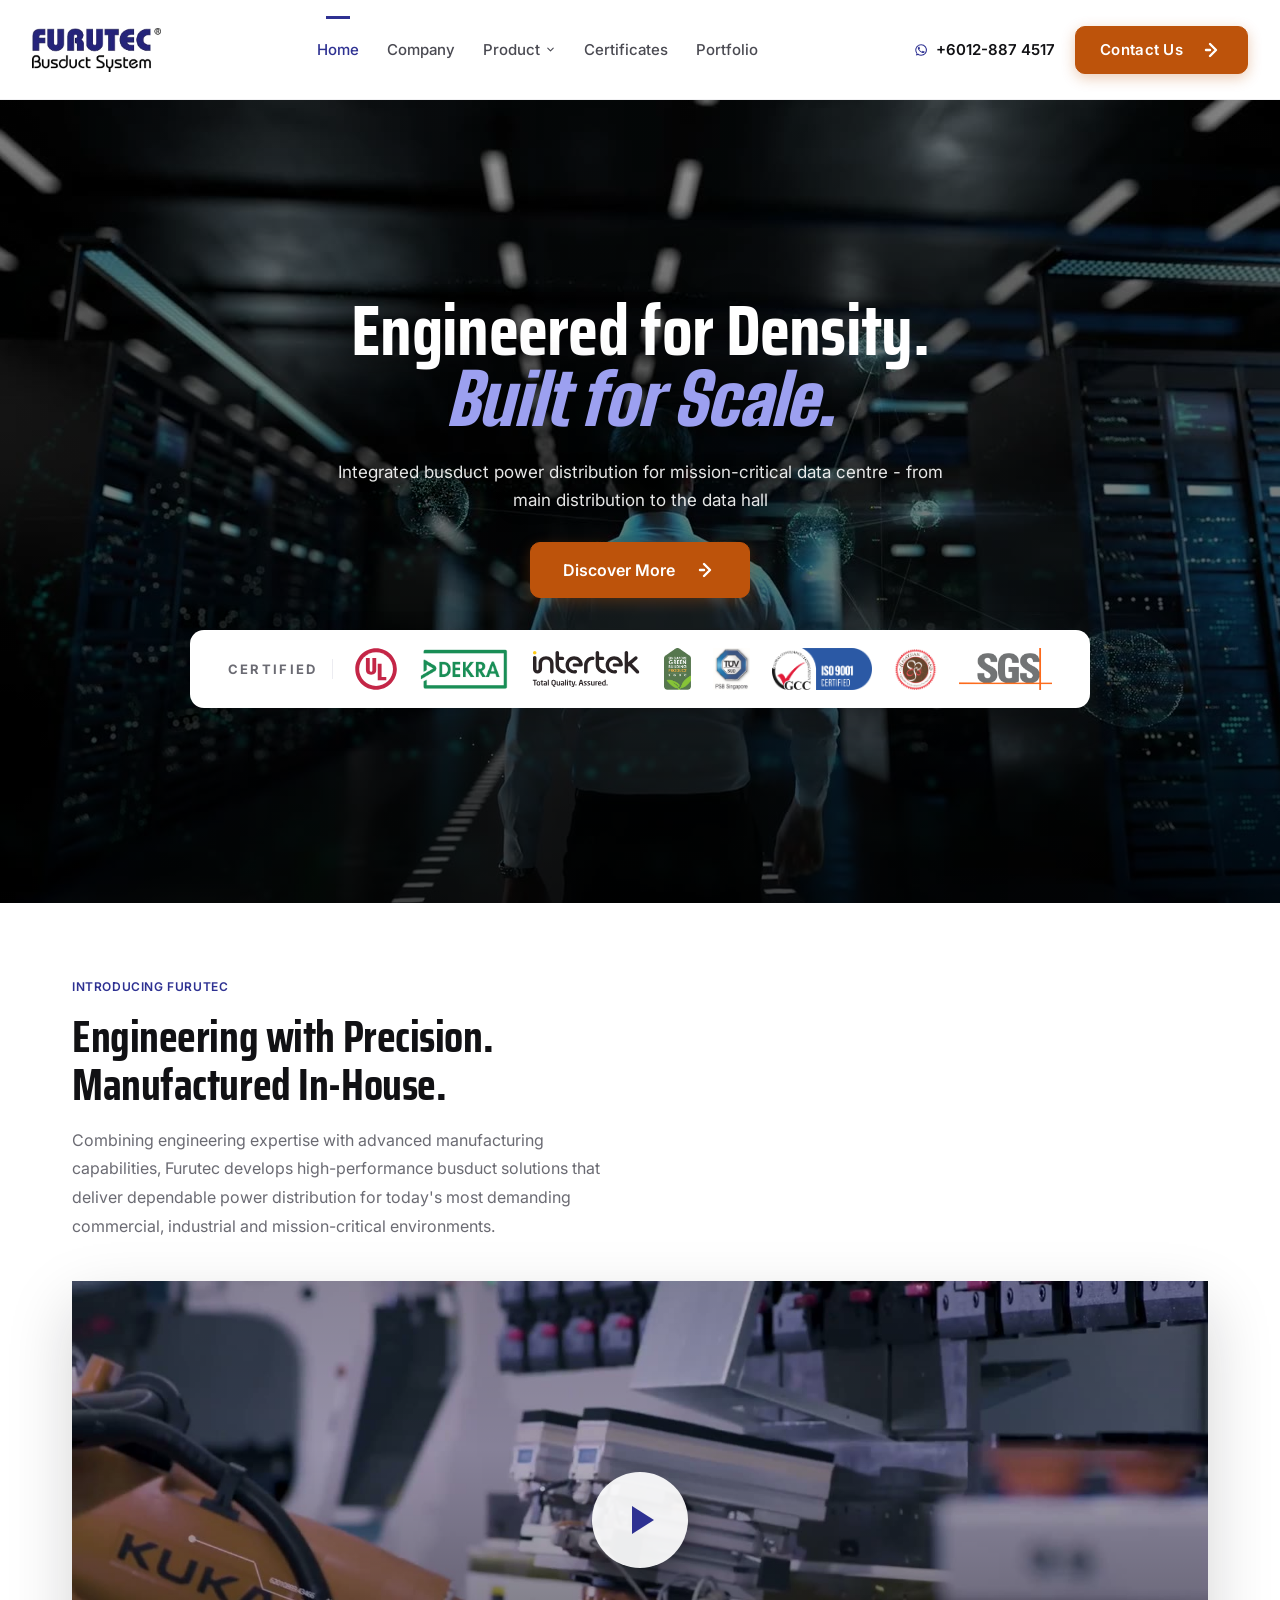
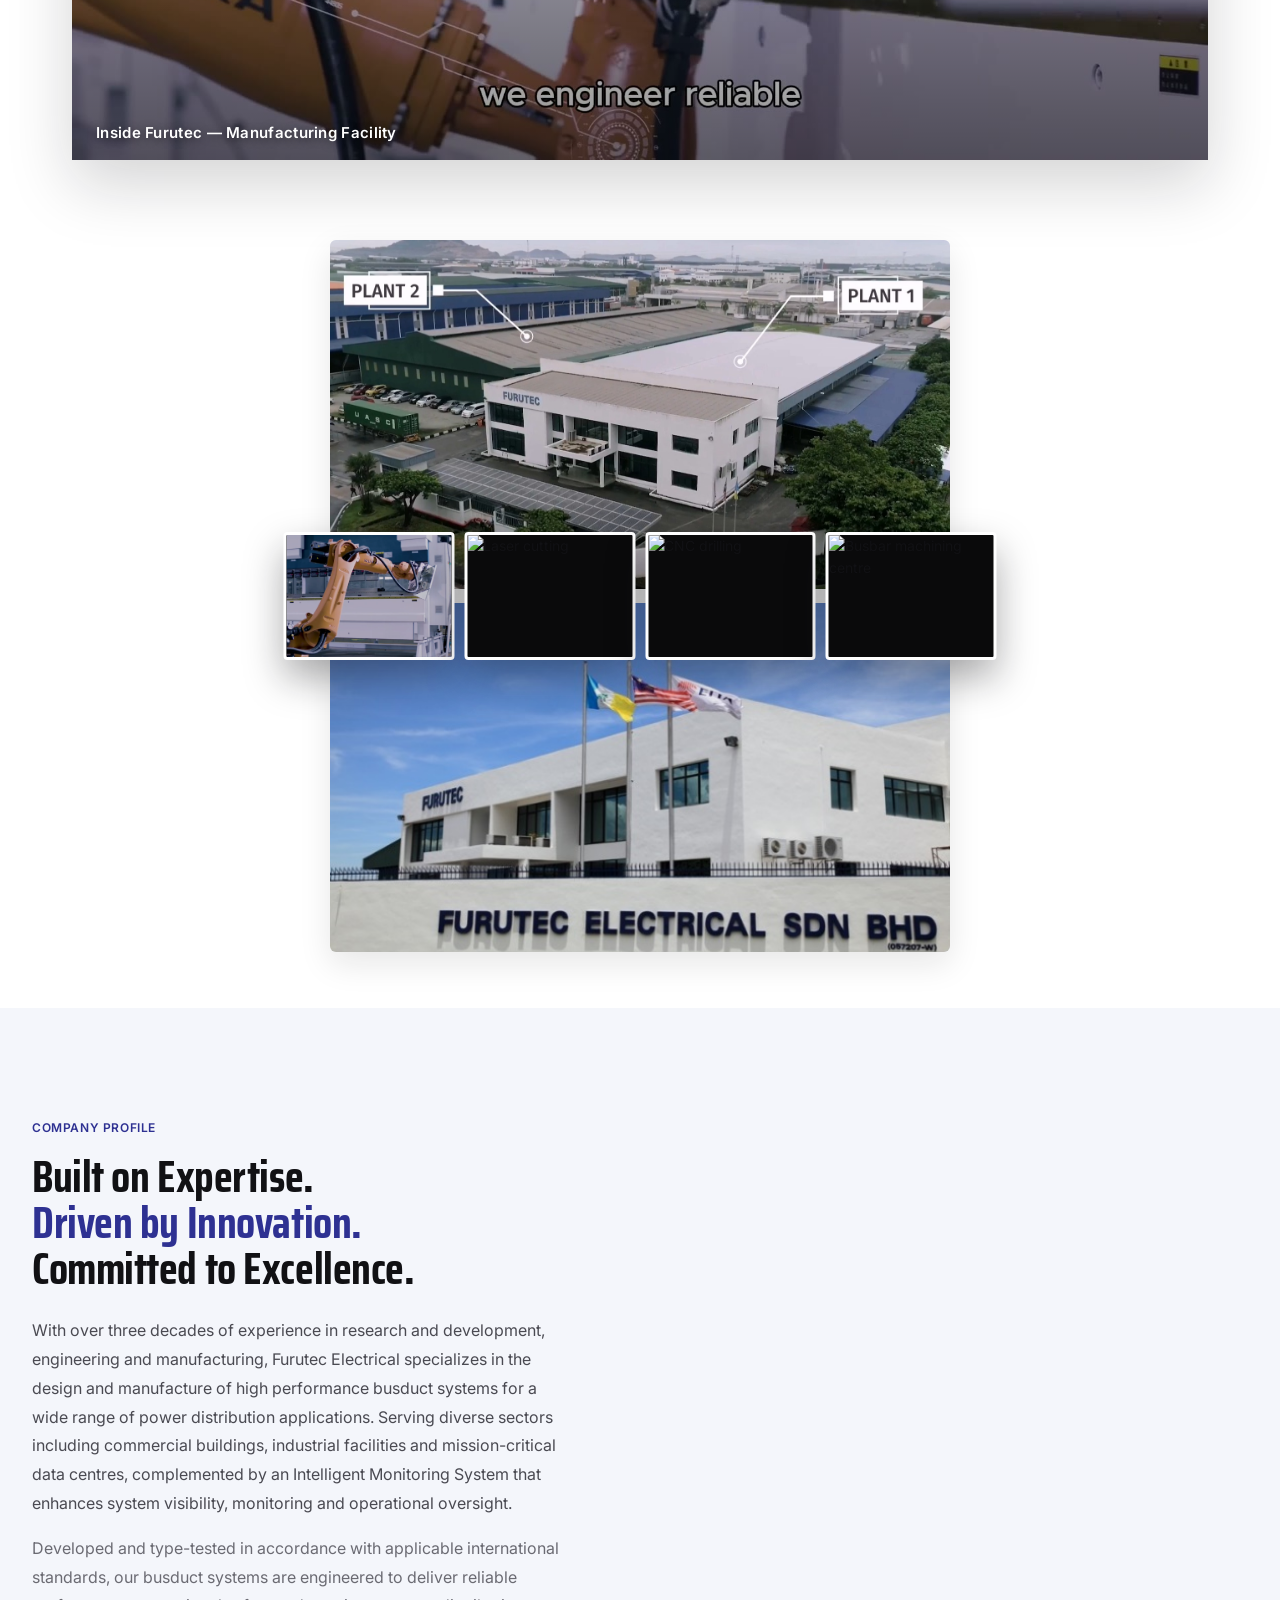
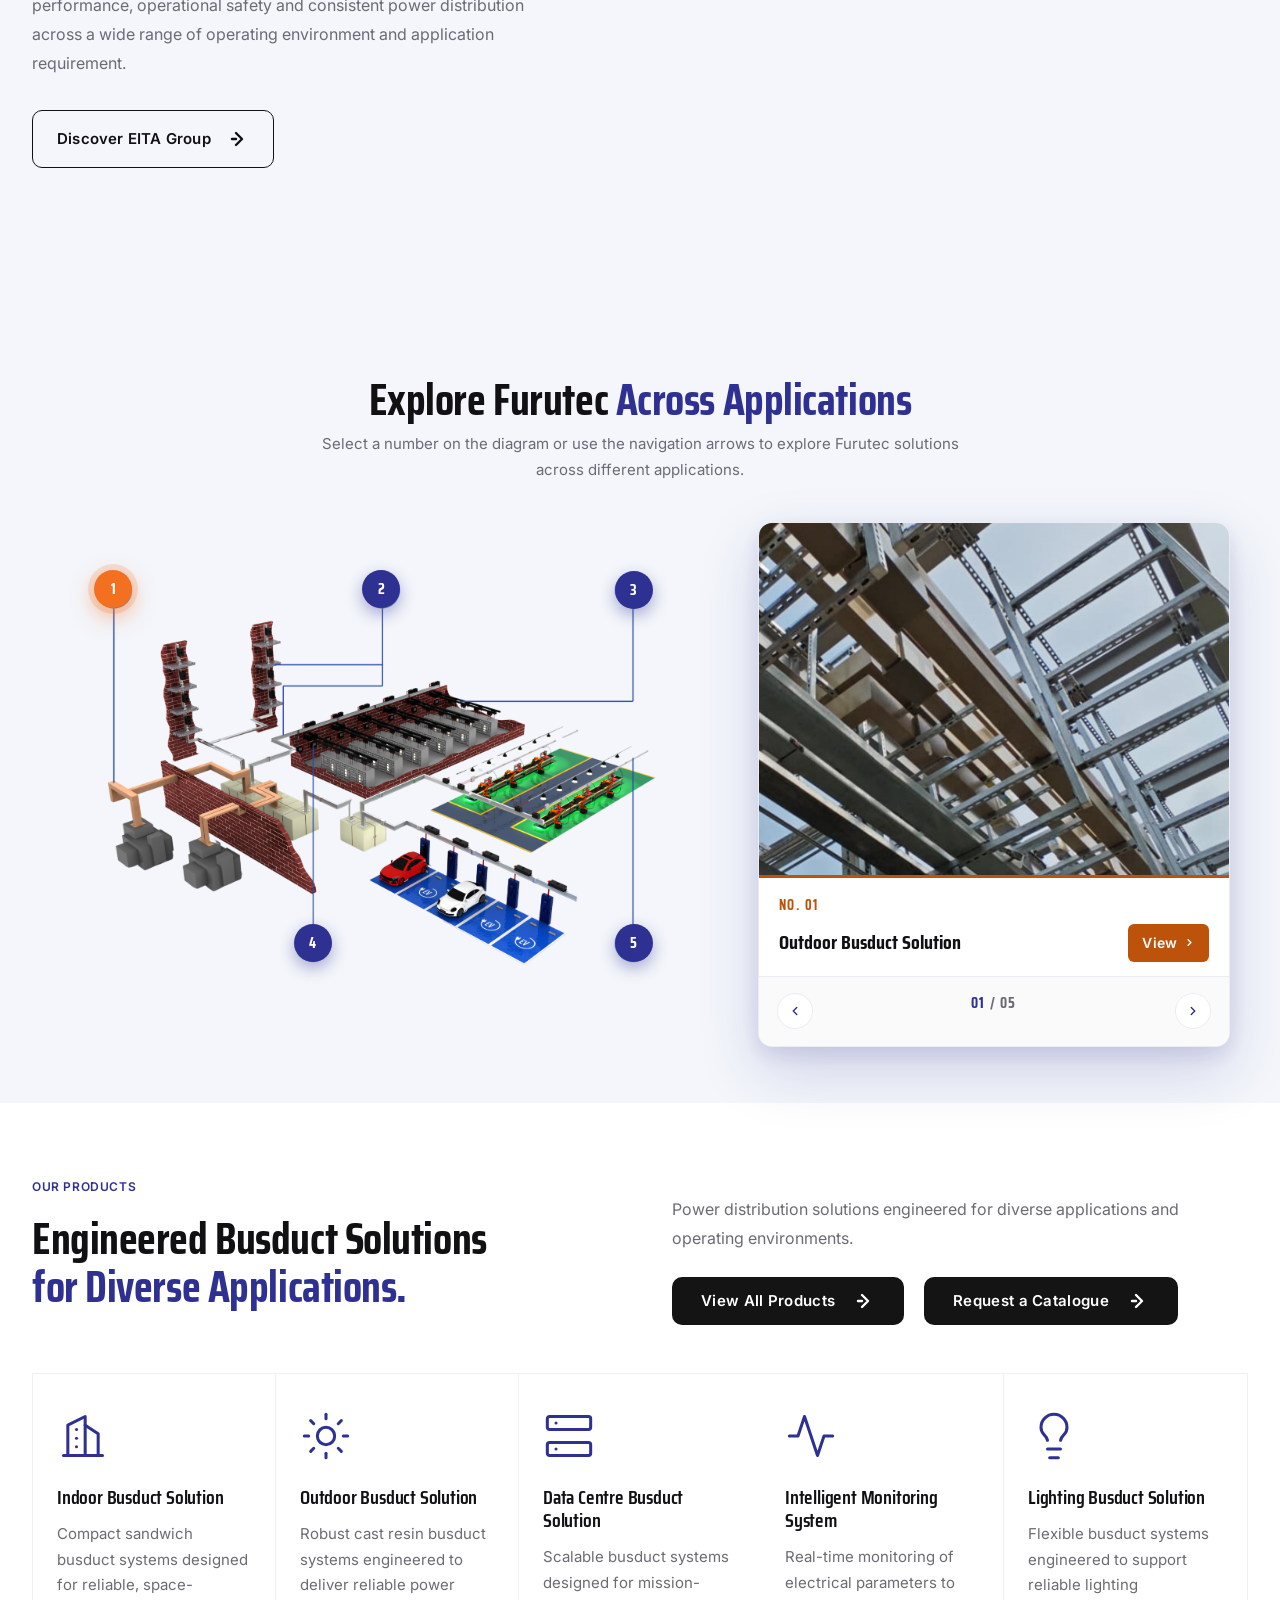
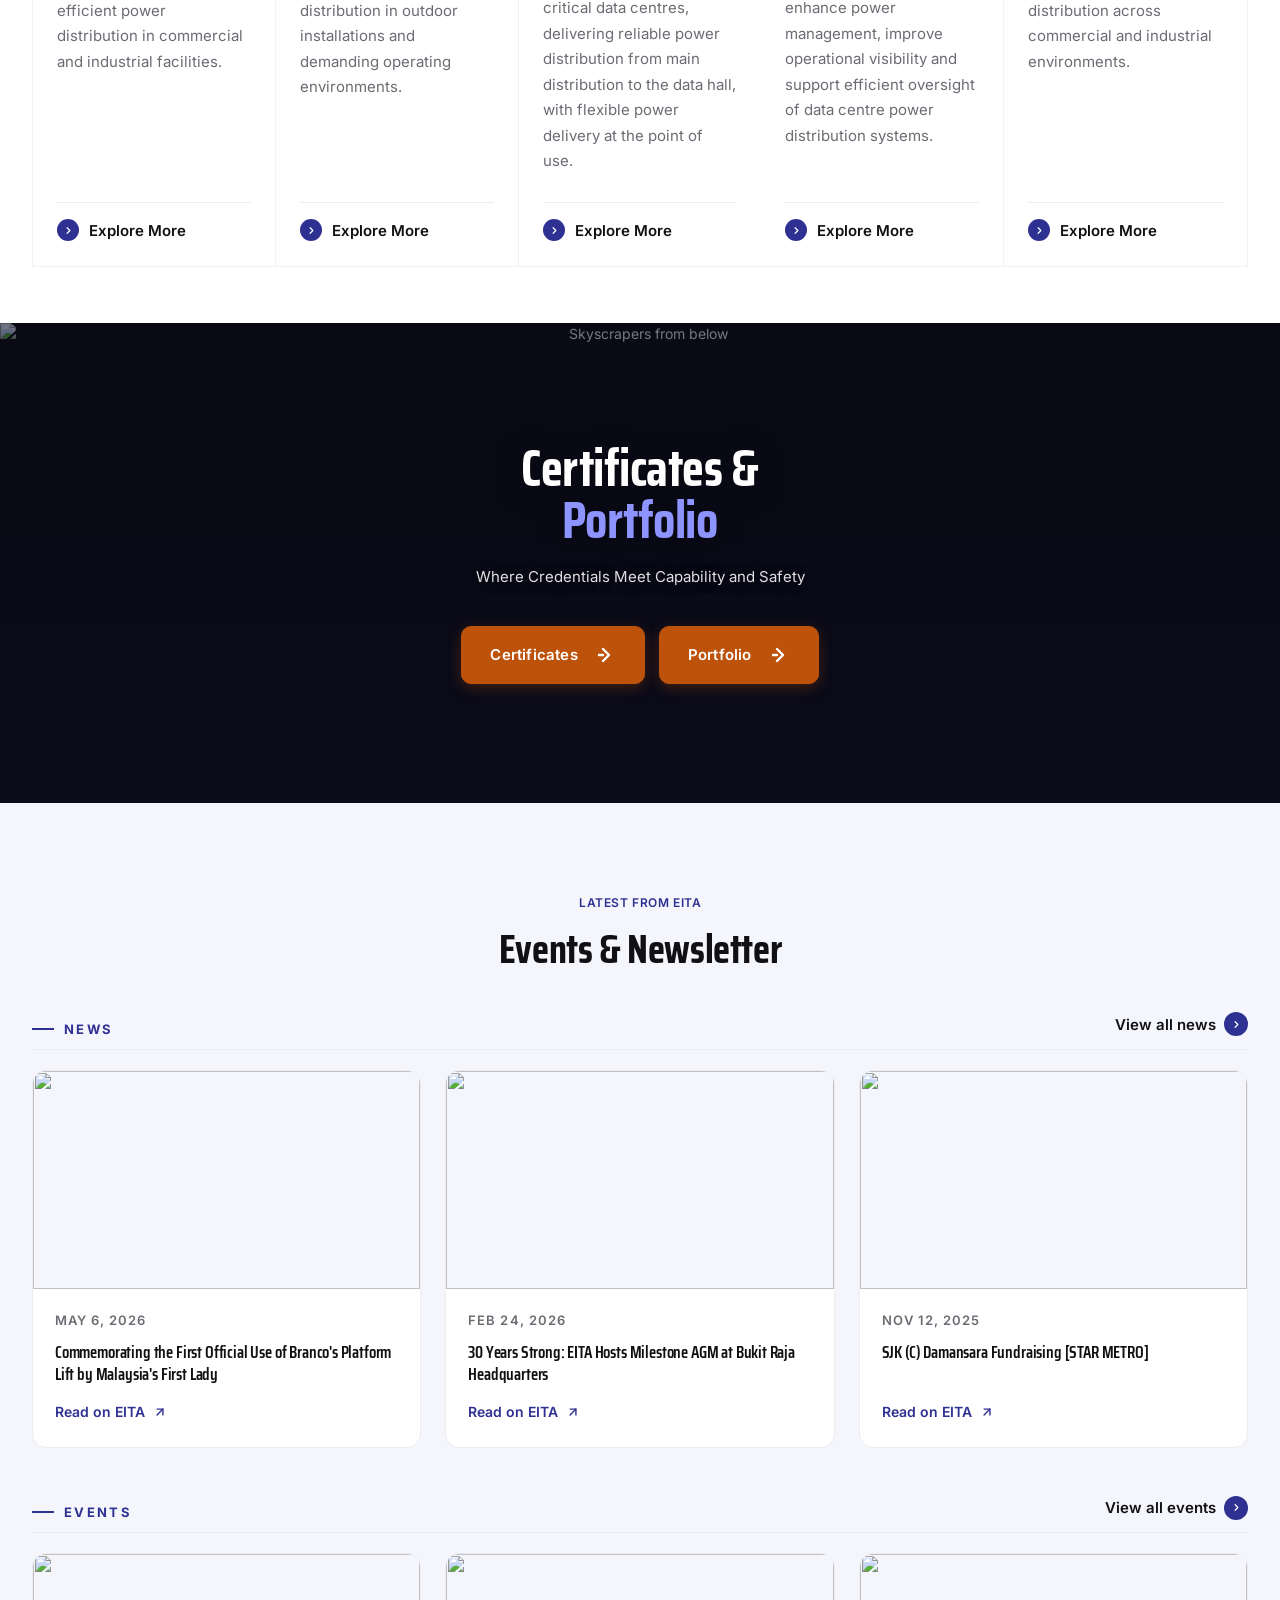
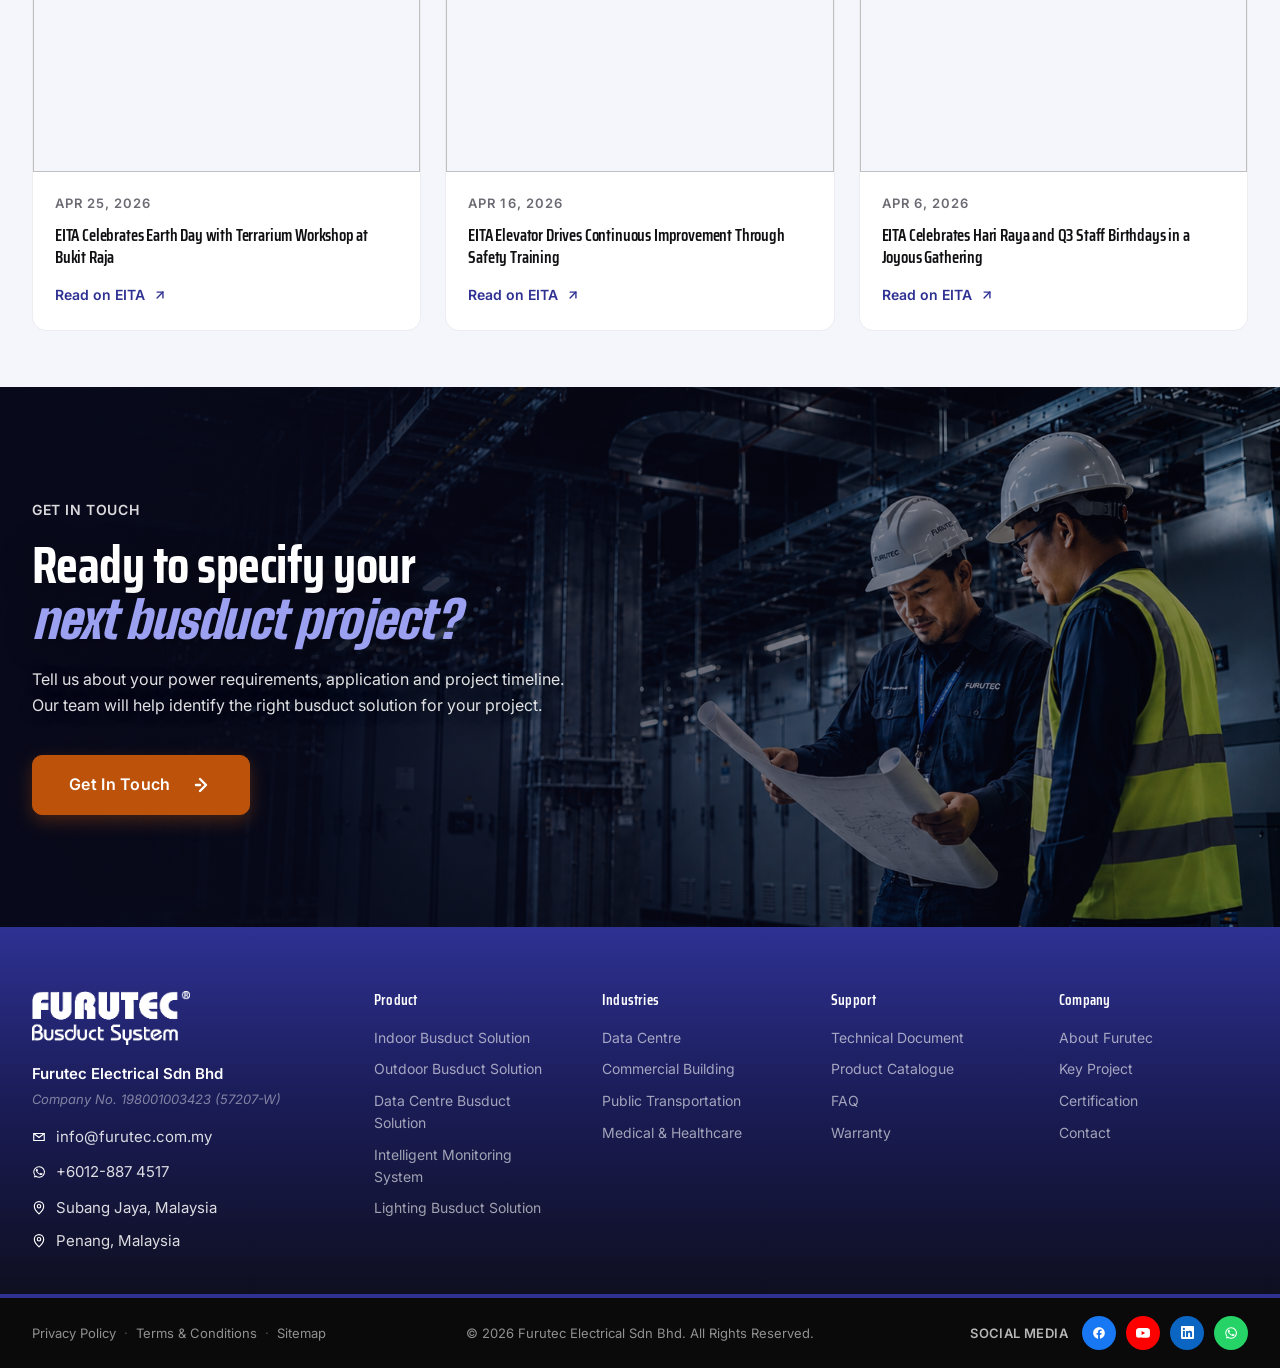
==== index.html @ 88508e35 "Keep a standard distance from the screen edges - Globe "Drag to rotate" hint centred under the globe" ====
<!doctype html>
<html lang="en">
<head>
<meta charset="utf-8"/>
<meta name="viewport" content="width=device-width, initial-scale=1"/>
<!-- The site has no dark theme.  Tell Chrome/Samsung "auto dark" not to
     recolour it — otherwise the white header turns black and logos get
     boxed/dimmed.  The prefers-color-scheme rule further down stays as a
     fallback for browsers that ignore this. -->
<meta name="color-scheme" content="only light"/>
<title>Furutec — Engineered Busduct & Power Distribution</title>

<link rel="preconnect" href="https://fonts.googleapis.com"/>
<link rel="preconnect" href="https://fonts.gstatic.com" crossorigin/>
<link href="https://fonts.googleapis.com/css2?family=Saira+Condensed:wght@400;500;600;700;800&family=Inter:wght@400;500;600;700&family=Big+Shoulders+Display:wght@700;800;900&display=swap" rel="stylesheet"/>

<style id="furutec-tokens">
/* ============================================================
   Furutec — Industrial Design Tokens
   Modelled after the "Validus" industrial site template
   (bold condensed type + orange/black/white).
   Content: Furutec busduct systems (busduct, data centre, smart monitoring).
   ============================================================ */

:root {
  /* ---------- BRAND COLORS ---------- */
  --orange-700: #1F2270;   /* pressed */
  --orange-600: #262986;   /* hover */
  --orange-500: #2E3192;   /* primary */
  --orange-400: #4248B5;   /* light hover */
  --orange-100: #DCDEF2;   /* tinted bg */
  --orange-50:  #EEEFF8;

  --ink-950: #0A0A0B;      /* full black panels */
  --ink-900: #111114;      /* dark section bg, primary text */
  --ink-800: #1A1A1F;
  --ink-700: #2A2A30;
  --ink-600: #4A4A52;
  --ink-500: #6B6B73;      /* secondary body */
  --ink-400: #9A9AA2;      /* muted */
  --ink-300: #C8C8CE;      /* disabled, dividers on dark */
  --line-200: #E6E6EA;
  --line-100: #F1F1F3;
  --bg-100:  #F6F6F8;
  --bg-50:   #FAFAFB;
  --white:   #FFFFFF;

  /* ---------- SEMANTIC ---------- */
  --fg:         var(--ink-900);
  --fg-muted:   var(--ink-500);
  --fg-subtle:  var(--ink-400);
  --fg-inverse: var(--white);
  --bg:         var(--white);
  --bg-dark:    var(--ink-900);
  --bg-orange:  var(--orange-500);
  --border:     var(--line-200);
  --primary:    var(--orange-500);
  --primary-hover: var(--orange-400);

  /* ---------- TYPE FAMILIES ---------- */
  /* Display: condensed/squarish industrial — Saira Condensed is the
     closest Google Font to the reference (Barlow Condensed is the fallback).
     Body: Inter — geometric neutral sans. */
  --font-display: "Saira Condensed", "Barlow Condensed", "Oswald",
                  "Arial Narrow", Impact, sans-serif;
  --font-sans:    "Inter", "Helvetica Neue", Helvetica, Arial, sans-serif;
  --font-num:     "Saira Condensed", "Barlow Condensed", sans-serif;
  --font-mono:    "JetBrains Mono", "SF Mono", Menlo, Consolas, monospace;

  /* ---------- TYPE SCALE ---------- */
  --fs-xs:   11px;
  --fs-sm:   12px;
  --fs-base: 14px;    /* body baseline */
  --fs-md:   16px;
  --fs-lg:   18px;
  --fs-xl:   22px;
  --fs-2xl:  28px;
  --fs-3xl:  36px;
  --fs-4xl:  48px;
  --fs-5xl:  64px;
  --fs-hero: 84px;    /* hero h1 — reference is ~90px at design width */
  --fs-mega: 120px;   /* date numerals on blog cards */

  --lh-tight:  1.05;
  --lh-snug:   1.2;
  --lh-normal: 1.55;
  --lh-loose:  1.7;

  --fw-regular: 400;
  --fw-medium:  500;
  --fw-semibold:600;
  --fw-bold:    700;
  --fw-heavy:   800;

  --ls-tight:  -0.01em;
  --ls-wide:   0.05em;
  --ls-mega:   0.1em;

  /* ---------- SPACING (4px base) ---------- */
  --s-1: 4px;
  --s-2: 8px;
  --s-3: 12px;
  --s-4: 16px;
  --s-5: 20px;
  --s-6: 24px;
  --s-8: 32px;
  --s-10: 40px;
  --s-12: 48px;
  --s-16: 64px;
  --s-20: 80px;
  --s-24: 96px;
  --s-32: 128px;

  /* ---------- RADII ---------- */
  /* Reference is SQUARE — almost no radii. Circular icons + pills only. */
  --r-none: 0;
  --r-xs:   2px;
  --r-sm:   4px;
  --r-md:   8px;
  --r-pill: 999px;

  /* ---------- SHADOWS ---------- */
  --shadow-sm:  0 1px 2px rgba(17,17,20,.04);
  --shadow-md:  0 6px 20px rgba(17,17,20,.08);
  --shadow-lg:  0 16px 40px rgba(17,17,20,.12);
  --shadow-card:0 8px 24px rgba(17,17,20,.06);

  /* ---------- LAYOUT ---------- */
  --container:  1200px;
  --container-wide: 1320px;
  --gutter:     24px;
  --section-y:  96px;

  /* ---------- MOTION ---------- */
  --ease-std:   cubic-bezier(.4, 0, .2, 1);
  --ease-out:   cubic-bezier(.22, 1, .36, 1);
  --dur-fast:   150ms;
  --dur-med:    250ms;
  --dur-slow:   400ms;
}

/* ============================================================
   BASE
   ============================================================ */
*, *::before, *::after { box-sizing: border-box; }

html {
  scroll-behavior: auto;
}
html, body {
  margin: 0; padding: 0;
  font-family: var(--font-sans);
  font-size: var(--fs-base);
  line-height: var(--lh-normal);
  color: var(--fg);
  background: var(--bg);
  -webkit-font-smoothing: antialiased;
  -moz-osx-font-smoothing: grayscale;
}

img, svg { display: block; max-width: 100%; }

a { color: inherit; text-decoration: none; }
a:hover { color: var(--orange-500); }

button { font-family: inherit; cursor: pointer; }

/* ============================================================
   TYPE CLASSES
   ============================================================ */

/* Display — condensed industrial headlines.
   Matches ref: very tight leading, slight letter-spacing, 600-700 weight. */
.display, h1, h2, h3, h4 {
  font-family: var(--font-display);
  font-weight: var(--fw-semibold);
  line-height: var(--lh-tight);
  letter-spacing: var(--ls-tight);
  color: var(--fg);
  margin: 0 0 var(--s-4);
}

h1, .h1 { font-size: var(--fs-hero); font-weight: var(--fw-bold); line-height: 1.02; }
h2, .h2 { font-size: var(--fs-4xl); line-height: 1.1; }
h3, .h3 { font-size: var(--fs-2xl); line-height: 1.15; }
h4, .h4 { font-size: var(--fs-xl);  line-height: 1.2; }

/* Eyebrow — small orange caps above headlines. */
.eyebrow {
  font-family: var(--font-sans);
  font-size: var(--fs-sm);
  font-weight: var(--fw-semibold);
  letter-spacing: var(--ls-wide);
  color: var(--orange-500);
  text-transform: none;     /* ref uses title-case + "!" */
  margin: 0 0 var(--s-3);
  display: inline-block;
}

p, .body {
  font-family: var(--font-sans);
  font-size: var(--fs-base);
  line-height: var(--lh-loose);
  color: var(--ink-500);
  margin: 0 0 var(--s-4);
}

.body-lg { font-size: var(--fs-md); }

.meta, small {
  font-size: var(--fs-sm);
  color: var(--ink-400);
}

/* Numeric style for step numbers, dates, stats */
.num {
  font-family: var(--font-num);
  font-weight: var(--fw-regular);
  letter-spacing: -0.02em;
  line-height: 1;
}

/* Links inside copy */
.text-link {
  color: var(--fg);
  border-bottom: 1px solid var(--fg);
  font-weight: var(--fw-semibold);
}
.text-link:hover { color: var(--orange-500); border-color: var(--orange-500); }


  /* ── Button hover interactions ─────────────────────────────── */
  .btn-dark {
    border: 1.5px solid transparent !important;
    transition: background 0.3s ease, color 0.3s ease, border-color 0.3s ease !important;
  }
  .btn-dark:hover {
    background: transparent !important;
    color: #141414 !important;
    border-color: #141414 !important;
  }
  .btn-outline {
    background: transparent !important;
    color: #111114 !important;
    border: 1.5px solid #111114 !important;
    transition: background 0.3s ease, color 0.3s ease, border-color 0.3s ease !important;
  }
  .btn-outline:hover {
    background: #141414 !important;
    color: #FFFFFF !important;
    border-color: #141414 !important;
  }
  /* White-filled button → hover: transparent + white outline */
  .btn-white-filled {
    background: #FFFFFF !important;
    color: #111114 !important;
    border: 1.5px solid transparent !important;
    transition: background 0.3s ease, color 0.3s ease, border-color 0.3s ease !important;
  }
  .btn-white-filled:hover {
    background: transparent !important;
    color: #FFFFFF !important;
    border-color: #FFFFFF !important;
  }
  /* White-outline button → hover: white filled + black text */
  .btn-white-outline {
    background: transparent !important;
    color: #FFFFFF !important;
    border: 1.5px solid #FFFFFF !important;
    transition: background 0.3s ease, color 0.3s ease, border-color 0.3s ease !important;
  }
  .btn-white-outline:hover {
    background: #FFFFFF !important;
    color: #111114 !important;
    border-color: #FFFFFF !important;
  }
  /* Filled brand-orange button — used on dark sections (e.g. Credential banner). */
  .btn-orange {
    background: #BD530B !important;
    color: #FFFFFF !important;
    border: 1.5px solid #BD530B !important;
    transition: background 0.3s ease, color 0.3s ease, border-color 0.3s ease !important;
    box-shadow: 0 4px 14px rgba(189,83,11,0.30);
  }
  .btn-orange:hover {
    background: transparent !important;
    color: #FFFFFF !important;
    border-color: #FFFFFF !important;
    box-shadow: none;
  }
  .btn-submit-now {
    transition: background 0.3s ease, color 0.3s ease, border-color 0.3s ease;
  }
  .btn-submit-now:hover {
    background: #FFFFFF !important;
    color: #2E3192 !important;
    border-color: #2E3192 !important;
  }
  /* ─────────────────────────────────────────────────────────── */

</style>

<style>
  html { background: #FFFFFF; }
  body { background: transparent; }
  main { display: block; }
  @keyframes spinRing { to { transform: rotate(360deg); } }
  @keyframes busductFloat {
    0%, 100% { transform: translateY(0) rotate(-0.4deg); }
    50%      { transform: translateY(-5px) rotate(0.4deg); }
  }

  /* Hero slide content fade-in (triggered when slide gets .is-active) */
  .hero-fade {
    opacity: 0;
    transform: translateY(24px);
    transition: opacity 900ms cubic-bezier(0.22, 1, 0.36, 1),
                transform 900ms cubic-bezier(0.22, 1, 0.36, 1);
  }
  .hero-slide.is-active .hero-fade {
    opacity: 1;
    transform: translateY(0);
  }
  .hero-slide.is-active .hero-fade-1 { transition-delay: 200ms; }
  .hero-slide.is-active .hero-fade-2 { transition-delay: 400ms; }
  .hero-slide.is-active .hero-fade-3 { transition-delay: 600ms; }

  /* ============================================================
     Responsive header — hamburger on mobile, scaling logo
     ============================================================ */
  #ft-header-inner { gap: 32px; padding: 16px 32px; }
  #ft-burger { display: none; }
  #ft-mobile-nav { display: none; }
  :root { color-scheme: only light; }
  .ft-logo-img { height: 44px; width: auto; display: block; }
  /* The header logo is a transparent PNG.  When a phone browser forces a
     dark theme (Android "auto dark", Samsung dark mode) the white header
     turns dark and the logo's black "Busduct System" line would vanish —
     a stacked 1px white drop-shadow gives every glyph a thin outline. */
  @media (prefers-color-scheme: dark) {
    .ft-logo-img {
      filter: drop-shadow(0 0 0.8px rgba(255,255,255,0.95))
              drop-shadow(0 0 0.8px rgba(255,255,255,0.95))
              drop-shadow(0 0 0.8px rgba(255,255,255,0.95))
              drop-shadow(0 0 0.8px rgba(255,255,255,0.95));
    }
  }

  /* Tablet: tighten spacing, shrink logo */
  @media (max-width: 1100px) {
    #ft-header-inner { gap: 20px; padding: 14px 24px; }
    #ft-nav { gap: 20px; }
    #ft-nav a { font-size: 14px; padding: 20px 0; }
    #ft-phone { display: none; }
  }

  /* Mobile: hamburger replaces nav, quote button shrinks, logo smaller */
  @media (max-width: 820px) {
    #ft-header-inner {
      grid-template-columns: auto auto !important;
      gap: 12px;
      padding: 12px 18px;
    }
    #ft-nav { display: none !important; }
    #ft-phone span { white-space: nowrap; font-size: 14px; }
    #ft-utility { gap: 10px; }
    #ft-quote-label { display: none; }
    #ft-quote-btn { padding: 0 14px !important; }
    #ft-burger {
      display: inline-flex;
      align-items: center;
      justify-content: center;
      width: 44px;
      height: 44px;
      border: 1px solid #E6E6EA;
      background: #FFFFFF;
      cursor: pointer;
      padding: 0;
    }
    #ft-burger span {
      display: block;
      width: 20px;
      height: 2px;
      background: #111114;
      position: relative;
    }
    #ft-burger span::before,
    #ft-burger span::after {
      content: "";
      position: absolute;
      left: 0;
      width: 20px;
      height: 2px;
      background: #111114;
    }
    #ft-burger span::before { top: -6px; }
    #ft-burger span::after  { top: 6px; }
    #ft-burger.open span { background: transparent; }
    #ft-burger.open span::before { top: 0; transform: rotate(45deg); }
    #ft-burger.open span::after  { top: 0; transform: rotate(-45deg); }

    #ft-mobile-nav {
      display: none;
      position: absolute;
      top: 100%;
      left: 0;
      right: 0;
      background: #FFFFFF;
      border-top: 1px solid #F1F1F3;
      border-bottom: 1px solid #F1F1F3;
      box-shadow: 0 12px 24px rgba(0,0,0,0.08);
      padding: 8px 0;
      z-index: 30;
    }
    #ft-mobile-nav.open { display: block; }
    #ft-mobile-nav a {
      display: block;
      padding: 14px 24px;
      font-family: var(--font-sans);
      font-size: 15px;
      font-weight: 500;
      color: #111114;
      border-bottom: 1px solid #F1F1F3;
    }
    #ft-mobile-nav a:last-child { border-bottom: none; }
    #ft-mobile-nav a.active { color: #2E3192; }
  }

  /* Phones (≤480px): the logo keeps its desktop size (client request), so
     there is no room for the digits — keep the WhatsApp icon as the tap
     target and drop the number. */
  @media (max-width: 480px) {
    #ft-phone span { display: none; }
  }

  /* Small phones */
  @media (max-width: 420px) {
    #ft-header-inner { padding: 10px 14px; gap: 8px; }
    #ft-quote-btn { height: 40px !important; }
  }

  /* Service cards: hover -> blue + slight enlarge */
  .service-card {
    cursor: pointer;
    transition: background 220ms ease, transform 220ms ease, box-shadow 220ms ease;
  }
  .service-card .sc-pattern {
    opacity: 0;
    transition: opacity 220ms ease;
  }
  .service-card .sc-icon,
  .service-card .sc-title,
  .service-card .sc-desc,
  .service-card .sc-cta-text,
  .service-card .sc-cta-circle,
  .service-card .sc-cta-arrow {
    transition: color 220ms ease, stroke 220ms ease, background 220ms ease;
  }
  .service-card:hover {
    background: #2E3192 !important;
    transform: scale(1.03);
    z-index: 2;
    box-shadow: 0 18px 40px rgba(46, 49, 146, 0.22);
  }
  .service-card:hover .sc-pattern { opacity: 1; }
  .service-card:hover .sc-icon { stroke: #FFFFFF !important; }
  .service-card:hover .sc-title { color: #FFFFFF !important; }
  .service-card:hover .sc-desc { color: rgba(255, 255, 255, 0.85) !important; }
  .service-card:hover .sc-cta-text { color: #FFFFFF !important; }
  .service-card:hover .sc-cta-circle { background: #FFFFFF !important; }
  .service-card:hover .sc-cta-arrow { stroke: #2E3192 !important; }

  /* Scroll-triggered reveal */
  .reveal {
    opacity: 0;
    transform: translateY(40px);
    transition: opacity 800ms cubic-bezier(0.22, 1, 0.36, 1),
                transform 800ms cubic-bezier(0.22, 1, 0.36, 1);
    will-change: opacity, transform;
  }
  .reveal.reveal-image {
    transform: scale(1.08);
    transition: opacity 800ms cubic-bezier(0.22, 1, 0.36, 1),
                transform 1000ms cubic-bezier(0.22, 1, 0.36, 1);
  }
  .reveal.is-visible {
    opacity: 1;
    transform: translateY(0) scale(1);
  }
  @media (prefers-reduced-motion: reduce) {
    .reveal { opacity: 1 !important; transform: none !important; transition: none !important; }
  }
</style>

<script src="https://cdn.jsdelivr.net/npm/d3@7/dist/d3.min.js"></script>
<script src="https://cdn.jsdelivr.net/npm/topojson-client@3/dist/topojson-client.min.js"></script>
<style>
html { scroll-padding-top: 80px; }
</style>
<style>
/* === furutec-btn-polish v4 === */
/* v4: added .btn-orange to both the radius rule and the arrow
   slide-on-hover animation, so the new orange-filled buttons on the
   Credential banner pick up curved corners + arrow motion.
   v3: bumped radius 8 → 10 px; added .gi-cta-btn, #ft-quote-btn,
   .gi-direct-cta. */
.btn-dark, .btn-outline, .btn-blue, .btn-orange, .btn-submit-now,
.btn-white-filled, .btn-white-outline,
.ft-hero-btn-primary, .ft-hero-btn-secondary,
.ps-btn-primary, .ps-btn-secondary,
.gi-cta-btn,
#ft-quote-btn,
.gi-direct-cta {
  border-radius: 10px !important;
}

.btn-arrow {
  position: relative; display: inline-block;
  width: 28px; height: 28px; overflow: hidden;
  line-height: 1;
  vertical-align: middle;
  flex-shrink: 0;
}
.btn-arrow > span {
  position: absolute; inset: 0;
  display: inline-flex; align-items: center; justify-content: center;
  transition: transform .35s cubic-bezier(.22,1,.36,1);
}
.btn-arrow > span svg {
  width: 24px; height: 24px;
}
.btn-arrow > .a { transform: translateX(0); }
.btn-arrow > .b { transform: translateX(-110%); }

.btn-dark:hover  .btn-arrow > .a,
.btn-outline:hover  .btn-arrow > .a,
.btn-blue:hover  .btn-arrow > .a,
.btn-orange:hover  .btn-arrow > .a,
.btn-submit-now:hover  .btn-arrow > .a,
.btn-white-filled:hover  .btn-arrow > .a,
.btn-white-outline:hover  .btn-arrow > .a,
.ft-hero-btn-primary:hover  .btn-arrow > .a,
.ft-hero-btn-secondary:hover  .btn-arrow > .a,
.ps-btn-primary:hover  .btn-arrow > .a,
.ps-btn-secondary:hover  .btn-arrow > .a,
.gi-cta-btn:hover  .btn-arrow > .a {
  transform: translateX(110%);
}
.btn-dark:hover  .btn-arrow > .b,
.btn-outline:hover  .btn-arrow > .b,
.btn-blue:hover  .btn-arrow > .b,
.btn-orange:hover  .btn-arrow > .b,
.btn-submit-now:hover  .btn-arrow > .b,
.btn-white-filled:hover  .btn-arrow > .b,
.btn-white-outline:hover  .btn-arrow > .b,
.ft-hero-btn-primary:hover  .btn-arrow > .b,
.ft-hero-btn-secondary:hover  .btn-arrow > .b,
.ps-btn-primary:hover  .btn-arrow > .b,
.ps-btn-secondary:hover  .btn-arrow > .b,
.gi-cta-btn:hover  .btn-arrow > .b {
  transform: translateX(0);
}
</style>
<!-- ============================================================
     scale-down v1 — bring the homepage from "feels too big at 100 %"
     to the same proportions as 80 % browser zoom.
     Touches 4 high-impact + 4 medium-impact targets only; everything
     else is left alone. To revert, delete this entire <style> block.
     ============================================================ -->
<style id="hero-center-fit">
  /* Hero: tighten internal margins AND drop the section padding to 0.
     Reason: padding-top/-bottom inside a flex `align-items:center`
     container shifts the centred child off the geometric centre.
     With padding:0 the whole content group (h1 + lede + button +
     cert bar) is centred at the exact midline of the 100vh hero.
     The sticky nav (~80 px tall) overlays the top of the hero with
     a dark gradient — content stays clear of it since the centred
     stack is much shorter than the viewport. */
  .ft-hero {
    padding: 0 !important;
    /* Header is in-flow above the hero (~97 px tall on desktop),
       not an overlay — so 100vh pushes the hero past the viewport
       bottom by the nav's height.  Subtract it so the hero exactly
       fills the visible area and align-items:center lands the
       content group at the geometric centre of WHAT THE USER SEES. */
    min-height: calc(100vh - 97px) !important;
  }
  @media (max-width: 720px) {
    /* Mobile nav is shorter — adjust subtract accordingly */
    .ft-hero { min-height: calc(100vh - 64px) !important; }
  }
  .ft-hero h1 { margin-bottom: 22px !important; }
  .ft-hero p.lede { margin-bottom: 28px !important; }
  .ft-hero-cert-bar { margin-top: 32px !important; }
</style>
<style id="scale-down-v1">
  /* 1. Hero h1 cap 104 → 84 px (= 104 × 0.8) */
  .ft-hero h1 { font-size: clamp(40px, 5.5vw, 84px) !important; }

  /* 2. Credential banner h2 ("Certificates & / Portfolio") 72 → 58 px.
        Scoped via the banner section's distinctive black bg + skyline. */
  section[style*="background:#0A0A0B"] h2 {
    font-size: clamp(40px, 4vw, 58px) !important;
  }

  /* 3. Get In Touch title (.gi-cta-title): 72 → 58 px cap */
  .gi-cta-title { font-size: clamp(36px, 4vw, 58px) !important; }

  /* 4. Engineered section: drop forced 100vh floor so the section
        is sized by its content, not by the viewport. */
  #engineered-section { min-height: auto !important; padding: 96px 0 !important; }

  /* 5. Generic section padding 96 → 72 px on the content sections
        identified in the audit (about / product overview / our products /
        events & newsletter). Covers all three padding variants found:
        '96px 0', '96px 0 64px', '96px 0 56px'. */
  #about,
  section[style*="background:#F4F6FB;padding:96px 0;"],
  section[style*="background:#FFFFFF;padding:96px 0;"],
  section[style*="background:#FFFFFF;padding:96px 0 64px"],
  section[style*="background:#FFFFFF;padding:88px 0 56px"] {
    padding-top: 72px !important;
    padding-bottom: 56px !important;
  }

  /* 6. Credential banner + Get In Touch sections: 120 → 96 px */
  .gi-cta-section { padding-top: 96px !important; padding-bottom: 96px !important; }
  section[style*="min-height:480px"][style*="padding:120px 32px"] {
    padding-top: 96px !important;
    padding-bottom: 96px !important;
  }

  /* 7. Engineered section h2 ("Build on expertise / Driven by innovation") 56 → 44 px */
  #engineered-section h2 { font-size: 44px !important; }

  @media (max-width: 720px) {
    /* On mobile the clamp() min already handles small screens — no extra
       overrides needed. */
  }
</style>
<!-- nav-blue v6 -->
<style id="nav-blue-v6">
/* ============================================================
   White top nav — restores the default white background, dark
   text, blue Furutec logo, and only KEEPS the orange Get A Quote
   CTA as the persistent override.  v1-v5 brand-blue treatment is
   stripped by the polish script before this block is injected.
   ============================================================ */

/* Get A Quote — brand-orange pill (kept consistent with the
   orange CTAs used elsewhere on the homepage). */
#ft-quote-btn {
  background: #BD530B !important;
  color: #FFFFFF !important;
  border: 1.5px solid #BD530B !important;
  transition: background .25s ease, color .25s ease, border-color .25s ease !important;
  box-shadow: 0 4px 14px rgba(189,83,11,0.30);
}
#ft-quote-btn:hover {
  background: transparent !important;
  color: #BD530B !important;
  border-color: #BD530B !important;
  box-shadow: none;
}
#ft-quote-btn .btn-arrow > span svg { stroke: currentColor !important; }
</style>

<!-- Mobile responsive fixes (added 2026-08-06 to eliminate horizontal scroll and stack multi-column layouts on phones) -->
<style id="fx-mobile-fixes">
  /* Global safety net: never allow a horizontal scrollbar on mobile */
  html, body { overflow-x: hidden; }

  /* --- FOOTER: stack the 5-column grid into 2 columns on mobile (all pages) --- */
  @media (max-width: 720px) {
    footer > div[style*="grid-template-columns:1.6fr"] {
      grid-template-columns: 1fr 1fr !important;
      padding: 40px 20px 28px !important;
      gap: 28px !important;
    }
    /* Logo + contact block spans the full width */
    footer > div[style*="grid-template-columns:1.6fr"] > div:first-child {
      grid-column: 1 / -1;
    }
    /* Bottom bar (Privacy · Copyright · Social) stacks vertically */
    footer > div[style*="background:#0A0A0B"] > div {
      grid-template-columns: 1fr !important;
      justify-items: center !important;
      text-align: center !important;
      gap: 14px !important;
    }
    footer > div[style*="background:#0A0A0B"] > div > div:last-child {
      justify-content: center !important;
    }
  }

  /* --- HOMEPAGE: Bukit Minyak Facilities — stack copy over photos --- */
  @media (max-width: 900px) {
    .fv2-hero { grid-template-columns: 1fr !important; gap: 32px !important; }
    .fv2-photos { grid-template-columns: 1fr !important; }
    .fv2-photos img { width: 100%; height: auto; display: block; }
    .fv2-process { display: none !important; } /* overlay strip doesn't work at 1-column */
  }

  /* --- HOMEPAGE: Our Products header — stack heading and CTAs --- */
  @media (max-width: 720px) {
    section > div > div[style*="grid-template-columns:1fr 1fr"][style*="align-items:start"][style*="margin-bottom:48px"] {
      grid-template-columns: 1fr !important;
      gap: 24px !important;
      margin-bottom: 32px !important;
    }
  }

  /* --- HOMEPAGE: Company Profile ("Build on expertise") section — mobile layout --- */
  @media (max-width: 720px) {
    /* Hide the background logo video and its veil (also saves bandwidth on mobile) */
    #engineered-section .es-bg-video,
    #engineered-section .es-bg-veil { display: none !important; }

    /* Force the content visible immediately on mobile (skip the video-driven reveal animation) */
    #engineered-section .es-content {
      opacity: 1 !important;
      transform: none !important;
      grid-template-columns: 1fr !important;
      gap: 24px !important;
    }

    /* Right column (globe wrapper): move above the text, reset absolute positioning */
    #engineered-section .es-content > div:nth-child(2) {
      order: -1 !important;
      min-height: auto !important;
      justify-content: center !important;
      display: flex !important;
    }
    #engineered-section .es-content > div:nth-child(2) > div {
      position: static !important;
      right: auto !important;
      top: auto !important;
      transform: none !important;
      width: 100% !important;
      max-width: 340px !important;
      margin: 0 auto !important;
    }
    #world-map-dots { width: 100% !important; margin: 0 auto !important; }
    #world-map-dots svg { width: 100% !important; height: auto !important; }
  }
</style>

<style id="a11y-pass-2026-11">
  /* Readability pass 2026-11-25 (WCAG 2.1 AA): tap targets >= 44px on touch
     layouts.  Text sizes were raised in place (11→13, 12→14, 13→15, 14→16)
     and the brand orange darkened #F58220 → #BD530B (4.8:1 with white). */
  .fx-dd-btn.is-placeholder .fx-dd-label { color:#6B6B73 !important; }
  @media (max-width: 820px) {
    footer li { margin-bottom:0 !important; }
    footer li a, footer p a { display:inline-block; padding:12px 0; }
    footer a[aria-label="Facebook"], footer a[aria-label="YouTube"],
    footer a[aria-label="LinkedIn"], footer a[aria-label="WhatsApp"] { width:44px !important; height:44px !important; }
    #ft-phone { min-width:44px; min-height:44px; justify-content:center; }
    #ft-phone svg { width:20px; height:20px; }
    #ft-quote-btn { min-height:44px; }
    .pov-nav-btn { min-width:44px; min-height:44px; }
    .pov-card-cta { min-height:44px; }
    .en-row-viewall { min-height:44px; align-items:center; }
    .ps-gallery-thumbs { grid-auto-columns:minmax(60px,1fr); }
    .ps-gallery-thumb { min-width:60px; min-height:45px; }
    footer a[href] { min-height:44px; display:inline-flex; align-items:center; }
    .pov-hotspot { min-width:44px; min-height:44px; }
    a[href="portfolio-track-record.html"][style*="inline-flex"] { min-height:44px; }
    footer a[href] { min-width:44px; }
  }
  /* Header on phones: the inline gap/padding on #ft-header-inner and
     #ft-utility used to win over the responsive rules, leaving too little
     room and squeezing the logo sideways.  Force the compact spacing and
     let the logo only ever scale in proportion. */
  .ft-logo-img { height:auto !important; max-height:44px; width:auto; max-width:100%; }
  @media (max-width: 820px) {
    #ft-header-inner { gap:12px !important; padding:12px 32px !important; }
    #ft-utility { gap:10px !important; }
  }
  @media (max-width: 420px) {
    #ft-header-inner { gap:8px !important; padding:10px 20px !important; }
    #ft-utility { gap:8px !important; }
  }
  /* Tablets (iPad portrait/landscape, 821-1100px): same inline-style
     problem — the full menu, phone number and button did not fit, which
     crushed the logo.  Tighten the spacing and keep WhatsApp as an icon. */
  @media (min-width: 821px) and (max-width: 1100px) {
    #ft-header-inner { gap:20px !important; padding:14px 32px !important; }
    #ft-nav { gap:20px !important; }
    #ft-utility { gap:10px !important; }
    #ft-phone span { display:none; }
    #ft-phone { min-width:44px; min-height:44px; justify-content:center; }
    #ft-phone svg { width:20px; height:20px; }
  }
  @media (min-width: 821px) and (max-width: 900px) {
    #ft-nav { gap:14px !important; }
    #ft-quote-btn { padding:0 16px !important; gap:8px !important; }
  }
  /* Phones + small tablets with the hamburger: push the buttons to the
     right edge (they used to sit in the middle of the bar on iPads). */
  @media (max-width: 820px) {
    #ft-header-inner { grid-template-columns:1fr auto !important; }
  }
  /* Side gutters: the header now lines up with the page content
     (32px on tablets and small desktops, 20px on phones). */
  @media (max-width: 480px) {
    #ft-header-inner { padding-left:20px !important; padding-right:20px !important; }
  }
  /* Tablets: the 5-column footer was too cramped — brand block on its own
     row, the four link columns below, and a centred bottom bar. */
  @media (min-width: 721px) and (max-width: 1023px) {
    footer > div[style*="grid-template-columns:1.6fr"] {
      grid-template-columns:repeat(4, 1fr) !important; gap:32px 24px !important; padding:48px 32px 32px !important;
    }
    footer > div[style*="grid-template-columns:1.6fr"] > div:first-child { grid-column:1 / -1; }
    footer > div[style*="background:#0A0A0B"] > div {
      grid-template-columns:1fr !important; justify-items:center !important; text-align:center !important; gap:14px !important;
    }
    footer > div[style*="background:#0A0A0B"] > div > div:last-child { justify-content:center !important; }
  }
  /* Tablets, homepage only */
  @media (min-width: 721px) and (max-width: 900px) {
    /* Company Profile headline: fit "Driven by Innovation." on one line */
    #engineered-section h2 { font-size:36px !important; }
  }
  @media (min-width: 700px) and (max-width: 900px) {
    /* Events & Newsletter: three cards in one row instead of 2 + 1 orphan */
    .en-grid { grid-template-columns:repeat(3, 1fr) !important; gap:16px !important; }
  }
  /* Globe hint: centred under the globe at every size (it used to sit in
     the bottom-right corner of the drawing, which reaches the screen edge). */
  #globe-hint { transform:translate(375px, 534px); }
  #globe-hint text { text-anchor:middle; }
  @media (max-width: 1100px) {
    #globe-hint text { font-size:22px !important; }
  }
  /* Phones: size the hero headline to the screen so its first line
     ("Engineered for Density.") stays on one line instead of breaking. */
  @media (max-width: 480px) {
    .ft-hero h1 { font-size:min(40px, 8.8vw) !important; }
  }
</style>
</head>

<body>
<!-- Pre-hide on cross-page arrival: runs before any paint so there's zero flash -->
<script>
  /* Disable browser scroll restoration so our arrival handler is always in control */
  if ('scrollRestoration' in history) history.scrollRestoration = 'manual';
  if (sessionStorage.getItem('ft-scroll-target')) {
    document.documentElement.style.opacity = '0';
  }
</script>

<main data-screen-label="Furutec Homepage">

<!-- ============================================================
     HEADER
     ============================================================ -->
<style>
  /* Products dropdown */
  .ft-nav-dropdown { position:relative; display:inline-flex; align-items:center; }
  .ft-nav-dropdown > a { display:inline-flex; align-items:center; gap:5px; }
  .ft-nav-menu {
    position:absolute; top:calc(100% + 0px); left:50%;
    transform:translateX(-50%) translateY(8px);
    min-width:260px; background:#FFFFFF;
    border:1px solid #ECECF1;
    box-shadow:0 16px 36px rgba(17,17,20,0.10);
    opacity:0; visibility:hidden; pointer-events:none;
    transition:opacity 140ms ease, transform 140ms ease, visibility 140ms;
    z-index:50; padding:8px 0;
  }
  .ft-nav-dropdown:hover .ft-nav-menu,
  .ft-nav-dropdown:focus-within .ft-nav-menu {
    opacity:1; visibility:visible; pointer-events:auto;
    transform:translateX(-50%) translateY(0);
  }
  .ft-nav-menu a {
    display:flex; align-items:center; justify-content:space-between;
    padding:11px 22px; font-family:var(--font-sans);
    font-size:15px; font-weight:500; color:#4A4A52;
    text-decoration:none;
    transition:background 80ms ease, color 80ms ease, padding-left 80ms ease, border-color 80ms ease;
  }
  .ft-nav-menu a:hover {
    background:#F4F6FB; color:#2E3192; padding-left:26px;
    border-left:2px solid #2E3192;
  }
  .ft-nav-menu a svg { opacity:0; transition:opacity 80ms ease; }
  .ft-nav-menu a:hover svg { opacity:1; }
</style>
<header style="position:sticky;top:0;z-index:40;width:100%;background:#FFFFFF;border-bottom:1px solid #F1F1F3;">
  <div id="ft-header-inner" style="max-width:1320px;margin:0 auto;display:grid;grid-template-columns:auto 1fr auto;align-items:center;gap:32px;padding:16px 32px;">
    <a href="index.html" style="display:inline-flex;align-items:center;text-decoration:none;">
      <img class="ft-logo-img" src="assets/Logo.png?v=1792313996" alt="Furutec — Busduct System"/>
    </a>

    <nav id="ft-nav" style="display:flex;gap:28px;justify-content:center;">
      <a href="index.html" style="font-family:var(--font-sans);font-size:15px;font-weight:500;text-decoration:none;padding:22px 0;transition:color 200ms ease;color:#2E3192;position:relative;">
        Home
        <span style="position:absolute;top:0;left:50%;transform:translateX(-50%);width:24px;height:3px;background:#2E3192;"></span>
      </a>
      <a href="index.html#about" style="font-family:var(--font-sans);font-size:15px;font-weight:500;text-decoration:none;padding:22px 0;transition:color 200ms ease;color:#4A4A52;position:relative;">
        Company
      </a>
      <div class="ft-nav-dropdown">
        <a href="product.html" style="font-family:var(--font-sans);font-size:15px;font-weight:500;text-decoration:none;padding:22px 0;transition:color 200ms ease;color:#4A4A52;position:relative;">
          Product
          <svg width="11" height="11" viewBox="0 0 24 24" fill="none" stroke="currentColor" stroke-width="2.4" stroke-linecap="round" stroke-linejoin="round"><path d="M6 9l6 6 6-6"/></svg>
          
        </a>
        <div class="ft-nav-menu" role="menu">
          <a href="product.html#indoor" role="menuitem">Indoor Busduct Solution <svg width="12" height="12" viewBox="0 0 24 24" fill="none" stroke="currentColor" stroke-width="2.4" stroke-linecap="round" stroke-linejoin="round"><path d="M9 6l6 6-6 6"/></svg></a>
          <a href="product.html#outdoor" role="menuitem">Outdoor Busduct Solution <svg width="12" height="12" viewBox="0 0 24 24" fill="none" stroke="currentColor" stroke-width="2.4" stroke-linecap="round" stroke-linejoin="round"><path d="M9 6l6 6-6 6"/></svg></a>
          <a href="product.html#datacenter" role="menuitem">Data Centre Busduct Solution <svg width="12" height="12" viewBox="0 0 24 24" fill="none" stroke="currentColor" stroke-width="2.4" stroke-linecap="round" stroke-linejoin="round"><path d="M9 6l6 6-6 6"/></svg></a>
          <a href="product.html#power" role="menuitem">Intelligent Monitoring System <svg width="12" height="12" viewBox="0 0 24 24" fill="none" stroke="currentColor" stroke-width="2.4" stroke-linecap="round" stroke-linejoin="round"><path d="M9 6l6 6-6 6"/></svg></a>
          <a href="product.html#lighting" role="menuitem">Lighting Busduct Solution <svg width="12" height="12" viewBox="0 0 24 24" fill="none" stroke="currentColor" stroke-width="2.4" stroke-linecap="round" stroke-linejoin="round"><path d="M9 6l6 6-6 6"/></svg></a>
        </div>
      </div>
      <a href="portfolio.html" style="font-family:var(--font-sans);font-size:15px;font-weight:500;text-decoration:none;padding:22px 0;transition:color 200ms ease;color:#4A4A52;position:relative;">
        Certificates
      </a>
      <a href="portfolio-track-record.html" style="font-family:var(--font-sans);font-size:15px;font-weight:500;text-decoration:none;padding:22px 0;transition:color 200ms ease;color:#4A4A52;position:relative;">
        Portfolio
      </a>
    </nav>

    <div id="ft-utility" style="display:flex;align-items:center;gap:20px;">
      <a id="ft-phone" href="https://wa.me/60128874517" target="_blank" rel="noopener" aria-label="Chat with us on WhatsApp" style="display:inline-flex;align-items:center;gap:8px;font-family:var(--font-sans);font-size:15px;font-weight:600;color:#111114;text-decoration:none;">
        <svg width="14" height="14" viewBox="0 0 24 24" fill="#2E3192" style="display:inline-block;flex-shrink:0;"><path d="M17.5 14.4c-.3-.1-1.7-.8-2-.9-.3-.1-.5-.1-.7.1-.2.3-.8.9-1 1.1-.2.2-.4.2-.6.1-.3-.1-1.2-.4-2.3-1.4-.9-.8-1.5-1.7-1.6-2-.2-.3 0-.4.1-.6l.4-.5c.1-.2.2-.3.3-.5.1-.2 0-.4 0-.5L9.4 7c-.2-.5-.4-.5-.6-.5h-.5c-.2 0-.5.1-.7.4-.2.3-1 .9-1 2.3 0 1.4 1 2.7 1.2 2.9.2.2 2 3.1 4.9 4.3.7.3 1.2.5 1.6.6.7.2 1.3.2 1.8.1.5-.1 1.7-.7 1.9-1.3.2-.7.2-1.2.2-1.4-.1-.2-.3-.2-.5-.3ZM12 22a10 10 0 0 1-5.1-1.4l-3.6 1 .9-3.6A10 10 0 1 1 12 22Zm0-18a8 8 0 0 0-6.7 12.4l-.5 2 2-.6A8 8 0 1 0 12 4Z"/></svg>
        <span>+6012-887 4517</span>
      </a>
      <a href="quote.html" id="ft-quote-btn" class="btn-dark" style="display:inline-flex;align-items:center;gap:12px;border:none;padding:0 24px;font-family:var(--font-sans);font-size:15px;font-weight:600;letter-spacing:0.3px;cursor:pointer;height:48px;border-radius:8px;transition:opacity 200ms ease;background:#141414;color:#FFFFFF;text-decoration:none;">
        <span id="ft-quote-label" style="font-family:var(--font-sans);font-size:15px;font-weight:600;text-transform:none;">Contact Us</span>
        <span class="btn-arrow"><span class="a"><svg viewBox="0 0 24 24" fill="none" stroke="currentColor" stroke-width="2.4" stroke-linecap="round" stroke-linejoin="round"><path d="M9 12h4"/><path d="M13 6l6 6-6 6"/></svg></span><span class="b"><svg viewBox="0 0 24 24" fill="none" stroke="currentColor" stroke-width="2.4" stroke-linecap="round" stroke-linejoin="round"><path d="M9 12h4"/><path d="M13 6l6 6-6 6"/></svg></span></span>
      </a>
      <button id="ft-burger" aria-label="Open menu" aria-expanded="false"><span></span></button>
    </div>
  </div>
  <nav id="ft-mobile-nav" aria-label="Mobile">
    <a href="index.html" class="active">Home</a>
    <a href="index.html#about">Company</a>
    <a href="product.html">Product</a>
    <a href="portfolio.html">Certificates</a>
    <a href="portfolio-track-record.html">Portfolio</a>
  </nav>
</header>
<script>
  (function () {
    var burger = document.getElementById('ft-burger');
    var menu = document.getElementById('ft-mobile-nav');
    if (!burger || !menu) return;
    function close() { burger.classList.remove('open'); menu.classList.remove('open'); burger.setAttribute('aria-expanded', 'false'); }
    burger.addEventListener('click', function (e) {
      e.stopPropagation();
      var open = !burger.classList.contains('open');
      burger.classList.toggle('open', open);
      menu.classList.toggle('open', open);
      burger.setAttribute('aria-expanded', String(open));
    });
    document.addEventListener('click', function (e) {
      if (!menu.classList.contains('open')) return;
      if (menu.contains(e.target) || burger.contains(e.target)) return;
      close();
    });
    menu.addEventListener('click', function (e) { if (e.target.tagName === 'A') close(); });
  })();
</script>

<script>
  (function heroVideoAutoplay() {
    document.addEventListener('DOMContentLoaded', function () {
      var v = document.getElementById('hero-bg-video');
      if (!v) return;
      try { v.currentTime = 0; } catch (e) {}
      // Phones may refuse autoplay (Low Power Mode, Data Saver, in-app
      // browsers).  Keep trying: when enough has loaded, when the tab comes
      // back, and on the visitor's first touch / click / scroll / key.
      function tryPlay() {
        if (!v.paused) return;
        v.muted = true;
        var p = v.play();
        if (p && typeof p.catch === 'function') p.catch(function () {});
      }
      tryPlay();
      v.addEventListener('canplay', tryPlay);
      document.addEventListener('visibilitychange', function () { if (!document.hidden) tryPlay(); });
      var evs = ['touchstart', 'touchend', 'click', 'scroll', 'keydown'];
      function onFirst() {
        tryPlay();
        if (!v.paused) evs.forEach(function (n) { window.removeEventListener(n, onFirst, true); });
      }
      evs.forEach(function (n) { window.addEventListener(n, onFirst, { capture: true, passive: true }); });
    });
  })();
</script>

<style>
  .ft-hero {
    position:relative; min-height:100vh; background:transparent; color:#FFFFFF;
    display:flex; align-items:center; justify-content:center;
    padding:120px 0 80px; text-align:center; overflow:hidden;
  }
  .ft-hero-inner {
    position:relative; z-index:2;
    width:100%; max-width:1100px; margin:0 auto; padding:0 32px;
  }
  .ft-hero-content {
    max-width:900px; margin:0 auto;
  }
  .ft-hero h1 {
    font-family:var(--font-display);
    font-size:clamp(48px, 7vw, 104px); font-weight:700;
    line-height:0.98; letter-spacing:-0.01em;
    color:#FFFFFF; margin:0 0 28px; text-wrap:balance;
    text-shadow:0 4px 32px rgba(0,0,0,0.55);
  }
  .ft-hero h1 .accent {
    color:#9CA0F0;
    /* Energetic athletic display font — taller, narrower, more punch
       than the surrounding Saira Condensed so the brand promise pops. */
    font-family:'Big Shoulders Display', 'Saira Condensed', 'Oswald', sans-serif;
    font-weight:900;
    letter-spacing:-0.005em;
    font-style:italic;
  }
  .ft-hero p.lede {
    font-size:17px; line-height:1.65; color:rgba(255,255,255,0.9);
    margin:0 auto 36px; max-width:640px;
    text-shadow:0 2px 16px rgba(0,0,0,0.55);
  }
  .ft-hero-cta { display:flex; flex-wrap:wrap; gap:14px; justify-content:center; }
  .ft-hero-btn-primary {
    display:inline-flex; align-items:center; gap:14px;
    padding:0 32px; height:56px; cursor:pointer;
    background:#BD530B; color:#FFFFFF;
    border:1.5px solid #BD530B;
    font-family:var(--font-sans); font-size:16px; font-weight:600;
    transition:background 0.3s ease, color 0.3s ease, border-color 0.3s ease;
    box-shadow:0 4px 14px rgba(189,83,11,0.30);
  }
  .ft-hero-btn-primary:hover {
    background:transparent;
    color:#FFFFFF;
    border-color:#FFFFFF;
    box-shadow:none;
  }
  @media (max-width: 720px) {
    .ft-hero { padding:120px 0 64px; }
  }
</style>
<style>
  .ft-hero-eyebrow {
    display:inline-flex; align-items:center; gap:8px;
    margin-bottom:22px;
    font-family:var(--font-sans); font-size:14px; font-weight:600;
    letter-spacing:0.6px; text-transform:uppercase;
    color:#FFFFFF;
  }
  .ft-hero-eyebrow::before {
    content:''; width:8px; height:8px; border-radius:50%;
    background:#F37021; display:inline-block;
  }

  /* === White cert bar — appears inside hero, below the CTA === */
  .ft-hero-cert-bar {
    margin:48px auto 0;
    max-width:1100px;
    background:#FFFFFF;
    border-radius:14px;
    box-shadow:0 12px 32px rgba(0,0,0,0.18);
    overflow:hidden;
  }
  .ft-hero-cert-bar-inner {
    padding:18px 24px;
    display:flex; align-items:center; justify-content:center;
    flex-wrap:wrap; gap:16px 22px;   /* 8 logos still fit one row at desktop width */   /* wraps to a second row once there are more logos than fit */
  }
  .ft-hero-cert-bar img {
    flex:0 1 auto; min-width:0;
    height:42px; width:auto; max-width:100%;
    object-fit:contain; display:block;
    opacity:0.9; transition:opacity 200ms ease, transform 200ms ease;
  }
  .ft-hero-cert-bar img:hover { opacity:1; transform:translateY(-2px); }
  .ft-hero-cert-bar-label {
    flex-shrink:0;
    font-family:var(--font-sans);
    font-size:13px; font-weight:700;
    letter-spacing:0.18em; text-transform:uppercase;
    color:#6B6B73;
    padding-right:14px;
    border-right:1px solid #ECECF1;
  }
  @media (max-width: 900px) {
    .ft-hero-cert-bar { margin-top:36px; border-radius:12px; }
    .ft-hero-cert-bar-inner { gap:14px; padding:14px 18px; }
    .ft-hero-cert-bar img { height:30px; }
    .ft-hero-cert-bar-label { font-size:12px; padding-right:10px; }
  }
  @media (max-width: 600px) {
    .ft-hero-cert-bar { border-radius:10px; }
    .ft-hero-cert-bar-inner { gap:8px; padding:10px 12px; }
    .ft-hero-cert-bar img { height:22px; }
    .ft-hero-cert-bar-label { display:none; }
  }

  /* ---- Hero image slideshow ------------------------------------------
     Only present when Background type = "Image slideshow".  Slides are
     stacked and cross-faded via opacity so there's no layout reflow and
     no flash of background between them.

     NOTE the fxhero- prefix.  A plain `.hero-slide` is already taken by
     the legacy hidden slider at #hero-track further down this file, whose
     slides use .is-active.  Un-prefixed rules here would force those to
     position:absolute; opacity:0 and blank that component the moment
     anyone un-hides it. */
  .fxhero-slides { position:absolute; inset:0; }
  .fxhero-slide {
    position:absolute; inset:0;
    background-size:cover; background-position:center; background-repeat:no-repeat;
    opacity:0; transition:opacity 1.1s ease-in-out;
    will-change:opacity;
  }
  .fxhero-slide.is-on { opacity:1; }

  .fxhero-dots {
    position:absolute; left:50%; bottom:26px; transform:translateX(-50%);
    z-index:4; display:flex; gap:9px; align-items:center;
    pointer-events:auto;
  }
  .fxhero-dot {
    width:9px; height:9px; padding:0; border-radius:50%;
    border:1px solid rgba(255,255,255,0.75); background:transparent;
    cursor:pointer; transition:background .25s ease, transform .25s ease, border-color .25s ease;
  }
  .fxhero-dot:hover { background:rgba(255,255,255,0.55); }
  .fxhero-dot.is-on { background:#FFFFFF; border-color:#FFFFFF; transform:scale(1.25); }
  .fxhero-dot:focus-visible { outline:2px solid #FFFFFF; outline-offset:3px; }

  @media (max-width: 640px) {
    .fxhero-dots { bottom:16px; gap:7px; }
    .fxhero-dot  { width:8px; height:8px; }
  }
  /* Respect reduced-motion: no cross-fade, and the timer is disabled in JS. */
  @media (prefers-reduced-motion: reduce) {
    .fxhero-slide { transition:none; }
  }
</style>
<section class="ft-hero">
  <!-- Background — either a single looping video or an image slideshow.
       Which one is emitted is decided in render.php from the Hero
       section's "Background type" field. -->
  <div id="hero-video-wrap" style="position:absolute;inset:0;z-index:0;overflow:hidden;background:#0A0A0B;pointer-events:none;">
    <video id="hero-bg-video" autoplay muted loop playsinline preload="auto" poster="assets/banner-video-2-poster.jpg" style="position:absolute;top:50%;left:50%;min-width:100%;min-height:100%;width:auto;height:auto;transform:translate(-50%,-50%);object-fit:cover;object-position:50% 50%;background:#08080A url('assets/banner-video-2-poster.jpg') 50% 50%/cover no-repeat;"><source src="assets/banner-video-2-mobile.mp4" type="video/mp4" media="(max-width: 820px)"/><source src="assets/banner-video-2.mp4" type="video/mp4"/></video>
    <div style="position:absolute;inset:0;background:linear-gradient(180deg,rgba(0,0,0,0.35) 0%,rgba(0,0,0,0.55) 60%,rgba(0,0,0,0.75) 100%);z-index:1;pointer-events:none;"></div>
  </div>
  <!-- Slideshow dots (empty unless there are 2+ slides) -->
  

  <div id="hero-title" class="ft-hero-inner" style="will-change:opacity,transform;">
    <div class="ft-hero-content">
      <h1>
        Engineered for Density.<br/>
        <span class="accent">Built for Scale.</span>
      </h1>
      <p class="lede">Integrated busduct power distribution for mission-critical data centre - from main distribution to the data hall</p>
      <div class="ft-hero-cta">
        <a href="product.html" class="ft-hero-btn-primary" style="text-decoration:none;">
          Discover More
          <span class="btn-arrow"><span class="a"><svg viewBox="0 0 24 24" fill="none" stroke="currentColor" stroke-width="2.4" stroke-linecap="round" stroke-linejoin="round"><path d="M9 12h4"/><path d="M13 6l6 6-6 6"/></svg></span><span class="b"><svg viewBox="0 0 24 24" fill="none" stroke="currentColor" stroke-width="2.4" stroke-linecap="round" stroke-linejoin="round"><path d="M9 12h4"/><path d="M13 6l6 6-6 6"/></svg></span></span>
        </a>
      </div>

      <!-- White certification bar — sits inside hero, below the CTA -->
      <div class="ft-hero-cert-bar" aria-label="Certifications">
        <div class="ft-hero-cert-bar-inner">
          <span class="ft-hero-cert-bar-label">Certified</span>
          <!-- Logos come from the editor (Certification bar section); empty slots are skipped. -->
          <img src="assets/CERTS%20LOGOS/UL_Mark%20%281%29.svg?v=1780573770" alt="UL" loading="lazy"/>
          <img src="assets/CERTS%20LOGOS/Dekra.png?v=1780573400" alt="DEKRA" loading="lazy"/>
          <img src="assets/certs/intertek.svg?v=1779784060" alt="Intertek" loading="lazy"/>
          <img src="assets/CERTS%20LOGOS/SGBP.jpg?v=1780642975" alt="SGBC" loading="lazy"/>
          <img src="assets/CERTS%20LOGOS/TUV.png?v=1780574742" alt="TÜV SÜD" loading="lazy"/>
          <img src="assets/CERTS%20LOGOS/ISO%209001%20Certified_col.png?v=1780574556" alt="ISO 9001 Certified" loading="lazy"/>
          <img src="assets/CERTS%20LOGOS/Malaysian%20Brand.png?v=1780883253" alt="Malaysian Brand" loading="lazy"/>
          <img src="assets/CERTS%20LOGOS/SGS.png?v=1795418392" alt="SGS" loading="lazy"/>
        </div>
      </div>
    </div>
  </div>
</section>

<script>
/* Hero image slideshow — cross-fades slides on a timer set in the editor.
   No-ops entirely when the hero is in video mode (no .fxhero-slides present)
   or when there's only one slide.

   Written to be re-runnable rather than as a one-shot IIFE.  The editor's
   live preview rebuilds the hero in place when you switch Background type
   between Video and Image slideshow, which replaces these nodes; it then
   calls fxHero.init() to re-arm against the new ones.  Two consequences
   shape the code below:

     • Nothing is captured in a closure at load time.  parts() re-queries on
       every use, so a stale reference to a removed node can't keep a dead
       timer alive.
     • The dot clicks use one delegated listener on the document instead of
       a listener per dot, so repeated init() calls can't stack up handlers.

   The current slide index lives in a data-i attribute rather than a
   variable, so it survives the script being re-armed. */
window.fxHero = (function () {
  var timer = null;
  var reduce = window.matchMedia && window.matchMedia('(prefers-reduced-motion: reduce)').matches;

  function parts() {
    var wrap = document.querySelector('.fxhero-slides');
    if (!wrap) return null;                             // video mode
    var slides = wrap.querySelectorAll('.fxhero-slide');
    if (slides.length < 2) return null;                 // single still image
    return {
      wrap: wrap,
      slides: slides,
      dots: document.querySelectorAll('.fxhero-dot'),
      delay: parseInt(wrap.getAttribute('data-interval'), 10) || 5000
    };
  }
  function current(p) { return parseInt(p.wrap.getAttribute('data-i'), 10) || 0; }

  function show(p, n) {
    var i = (n + p.slides.length) % p.slides.length;
    p.wrap.setAttribute('data-i', i);
    for (var k = 0; k < p.slides.length; k++) {
      p.slides[k].classList.toggle('is-on', k === i);
    }
    for (var d = 0; d < p.dots.length; d++) {
      var on = (d === i);
      p.dots[d].classList.toggle('is-on', on);
      p.dots[d].setAttribute('aria-selected', on ? 'true' : 'false');
    }
  }
  function stop() { if (timer) { clearInterval(timer); timer = null; } }
  function start() {
    stop();
    var p = parts();
    if (!p || reduce) return;
    timer = setInterval(function () {
      var q = parts();
      if (!q) { stop(); return; }                       // hero was swapped out
      show(q, current(q) + 1);
    }, p.delay);
  }

  // Manual dot click jumps to that slide and restarts the timer, so the
  // visitor gets a full interval to look at what they picked.
  document.addEventListener('click', function (e) {
    var dot = e.target && e.target.closest ? e.target.closest('.fxhero-dot') : null;
    if (!dot) return;
    var p = parts();
    if (!p) return;
    show(p, parseInt(dot.getAttribute('data-i'), 10) || 0);
    start();
  });

  // Don't burn cycles (or advance unseen) while the tab is hidden.
  document.addEventListener('visibilitychange', function () {
    if (document.hidden) stop(); else start();
  });

  return { init: start, stop: stop };
})();
fxHero.init();
</script>

<!-- ============================================================
     STATS — animated counters
     ============================================================ -->
<style>
  .ft-stats {
    background:#2E3192; padding:72px 0;
  }
  .ft-stats-inner {
    max-width:1320px; margin:0 auto; padding:0 32px;
    display:grid; grid-template-columns:repeat(3, 1fr); gap:48px;
    text-align:center;
  }
  .ft-stat-num {
    font-family:var(--font-display);
    font-size:clamp(48px, 5vw, 72px); font-weight:700;
    line-height:1; color:#FFFFFF; letter-spacing:-0.01em;
    margin:0 0 8px; font-variant-numeric:tabular-nums;
  }
  .ft-stat-label {
    font-family:var(--font-sans);
    font-size:16px; color:rgba(255,255,255,0.75); font-weight:500;
  }
  @media (max-width: 720px) {
    .ft-stats { padding:48px 0; }
    .ft-stats-inner { grid-template-columns:1fr; gap:32px; }
  }
</style>
<section class="ft-stats" style="display:none;">
  <div class="ft-stats-inner" id="ft-stats-inner">
    <div>
      <p class="ft-stat-num" data-count-to="500" data-count-suffix="+">0+</p>
      <p class="ft-stat-label">Completed Project</p>
    </div>
    <div>
      <p class="ft-stat-num" data-count-to="20" data-count-suffix="+">0+</p>
      <p class="ft-stat-label">Countries Served</p>
    </div>
    <div>
      <p class="ft-stat-num" data-count-to="30" data-count-suffix="+">0+</p>
      <p class="ft-stat-label">Years of Experience</p>
    </div>
  </div>
</section>

<script>
  (function statsCounter() {
    var nums = document.querySelectorAll('#ft-stats-inner .ft-stat-num');
    if (!nums.length) return;

    function animate(el) {
      var target = parseInt(el.getAttribute('data-count-to'), 10) || 0;
      var suffix = el.getAttribute('data-count-suffix') || '';
      var duration = 1600;
      var start = performance.now();
      function tick(now) {
        var t = Math.min(1, (now - start) / duration);
        // ease-out cubic
        var eased = 1 - Math.pow(1 - t, 3);
        var value = Math.round(target * eased);
        el.textContent = value.toLocaleString() + suffix;
        if (t < 1) requestAnimationFrame(tick);
      }
      requestAnimationFrame(tick);
    }

    if (!('IntersectionObserver' in window)) {
      nums.forEach(animate);
      return;
    }
    var observer = new IntersectionObserver(function (entries) {
      entries.forEach(function (entry) {
        if (entry.isIntersecting) {
          animate(entry.target);
          observer.unobserve(entry.target);
        }
      });
    }, { threshold: 0.4 });
    nums.forEach(function (n) { observer.observe(n); });
  })();
</script>

<script>
  (function heroTitleFade() {
    var el = document.getElementById("hero-title");
    if (!el) return;
    var ticking = false;
    function update() {
      ticking = false;
      var h = window.innerHeight || 800;
      var y = window.scrollY || 0;
      var p = Math.min(1, Math.max(0, y / (h * 0.6)));
      el.style.opacity = (1 - p).toFixed(3);
      el.style.transform = "translateY(" + (-p * 40).toFixed(1) + "px)";
    }
    window.addEventListener("scroll", function () {
      if (!ticking) { ticking = true; requestAnimationFrame(update); }
    }, { passive: true });
    update();
  })();
</script>

<!-- ============================================================
     HERO — Slider (hidden)
     ============================================================ -->
<section style="display:none;position:relative;min-height:640px;background:#0A0A0B;overflow:hidden;color:#FFFFFF;">
  <!-- Sliding track (slides injected by JS) -->
  <div id="hero-track" style="position:absolute;inset:0;display:flex;height:100%;will-change:transform;transition:transform 700ms cubic-bezier(0.65,0,0.35,1);"></div>

  <!-- Floating product cards (static — sit above sliding track) -->
  <div style="position:absolute;left:0;right:0;bottom:64px;z-index:2;pointer-events:none;">
    <div style="max-width:1320px;margin:0 auto;padding:0 32px;display:flex;justify-content:flex-end;gap:16px;pointer-events:auto;">
      <!-- Floating card 1 -->
      <div style="width:220px;background:#FFFFFF;box-shadow:0 12px 30px rgba(0,0,0,0.35);">
        <div style="height:92px;background-size:cover;background-position:center;background-image:url(https://furutec.com.my/wp-content/uploads/2019/07/keyfeatures2.jpg);"></div>
        <div style="padding:14px 14px;display:flex;align-items:center;justify-content:space-between;gap:8px;">
          <span style="font-family:var(--font-display);font-size:15px;font-weight:600;line-height:1.1;color:#111114;">Sandwich<br/>Busduct</span>
          <button style="width:26px;height:26px;border-radius:50%;background:#111114;color:#FFFFFF;border:none;display:inline-flex;align-items:center;justify-content:center;cursor:pointer;transition:transform 200ms ease, background 200ms ease;">
            <svg width="9.88" height="9.88" viewBox="0 0 24 24" fill="none" stroke="#FFFFFF" stroke-width="2.2" stroke-linecap="round" stroke-linejoin="round" style="display:inline-block;flex-shrink:0;"><path d="M9 6l6 6-6 6"/></svg>
          </button>
        </div>
      </div>
      <!-- Floating card 2 -->
      <div style="width:220px;background:#FFFFFF;box-shadow:0 12px 30px rgba(0,0,0,0.35);">
        <div style="height:92px;background-size:cover;background-position:center;background-image:url(https://furutec.com.my/wp-content/uploads/2012/07/mainbanner61-980x370.jpg);"></div>
        <div style="padding:14px 14px;display:flex;align-items:center;justify-content:space-between;gap:8px;">
          <span style="font-family:var(--font-display);font-size:15px;font-weight:600;line-height:1.1;color:#111114;">Smart Power<br/>Monitoring</span>
          <button style="width:26px;height:26px;border-radius:50%;background:#111114;color:#FFFFFF;border:none;display:inline-flex;align-items:center;justify-content:center;cursor:pointer;transition:transform 200ms ease, background 200ms ease;">
            <svg width="9.88" height="9.88" viewBox="0 0 24 24" fill="none" stroke="#FFFFFF" stroke-width="2.2" stroke-linecap="round" stroke-linejoin="round" style="display:inline-block;flex-shrink:0;"><path d="M9 6l6 6-6 6"/></svg>
          </button>
        </div>
      </div>
    </div>
  </div>

  <!-- Left arrow -->
  <button id="hero-prev" aria-label="Previous slide" style="position:absolute;left:28px;top:50%;transform:translateY(-50%);border:1px solid rgba(255,255,255,0.4);width:40px;height:40px;border-radius:50%;background:transparent;color:#FFFFFF;display:inline-flex;align-items:center;justify-content:center;cursor:pointer;transition:transform 200ms ease, background 200ms ease;z-index:3;">
    <svg width="15" height="15" viewBox="0 0 24 24" fill="none" stroke="#FFFFFF" stroke-width="2.2" stroke-linecap="round" stroke-linejoin="round" style="display:inline-block;flex-shrink:0;"><path d="M15 6l-6 6 6 6"/></svg>
  </button>
  <!-- Right arrow -->
  <button id="hero-next" aria-label="Next slide" style="position:absolute;right:28px;top:50%;transform:translateY(-50%);border:1px solid rgba(255,255,255,0.4);width:40px;height:40px;border-radius:50%;background:transparent;color:#FFFFFF;display:inline-flex;align-items:center;justify-content:center;cursor:pointer;transition:transform 200ms ease, background 200ms ease;z-index:3;">
    <svg width="15" height="15" viewBox="0 0 24 24" fill="none" stroke="#FFFFFF" stroke-width="2.2" stroke-linecap="round" stroke-linejoin="round" style="display:inline-block;flex-shrink:0;"><path d="M9 6l6 6-6 6"/></svg>
  </button>

  <!-- Slide indicator dots -->
  <div id="hero-dots" style="position:absolute;left:50%;bottom:28px;transform:translateX(-50%);display:inline-flex;gap:8px;z-index:3;"></div>
</section>

<script>
  (function heroCarousel() {
    var slides = [
      {
        bg: "https://images.unsplash.com/photo-1581094794329-c8112a89af12?w=2000&q=80&auto=format&fit=crop",
        title: "Certified Power.<br/>Engineered Busduct.<br/>Delivered On\u2011Site.",
        body:  "Furutec designs and manufactures low\u2011 and medium\u2011voltage busduct systems for data centres, high\u2011rise, and heavy industry across Southeast Asia \u2014 ASTA &amp; KEMA certified, built in Malaysia since 1990."
      },
      {
        bg: "https://images.unsplash.com/photo-1558494949-ef010cbdcc31?w=2000&q=80&auto=format&fit=crop",
        title: "Data Centre Grade.<br/>Hyperscale Ready.<br/>Rated To 6,300 A.",
        body:  "Compact sandwich busduct engineered for the thermal and IP\u2011rated demands of modern data centres \u2014 deployed across KL, Singapore, Jakarta and the Middle East."
      },
      {
        bg: "https://images.unsplash.com/photo-1504328345606-18bbc8c9d7d1?w=2000&q=80&auto=format&fit=crop",
        title: "Built In Malaysia.<br/>Shipped Across Asia.<br/>Since 1990.",
        body:  "Four decades of manufacturing from our Shah Alam facility \u2014 type\u2011tested to IEC 61439\u20116, certified by ASTA and KEMA, trusted by contractors from Iskandar to Riyadh."
      }
    ];
    var track   = document.getElementById("hero-track");
    var prevBtn = document.getElementById("hero-prev");
    var nextBtn = document.getElementById("hero-next");
    var dotsEl  = document.getElementById("hero-dots");
    if (!track) return;

    var N = slides.length;
    var idx = 0;
    var AUTO_MS = 5 * 60 * 1000; // 5 minutes
    var timer;

    var ARROW_SVG  = '<span class="btn-arrow"><span class="a"><svg viewBox="0 0 24 24" fill="none" stroke="currentColor" stroke-width="2.4" stroke-linecap="round" stroke-linejoin="round"><path d="M9 12h4"/><path d="M13 6l6 6-6 6"/></svg></span><span class="b"><svg viewBox="0 0 24 24" fill="none" stroke="currentColor" stroke-width="2.4" stroke-linecap="round" stroke-linejoin="round"><path d="M9 12h4"/><path d="M13 6l6 6-6 6"/></svg></span></span>';
    var SLIDE_W    = (100 / N) + "%";
    track.style.width = (N * 100) + "%";

    function buildSlide(s) {
      var el = document.createElement("div");
      el.className = "hero-slide";
      el.style.cssText = "position:relative;flex:0 0 " + SLIDE_W + ";width:" + SLIDE_W + ";height:100%;overflow:hidden;";
      el.innerHTML =
        '<div class="hero-bg-img" style="position:absolute;inset:0;background-size:cover;background-position:center;background-image:url(' + "'" + s.bg + "'" + ');transform-origin:center center;will-change:transform,opacity;"></div>' +
        '<div style="position:absolute;inset:0;background:linear-gradient(90deg, rgba(10,10,11,0.75) 0%, rgba(10,10,11,0.55) 45%, rgba(10,10,11,0.15) 100%);"></div>' +
        '<div style="position:relative;max-width:1320px;margin:0 auto;padding:80px 32px 64px;height:100%;">' +
          '<div style="max-width:720px;">' +
            '<h1 class="hero-fade hero-fade-1" style="font-family:var(--font-display);font-size:84px;font-weight:700;line-height:1.02;letter-spacing:-0.01em;margin:0 0 28px;color:#FFFFFF;text-wrap:balance;">' + s.title + '</h1>' +
            '<p class="hero-fade hero-fade-2" style="font-size:16px;line-height:1.75;color:rgba(255,255,255,0.75);max-width:440px;margin:0 0 32px;">' + s.body + '</p>' +
            '<div class="hero-fade hero-fade-3" style="display:flex;gap:12px;align-items:center;margin-bottom:48px;">' +
              '<button style="display:inline-flex;align-items:center;gap:10px;border:none;padding:6px 24px 6px 6px;font-size:15px;font-weight:600;letter-spacing:0.3px;cursor:pointer;height:48px;border-radius:8px;background:#111114;color:#FFFFFF;">' +
                '<span style="width:36px;height:36px;border-radius:50%;background:#2E3192;display:inline-flex;align-items:center;justify-content:center;flex-shrink:0;">' + ARROW_SVG + '</span>' +
                '<span style="font-family:var(--font-sans);font-size:15px;font-weight:600;">Our Systems</span>' +
              '</button>' +
              '<button style="background:#FFFFFF;color:#111114;border:none;padding:0 28px;height:48px;cursor:pointer;font-family:var(--font-sans);font-size:15px;font-weight:600;">Discover More</button>' +
            '</div>' +
          '</div>' +
        '</div>';
      return el;
    }

    slides.forEach(function (s) { track.appendChild(buildSlide(s)); });

    var dots = [];
    if (dotsEl) {
      slides.forEach(function (_, i) {
        var d = document.createElement("button");
        d.type = "button";
        d.setAttribute("aria-label", "Go to slide " + (i + 1));
        d.style.cssText = "width:8px;height:8px;border-radius:50%;border:0;padding:0;background:rgba(255,255,255,0.45);cursor:pointer;transition:background 200ms ease, transform 200ms ease;";
        d.addEventListener("click", function () { show(i); restart(); });
        dotsEl.appendChild(d);
        dots.push(d);
      });
    }

    function show(i) {
      idx = ((i % N) + N) % N;
      track.style.transform = "translateX(-" + (idx * (100 / N)) + "%)";
      dots.forEach(function (d, di) {
        d.style.background = di === idx ? "#FFFFFF" : "rgba(255,255,255,0.45)";
        d.style.transform  = di === idx ? "scale(1.3)" : "scale(1)";
      });
      var slidesEls = track.children;
      for (var k = 0; k < slidesEls.length; k++) slidesEls[k].classList.remove("is-active");
      // Re-trigger the transition on the active slide.
      requestAnimationFrame(function () {
        if (slidesEls[idx]) slidesEls[idx].classList.add("is-active");
      });
    }
    function restart() {
      if (timer) clearInterval(timer);
      timer = setInterval(function () { show(idx + 1); }, AUTO_MS);
    }

    if (prevBtn) prevBtn.addEventListener("click", function () { show(idx - 1); restart(); });
    if (nextBtn) nextBtn.addEventListener("click", function () { show(idx + 1); restart(); });

    // Preload remaining slide images
    slides.slice(1).forEach(function (s) { var i = new Image(); i.src = s.bg; });

    show(0);
    restart();
  })();

  // Scroll-driven hero zoom + fade
  (function heroScrollZoom() {
    var hero = document.getElementById("hero-track");
    if (!hero) return;
    var section = hero.closest("section");
    if (!section) return;
    var ticking = false;
    var MAX_SCALE = 1.25;
    function update() {
      ticking = false;
      var h = section.offsetHeight;
      if (!h) return;
      var p = Math.min(1, Math.max(0, window.scrollY / h));
      var scale = 1 + (MAX_SCALE - 1) * p;
      var opacity = 1 - p;
      var imgs = section.querySelectorAll(".hero-bg-img");
      for (var i = 0; i < imgs.length; i++) {
        imgs[i].style.transform = "scale(" + scale.toFixed(3) + ")";
        imgs[i].style.opacity = opacity.toFixed(3);
      }
    }
    window.addEventListener("scroll", function () {
      if (!ticking) { ticking = true; requestAnimationFrame(update); }
    }, { passive: true });
    update();
  })();

  function initRevealOnScroll() {
    var els = document.querySelectorAll(".reveal");
    if (!els.length) return;
    if (!("IntersectionObserver" in window)) {
      for (var i = 0; i < els.length; i++) els[i].classList.add("is-visible");
      return;
    }
    var io = new IntersectionObserver(function (entries) {
      entries.forEach(function (entry) {
        if (entry.isIntersecting) {
          entry.target.classList.add("is-visible");
          io.unobserve(entry.target);
        }
      });
    }, { threshold: 0.15, rootMargin: "0px 0px -10% 0px" });
    for (var j = 0; j < els.length; j++) io.observe(els[j]);
  }
  if (document.readyState === "loading") {
    document.addEventListener("DOMContentLoaded", initRevealOnScroll);
  } else {
    initRevealOnScroll();
  }
</script>

<!-- ============================================================
     VIDEO SHOWCASE
     ============================================================ -->
<section id="about" style="background:#FFFFFF;padding:96px 0;scroll-margin-top:72px;">
  <div style="max-width:1200px;margin:0 auto;padding:0 32px;">
    <div style="max-width:720px;margin-bottom:40px;">
      <span class="eyebrow" style="margin-bottom:16px;text-transform:uppercase;">Introducing Furutec</span>
      <h2 style="font-family:var(--font-display);font-size:44px;font-weight:700;line-height:1.1;color:#111114;margin:0 0 16px;text-wrap:balance;">Engineering with Precision. Manufactured In-House.</h2>
      <p style="font-size:16px;line-height:1.8;color:#6B6B73;margin:0;max-width:560px;">Combining engineering expertise with advanced manufacturing capabilities, Furuteс develops high-performance busduct solutions that deliver dependable power distribution for today&#039;s most demanding commercial, industrial and mission-critical environments.</p>
    </div>
    <style>
      .video-showcase {
        position:relative; display:block;
        /* Matches the promo video's native 2560×1080 (~21:9) ratio so
           the whole frame is shown — no left/right crop. */
        aspect-ratio:2560/1080;
        background:#000;
        box-shadow:0 24px 60px rgba(17,17,20,0.18);
        overflow:hidden; width:100%;
      }
      .video-showcase video {
        position:absolute; inset:0;
        width:100%; height:100%;
        /* `contain` instead of `cover` so a future video with a
           different ratio still shows full-frame (with black bars
           top/bottom or left/right if needed) rather than being
           cropped. */
        object-fit:contain; display:block;
      }
      .video-showcase-overlay {
        position:absolute; inset:0; z-index:2;
        cursor:pointer; border:0; padding:0; background:transparent;
        transition:opacity .35s cubic-bezier(.22,1,.36,1);
      }
      .video-showcase-overlay::after {
        content:''; position:absolute; inset:0;
        background:linear-gradient(180deg,rgba(0,0,0,0.10) 0%,rgba(0,0,0,0) 35%,rgba(0,0,0,0.45) 100%);
        pointer-events:none;
      }
      .video-showcase.is-playing .video-showcase-overlay { opacity:0; pointer-events:none; }
      .video-showcase-play {
        position:absolute; left:50%; top:50%;
        transform:translate(-50%,-50%);
        width:96px; height:96px; border-radius:50%;
        background:rgba(255,255,255,0.92); border:none;
        display:inline-flex; align-items:center; justify-content:center;
        box-shadow:0 10px 30px rgba(0,0,0,0.35);
        transition:transform .3s cubic-bezier(.22,1,.36,1),
                    background .3s ease;
        z-index:3;
      }
      .video-showcase-overlay:hover .video-showcase-play {
        transform:translate(-50%,-50%) scale(1.08);
        background:#FFFFFF;
      }
      .video-showcase-play::before {
        content:''; display:block;
        width:0; height:0; border-style:solid;
        border-width:14px 0 14px 22px;
        border-color:transparent transparent transparent #2E3192;
        margin-left:6px;
      }
      .video-showcase-caption {
        position:absolute; left:24px; bottom:18px;
        font-family:var(--font-sans); font-size:15px; font-weight:600;
        color:#FFFFFF; letter-spacing:0.3px;
        text-shadow:0 2px 8px rgba(0,0,0,0.5);
        z-index:3;
      }
    </style>
    <div class="video-showcase" id="factory-showcase">
      <video
        id="factory-video"
        src="assets/video/furutec-company-video-2026-11.mp4"
        muted playsinline preload="auto"
        controlslist="nodownload"
        poster="assets/video/furutec-company-video-2026-11-poster.jpg"></video>
      <button type="button" class="video-showcase-overlay" aria-label="Play Inside Furutec factory video">
        <span class="video-showcase-play" aria-hidden="true"></span>
        <span class="video-showcase-caption">Inside Furutec — Manufacturing Facility</span>
      </button>
    </div>
    <script>
      (function factoryVideoPlay() {
        var stage = document.getElementById('factory-showcase');
        if (!stage) return;
        var video = document.getElementById('factory-video');
        var overlay = stage.querySelector('.video-showcase-overlay');
        if (!video || !overlay) return;

        var autoStarted = false;

        function start() {
          stage.classList.add('is-playing');
          video.controls = true;
          var p = video.play();
          if (p && p.catch) {
            p.catch(function () {
              /* Autoplay was blocked (rare with muted+playsinline).
                 Roll back so the overlay's tap-to-play remains visible. */
              stage.classList.remove('is-playing');
              video.controls = false;
            });
          }
        }

        /* Manual tap-to-play — used both for the very first autoplay
           fallback (if the browser blocks) and any time the video has
           ended and the overlay is showing again. */
        overlay.addEventListener('click', start);


        /* When the clip finishes, restore the overlay so the user has a
           tap-to-replay affordance. */
        video.addEventListener('ended', function () {
          stage.classList.remove('is-playing');
          video.controls = false;
        });

        /* Autoplay the first time the section scrolls into view.
           Threshold 0.4 fires when ~40 % of the player is on-screen —
           generous enough to feel responsive without firing while the
           user is still scrolling past. */
        var io = new IntersectionObserver(function (entries) {
          entries.forEach(function (e) {
            if (e.isIntersecting && !autoStarted) {
              autoStarted = true;
              start();
              io.disconnect();
            }
          });
        }, { threshold: 0.4 });
        io.observe(stage);
      })();
    </script>

    <!-- ─── Manufacturing Plant — Bukit Minyak, Penang ──────────────
         Two-column hero (text + capability badges on the left, two
         plant photos on the right) followed by a credentials strip
         (four stats + a "Quality you can verify" callout).         -->
    <style>
      /* Section container.  Keeps the existing inside-Furutec
         indentation so it lines up under the video above it. */
      .facilities-v2 { margin-top:80px; }

      /* ─── HERO ROW ────────────────────────────────────────────── */
      /* Left column (text + badges) is hidden — the section now shows
         the building photos + process tiles centred on the page.
         Single-column grid keeps the photo column anchored at a
         consistent width regardless of viewport. */
      .fv2-hero {
        display:grid;
        grid-template-columns:minmax(0, 620px);
        justify-content:center;
        gap:0;
        align-items:stretch;
      }
      .fv2-left { display:none; }
      .fv2-left, .fv2-photos {
        /* Initial state for the scroll-in reveal — see the
           IntersectionObserver below.  Left column starts shifted off
           to the left, photos shifted off to the right.  When the
           section's parent gets .is-revealed, both slide back to
           translateX(0) and opacity:1 over 0.9 s. */
        opacity:0;
        transition:opacity .9s cubic-bezier(.22, 1, .36, 1),
                   transform .9s cubic-bezier(.22, 1, .36, 1);
      }
      .fv2-left  { transform:translateX(-60px); }
      .fv2-photos{ transform:translateX( 60px); }
      .facilities-v2.is-revealed .fv2-left,
      .facilities-v2.is-revealed .fv2-photos {
        opacity:1;
        transform:translateX(0);
      }
      /* Respect users who prefer reduced motion — show content at rest. */
      @media (prefers-reduced-motion: reduce) {
        .fv2-left, .fv2-photos {
          opacity:1; transform:none; transition:none;
        }
      }
      .fv2-left {
        display:none;   /* hidden — section now shows photos + tiles only, centred */
      }
      /* Push the badge row to the bottom of the left column so it
         aligns with the bottom of the photo stack on the right. */
      .fv2-left .fv2-badges { margin-top:auto; }
      .fv2-tag {
        font-family:var(--font-sans);
        font-size:13px; font-weight:700; letter-spacing:1.4px;
        color:#BD530B; text-transform:uppercase;
        margin:0 0 14px;
      }
      .fv2-name {
        font-family:var(--font-display);
        font-size:44px; font-weight:700; line-height:1.05;
        letter-spacing:-0.01em;
        color:#111114;
        margin:0 0 14px;
      }
      .fv2-rule {
        width:64px; height:3px;
        background:#BD530B;
        margin:0 0 26px;
      }
      .fv2-desc {
        font-family:var(--font-sans);
        font-size:16px; line-height:1.75; color:#4A4A52;
        margin:0 0 16px;
        max-width:520px;
      }
      .fv2-desc strong { color:#111114; font-weight:700; }

      /* Capability-badge row */
      .fv2-badges {
        display:grid; grid-template-columns:repeat(4, 1fr);
        gap:0;
        margin-top:32px;
      }
      .fv2-badge {
        text-align:center;
        padding:18px 12px;
        border-right:1px solid #ECECF1;
        display:flex; flex-direction:column; align-items:center; gap:10px;
      }
      .fv2-badge:last-child { border-right:0; }
      .fv2-badge-icon {
        width:44px; height:44px;
        display:inline-flex; align-items:center; justify-content:center;
        color:#BD530B;
      }
      .fv2-badge-icon svg { width:32px; height:32px; }
      .fv2-badge-label {
        font-family:var(--font-sans);
        font-size:13px; font-weight:700; letter-spacing:0.9px;
        text-transform:uppercase;
        color:#111114; line-height:1.3;
        margin:0;
      }
      .fv2-badge-sub {
        font-family:var(--font-sans);
        font-size:13px; font-weight:500; line-height:1.4;
        color:#6B6B73;
        margin:4px 0 0;
      }

      /* Right column — two plant photos stacked top + bottom.
         Both supplied photos are landscape, so a single-column stack
         lets each one display in full without portrait-cropping the
         building out of frame. */
      .fv2-photos {
        position:relative;
        display:grid; grid-template-columns:1fr; gap:14px;
        align-self:stretch;
      }
      .fv2-photo {
        width:100%; aspect-ratio:16/9;
        background:#F4F6FB;
        border-radius:6px;
        overflow:hidden;
        box-shadow:0 12px 32px rgba(17,17,20,0.10);
      }
      .fv2-photo img {
        width:100%; height:100%;
        object-fit:cover; display:block;
      }
      /* Four small production-process shots overlaying the gap
         between the aerial and frontal building photos.  Centred
         horizontally, vertically straddling the seam.
         Tiles lift + scale + brighten the shadow on pointer hover. */
      .fv2-process {
        position:absolute;
        left:50%; top:50%;
        display:grid; grid-template-columns:repeat(4, 1fr); gap:10px;
        /* Scaled 20 % smaller than the previous 144 % / 960 px to give
           the body-text column its breathing room back.  At 115 % of
           the photos column the row bleeds ~41 px past each side —
           well within the 56 px hero gap, so the heading / paragraphs
           on the left are never overlaid. */
        width:115%;
        max-width:768px;
        z-index:2;
        /* Initial state for the staggered slide-in — the row starts
           120 px to the right of its centred resting position with
           opacity 0.  Animation kicks in 0.9 s after the section is
           revealed (waits for the photos column to settle first),
           then slides into its centred resting state. */
        opacity:0;
        transform:translate(calc(-50% + 120px), -50%);
        transition:opacity   .85s cubic-bezier(.22, 1, .36, 1) .9s,
                   transform .85s cubic-bezier(.22, 1, .36, 1) .9s;
      }
      .facilities-v2.is-revealed .fv2-process {
        opacity:1;
        transform:translate(-50%, -50%);
      }
      @media (prefers-reduced-motion: reduce) {
        .fv2-process {
          opacity:1;
          transform:translate(-50%, -50%);
          transition:none;
        }
      }
      .fv2-process figure {
        margin:0;
        aspect-ratio:4/3;
        border-radius:4px;
        overflow:hidden;
        background:#0A0A0B;
        border:3px solid #FFFFFF;
        box-shadow:0 18px 38px rgba(17,17,20,0.35);
        cursor:pointer;
        transition:transform .35s cubic-bezier(.22, 1, .36, 1),
                   box-shadow .35s cubic-bezier(.22, 1, .36, 1),
                   border-color .25s ease;
      }
      .fv2-process figure:hover {
        transform:translateY(-6px) scale(1.06);
        box-shadow:0 26px 50px rgba(46,49,146,0.32),
                   0 8px 18px rgba(17,17,20,0.18);
        border-color:#BD530B;
        z-index:3;
      }
      .fv2-process img {
        width:100%; height:100%;
        object-fit:cover; display:block;
        transition:transform .5s cubic-bezier(.22, 1, .36, 1);
      }
      .fv2-process figure:hover img {
        transform:scale(1.10);   /* small Ken-Burns zoom inside the frame */
      }
      @media (max-width: 720px) {
        .fv2-process { width:96%; gap:6px; }
        .fv2-process figure { border-width:2px; }
        .fv2-process figure:hover { transform:translateY(-3px) scale(1.04); }
      }

      /* ─── RESPONSIVE ──────────────────────────────────────────── */
      @media (max-width: 1100px) {
        .fv2-hero { grid-template-columns:1fr; gap:40px; }
      }
      @media (max-width: 720px) {
        .facilities-v2 { margin-top:56px; }
        .fv2-name { font-size:32px; }
        .fv2-badges {
          grid-template-columns:repeat(2, 1fr);
          gap:0;
        }
        .fv2-badge { border-right:0; padding:14px 8px; }
        .fv2-badge:nth-child(odd) { border-right:1px solid #ECECF1; }
        .fv2-badge:nth-child(-n+2) { border-bottom:1px solid #ECECF1; }
      }
    </style>

    <section class="facilities-v2" id="fv2-section">
      <script>
        /* Reveal the two columns when the section first enters the
           viewport.  Observer disconnects after the first trigger so
           the animation never replays on subsequent scrolls. */
        (function fv2Reveal() {
          var section = document.getElementById('fv2-section');
          if (!section) return;
          if (!('IntersectionObserver' in window)) {
            section.classList.add('is-revealed');
            return;
          }
          var io = new IntersectionObserver(function (entries) {
            entries.forEach(function (entry) {
              if (entry.isIntersecting) {
                section.classList.add('is-revealed');
                io.disconnect();
              }
            });
          }, { threshold: 0.18 });
          io.observe(section);
        })();
      </script>
      <div class="fv2-hero">
        <!-- Left: copy + capability badges -->
        <div class="fv2-left">
          <p class="fv2-tag">Our Manufacturing Plant</p>
          <h3 class="fv2-name">Bukit Minyak, Penang</h3>
          <div class="fv2-rule" aria-hidden="true"></div>

          <p class="fv2-desc">Our manufacturing site in Bukit Minyak Industrial Park operates from two adjacent buildings — <strong>Plant 1</strong> and <strong>Plant 2</strong> — alongside the FURUTEC administrative block.</p>
          <p class="fv2-desc">Every busduct system comes together here, from precision-machined components and copper-bar fabrication through full assembly and in-house type-testing to IEC 61439-6. Every unit is verified on the floor before it leaves the site.</p>

          <div class="fv2-badges">
            <!-- 1 — Two adjacent factory buildings with peaked roofs -->
            <div class="fv2-badge">
              <span class="fv2-badge-icon" aria-hidden="true">
                <svg viewBox="0 0 24 24" fill="none" stroke="currentColor" stroke-width="1.8" stroke-linecap="round" stroke-linejoin="round">
                  <!-- Ground line -->
                  <path d="M1 21h22"/>
                  <!-- Left building: peaked roof + body -->
                  <path d="M2 21V12l4-3 4 3v9"/>
                  <path d="M5 21v-3h2v3"/>
                  <!-- Right building (taller, bigger) -->
                  <path d="M12 21V10l5-3 5 3v11"/>
                  <path d="M16 21v-3h2v3"/>
                  <path d="M14.5 14h6"/>
                </svg>
              </span>
              <p class="fv2-badge-label">Two Integrated<br/>Plants</p>
              <p class="fv2-badge-sub">Plant 1 &amp; Plant 2</p>
            </div>
            <!-- 2 — Gauge dial with needle pointing to "OK" zone -->
            <div class="fv2-badge">
              <span class="fv2-badge-icon" aria-hidden="true">
                <svg viewBox="0 0 24 24" fill="none" stroke="currentColor" stroke-width="1.8" stroke-linecap="round" stroke-linejoin="round">
                  <!-- Half-circle dial -->
                  <path d="M3 19a9 9 0 0 1 18 0"/>
                  <!-- Base / ground -->
                  <path d="M2 19h20"/>
                  <!-- Tick marks: left, top, right -->
                  <path d="m5 13.5 1.4 1"/>
                  <path d="M12 10v1.5"/>
                  <path d="m19 13.5-1.4 1"/>
                  <!-- Needle pointing up-right (into the "good" zone) -->
                  <path d="M12 19l5-5"/>
                  <!-- Pivot -->
                  <circle cx="12" cy="19" r="1.3" fill="currentColor"/>
                </svg>
              </span>
              <p class="fv2-badge-label">IEC 61439-6<br/>Type-Tested</p>
              <p class="fv2-badge-sub">In-house verification</p>
            </div>
            <!-- 3 — Globe with verified-badge in the corner -->
            <div class="fv2-badge">
              <span class="fv2-badge-icon" aria-hidden="true">
                <svg viewBox="0 0 24 24" fill="none" stroke="currentColor" stroke-width="1.8" stroke-linecap="round" stroke-linejoin="round">
                  <!-- Globe sphere -->
                  <circle cx="10" cy="10" r="7"/>
                  <!-- Equator -->
                  <path d="M3 10h14"/>
                  <!-- Curved meridians -->
                  <path d="M10 3a10 10 0 0 1 0 14"/>
                  <path d="M10 3a10 10 0 0 0 0 14"/>
                  <!-- Verified badge in bottom-right corner -->
                  <circle cx="18" cy="18" r="4.5" fill="#FFFFFF"/>
                  <circle cx="18" cy="18" r="4.5"/>
                  <path d="m16 18 1.5 1.5 3-3.5" stroke-width="2"/>
                </svg>
              </span>
              <p class="fv2-badge-label">Internationally<br/>Certified</p>
              <p class="fv2-badge-sub">ASTA · KEMA · SIRIM</p>
            </div>
            <!-- 4 — Quincunx: 5 solid dots in dice-5 pattern -->
            <div class="fv2-badge">
              <span class="fv2-badge-icon" aria-hidden="true">
                <svg viewBox="0 0 24 24" fill="currentColor">
                  <circle cx="5"  cy="5"  r="2.4"/>
                  <circle cx="19" cy="5"  r="2.4"/>
                  <circle cx="12" cy="12" r="2.4"/>
                  <circle cx="5"  cy="19" r="2.4"/>
                  <circle cx="19" cy="19" r="2.4"/>
                </svg>
              </span>
              <p class="fv2-badge-label">5 Product<br/>Solutions</p>
              <p class="fv2-badge-sub">Indoor → Power Monitoring</p>
            </div>
          </div>
        </div>

        <!-- Right: two photos + 3 process shots overlaying the seam -->
        <div class="fv2-photos">
          <div class="fv2-photo">
            <img src="assets/penang-plant-aerial.jpg"
                 alt="Aerial view of the Furutec Manufacturing Plant in Bukit Minyak, Penang showing Plant 1 and Plant 2 buildings"
                 loading="lazy"/>
          </div>
          <div class="fv2-photo">
            <img src="assets/penang-plant-front.jpg"
                 alt="Furutec Electrical Sdn Bhd plant entrance in Bukit Minyak, Penang"
                 loading="lazy"/>
          </div>
          <!-- Process shots overlay (centred on the seam between the
               two building photos above). -->
          <div class="fv2-process" aria-hidden="true">
            <figure>
              <img src="assets/penang-plant-process-1.png"
                   alt="Robotic arm" loading="lazy"/>
            </figure>
            <figure>
              <img src="assets/uploads/2026-11-25_01-22-05-whatsapp-image-2026-11-25-at-8-51-56-am.jpeg"
                   alt="Laser cutting" loading="lazy"/>
            </figure>
            <figure>
              <img src="assets/uploads/2026-11-25_01-24-13-whatsapp-image-2026-11-25-at-8-53-08-am.jpeg"
                   alt="CNC drilling" loading="lazy"/>
            </figure>
            <figure>
              <img src="assets/uploads/2026-11-25_01-24-06-whatsapp-image-2026-11-25-at-8-51-56-am-1.jpeg"
                   alt="Busbar machining centre" loading="lazy"/>
            </figure>
          </div>
        </div>
      </div>

    </section>
  </div>
</section>

<!-- ============================================================
     COMPANY PROFILE + PRODUCT R&D — 2-column split
     ============================================================ -->
<style>
  .cp-grid { display:grid; grid-template-columns:1fr 1fr; gap:64px; align-items:start; }
  .cp-card-feature {
    display:grid; grid-template-columns:160px 1fr; gap:20px; align-items:center;
    background:#FFFFFF; border:1px solid #ECECF1;
    padding:18px; box-shadow:0 8px 24px rgba(17,17,20,0.05);
    transition:transform 200ms ease, box-shadow 200ms ease, border-color 200ms ease;
  }
  .cp-card-feature:hover { transform:translateY(-3px); border-color:#2E3192; box-shadow:0 16px 32px rgba(17,17,20,0.08); }
  .cp-card-feature .cp-thumb { width:160px; height:120px; background-size:cover; background-position:center; }
  .cp-card-row { display:grid; grid-template-columns:1fr 1fr; gap:16px; }
  .cp-card-mini {
    background:#FFFFFF; border:1px solid #ECECF1;
    box-shadow:0 8px 24px rgba(17,17,20,0.05); overflow:hidden;
    display:block;
    transition:transform 200ms ease, box-shadow 200ms ease, border-color 200ms ease;
  }
  .cp-card-mini:hover { transform:translateY(-3px); border-color:#2E3192; box-shadow:0 16px 32px rgba(17,17,20,0.08); }
  .cp-card-mini .cp-thumb { width:100%; height:140px; background-size:cover; background-position:center; }
  .cp-card-mini .cp-body { padding:18px; }
  @media (max-width: 900px) {
    .cp-grid { grid-template-columns:1fr; gap:48px; }
    .cp-card-feature { grid-template-columns:1fr; }
    .cp-card-feature .cp-thumb { width:100%; height:160px; }
    .cp-card-row { grid-template-columns:1fr; }
  }
</style>
<section id="company-profile" style="background:#F4F6FB;padding:96px 0;scroll-margin-top:60px;display:none;">
  <div style="max-width:1320px;margin:0 auto;padding:0 32px;">
    <div class="cp-grid">

      <!-- LEFT — Company profile -->
      <div>
        <span class="eyebrow" style="margin-bottom:16px;">COMPANY PROFILE</span>
        <h2 style="font-family:var(--font-display);font-size:56px;font-weight:700;line-height:1.05;letter-spacing:-0.01em;color:#111114;margin:0 0 24px;text-wrap:balance;">
          Build on expertise.<br/>
          <span style="color:#2E3192;">Driven by innovation.</span><br/>
          Committed by passion.
        </h2>
        <p style="font-size:16px;line-height:1.8;color:#4A4A52;margin:0 0 16px;max-width:540px;">
          Furutec Electrical Sdn Bhd is a manufacturer of busduct systems,
          specialising in indoor, outdoor, data centre, lighting and power
          monitoring solutions. With over 3 decades in the manufacturing and
          R&amp;D of busduct systems in Malaysia, we deliver certified, reliable
          systems trusted by engineers, developers and project owners
          worldwide.
        </p>
        <p style="font-size:16px;line-height:1.8;color:#6B6B73;margin:0 0 32px;max-width:540px;">
          Our products are type-tested and certified by reputable certification
          bodies, ensuring full compliance with international standards, while
          our comprehensive range of busduct systems is thoughtfully tailored
          to meet diverse applications and market segments.
        </p>
        <a href="https://www.eita.com.my" target="_blank" rel="noopener" class="btn-outline" style="display:inline-flex;align-items:center;gap:10px;padding:14px 24px;font-family:var(--font-sans);font-size:15px;font-weight:600;letter-spacing:0.2px;text-decoration:none;">
          Discover More
          <span class="btn-arrow"><span class="a"><svg viewBox="0 0 24 24" fill="none" stroke="currentColor" stroke-width="2.4" stroke-linecap="round" stroke-linejoin="round"><path d="M9 12h4"/><path d="M13 6l6 6-6 6"/></svg></span><span class="b"><svg viewBox="0 0 24 24" fill="none" stroke="currentColor" stroke-width="2.4" stroke-linecap="round" stroke-linejoin="round"><path d="M9 12h4"/><path d="M13 6l6 6-6 6"/></svg></span></span>
        </a>
      </div>

      <!-- RIGHT — Product R&D -->
      <div>
        <span class="eyebrow" style="margin-bottom:16px;">PRODUCT R&amp;D</span>
        <h2 style="font-family:var(--font-display);font-size:40px;font-weight:700;line-height:1.05;letter-spacing:-0.01em;color:#111114;margin:0 0 28px;text-wrap:balance;">
          Our Product <span style="color:#2E3192;">Milestones</span>
        </h2>

        <!-- Feature card -->
        <a href="product.html#datacenter" class="cp-card-feature" style="margin-bottom:16px;text-decoration:none;color:inherit;">
          <div class="cp-thumb" style="background-image:url('https://furutec.com.my/wp-content/uploads/2019/07/BIM1.jpg');"></div>
          <div>
            <span style="display:inline-block;font-family:var(--font-sans);font-size:12px;font-weight:700;letter-spacing:0.12em;color:#D93025;margin-bottom:8px;">MISSION CRITICAL</span>
            <h3 style="font-family:var(--font-display);font-size:20px;font-weight:700;line-height:1.2;color:#111114;margin:0 0 8px;">Data Centre Application</h3>
            <p style="font-size:15px;line-height:1.6;color:#6B6B73;margin:0;">
              High-efficiency live system solutions for zero-downtime data halls.
            </p>
          </div>
        </a>

        <!-- Two mini cards -->
        <div class="cp-card-row">
          <a href="product.html#indoor" class="cp-card-mini" style="text-decoration:none;color:inherit;">
            <div class="cp-thumb" style="background-image:url('https://furutec.com.my/wp-content/uploads/2019/07/keyfeatures2.jpg');"></div>
            <div class="cp-body">
              <h3 style="font-family:var(--font-display);font-size:18px;font-weight:700;line-height:1.2;color:#111114;margin:0 0 6px;">Indoor Installation</h3>
              <p style="font-size:14px;line-height:1.6;color:#6B6B73;margin:0;">
                Compact Sandwich Busduct with extruded aluminium housing
                for residential and commercial environments.
              </p>
            </div>
          </a>
          <a href="product.html#outdoor" class="cp-card-mini" style="text-decoration:none;color:inherit;">
            <div class="cp-thumb" style="background-image:url('https://furutec.com.my/wp-content/uploads/2019/07/keyfeatures3.jpg');"></div>
            <div class="cp-body">
              <h3 style="font-family:var(--font-display);font-size:18px;font-weight:700;line-height:1.2;color:#111114;margin:0 0 6px;">Outdoor Installation</h3>
              <p style="font-size:14px;line-height:1.6;color:#6B6B73;margin:0;">
                IP68 Fully Cast Resin systems designed to withstand
                moisture and extreme conditions.
              </p>
            </div>
          </a>
        </div>
      </div>

    </div>
  </div>
</section>

<!-- ============================================================
     INTRO SPLIT — copy + draggable globe
     ============================================================ -->
<!-- ============================================================
     ENGINEERED IN MALAYSIA — Furutec logo video as full-section
     background, content zooms in from behind to front on scroll.
     ============================================================ -->
<style>
  #engineered-section {
    position:relative; overflow:hidden;
    background:#F4F6FB;
    min-height:100vh;
    display:flex; align-items:center; justify-content:center;
  }
  #engineered-section .es-content { width:100%; }
  /* Logo video stage: centred in the section and never larger than one
     screen (viewport minus the sticky header), and never so tall for its
     width that the 16:9 clip has to crop the logo at the sides (the logo
     spans ~73% of the frame at its widest).  Soft top/bottom fade so the
     clip's grey backdrop melts into the section instead of ending on a
     hard line when the stage is shorter than the section. */
  .es-bg-video {
    position:absolute; left:0; right:0; top:50%;
    transform:translateY(-50%);
    width:100%; height:100%;
    max-height:min(calc(100vh - 76px), 72vw);
    max-height:min(calc(100svh - 76px), 72vw);
    object-fit:cover;
    z-index:0;
    pointer-events:none;
    -webkit-mask-image:linear-gradient(to bottom, transparent 0, #000 9%, #000 91%, transparent 100%);
            mask-image:linear-gradient(to bottom, transparent 0, #000 9%, #000 91%, transparent 100%);
  }
  .es-bg-veil {
    position:absolute; inset:0; z-index:1;
    background:#F4F6FB;
    opacity:0;
    transition:opacity 500ms cubic-bezier(.22,1,.36,1);
    pointer-events:none;
  }
  #engineered-section.is-revealed .es-bg-veil { opacity:1; }
  #engineered-section .es-content {
    position:relative; z-index:2;
    opacity:0; transform:scale(0.6);
    transition:opacity 1100ms cubic-bezier(.22,1,.36,1),
                transform 1100ms cubic-bezier(.22,1,.36,1);
    will-change:opacity, transform;
  }
  #engineered-section.is-revealed .es-content {
    opacity:1; transform:scale(1);
  }
  @media (prefers-reduced-motion: reduce) {
    #engineered-section .es-content {
      opacity:1 !important; transform:none !important; transition:none !important;
    }
  }
</style>
<section id="engineered-section" style="padding:64px 0;">
  <!-- Background video (plays once when section enters viewport) -->
  <video
    class="es-bg-video"
    src="assets/Furutec%20logo%20video%20%202.mp4"
    style="object-position:50% 50%;"
    muted playsinline preload="auto"></video>
  <!-- Soft veil for text readability -->
  <div class="es-bg-veil" aria-hidden="true"></div>

  <div class="es-content" style="max-width:1320px;margin:0 auto;padding:0 32px;display:grid;grid-template-columns:1fr 1fr;gap:64px;">
    <div style="padding-top:12px;">
      <span class="eyebrow" style="margin-bottom:16px;text-transform:uppercase;">Company Profile</span>
      <h2 style="font-family:var(--font-display);font-size:56px;font-weight:700;line-height:1.05;letter-spacing:-0.01em;color:#111114;margin:0 0 24px;text-wrap:balance;">
        Built on Expertise.<br/>
        <span style="color:#2E3192;">Driven by Innovation.</span><br/>
        Committed to Excellence.
      </h2>
      <p style="font-size:16px;line-height:1.8;color:#4A4A52;margin:0 0 16px;max-width:540px;">With over three decades of experience in research and development, engineering and manufacturing, Furutec Electrical specializes in the design and manufacture of high performance busduct systems for a wide range of power distribution applications. 
Serving diverse sectors including commercial buildings, industrial facilities and mission-critical data centres, complemented by an Intelligent Monitoring System that enhances system visibility, monitoring and operational oversight.</p>
      <p style="font-size:16px;line-height:1.8;color:#6B6B73;margin:0 0 32px;max-width:540px;">Developed and type-tested in accordance with applicable international standards, our busduct systems are engineered to deliver reliable performance, operational safety and consistent power distribution across a wide range of operating environment and application requirement.</p>
      <a href="https://eita.com.my" target="_blank" rel="noopener" class="btn-outline" style="display:inline-flex;align-items:center;gap:10px;padding:14px 24px;font-family:var(--font-sans);font-size:15px;font-weight:600;letter-spacing:0.2px;text-decoration:none;">
        Discover EITA Group
        <span class="btn-arrow"><span class="a"><svg viewBox="0 0 24 24" fill="none" stroke="currentColor" stroke-width="2.4" stroke-linecap="round" stroke-linejoin="round"><path d="M9 12h4"/><path d="M13 6l6 6-6 6"/></svg></span><span class="b"><svg viewBox="0 0 24 24" fill="none" stroke="currentColor" stroke-width="2.4" stroke-linecap="round" stroke-linejoin="round"><path d="M9 12h4"/><path d="M13 6l6 6-6 6"/></svg></span></span>
      </a>
    </div>

    <div style="position:relative;min-height:620px;display:flex;align-items:center;justify-content:flex-end;">
      <div style="position:absolute;right:-40px;top:50%;transform:translateY(-50%);width:126%;">
        <div id="world-map-dots"></div>
      </div>
    </div>
  </div>
</section>
<script>
  (function engineeredZoomReveal() {
    var section = document.getElementById('engineered-section');
    if (!section) return;
    var video = section.querySelector('.es-bg-video');

    var triggered = false;

    function reveal() {
      if (section.classList.contains('is-revealed')) return;
      section.classList.add('is-revealed');
    }

    function playOnce() {
      if (triggered || !video) return;
      triggered = true;
      try { video.currentTime = 0; } catch (e) {}
      video.addEventListener('ended', reveal, { once: true });
      var p = video.play();
      if (p && p.catch) {
        p.catch(function () {
          // Autoplay blocked — reveal content immediately so it isn't stuck behind a frozen frame.
          reveal();
        });
      }
      // Safety net: if `ended` never fires (codec / network glitch), reveal anyway.
      setTimeout(function () {
        if (!section.classList.contains('is-revealed')) reveal();
      }, 15000);
    }

    if (!('IntersectionObserver' in window)) {
      reveal();
      return;
    }
    var io = new IntersectionObserver(function (entries) {
      entries.forEach(function (e) {
        if (e.isIntersecting) {
          playOnce();
          io.disconnect();
        }
      });
    }, { threshold: 0.6 });
    // Watch the video stage itself (never taller than the screen), so the
    // clip starts once most of it is actually in view.
    io.observe(video || section);
  })();

</script>

<!-- ============================================================
     REGIONAL PROJECTS — region tabs + project grid
     ============================================================ -->
<style>
  .rp-tabs {
    display:flex; flex-wrap:wrap; justify-content:center; align-items:flex-end;
    gap:4px; margin:0 0 48px;
  }
  .rp-tab {
    display:flex; flex-direction:column; align-items:center; gap:14px;
    padding:14px 16px; min-width:120px;
    background:transparent; border:1px solid transparent; border-radius:14px;
    font-family:var(--font-sans);
    cursor:pointer; transition:background 200ms ease, border-color 200ms ease, transform 200ms ease;
  }
  .rp-tab:hover { background:#FFFFFF; border-color:#E4E6EE; transform:translateY(-2px); }
  .rp-tab.is-active { background:#FFFFFF; border-color:#2E3192; }
  .rp-map-frame {
    height:98px; display:flex; align-items:center; justify-content:center;
  }
  .rp-map {
    display:block;
    fill:#FFFFFF; stroke:#2E3192; stroke-width:1.5; stroke-linejoin:round; stroke-linecap:round;
    transition:fill 200ms ease, stroke 200ms ease;
  }
  .rp-map path { vector-effect:non-scaling-stroke; }
  .rp-tab:hover .rp-map { fill:#E5E8F2; }
  .rp-tab.is-active .rp-map { fill:#2E3192; stroke:#2E3192; }
  .rp-label {
    font-size:14px; font-weight:600; letter-spacing:0.4px;
    color:#4A4A52; text-transform:uppercase;
    transition:color 200ms ease;
  }
  .rp-tab:hover .rp-label { color:#2E3192; }
  .rp-tab.is-active .rp-label { color:#2E3192; }

  .rp-grid { display:grid; grid-template-columns:repeat(5,1fr); gap:18px; }
  .rp-card {
    background:#FFFFFF; overflow:hidden; border:1px solid #ECECF1;
    transition:transform 200ms ease, box-shadow 200ms ease;
    cursor:pointer; display:block; text-decoration:none;
    opacity:0; transform:translateX(-32px);
    animation:rpFadeInLeft 520ms cubic-bezier(0.22, 1, 0.36, 1) forwards;
  }
  .rp-card:hover { transform:translateY(-3px); box-shadow:0 16px 36px rgba(17,17,20,0.10); }
  @keyframes rpFadeInLeft {
    0%   { opacity:0; transform:translateX(-32px); }
    100% { opacity:1; transform:translateX(0); }
  }
  @media (prefers-reduced-motion: reduce) {
    .rp-card { animation:none; opacity:1; transform:none; }
  }
  .rp-thumb {
    aspect-ratio: 4/3; background-size:cover; background-position:center; background-color:#EAEDF5;
  }
  .rp-name {
    padding:12px 14px; font-family:var(--font-display);
    font-size:15px; font-weight:600; color:#111114; line-height:1.3;
  }
  .rp-region-tag {
    font-family:var(--font-sans); font-size:12px; font-weight:600;
    color:#6B6B73; letter-spacing:0.4px; text-transform:uppercase;
    display:block; margin-top:4px;
  }
  @media (max-width: 1100px) { .rp-grid { grid-template-columns:repeat(4,1fr); } }
  @media (max-width: 800px)  { .rp-grid { grid-template-columns:repeat(3,1fr); } }
  @media (max-width: 560px)  { .rp-grid { grid-template-columns:repeat(2,1fr); } }
</style>
<section style="background:#F4F6FB;padding:96px 0;display:none;">
  <div style="max-width:1320px;margin:0 auto;padding:0 32px;">
    <div style="text-align:center;margin-bottom:32px;">
      <span class="eyebrow">OUR PROJECTS</span>
      <h2 style="font-family:var(--font-display);font-size:48px;font-weight:700;line-height:1.05;letter-spacing:-0.01em;color:#111114;margin:8px 0 12px;text-wrap:balance;">
        Powering Projects <span style="color:#2E3192;">Across The Region.</span>
      </h2>
      <p style="font-size:16px;line-height:1.7;color:#6B6B73;margin:0 auto;max-width:560px;">
        Select a region to view a portfolio of completed Furutec
        installations across the territory.
      </p>
    </div>

    <div class="rp-tabs" id="rp-tabs">
      <button type="button" class="rp-tab" data-region="A" aria-label="Malaysia">
        <span class="rp-map-frame">
          <svg class="rp-map" width="140" height="45" viewBox="0 0 1000 322" aria-hidden="true">
            <path d="M0.0 24.3 L9.0 15.0 L51.8 37.8 L56.0 64.8 L90.5 58.5 L107.7 37.0 L119.7 41.9 L150.6 73.5 L172.5 108.6 L175.5 143.9 L170.1 167.7 L175.2 185.7 L178.9 216.6 L197.4 231.1 L217.9 277.4 L217.0 295.1 L179.9 298.6 L130.3 259.8 L68.3 218.2 L62.2 191.6 L31.9 156.5 L24.7 113.2 L5.8 84.7 L11.5 46.4 L0.0 24.3 Z"/><path d="M931.9 146.2 L886.5 137.3 L826.4 137.3 L808.3 196.9 L788.1 215.0 L761.1 287.9 L718.5 299.1 L668.9 284.4 L643.9 289.0 L613.3 315.5 L579.9 311.7 L546.2 322.4 L510.4 292.8 L501.5 257.8 L540.0 275.7 L580.3 265.9 L590.9 221.6 L613.3 211.7 L676.1 200.3 L713.6 158.9 L739.4 125.8 L763.2 153.0 L774.1 135.1 L799.2 136.8 L802.2 103.4 L804.7 77.6 L845.0 41.1 L871.4 0.2 L892.5 0.0 L919.5 26.5 L921.9 49.3 L956.4 63.9 L1000.0 79.6 L996.2 100.2 L961.2 102.7 L970.6 128.4 L931.9 146.2 Z"/>
          </svg>
        </span>
        <span class="rp-label">Malaysia</span>
      </button>
      <button type="button" class="rp-tab" data-region="B" aria-label="Singapore">
        <span class="rp-map-frame">
          <svg class="rp-map" width="96" height="56" viewBox="0 210 1024 600" aria-hidden="true">
            <g transform="translate(0.000000,1024.000000) scale(0.100000,-0.100000)"><path d="M5305 8075 c-171 -13 -530 -62 -659 -91 -87 -19 -108 -30 -208 -110 -86 -70 -97 -73 -190 -49 -22 6 -34 0 -70 -33 -23 -21 -56 -46 -73 -55 -16 -8 -88 -78 -160 -155 l-130 -139 -130 -6 c-71 -4 -148 -10 -171 -13 -40 -6 -41 -5 -90 55 -53 66 -87 79 -98 38 -6 -27 -44 -47 -89 -47 -18 0 -39 -5 -47 -10 -11 -7 3 -10 45 -10 l60 0 58 -90 c31 -49 57 -100 57 -114 0 -33 9 -33 55 4 40 32 75 39 75 16 0 -10 -13 -16 -37 -18 -26 -2 -38 -8 -38 -18 0 -8 -20 -25 -45 -38 -54 -28 -150 -120 -150 -143 0 -13 -12 -19 -50 -24 -34 -5 -54 -13 -60 -26 -10 -17 -7 -19 37 -16 45 2 48 0 65 -33 9 -19 17 -38 18 -42 0 -16 -43 -7 -67 12 -14 11 -32 20 -40 20 -24 0 -87 -37 -118 -70 -34 -37 -98 -80 -118 -80 -25 0 -47 -36 -47 -74 0 -48 13 -72 50 -91 25 -13 60 -60 60 -80 0 -4 -17 7 -37 24 -39 32 -83 40 -100 19 -6 -7 -13 -55 -15 -106 -6 -107 -9 -111 -97 -162 -53 -31 -62 -40 -70 -75 l-9 -40 -1 33 c-1 38 26 83 76 126 27 23 33 35 31 59 -2 23 -9 33 -28 38 -15 4 -18 7 -8 8 24 1 41 36 49 104 4 32 14 66 23 76 17 18 21 58 8 77 -20 30 -88 44 -109 23 -23 -23 -57 -4 -96 54 -22 32 -47 57 -57 57 -9 0 -42 -27 -72 -60 -62 -68 -83 -77 -66 -30 8 26 7 34 -7 50 -18 20 -18 20 14 9 30 -11 35 -9 66 21 30 29 38 32 71 26 24 -5 51 -21 77 -48 37 -37 43 -40 76 -33 20 4 59 8 87 9 48 1 52 3 106 64 31 35 58 73 60 85 2 17 15 25 59 37 43 12 67 26 105 65 79 78 104 117 104 158 0 32 -4 38 -27 43 -16 4 -36 16 -47 26 -18 19 -29 19 -70 3 -14 -6 -18 -4 -14 6 7 20 73 23 100 5 36 -26 48 -20 48 23 0 22 -4 43 -10 46 -5 3 -10 14 -10 24 0 14 -6 17 -24 14 -38 -8 -45 32 -12 66 50 52 36 84 -102 237 -83 92 -95 101 -142 112 -70 16 -109 15 -225 -7 -132 -25 -187 -47 -325 -129 -156 -91 -290 -193 -319 -241 l-25 -39 -105 -6 c-73 -5 -122 -13 -156 -27 -27 -12 -79 -27 -115 -34 -94 -18 -149 -51 -176 -106 -12 -24 -43 -116 -68 -204 -35 -118 -54 -167 -74 -188 -27 -29 -77 -47 -128 -47 -17 0 -36 -6 -41 -12 -23 -31 -43 -142 -43 -240 0 -88 -4 -116 -31 -195 -25 -76 -36 -95 -64 -114 -44 -30 -48 -51 -20 -92 12 -19 26 -46 32 -62 l9 -28 28 27 c16 14 39 26 52 26 17 0 29 10 42 36 14 28 21 34 28 23 4 -8 8 -23 9 -34 0 -15 8 -21 32 -23 20 -2 37 -11 43 -23 14 -26 23 -24 59 11 23 24 32 27 38 16 4 -7 25 -32 45 -55 33 -35 41 -39 62 -31 31 11 46 56 48 143 2 41 6 66 13 64 5 -2 9 -15 8 -28 -4 -45 8 -88 32 -118 15 -17 23 -36 19 -45 -8 -20 -24 -11 -24 15 0 22 -9 24 -34 6 -19 -14 -23 -44 -12 -92 6 -27 5 -28 -5 -7 -14 26 -29 29 -30 5 0 -16 -2 -15 -10 2 -7 13 -29 25 -62 34 -105 27 -111 27 -145 -15 -29 -35 -30 -38 -15 -60 9 -14 25 -24 39 -24 16 0 22 -4 18 -15 -3 -8 3 -30 15 -48 15 -24 21 -51 21 -88 0 -87 -15 -86 -28 2 -16 101 -18 105 -52 119 -32 13 -50 7 -50 -18 0 -9 -14 -23 -31 -31 -36 -16 -50 -8 -20 11 12 7 21 23 21 35 0 12 5 25 10 28 14 9 13 35 -2 35 -7 0 -24 11 -38 25 l-26 25 -37 -26 c-20 -13 -37 -31 -37 -39 0 -9 -10 -15 -24 -15 -13 0 -26 -7 -30 -15 -4 -11 -20 -15 -55 -15 -98 0 -102 18 -35 151 25 51 44 101 42 115 -2 18 -21 -10 -77 -112 -56 -100 -81 -136 -98 -140 -38 -10 -52 -38 -39 -79 11 -36 20 -43 31 -25 5 8 52 4 63 -6 2 -1 -6 -12 -17 -23 -22 -22 -27 -56 -12 -80 6 -9 11 -10 15 -2 4 6 12 11 17 11 6 0 -2 -11 -17 -23 l-28 -24 23 -31 c13 -18 31 -32 43 -32 15 0 18 -4 12 -17 -8 -19 -8 -43 -2 -78 2 -13 -3 -20 -12 -20 -11 0 -16 13 -18 47 -2 35 -8 48 -21 53 -11 3 -21 15 -24 25 -4 16 -14 20 -51 20 -27 0 -46 5 -46 11 0 6 -9 9 -20 6 -11 -3 -22 -2 -24 2 -5 8 17 79 36 115 22 44 -12 -2 -77 -103 -36 -57 -64 -109 -61 -117 3 -9 -7 -15 -32 -19 -20 -4 -42 -8 -47 -10 -6 -1 -19 -56 -29 -121 l-18 -119 -83 -135 c-124 -203 -185 -362 -301 -784 l-66 -240 22 -16 c12 -9 85 -55 163 -102 181 -109 318 -155 329 -110 11 42 -15 83 -126 199 l-114 119 45 63 45 62 -62 57 c-35 31 -69 61 -76 65 -11 6 -9 18 12 59 l26 50 31 -29 c18 -16 81 -74 141 -127 l109 -97 72 71 72 72 22 -31 22 -31 -71 -80 -70 -81 37 -44 c20 -25 40 -45 42 -45 3 0 40 34 82 76 71 70 78 75 98 63 11 -8 21 -21 21 -29 0 -8 -46 -61 -102 -117 l-101 -102 26 -40 c28 -41 41 -49 52 -31 3 6 13 10 22 10 13 0 12 -5 -7 -25 -31 -34 -19 -43 20 -15 26 19 34 20 41 9 12 -20 11 -32 -7 -57 -15 -22 -13 -25 72 -118 l87 -95 48 47 47 46 17 -25 c16 -25 16 -28 -6 -67 -15 -27 -19 -44 -13 -50 12 -12 260 196 258 215 -1 7 -27 46 -58 87 -55 73 -56 76 -56 141 l0 67 50 0 50 0 0 -57 c0 -56 3 -61 60 -133 33 -41 63 -76 67 -77 5 -1 31 10 58 25 l50 27 1 118 c1 111 11 156 29 127 4 -6 10 -58 12 -114 l6 -103 78 -6 c57 -5 90 -2 123 9 l46 16 0 67 c0 78 10 93 76 110 47 12 74 6 74 -16 0 -8 20 -38 45 -66 25 -29 45 -62 45 -74 0 -22 4 -23 70 -23 l70 0 20 40 c11 21 20 50 20 63 0 18 13 31 64 59 l63 35 64 -45 c35 -24 85 -64 111 -88 44 -41 157 -119 162 -112 26 34 36 58 36 85 l0 33 -60 0 c-73 0 -76 10 -20 65 42 41 52 79 28 104 -11 10 -10 11 3 6 11 -4 24 4 39 24 20 29 50 42 50 22 0 -5 -12 -23 -26 -40 l-26 -31 17 -55 c15 -53 17 -55 50 -55 28 0 35 -4 35 -20 0 -13 -10 -24 -25 -30 -22 -8 -23 -12 -14 -39 6 -16 19 -37 29 -46 22 -20 112 -45 165 -45 29 0 44 -5 53 -20 23 -37 95 -21 106 24 6 23 9 24 35 15 27 -9 29 -13 19 -34 -30 -65 29 -113 149 -121 67 -5 83 -3 109 14 17 11 37 34 45 50 13 30 14 30 90 29 76 -2 76 -2 62 -24 -9 -14 -12 -31 -8 -45 10 -31 96 -148 109 -148 6 0 38 -26 71 -59 40 -39 79 -66 117 -80 49 -20 59 -28 73 -64 23 -60 75 -108 155 -147 53 -26 70 -39 70 -54 0 -66 130 -123 256 -113 80 7 84 4 84 -57 0 -36 34 -76 65 -76 10 0 54 -37 98 -82 73 -76 81 -81 85 -59 2 13 -13 71 -33 128 -20 58 -35 106 -33 109 3 2 36 -34 74 -81 60 -74 73 -85 101 -85 22 0 44 10 66 30 31 27 42 30 100 30 70 0 76 -4 86 -54 7 -33 15 -38 119 -80 75 -31 88 -27 164 41 29 27 68 59 86 71 17 13 32 30 32 39 0 11 5 13 18 7 9 -5 54 -10 100 -12 63 -3 82 -7 82 -18 0 -11 -19 -14 -91 -14 -68 0 -90 -3 -87 -12 5 -13 31 -20 134 -36 58 -9 104 -35 104 -58 0 -17 44 -64 60 -64 7 0 9 13 4 36 -11 57 15 39 63 -46 30 -53 44 -70 48 -58 4 9 2 26 -4 37 -10 18 -7 22 19 36 16 8 30 19 30 23 -1 4 -9 46 -19 94 -21 102 -17 114 44 123 39 6 41 5 63 -35 26 -45 103 -100 143 -100 19 0 49 25 125 103 56 56 114 122 131 147 17 25 40 54 52 64 12 11 32 37 43 58 16 27 28 38 45 38 24 0 76 22 103 45 8 6 40 20 70 29 30 10 71 30 90 45 19 15 76 44 126 65 l91 38 102 -15 c101 -15 102 -15 174 9 40 14 133 39 206 55 113 26 144 37 193 71 114 77 291 124 518 138 124 8 140 11 191 39 50 27 70 32 155 37 65 3 150 18 248 42 148 37 150 37 194 85 25 26 68 60 96 76 28 17 94 65 146 109 108 90 148 113 178 105 12 -3 52 0 89 7 87 15 152 63 238 177 57 75 65 93 104 225 24 78 62 197 86 263 31 87 46 149 55 225 7 61 25 142 42 194 27 77 30 98 26 170 -4 78 -6 85 -45 136 l-41 54 17 35 c30 59 43 109 37 139 -6 23 -19 32 -104 66 -98 40 -153 48 -216 31 -33 -9 -41 0 -57 62 -9 35 -16 43 -41 48 -46 10 -155 -14 -188 -41 -15 -13 -33 -24 -40 -24 -9 0 -9 -4 -3 -12 18 -23 24 -77 9 -85 -7 -4 -15 -18 -18 -30 -5 -17 -2 -23 11 -23 39 0 57 -53 21 -63 -12 -3 -20 0 -20 8 0 18 -26 26 -58 19 -15 -4 -63 -24 -108 -44 -91 -42 -146 -56 -253 -66 -41 -3 -92 -15 -115 -25 -61 -28 -100 -25 -125 9 -23 32 -63 47 -184 66 -45 8 -104 24 -129 36 -48 22 -150 122 -184 179 -12 21 -28 31 -53 36 -20 4 -47 13 -60 22 -18 12 -44 14 -112 11 -81 -4 -91 -7 -119 -33 -16 -16 -33 -38 -36 -49 -3 -12 -17 -37 -31 -57 -29 -44 -89 -64 -144 -49 -79 23 -125 2 -181 -84 l-28 -41 36 -36 c39 -40 38 -54 -4 -70 -28 -11 -42 1 -42 37 0 22 -35 44 -70 44 -10 0 -26 -10 -34 -22 -11 -15 -16 -17 -16 -8 1 22 19 41 76 79 34 23 59 49 73 77 28 58 53 72 152 85 93 12 122 33 135 95 4 24 18 40 54 63 27 18 52 42 56 54 4 12 14 33 23 46 9 14 21 50 27 80 11 54 11 58 -19 111 -17 30 -59 88 -95 128 -79 90 -87 122 -48 207 14 32 26 70 26 86 0 27 -3 29 -39 29 -21 0 -65 3 -98 6 l-61 7 -35 -56 c-20 -31 -50 -63 -66 -72 -44 -22 -71 -81 -71 -156 l0 -61 -97 7 -98 7 -34 -36 c-22 -22 -48 -38 -70 -42 -20 -4 -46 -16 -58 -27 -20 -18 -23 -30 -23 -97 0 -85 -9 -100 -80 -135 -19 -9 -50 -33 -68 -53 l-33 -37 15 39 c9 21 16 40 16 41 0 2 20 12 43 23 63 30 78 58 75 140 -2 52 1 75 15 95 24 36 199 124 266 133 64 8 77 23 57 62 -22 42 -82 89 -141 111 -78 29 -238 46 -309 32 -33 -6 -62 -8 -65 -4 -3 5 -27 40 -52 79 -55 83 -119 139 -170 149 -40 7 -178 -10 -216 -28 -16 -7 -28 -27 -41 -71 -11 -34 -38 -90 -61 -125 -33 -52 -58 -76 -128 -122 -48 -32 -99 -61 -114 -64 -18 -4 -31 -16 -38 -35 -5 -16 -28 -41 -50 -56 -37 -24 -46 -26 -98 -20 -32 4 -71 8 -88 9 l-30 2 -5 -78 c-5 -72 -22 -106 -28 -55 -7 59 -12 70 -27 58 -13 -11 -15 -7 -15 23 0 27 10 46 45 85 63 70 62 73 -37 87 -26 3 -57 15 -70 26 l-23 20 45 -4 c72 -7 149 -32 178 -60 35 -32 87 -58 104 -52 7 3 23 23 36 45 12 22 27 40 33 40 6 0 43 15 83 33 92 43 130 94 140 189 9 92 93 263 148 301 49 34 79 95 68 140 -10 46 -118 187 -143 187 -36 0 -207 -153 -207 -186 0 -33 -10 -54 -26 -54 -17 0 -18 14 -3 42 13 23 -1 38 -37 38 -44 0 -53 -19 -45 -97 7 -71 6 -72 -24 -96 -17 -13 -41 -28 -54 -32 -22 -7 -22 -5 10 41 32 47 34 53 31 125 -3 73 -2 77 24 94 24 16 28 16 36 2 8 -14 16 -13 71 10 73 32 108 58 155 119 29 39 33 51 27 80 -3 19 -19 49 -34 66 l-28 31 -48 -16 c-27 -10 -70 -17 -96 -17 l-47 0 5 -38 c7 -52 -13 -69 -65 -54 -20 6 -60 8 -88 5 -38 -4 -58 -1 -77 12 -23 15 -28 15 -56 1 -40 -21 -75 -21 -67 0 3 9 6 18 6 21 0 3 7 0 15 -7 13 -11 20 -9 40 10 24 22 27 23 94 11 38 -7 89 -10 113 -6 43 6 43 7 43 46 0 61 20 74 113 70 62 -2 81 1 91 13 12 14 10 22 -12 55 -44 66 -108 110 -204 140 -48 15 -98 33 -110 39 -18 10 -28 8 -59 -10 -27 -16 -36 -18 -32 -8 3 8 9 23 13 32 10 24 -28 44 -113 59 -54 9 -78 9 -97 1 -21 -10 -30 -7 -72 27 -44 34 -131 73 -157 70 -6 -1 -87 -7 -181 -14z"/> <path d="M8453 6960 c-12 -5 -25 -21 -29 -35 -6 -23 -10 -25 -65 -25 -52 0 -59 -2 -59 -20 0 -11 20 -52 45 -91 42 -65 51 -73 118 -103 40 -18 89 -39 110 -46 22 -7 69 -33 105 -58 37 -25 94 -54 127 -64 78 -25 96 -37 120 -84 11 -22 25 -42 30 -46 18 -14 35 -8 35 10 0 27 25 58 35 43 4 -7 3 -17 -3 -23 -14 -14 49 -129 79 -145 13 -6 29 -23 36 -37 16 -30 14 -29 85 -15 220 44 278 63 278 95 0 7 10 16 23 19 20 7 43 24 84 67 15 15 18 15 46 -3 28 -16 45 -18 161 -12 167 7 194 26 146 98 -14 21 -20 47 -20 88 0 51 -4 62 -28 87 -26 26 -50 35 -133 54 -16 3 -40 -2 -63 -14 -29 -14 -36 -15 -32 -4 6 17 2 17 -46 3 -25 -6 -38 -16 -38 -27 0 -17 -67 -62 -92 -62 -6 0 5 18 27 40 21 22 36 42 33 46 -4 3 -116 8 -250 10 -134 2 -258 6 -277 10 -24 4 -58 27 -115 80 -44 41 -86 74 -92 74 -6 0 -38 12 -70 26 -149 67 -252 88 -311 64z"/> <path d="M8071 6598 c0 -18 8 -53 18 -78 16 -39 23 -46 56 -52 21 -5 40 -7 42 -5 2 3 -2 26 -9 52 -10 35 -23 56 -54 81 -23 19 -44 34 -48 34 -3 0 -6 -15 -5 -32z"/> <path d="M8804 6413 c2 -10 7 -33 11 -51 5 -26 23 -44 83 -90 135 -100 142 -102 142 -34 0 56 -20 82 -64 82 -30 0 -86 26 -86 39 0 5 -13 23 -29 40 -32 34 -65 42 -57 14z"/> <path d="M1886 4041 c-3 -5 2 -23 11 -41 12 -26 13 -37 4 -51 -6 -10 -11 -34 -11 -53 0 -30 4 -36 40 -50 49 -19 114 -22 108 -3 -3 6 -15 14 -29 15 -41 6 -46 22 -6 22 34 0 37 2 37 29 0 51 -17 77 -69 110 -52 32 -76 38 -85 22z"/> <path d="M2353 4037 c-37 -8 -43 -13 -43 -36 0 -41 35 -91 65 -91 17 0 25 -5 25 -18 0 -21 76 -62 115 -62 26 0 67 45 63 69 -2 8 -19 19 -38 24 -47 12 -70 34 -70 68 0 21 -7 32 -30 44 -32 17 -29 17 -87 2z"/> <path d="M2233 3715 c-6 -18 -93 -65 -118 -65 -10 0 9 -23 43 -55 43 -39 60 -62 61 -82 1 -16 2 -56 4 -90 2 -53 6 -66 31 -92 17 -17 34 -31 38 -31 5 0 20 24 33 54 24 53 25 55 72 61 140 17 249 38 255 49 17 25 6 49 -41 95 -57 56 -86 64 -187 55 -40 -4 -88 -4 -108 0 -30 6 -36 11 -36 32 0 14 5 35 11 46 9 16 8 23 -2 29 -22 14 -49 10 -56 -6z"/> <path d="M1671 3610 c-43 -34 -50 -45 -45 -64 3 -14 -1 -37 -10 -54 -24 -47 -21 -89 9 -108 38 -24 59 -15 63 28 4 44 24 63 63 60 27 -2 29 0 29 33 0 47 14 72 53 95 21 13 26 21 16 24 -8 2 -29 9 -48 15 -55 18 -77 13 -130 -29z"/> <path d="M2703 3618 c-30 -38 -17 -78 26 -78 43 0 54 20 31 58 -21 34 -41 40 -57 20z"/> <path d="M2717 3514 c-4 -4 -7 -18 -7 -31 0 -17 6 -23 21 -23 16 0 20 5 17 27 -3 26 -18 39 -31 27z"/> <path d="M2001 3471 c-12 -16 -34 -32 -50 -36 -41 -9 -49 -22 -53 -85 l-3 -55 -65 -5 c-58 -4 -65 -7 -68 -27 -3 -21 0 -23 47 -23 38 0 51 -4 51 -14 0 -24 -63 -66 -98 -66 -18 0 -32 -4 -32 -10 0 -13 60 -27 149 -34 80 -7 101 1 101 39 0 33 23 47 62 40 33 -6 98 -56 98 -75 0 -5 9 -14 21 -21 17 -9 25 -7 45 12 13 12 24 33 24 46 0 13 8 35 17 50 17 25 16 26 -10 49 -15 13 -46 29 -68 36 -46 13 -59 35 -59 101 0 44 -20 77 -57 96 -29 15 -29 15 -52 -18z"/> <path d="M2695 3388 c0 -32 -2 -33 -45 -36 -46 -3 -80 -24 -80 -49 0 -7 -8 -13 -17 -13 -10 0 -24 -4 -32 -9 -11 -7 -10 -14 8 -40 20 -27 28 -31 70 -31 46 0 48 -1 44 -24 -4 -17 1 -27 16 -35 19 -10 21 -9 21 12 0 13 9 32 20 42 11 10 20 26 20 35 0 19 19 30 51 30 16 0 18 5 13 28 -7 29 -63 113 -79 119 -6 2 -10 -12 -10 -29z"/> <path d="M2457 3398 c-31 -17 -40 -47 -22 -74 22 -34 60 -32 73 4 5 15 13 34 17 43 8 21 -43 42 -68 27z"/> <path d="M2922 3308 c-7 -7 -12 -20 -12 -29 0 -10 -4 -21 -10 -24 -20 -13 -10 -53 21 -79 35 -30 47 -32 74 -12 26 19 26 83 0 102 -11 8 -29 23 -41 34 -16 14 -24 16 -32 8z"/> <path d="M2813 3231 c-20 -33 7 -110 39 -111 4 0 13 7 22 15 13 13 13 20 -2 57 -23 60 -39 71 -59 39z"/> <path d="M2290 3200 l-21 -29 24 -53 c18 -38 22 -58 15 -71 -16 -32 -4 -48 53 -71 31 -13 79 -41 105 -63 27 -23 63 -48 81 -57 31 -15 32 -15 53 11 11 14 23 37 26 50 4 12 10 23 16 23 12 0 58 46 58 58 0 5 -24 9 -52 9 -72 -2 -146 35 -173 85 -11 21 -32 43 -47 49 -23 9 -28 18 -28 44 0 36 -13 45 -60 45 -20 0 -35 -9 -50 -30z"/> <path d="M1995 2990 c-10 -11 -26 -22 -35 -25 -10 -3 -20 -19 -24 -36 -4 -23 -15 -34 -47 -47 l-42 -18 39 -32 c24 -20 45 -30 54 -26 8 4 37 11 63 17 43 9 50 8 71 -12 l24 -22 7 28 c3 15 22 47 41 70 l35 43 -42 0 c-33 0 -49 6 -71 27 -15 15 -28 33 -28 40 0 19 -24 16 -45 -7z"/> <path d="M2170 2841 c0 -11 -9 -41 -20 -67 -19 -43 -19 -49 -5 -71 25 -37 52 -25 69 31 5 15 9 16 22 5 13 -10 17 -10 25 2 20 31 4 94 -27 108 -38 17 -64 14 -64 -8z"/> <path d="M5012 2837 c-21 -10 -23 -15 -17 -55 12 -82 22 -89 67 -45 34 32 36 68 6 94 -27 21 -26 21 -56 6z"/> <path d="M5475 2734 c-38 -24 -75 -43 -82 -44 -7 0 -16 -8 -21 -17 -8 -14 1 -22 56 -47 46 -22 67 -27 70 -18 5 16 22 15 22 -2 0 -8 34 -24 85 -41 l84 -27 29 23 c16 13 37 29 47 34 28 17 4 49 -68 91 -34 20 -71 44 -82 53 -49 42 -65 41 -140 -5z"/> <path d="M4950 2663 c0 -5 19 -25 43 -44 23 -18 103 -93 177 -165 143 -139 163 -154 205 -154 33 0 118 -70 135 -110 10 -24 20 -30 55 -36 47 -7 68 1 104 40 l24 26 -47 0 c-54 0 -67 16 -45 57 l14 26 9 -32 c7 -25 14 -31 37 -31 15 0 39 -4 53 -10 17 -6 35 -6 51 0 21 8 25 16 25 49 0 22 5 43 10 46 6 3 10 17 10 30 0 29 -71 75 -116 75 -23 0 -38 10 -67 45 -42 50 -55 53 -130 30 -51 -15 -49 -16 -95 39 -14 18 -48 21 -57 6 -3 -5 -22 -10 -41 -10 -29 0 -38 6 -52 31 -28 50 -119 90 -219 97 -51 3 -83 1 -83 -5z"/></g>
          </svg>
        </span>
        <span class="rp-label">Singapore</span>
      </button>
      <button type="button" class="rp-tab" data-region="C" aria-label="Indonesia">
        <span class="rp-map-frame">
          <svg class="rp-map" width="110" height="41" viewBox="0 320 1024 380" aria-hidden="true">
            <g transform="translate(0.000000,1024.000000) scale(0.100000,-0.100000)"><path d="M42 6983 c-15 -6 -6 -23 14 -23 8 0 14 7 14 15 0 15 -6 17 -28 8z"/> <path d="M7 6938 c6 -7 13 -34 15 -59 8 -76 57 -147 182 -263 91 -85 119 -106 143 -106 29 0 93 -53 93 -76 0 -6 9 -19 21 -30 49 -44 109 -136 109 -167 0 -31 5 -34 99 -79 l99 -47 30 -63 c16 -35 42 -108 57 -163 32 -118 47 -145 111 -196 82 -64 193 -198 209 -251 8 -26 34 -76 58 -110 59 -84 89 -145 82 -168 -11 -34 6 -70 41 -88 19 -10 49 -42 73 -79 24 -37 57 -73 83 -89 64 -41 88 -65 88 -88 0 -21 109 -120 174 -159 17 -11 45 -32 61 -47 17 -16 49 -36 73 -45 27 -11 48 -28 57 -46 21 -40 150 -169 169 -169 20 0 20 1 -1 45 -9 19 -14 37 -11 41 9 9 42 -4 82 -31 35 -24 36 -24 46 -5 14 27 33 25 81 -7 23 -15 43 -22 48 -17 5 5 16 60 26 123 16 98 16 123 6 177 -10 49 -10 71 -1 99 10 29 10 42 0 60 -11 20 -9 32 10 77 l22 53 -30 55 c-71 135 -66 130 -137 130 -79 0 -95 6 -95 35 0 16 -11 30 -35 44 -42 24 -40 21 -55 133 l-12 86 -31 0 c-60 0 -126 19 -162 47 l-37 27 43 44 c42 43 42 45 1 56 -19 5 15 48 39 48 43 0 1 82 -60 116 l-45 25 -34 -36 c-56 -57 -65 -43 -22 35 l38 70 -41 30 c-45 33 -62 37 -70 16 -8 -21 -44 -8 -51 17 -3 12 -1 24 4 25 14 5 12 36 -2 50 -7 7 -34 12 -62 12 l-49 0 19 -21 19 -22 -25 13 c-42 22 -79 57 -70 66 8 9 13 37 11 61 -3 34 -81 20 -81 -15 0 -12 -6 -8 -20 12 -20 32 -88 78 -102 70 -4 -3 -8 -16 -8 -30 0 -51 -60 -17 -100 58 -17 32 -37 58 -43 57 -27 -3 -37 2 -37 20 0 28 -120 135 -211 188 -43 25 -79 49 -79 53 0 4 -22 19 -50 34 -41 23 -50 32 -50 55 0 16 -10 37 -25 51 -14 13 -29 35 -33 50 -4 14 -30 46 -58 72 -48 46 -52 47 -82 36 -25 -10 -39 -9 -66 0 -22 8 -53 10 -85 6 -74 -10 -113 2 -165 48 -51 44 -122 62 -151 38 -12 -10 -16 -9 -21 4 -3 9 -11 16 -16 16 -7 0 -7 -4 -1 -12z"/> <path d="M7054 6678 c-12 -19 -11 -118 1 -118 6 0 19 16 29 35 16 29 17 38 6 65 -13 32 -24 37 -36 18z"/> <path d="M4669 6644 c-65 -19 -83 -37 -98 -92 -9 -37 -10 -56 -2 -71 8 -15 8 -28 -3 -53 -8 -18 -17 -41 -20 -51 -3 -9 -18 -20 -33 -23 -22 -4 -33 -16 -47 -51 -16 -38 -17 -46 -5 -54 11 -6 6 -15 -23 -39 -27 -22 -39 -41 -43 -68 -3 -20 -15 -56 -26 -78 -22 -44 -45 -54 -130 -54 -25 0 -42 -7 -57 -25 -30 -34 -73 -32 -147 5 -47 23 -74 29 -123 30 -72 0 -99 -11 -112 -46 -6 -16 -29 -33 -67 -50 -51 -22 -63 -24 -99 -15 -36 9 -50 7 -103 -14 -33 -14 -68 -25 -77 -25 -9 0 -40 24 -68 53 -29 28 -68 64 -88 79 -20 15 -46 48 -58 73 -12 25 -28 45 -35 45 -7 0 -24 -19 -38 -42 -14 -24 -34 -50 -45 -59 -13 -11 -22 -36 -27 -70 -4 -30 -12 -60 -17 -66 -6 -8 -8 -38 -3 -77 5 -51 10 -65 25 -69 11 -3 27 -21 36 -41 16 -33 16 -37 1 -54 -26 -28 -21 -67 10 -92 19 -15 24 -23 15 -29 -9 -5 -8 -12 4 -29 11 -16 21 -21 40 -16 26 7 35 -13 9 -22 -9 -4 -15 -19 -15 -41 l0 -35 44 26 44 26 26 -31 c30 -36 31 -45 10 -99 -15 -37 -15 -42 -1 -53 19 -15 47 -113 47 -167 0 -23 5 -50 10 -61 10 -18 12 -18 35 -3 23 15 27 14 73 -12 l49 -27 87 27 c49 15 90 25 93 22 3 -2 7 -33 10 -68 8 -87 17 -95 60 -57 24 20 41 28 52 23 58 -25 143 3 162 53 l10 27 26 -28 c21 -23 31 -27 59 -21 32 6 34 5 34 -24 0 -37 21 -45 95 -36 82 11 103 2 110 -43 3 -20 10 -54 16 -74 l10 -38 47 24 c26 13 83 38 127 55 44 18 90 39 102 46 21 14 22 13 33 -41 l12 -56 21 19 c33 27 38 36 34 60 -2 12 2 24 9 27 19 7 18 36 -1 36 -9 0 -15 9 -15 24 0 13 -5 26 -11 28 -7 2 -4 16 10 38 11 19 21 52 21 73 0 30 4 37 17 35 24 -4 38 53 16 69 -8 7 -20 14 -25 15 -6 2 -7 23 -3 52 7 43 17 58 98 142 67 71 94 93 108 89 10 -4 27 -1 39 5 26 14 29 90 4 111 -13 10 -15 24 -10 64 14 120 59 212 98 199 12 -3 24 -1 28 6 6 10 18 10 53 1 68 -17 121 -14 140 7 10 10 17 23 16 28 -1 12 -133 119 -192 155 -55 34 -64 51 -49 91 9 26 6 42 -26 123 -28 71 -43 97 -65 110 -44 26 -24 50 26 30 35 -14 18 29 -21 52 l-37 22 48 1 c51 0 56 8 33 50 -12 21 -12 26 2 36 13 9 20 9 30 1 11 -9 13 -5 10 19 -4 37 -43 46 -65 15 -8 -12 -19 -21 -25 -21 -7 0 -7 4 1 13 8 11 2 18 -27 34 -30 17 -59 22 -150 25 -68 2 -129 -1 -153 -8z"/> <path d="M2899 6591 l-23 -19 19 -41 c11 -22 27 -41 35 -41 40 0 52 52 24 95 -20 30 -25 31 -55 6z"/> <path d="M6805 6500 c-3 -5 1 -17 10 -27 8 -10 21 -27 28 -37 23 -32 40 -10 21 27 -23 43 -46 58 -59 37z"/> <path d="M5065 6460 c3 -5 10 -10 16 -10 5 0 9 5 9 10 0 6 -7 10 -16 10 -8 0 -12 -4 -9 -10z"/> <path d="M2495 6411 c-3 -5 -1 -12 5 -16 5 -3 10 1 10 9 0 18 -6 21 -15 7z"/> <path d="M2364 6338 c3 -13 6 -27 6 -32 0 -6 6 -1 14 10 10 13 11 23 4 31 -17 21 -31 15 -24 -9z"/> <path d="M3061 6331 c-10 -17 -9 -21 3 -21 20 0 27 13 16 29 -6 11 -10 9 -19 -8z"/> <path d="M140 6315 c-17 -21 9 -50 59 -66 20 -6 48 -23 63 -37 16 -14 33 -22 42 -19 25 10 19 22 -24 51 -22 14 -40 33 -40 41 0 8 -8 15 -18 15 -10 0 -27 7 -38 15 -24 18 -29 18 -44 0z"/> <path d="M7405 6220 c-15 -16 -32 -27 -37 -24 -13 9 -9 -6 7 -22 8 -9 15 -24 15 -35 0 -28 24 -23 65 12 51 45 47 99 -9 99 -7 0 -25 -13 -41 -30z"/> <path d="M471 6171 c-11 -7 -9 -11 8 -20 18 -10 21 -9 21 9 0 22 -7 25 -29 11z"/> <path d="M7275 6169 c-10 -15 3 -25 16 -12 7 7 7 13 1 17 -6 3 -14 1 -17 -5z"/> <path d="M7276 6120 c-19 -22 -38 -52 -42 -67 -3 -16 -14 -54 -24 -86 l-19 -57 26 -24 c20 -18 24 -30 19 -49 -3 -14 1 -52 9 -83 8 -32 15 -75 15 -95 0 -21 7 -42 16 -50 8 -7 24 -30 35 -51 19 -37 93 -97 105 -85 4 3 -9 24 -28 47 -49 57 -82 158 -68 211 13 48 30 50 125 15 36 -13 65 -21 65 -17 0 19 -53 80 -80 91 -38 16 -35 26 21 65 35 25 45 39 47 65 5 52 -5 80 -31 80 -33 0 -86 -36 -99 -67 -21 -48 -60 -103 -73 -103 -7 0 -18 7 -25 15 -10 11 -5 20 24 45 22 20 40 47 47 72 9 36 8 44 -12 71 -21 28 -21 31 -5 57 20 34 20 40 2 40 -7 0 -30 -18 -50 -40z"/> <path d="M6630 6017 c-18 -41 -51 -67 -85 -67 -8 0 -38 -21 -66 -46 -41 -36 -57 -45 -78 -41 -14 2 -59 10 -99 18 -65 12 -74 11 -88 -3 -16 -15 -19 -15 -44 3 -26 20 -145 43 -162 33 -5 -3 -15 -1 -22 5 -10 8 -22 8 -40 1 -47 -18 -66 -13 -66 16 0 23 -3 25 -25 20 -16 -4 -34 -1 -46 7 -32 23 -68 9 -85 -32 -27 -64 -84 -107 -84 -63 0 10 -3 21 -6 25 -8 8 -84 -70 -84 -87 0 -8 -5 -18 -10 -21 -21 -13 -42 -67 -31 -78 19 -19 13 -40 -9 -34 -22 6 -29 -18 -8 -25 22 -8 -10 -117 -55 -188 -40 -62 -42 -67 -42 -145 0 -68 -3 -85 -22 -109 -13 -16 -23 -38 -23 -50 0 -30 -27 -66 -50 -66 -24 0 -31 -30 -12 -52 12 -15 12 -20 -1 -39 -16 -22 -14 -65 5 -102 13 -26 54 -39 78 -25 26 17 54 -10 74 -70 21 -61 20 -83 -9 -204 -33 -138 -33 -152 9 -177 39 -24 59 -26 75 -7 14 17 102 28 119 14 17 -14 15 10 -3 42 -20 35 -18 84 4 129 18 34 18 41 5 66 -18 35 -18 129 0 158 14 22 9 55 -28 172 -5 16 4 26 44 53 52 34 79 39 111 22 30 -16 26 -93 -6 -132 -14 -16 -25 -34 -25 -38 0 -12 113 -106 151 -125 27 -15 28 -17 14 -38 -8 -13 -17 -43 -21 -68 -5 -42 -4 -45 26 -61 37 -21 132 -26 112 -6 -39 39 21 84 99 74 43 -6 49 -4 68 20 27 35 27 52 -3 65 -13 6 -40 31 -60 55 -20 24 -43 44 -51 44 -20 0 -26 15 -16 42 6 12 10 19 11 13 0 -5 7 5 15 23 13 30 13 36 0 49 -8 8 -15 22 -15 31 0 10 -12 23 -27 30 -33 15 -123 136 -123 166 0 22 35 48 103 76 24 10 60 43 100 90 34 41 75 81 89 90 26 14 29 13 57 -14 l31 -29 15 37 c20 46 15 60 -25 81 -25 13 -37 14 -70 4 -33 -10 -39 -16 -34 -31 5 -17 1 -18 -58 -12 -54 5 -71 3 -106 -15 -46 -23 -92 -27 -110 -9 -9 9 -26 -3 -75 -57 -56 -61 -66 -68 -90 -61 -16 4 -42 26 -64 56 -20 27 -49 54 -64 60 -20 9 -32 25 -43 58 -29 84 -14 166 39 219 38 38 52 40 113 16 41 -15 48 -15 117 1 54 13 79 15 93 7 13 -7 64 -8 145 -4 116 6 128 4 166 -16 23 -11 55 -21 71 -21 16 0 31 -4 34 -9 6 -9 90 2 141 19 41 14 125 102 190 200 46 69 47 72 30 90 -10 11 -29 20 -42 20 -19 0 -28 -10 -43 -43z"/> <path d="M478 5996 l-27 -11 30 -53 c17 -28 44 -60 60 -69 16 -10 32 -28 35 -40 9 -34 40 -29 53 8 18 51 14 61 -45 122 -59 60 -64 62 -106 43z"/> <path d="M2073 5933 c-36 -18 -44 -43 -14 -43 10 0 24 -7 31 -15 18 -22 39 -18 46 9 6 24 -10 67 -24 65 -4 0 -22 -8 -39 -16z"/> <path d="M1980 5925 c-12 -15 -6 -35 11 -35 6 0 19 -10 29 -22 10 -13 22 -20 26 -16 4 5 -1 17 -11 28 -10 11 -15 28 -12 40 6 24 -24 28 -43 5z"/> <path d="M1840 5911 c0 -6 5 -13 10 -16 6 -3 10 1 10 9 0 9 -4 16 -10 16 -5 0 -10 -4 -10 -9z"/> <path d="M1840 5850 c0 -15 7 -20 27 -20 25 0 26 0 8 20 -10 11 -22 20 -27 20 -4 0 -8 -9 -8 -20z"/> <path d="M7206 5692 c-2 -4 -1 -14 5 -22 7 -12 9 -10 9 8 0 23 -5 28 -14 14z"/> <path d="M2096 5661 c-26 -28 -5 -47 45 -43 24 3 39 0 39 -7 0 -6 5 -11 10 -11 23 0 7 31 -27 55 -45 30 -45 30 -67 6z"/> <path d="M7630 5672 c0 -13 35 -42 50 -42 9 0 5 9 -10 25 -24 25 -40 32 -40 17z"/> <path d="M7878 5655 c-16 -9 -28 -21 -28 -28 0 -17 58 -48 66 -36 3 6 11 3 18 -7 11 -14 18 -15 46 -6 18 7 45 12 60 12 36 0 47 27 21 53 -26 27 -144 34 -183 12z"/> <path d="M744 5624 c4 -9 2 -22 -4 -29 -15 -19 3 -27 25 -11 14 10 16 16 6 34 -14 25 -36 30 -27 6z"/> <path d="M7140 5585 c0 -25 4 -35 15 -35 9 0 28 -12 43 -27 36 -37 88 -55 103 -37 12 15 4 34 -14 34 -7 0 -18 4 -26 9 -12 8 -12 12 -2 25 20 24 -2 45 -44 41 -22 -2 -35 1 -39 11 -3 8 -12 14 -21 14 -11 0 -15 -10 -15 -35z"/> <path d="M2073 5592 c-26 -4 -28 -17 -10 -49 l13 -23 27 26 c15 13 27 27 27 29 0 10 -37 21 -57 17z"/> <path d="M8290 5593 c-8 -4 -37 -21 -63 -39 -27 -18 -65 -36 -85 -40 -49 -9 -72 -21 -72 -40 0 -21 -29 -74 -40 -74 -6 0 -10 15 -10 34 0 28 -4 35 -22 38 -13 2 -22 9 -20 16 2 10 -10 12 -45 10 -49 -3 -71 -25 -34 -35 11 -3 23 -13 26 -23 3 -10 19 -36 35 -58 31 -43 80 -63 105 -42 10 8 27 7 71 -4 57 -15 74 -27 74 -56 0 -18 30 -67 60 -98 16 -17 29 -22 47 -17 14 3 31 1 39 -6 8 -6 24 -8 36 -4 13 3 59 10 103 15 44 4 96 11 115 16 32 7 34 6 21 -9 -9 -11 -10 -17 -2 -17 24 0 9 -27 -24 -43 -48 -23 -70 -21 -87 5 l-15 23 -48 -40 c-73 -62 -70 -61 -110 -42 -44 21 -58 21 -96 1 -25 -12 -28 -18 -18 -30 6 -8 21 -14 33 -14 31 0 82 -35 98 -67 8 -16 21 -27 29 -25 9 1 21 -9 27 -22 9 -21 8 -26 -11 -39 -19 -12 -20 -17 -8 -30 7 -9 11 -22 8 -29 -2 -7 4 -23 15 -35 19 -20 22 -21 63 -6 51 17 62 28 67 67 5 50 28 53 83 12 69 -53 106 -71 115 -56 9 15 41 0 67 -33 39 -48 90 -70 190 -78 71 -6 100 -13 120 -29 14 -11 37 -20 50 -20 14 0 56 -17 94 -37 57 -31 71 -35 78 -24 8 12 23 6 81 -29 110 -66 150 -98 150 -119 0 -11 7 -21 16 -23 9 -2 24 -31 38 -71 12 -37 35 -80 50 -96 27 -28 27 -31 16 -67 -13 -37 -12 -39 21 -66 26 -22 29 -28 15 -28 -19 0 -19 -1 0 -21 18 -20 18 -20 -9 -14 -77 20 -158 -39 -217 -156 -36 -70 -34 -94 5 -79 13 5 49 9 77 9 29 0 69 1 88 3 19 1 47 -2 62 -6 21 -6 27 -4 32 12 10 30 54 56 71 42 9 -8 33 -9 68 -5 73 9 97 -5 224 -128 l103 -100 0 253 c0 247 -1 254 -22 277 -21 22 -21 24 -5 58 15 32 17 83 17 459 l0 424 -49 21 c-27 11 -62 21 -78 21 -15 1 -39 7 -53 14 -13 8 -38 12 -55 9 -22 -4 -59 8 -135 41 -57 26 -111 53 -120 60 -17 15 -196 76 -223 76 -10 0 -45 -14 -78 -31 -60 -30 -61 -31 -55 -64 4 -18 3 -36 -2 -39 -5 -3 -40 -8 -78 -11 -102 -9 -111 -12 -118 -39 -3 -13 -24 -44 -46 -67 -22 -24 -40 -48 -40 -54 0 -6 -24 -32 -54 -58 -46 -40 -61 -47 -96 -47 -50 0 -95 38 -85 70 5 15 2 20 -14 20 -16 0 -21 9 -27 45 -5 35 -10 45 -25 45 -11 0 -19 -7 -19 -15 0 -26 -14 -17 -41 28 -39 62 -47 152 -18 209 l22 42 -34 63 c-36 66 -34 65 -131 78 -28 4 -62 18 -88 36 -52 38 -155 59 -200 42z"/> <path d="M7750 5580 c0 -5 7 -10 15 -10 8 0 15 5 15 10 0 6 -7 10 -15 10 -8 0 -15 -4 -15 -10z"/> <path d="M7152 5528 c-8 -8 -9 -15 -1 -25 16 -19 29 -16 29 6 0 25 -13 34 -28 19z"/> <path d="M8980 5520 c0 -5 17 -18 38 -29 20 -11 50 -36 65 -55 22 -28 35 -36 60 -36 30 0 57 14 57 31 0 3 -13 9 -30 12 -19 4 -34 17 -44 35 -11 22 -27 32 -60 41 -55 14 -86 14 -86 1z"/> <path d="M790 5451 c-16 -31 -12 -54 19 -103 33 -52 66 -78 98 -78 45 0 44 30 -4 118 -40 73 -48 82 -73 82 -19 0 -33 -7 -40 -19z"/> <path d="M8853 5454 c-7 -19 20 -44 49 -44 23 0 23 13 1 32 -32 27 -43 30 -50 12z"/> <path d="M6215 5411 c-25 -5 -31 -12 -33 -39 -4 -39 20 -53 48 -27 19 17 20 17 39 -6 l19 -24 26 24 c27 26 34 55 15 67 -6 3 -16 1 -22 -5 -16 -16 -37 -14 -37 4 0 16 -7 17 -55 6z"/> <path d="M7225 5410 c-7 -11 18 -24 35 -18 6 2 1 9 -9 15 -13 8 -22 9 -26 3z"/> <path d="M7735 5410 c3 -5 13 -10 21 -10 8 0 14 5 14 10 0 6 -9 10 -21 10 -11 0 -17 -4 -14 -10z"/> <path d="M7216 5356 c-31 -30 -32 -40 -5 -67 15 -15 26 -18 42 -12 12 4 46 8 75 8 65 0 67 14 9 54 -65 44 -91 48 -121 17z"/> <path d="M2370 5332 c0 -5 -11 -7 -25 -4 -29 5 -55 -13 -55 -37 0 -9 -14 -28 -32 -43 -18 -14 -29 -30 -25 -34 4 -5 36 -10 71 -12 61 -4 64 -5 89 -45 15 -23 27 -55 27 -73 0 -39 21 -64 81 -98 l47 -26 22 57 c13 32 28 64 33 71 12 15 12 16 -40 30 -67 20 -83 39 -106 132 -22 83 -23 85 -54 88 -18 2 -33 -1 -33 -6z"/> <path d="M8995 5311 c6 -6 34 -15 63 -21 29 -5 65 -19 82 -31 21 -16 33 -19 42 -12 7 6 35 10 61 10 54 0 80 15 51 31 -11 5 -62 13 -114 16 -52 4 -117 9 -145 12 -36 4 -47 3 -40 -5z"/> <path d="M6526 5294 c-19 -18 -19 -16 -6 -48 11 -30 37 -33 81 -10 23 11 34 12 44 4 10 -8 24 -8 55 0 31 8 49 8 69 0 19 -8 35 -8 55 0 42 15 45 13 39 -26 -5 -29 -3 -36 8 -32 8 2 15 16 17 29 2 19 13 29 40 39 l37 14 -30 7 c-16 4 -61 7 -100 8 -38 0 -105 8 -148 16 -100 19 -142 19 -161 -1z"/> <path d="M7778 5284 c-26 -8 -50 -19 -53 -24 -7 -12 67 -50 97 -50 29 0 52 15 44 28 -3 6 -1 12 5 14 7 2 9 13 5 26 -9 26 -30 27 -98 6z"/> <path d="M1080 5111 c0 -27 24 -71 38 -69 10 2 18 -8 23 -27 5 -17 22 -44 39 -60 l30 -29 0 37 c0 30 -9 46 -56 96 -53 57 -74 72 -74 52z"/> <path d="M2796 5095 c-15 -39 -17 -111 -4 -128 12 -16 18 -17 41 -6 21 9 30 9 41 0 12 -10 20 -5 45 30 17 23 31 46 31 50 0 5 -19 22 -42 39 -45 33 -102 41 -112 15z"/> <path d="M7622 5040 c-25 -16 -32 -17 -42 -5 -8 10 -33 12 -105 8 -92 -6 -96 -7 -133 -42 -37 -35 -38 -38 -27 -71 l12 -35 19 37 19 37 40 -35 c25 -22 35 -37 28 -40 -7 -3 -13 -12 -13 -20 0 -15 33 -18 65 -4 19 7 19 8 2 15 -17 7 -17 9 4 31 22 24 49 31 63 17 4 -5 26 -13 49 -19 33 -8 50 -8 78 3 36 14 38 13 159 -47 67 -34 123 -60 125 -58 1 2 6 17 9 35 6 27 3 37 -23 64 -17 18 -31 37 -31 44 0 24 -46 55 -82 55 -20 0 -47 4 -61 9 -13 5 -46 16 -74 24 -47 14 -53 14 -81 -3z"/> <path d="M7315 5020 c-3 -5 1 -10 9 -10 9 0 16 5 16 10 0 6 -4 10 -9 10 -6 0 -13 -4 -16 -10z"/> <path d="M6973 4990 c-52 -11 -83 -27 -83 -44 0 -21 52 -83 95 -110 49 -32 73 -33 135 -1 46 23 50 28 50 60 0 29 -4 35 -21 35 -11 0 -18 4 -15 9 4 5 -8 21 -25 35 -32 27 -60 31 -136 16z"/> <path d="M7265 4960 c-3 -5 1 -10 9 -10 9 0 16 5 16 10 0 6 -4 10 -9 10 -6 0 -13 -4 -16 -10z"/> <path d="M7215 4940 c-3 -5 3 -10 15 -10 12 0 18 5 15 10 -3 6 -10 10 -15 10 -5 0 -12 -4 -15 -10z"/> <path d="M7385 4890 c-4 -6 -3 -16 3 -22 6 -6 12 -6 17 2 4 6 3 16 -3 22 -6 6 -12 6 -17 -2z"/> <path d="M7145 4810 c3 -5 8 -10 11 -10 2 0 4 5 4 10 0 6 -5 10 -11 10 -5 0 -7 -4 -4 -10z"/> <path d="M6214 4775 c-8 -20 13 -45 37 -45 19 0 35 33 24 50 -10 16 -55 12 -61 -5z"/> <path d="M8550 4730 c8 -5 20 -10 25 -10 6 0 3 5 -5 10 -8 5 -19 10 -25 10 -5 0 -3 -5 5 -10z"/> <path d="M6202 4678 c-5 -7 -13 -29 -17 -48 -7 -32 -8 -33 -16 -12 -10 26 -18 27 -63 8 -30 -12 -34 -19 -39 -62 -3 -27 -7 -58 -9 -69 -3 -17 3 -20 32 -20 32 0 35 -3 35 -28 1 -48 49 -64 65 -22 5 14 26 35 45 47 l36 21 -27 28 c-24 25 -26 33 -18 57 7 19 16 26 31 25 20 -2 21 0 11 30 -13 39 -27 57 -43 57 -7 0 -17 -6 -23 -12z"/> <path d="M5961 4537 c-16 -16 -13 -42 7 -60 25 -23 39 -21 45 5 11 39 -27 80 -52 55z"/> <path d="M6341 4496 c-9 -10 -9 -16 -1 -21 16 -10 31 7 21 23 -6 10 -10 10 -20 -2z"/> <path d="M1574 4474 c3 -9 6 -18 6 -20 0 -9 49 -3 56 7 8 14 -14 29 -45 29 -17 0 -22 -4 -17 -16z"/> <path d="M8458 4455 c-28 -42 -46 -105 -31 -105 13 0 66 115 61 131 -3 9 -14 -1 -30 -26z"/> <path d="M8752 4430 c-18 -22 -28 -41 -22 -45 11 -7 14 -48 3 -58 -3 -4 -12 -2 -19 4 -18 15 -21 5 -29 -98 -5 -72 -4 -82 12 -91 25 -15 68 13 90 58 10 19 18 40 18 45 0 6 11 19 24 31 21 18 22 23 10 41 -10 16 -10 25 -1 35 16 20 -15 118 -37 118 -9 0 -31 -18 -49 -40z"/> <path d="M8370 4385 c0 -24 5 -35 15 -35 15 0 20 26 9 54 -11 28 -24 17 -24 -19z"/> <path d="M5646 4375 c-9 -25 4 -126 15 -119 11 6 11 91 0 118 -7 19 -8 19 -15 1z"/> <path d="M2387 4259 c-52 -114 -51 -132 8 -110 31 11 38 10 64 -8 16 -12 41 -21 55 -21 19 0 26 -5 26 -19 0 -11 -4 -23 -10 -26 -5 -3 -10 -14 -10 -24 0 -15 12 -19 78 -25 95 -8 163 -25 270 -67 l84 -33 46 18 c48 19 166 23 187 7 5 -5 35 -11 67 -15 31 -3 87 -20 125 -37 70 -32 169 -69 185 -69 5 0 6 5 3 10 -8 13 -11 13 60 -9 43 -14 67 -16 85 -9 17 6 55 4 122 -8 84 -15 106 -15 152 -4 50 12 58 11 145 -19 51 -17 106 -31 122 -31 16 0 29 -4 29 -10 0 -14 39 -32 57 -26 12 5 9 13 -16 41 -34 39 -39 66 -16 85 12 10 15 10 15 -4 0 -20 36 -43 82 -51 47 -9 72 -36 64 -70 -8 -32 7 -33 22 -1 6 13 30 34 54 47 49 28 58 49 29 78 -27 27 -84 36 -132 21 -56 -19 -114 -1 -122 38 -4 21 -18 34 -53 52 -45 22 -52 22 -103 11 -112 -25 -122 -24 -191 12 -35 19 -65 38 -67 43 -2 6 6 20 17 32 18 19 27 21 68 14 85 -13 134 -8 196 21 86 40 66 51 -95 53 -103 1 -132 -1 -136 -12 -7 -18 -27 -18 -42 0 -7 8 -38 17 -69 20 -117 11 -154 18 -159 32 -6 17 -27 18 -52 2 -17 -10 -25 -7 -60 25 -23 20 -45 37 -50 37 -4 0 -25 -25 -45 -55 -21 -33 -46 -57 -60 -61 -13 -3 -61 2 -106 11 -48 10 -97 14 -120 10 -23 -4 -47 -2 -60 5 -14 7 -25 8 -33 2 -8 -6 -24 -6 -47 2 -27 8 -36 17 -38 38 -2 16 -18 40 -38 57 -29 26 -37 29 -54 19 -15 -10 -26 -9 -55 5 -20 9 -44 17 -53 17 -10 0 -26 6 -37 14 -29 20 -122 26 -136 10 -15 -18 -33 -18 -48 0 -6 7 -35 16 -64 19 -28 4 -61 9 -72 12 -18 6 -27 -7 -68 -96z"/> <path d="M8831 4209 c-13 -17 -20 -33 -16 -37 8 -8 44 37 45 56 0 16 -1 15 -29 -19z"/> <path d="M4500 4140 c8 -5 26 -9 40 -9 23 0 23 1 5 9 -11 5 -29 9 -40 9 -17 1 -17 -1 -5 -9z"/> <path d="M5690 4101 c0 -14 18 -23 31 -15 8 4 7 9 -2 15 -18 11 -29 11 -29 0z"/> <path d="M4280 4085 c7 -8 16 -15 21 -15 5 0 9 7 9 15 0 9 -9 15 -21 15 -18 0 -19 -2 -9 -15z"/> <path d="M7454 4089 c-3 -6 0 -15 7 -20 22 -14 29 -11 29 11 0 21 -24 27 -36 9z"/> <path d="M8118 4081 c-14 -11 -40 -43 -59 -70 -19 -28 -40 -49 -46 -46 -7 2 -13 0 -13 -5 0 -6 7 -10 15 -10 10 0 15 -10 15 -29 0 -21 6 -30 22 -34 12 -4 23 -5 24 -4 54 76 74 114 74 141 0 18 5 37 10 42 8 8 7 14 -3 22 -11 10 -20 8 -39 -7z"/> <path d="M8185 4090 c-3 -5 3 -14 14 -19 26 -15 31 -14 25 3 -7 18 -32 28 -39 16z"/> <path d="M5760 4070 c0 -5 12 -10 26 -10 14 0 23 4 19 10 -3 6 -15 10 -26 10 -10 0 -19 -4 -19 -10z"/> <path d="M8010 4014 c0 -17 22 -14 28 4 2 7 -3 12 -12 12 -9 0 -16 -7 -16 -16z"/> <path d="M7190 3985 c0 -17 2 -18 24 -9 18 7 12 24 -10 24 -8 0 -14 -7 -14 -15z"/> <path d="M6970 3974 c-19 -8 -47 -13 -62 -10 -22 4 -31 0 -48 -23 -30 -44 -26 -51 32 -51 37 0 71 9 121 32 l69 32 -22 18 c-27 22 -44 22 -90 2z"/> <path d="M7686 3932 c-3 -5 6 -20 20 -33 25 -24 26 -24 40 -4 8 10 13 24 11 30 -4 13 -63 19 -71 7z"/> <path d="M5040 3871 c-53 -11 -62 -18 -49 -43 9 -16 8 -23 -2 -29 -20 -12 -30 -11 -50 7 -16 15 -21 14 -58 -7 -23 -12 -43 -30 -45 -38 -17 -64 -16 -72 8 -96 29 -29 43 -31 72 -11 11 8 40 14 65 15 47 0 174 35 184 51 9 15 25 12 25 -5 0 -27 103 -20 151 10 22 14 37 30 33 36 -4 8 -9 7 -15 -2 -11 -19 -27 -1 -31 36 -3 27 -7 30 -38 31 -19 0 -43 4 -53 9 -11 4 -28 2 -44 -6 -23 -13 -27 -11 -51 19 -28 33 -38 35 -102 23z"/> <path d="M7290 3872 c0 -17 39 -44 55 -39 8 4 15 16 15 27 0 16 -6 20 -35 20 -19 0 -35 -4 -35 -8z"/> <path d="M5331 3856 c-9 -10 -9 -16 -1 -21 17 -10 37 12 24 25 -8 8 -15 6 -23 -4z"/> <path d="M6175 3860 c-3 -5 -1 -10 4 -10 19 0 12 -17 -13 -28 -13 -6 -40 -25 -60 -42 l-36 -32 -45 17 c-34 13 -59 16 -102 11 -52 -6 -64 -3 -148 34 l-92 40 -57 -15 c-73 -19 -92 -29 -112 -61 -13 -19 -14 -30 -6 -48 10 -22 13 -23 114 -18 83 4 111 1 136 -12 29 -15 34 -15 72 0 29 12 55 15 91 10 31 -4 56 -3 63 3 7 6 57 20 110 30 54 11 115 29 136 40 38 20 38 20 52 0 10 -16 20 -18 46 -13 17 4 32 12 32 19 0 7 9 15 19 18 10 2 24 14 30 25 11 20 9 20 -72 18 -46 -2 -89 -6 -95 -10 -6 -3 -16 3 -22 14 -11 21 -35 27 -45 10z"/> <path d="M6536 3826 l-15 -38 47 7 c96 14 132 26 132 46 0 20 -10 22 -107 23 -40 1 -43 -1 -57 -38z"/> <path d="M7970 3840 c-27 -38 -14 -38 30 0 32 26 33 29 13 30 -13 0 -30 -12 -43 -30z"/> <path d="M6468 3833 c-43 -29 -46 -38 -18 -53 25 -13 36 -7 56 32 22 42 6 51 -38 21z"/> <path d="M7534 3845 c10 -8 24 -11 29 -8 6 4 2 10 -9 14 -31 12 -40 9 -20 -6z"/> <path d="M4695 3829 c-23 -18 -26 -27 -20 -55 4 -26 2 -35 -13 -43 -11 -6 -23 -7 -27 -3 -5 4 -5 2 -1 -5 3 -6 26 -19 51 -28 50 -20 95 -14 95 12 0 9 11 35 24 58 27 46 24 59 -17 74 -41 16 -61 14 -92 -10z"/> <path d="M5410 3766 c0 -14 5 -28 10 -31 6 -3 10 0 10 8 0 8 7 18 16 21 20 8 9 26 -17 26 -14 0 -19 -7 -19 -24z"/> <path d="M4547 3743 c-13 -12 -7 -23 13 -23 13 0 18 5 14 15 -7 16 -17 19 -27 8z"/> <path d="M5466 3735 c-3 -9 0 -15 9 -15 16 0 20 16 6 24 -5 3 -11 -1 -15 -9z"/> <path d="M6646 3686 c-15 -13 -71 -38 -123 -56 -100 -34 -163 -81 -163 -120 0 -11 -16 -37 -35 -59 -19 -21 -35 -49 -35 -61 0 -22 1 -22 18 -7 22 20 64 22 91 5 15 -9 29 -9 63 1 63 18 114 54 191 133 60 63 67 74 62 99 -5 21 -2 31 9 35 21 8 20 30 -1 37 -10 2 -25 7 -33 11 -8 3 -28 -5 -44 -18z"/> <path d="M5350 3581 c-19 -10 -36 -23 -38 -29 -4 -14 41 -35 135 -62 54 -15 82 -30 112 -59 23 -22 54 -42 70 -46 35 -7 85 15 102 46 14 27 -7 50 -105 117 -70 48 -72 48 -157 50 -65 1 -93 -3 -119 -17z"/> <path d="M5950 3345 c-12 -14 -11 -18 0 -25 17 -11 53 7 47 23 -6 19 -32 20 -47 2z"/> <path d="M6245 3318 c-96 -62 -83 -92 18 -42 29 15 53 27 54 28 1 1 -1 13 -5 27 l-7 26 -60 -39z"/></g>
          </svg>
        </span>
        <span class="rp-label">Indonesia</span>
      </button>
      <button type="button" class="rp-tab" data-region="D" aria-label="Thailand">
        <span class="rp-map-frame">
          <svg class="rp-map" width="56" height="98" viewBox="215 -5 590 1035" aria-hidden="true">
            <g transform="translate(0.000000,1024.000000) scale(0.100000,-0.100000)"><path d="M4014 10232 c-6 -4 -19 -22 -30 -40 -15 -27 -24 -32 -44 -29 -13 3 -36 -1 -51 -8 -21 -12 -32 -12 -65 0 -59 20 -114 29 -114 18 0 -6 9 -18 20 -28 10 -9 27 -37 36 -62 l17 -44 -34 -34 c-29 -29 -42 -34 -84 -36 -27 -1 -71 4 -96 11 -42 12 -50 12 -91 -9 l-46 -22 -6 -67 c-12 -116 -13 -120 -54 -132 -51 -14 -49 -14 -57 28 l-7 37 -26 -31 c-16 -19 -44 -36 -67 -43 -22 -6 -55 -20 -74 -32 -19 -11 -37 -16 -40 -11 -10 16 -150 13 -181 -3 -38 -19 -36 -20 -48 14 -7 19 -25 37 -51 50 -66 34 -81 26 -81 -44 0 -30 -5 -35 -60 -61 -57 -28 -60 -31 -60 -65 0 -27 -6 -41 -22 -52 -20 -12 -23 -22 -21 -68 1 -30 -2 -56 -9 -60 -7 -5 -6 -14 6 -30 23 -33 19 -59 -14 -99 -17 -19 -30 -40 -30 -47 0 -7 -9 -22 -21 -34 l-21 -21 26 -27 c20 -20 26 -37 26 -70 0 -23 7 -55 14 -70 21 -40 11 -68 -28 -76 -17 -4 -47 -16 -66 -27 -48 -28 -126 -20 -155 17 -12 14 -29 25 -39 25 -21 0 -20 -2 23 -62 30 -41 34 -54 35 -114 1 -60 4 -69 21 -72 12 -3 27 6 41 24 20 25 25 27 48 16 17 -8 26 -20 26 -35 0 -13 7 -32 15 -43 8 -10 15 -33 15 -50 0 -16 7 -39 15 -50 21 -27 18 -61 -5 -74 -11 -6 -20 -17 -20 -24 0 -28 126 -201 171 -236 48 -36 209 -222 234 -270 19 -38 91 -100 115 -100 11 0 23 -8 27 -17 3 -10 15 -28 26 -40 11 -13 17 -29 13 -38 -3 -9 -2 -25 4 -35 7 -13 6 -19 -5 -24 -15 -6 -19 -44 -9 -83 3 -12 19 -26 35 -32 22 -8 29 -16 29 -37 0 -15 6 -35 13 -43 15 -18 47 -114 47 -142 0 -26 5 -24 52 21 44 42 85 52 106 27 14 -17 -3 -88 -24 -100 -8 -4 -14 -22 -14 -40 0 -51 -11 -60 -56 -48 -55 15 -63 14 -76 -14 -9 -20 -14 -22 -25 -13 -11 9 -18 8 -30 -5 -14 -13 -14 -20 -3 -47 9 -22 10 -50 4 -103 -4 -39 -7 -132 -6 -205 1 -127 1 -132 -18 -122 -10 5 -27 10 -38 10 -23 0 -62 -40 -62 -64 0 -13 -5 -16 -17 -11 -44 19 -59 17 -71 -9 -6 -15 -20 -26 -31 -26 -33 0 -42 -86 -14 -141 9 -19 20 -56 24 -84 4 -27 16 -75 28 -105 17 -46 28 -59 66 -80 34 -19 45 -30 45 -48 0 -19 4 -23 19 -19 16 4 22 -3 32 -45 8 -34 18 -52 30 -55 10 -3 23 -20 29 -39 10 -28 26 -41 98 -81 114 -62 156 -101 172 -159 10 -34 20 -48 39 -55 31 -12 41 -26 41 -61 0 -17 8 -31 20 -38 17 -9 20 -21 20 -71 0 -35 7 -73 16 -91 11 -21 14 -43 9 -72 -3 -22 -8 -66 -11 -98 -4 -42 -10 -57 -23 -61 -28 -7 -35 -95 -10 -123 10 -11 19 -32 19 -47 0 -35 52 -133 85 -159 14 -10 25 -26 25 -33 0 -7 15 -25 33 -39 29 -23 32 -31 33 -78 0 -29 7 -78 16 -108 8 -30 16 -63 17 -72 0 -10 2 -31 3 -46 1 -25 4 -28 31 -24 30 5 31 2 10 -55 -3 -7 2 -16 11 -19 13 -5 16 -24 16 -109 0 -92 -2 -104 -21 -121 -12 -10 -33 -43 -46 -73 -13 -30 -33 -66 -44 -79 -10 -14 -19 -33 -19 -43 0 -12 -10 -21 -25 -25 -21 -5 -25 -12 -24 -38 4 -57 -149 -250 -190 -239 -23 6 -35 -12 -36 -52 0 -24 -4 -30 -21 -30 -13 0 -39 -21 -68 -54 -45 -53 -46 -57 -46 -122 0 -37 -7 -83 -15 -102 -8 -20 -15 -49 -15 -65 0 -19 -22 -60 -66 -123 -83 -118 -83 -117 -94 -99 -9 13 -11 13 -20 0 -5 -8 -10 -27 -10 -43 0 -29 -1 -32 -43 -113 -15 -29 -27 -57 -27 -63 0 -16 16 -14 34 5 31 31 46 -7 27 -70 -5 -17 -19 -67 -32 -111 -36 -133 -40 -144 -50 -151 -6 -3 -16 0 -24 6 -13 10 -18 6 -31 -26 -17 -40 -18 -84 -11 -736 l2 -227 29 -30 c38 -39 77 -41 103 -5 17 23 18 33 10 76 -7 35 -7 65 1 100 7 27 12 62 12 78 0 23 3 27 20 23 17 -5 20 -14 20 -59 0 -108 41 -142 50 -41 3 30 7 58 10 61 10 9 115 -51 118 -67 3 -13 14 -16 55 -14 50 2 51 2 58 -33 6 -27 4 -38 -8 -47 -15 -12 -15 -15 4 -35 24 -27 43 -87 43 -140 0 -28 8 -47 32 -73 l31 -36 14 31 c7 18 13 57 13 86 0 30 4 54 10 54 5 0 21 -18 35 -40 13 -21 34 -44 45 -50 12 -6 20 -21 20 -36 0 -14 9 -42 20 -62 10 -20 22 -49 25 -64 7 -38 45 -61 78 -49 26 10 29 7 51 -62 3 -11 16 -17 35 -17 46 0 56 -18 53 -91 -1 -35 -5 -79 -8 -97 -5 -26 -3 -31 8 -27 8 3 21 -1 28 -10 7 -8 18 -15 24 -15 17 0 56 -43 56 -62 0 -9 11 -19 25 -22 14 -4 25 -12 25 -19 0 -7 14 -32 31 -56 30 -40 34 -42 68 -36 98 16 91 11 91 71 l0 55 38 -7 c48 -9 52 -11 52 -34 0 -39 22 -70 56 -76 18 -3 38 -12 45 -20 6 -8 18 -14 27 -14 8 0 39 -8 68 -17 50 -15 55 -15 72 0 23 21 32 21 32 2 0 -8 9 -15 19 -15 24 0 33 -20 40 -90 6 -51 8 -55 34 -58 16 -2 35 2 43 9 11 9 18 8 34 -6 18 -16 21 -17 45 -1 25 16 25 16 25 -9 0 -15 -4 -35 -10 -45 -7 -13 -6 -21 5 -30 10 -8 15 -30 15 -62 0 -45 -3 -50 -35 -69 -19 -12 -35 -29 -35 -38 0 -9 -5 -22 -12 -29 -14 -14 30 -75 71 -97 16 -8 32 -22 35 -31 6 -15 11 -13 37 12 17 16 37 44 44 62 11 24 20 32 40 32 14 0 33 9 42 20 10 11 26 20 35 20 10 0 36 12 58 26 46 31 54 27 95 -42 14 -25 30 -42 35 -39 5 3 27 -3 49 -14 l39 -20 12 28 c7 17 25 34 43 42 18 7 33 14 35 15 2 1 -3 15 -11 31 -13 24 -13 33 -2 61 8 17 19 32 25 32 12 0 45 33 91 91 l29 37 -64 37 c-110 64 -183 139 -275 285 -46 72 -91 134 -100 137 -9 3 -50 18 -91 34 -41 16 -76 25 -78 20 -2 -6 -13 -22 -24 -36 -20 -26 -24 -27 -109 -23 -80 3 -90 6 -116 30 -16 15 -43 30 -60 34 -26 5 -42 22 -88 92 -32 47 -77 106 -101 132 -56 60 -96 171 -124 350 -46 286 -100 459 -152 486 -39 20 -45 17 -20 -9 12 -13 25 -38 28 -57 l7 -35 -28 25 c-15 14 -35 41 -46 61 -10 20 -30 45 -45 56 -25 18 -26 25 -39 182 -9 101 -20 174 -30 193 -8 17 -15 46 -15 64 0 67 -75 92 -174 58 -26 -9 -50 -13 -53 -10 -4 3 -16 -2 -27 -13 -24 -21 -80 -28 -141 -17 -30 6 -45 16 -58 37 -16 29 -16 30 14 57 30 26 30 28 15 57 -9 17 -16 46 -16 66 0 27 -8 43 -35 69 -35 34 -35 34 -35 124 1 57 6 100 14 115 9 16 12 44 9 80 -5 48 -2 59 16 75 28 25 27 36 -5 36 -20 0 -25 4 -20 16 3 9 6 20 6 25 0 6 8 8 19 4 44 -14 109 82 66 99 -32 12 -4 106 45 151 27 25 50 67 50 95 0 22 10 26 27 9 33 -33 55 126 23 168 -24 32 -15 73 16 73 20 0 24 5 24 33 0 47 28 127 55 157 12 14 28 41 34 61 6 20 25 49 42 65 43 41 52 60 61 129 13 110 18 122 59 149 41 28 74 89 63 115 -3 9 -8 57 -9 107 -2 51 -8 101 -14 112 -21 39 -13 145 14 204 14 29 28 69 31 88 4 19 12 43 19 53 11 15 7 28 -20 82 -17 35 -38 71 -44 79 -20 24 14 72 70 96 26 11 56 20 65 20 10 0 31 12 46 27 26 25 28 25 28 7 0 -32 8 -34 67 -13 31 10 72 19 92 19 20 0 42 4 50 9 9 6 25 2 45 -9 18 -10 62 -20 106 -23 54 -5 78 -11 87 -24 15 -20 18 -179 4 -215 -6 -16 -4 -34 4 -53 12 -28 10 -32 -23 -67 -32 -34 -34 -40 -24 -63 18 -38 15 -65 -6 -65 -23 0 -46 -58 -31 -77 6 -7 23 -13 36 -13 19 0 28 -8 40 -40 18 -45 33 -38 33 17 0 27 5 34 26 39 38 10 184 -2 216 -16 40 -19 205 3 231 31 40 43 94 15 161 -86 18 -27 26 -34 26 -21 0 14 5 17 23 12 12 -3 25 -6 30 -6 4 0 5 -11 1 -25 -5 -22 -3 -25 20 -25 40 0 69 -23 131 -106 31 -41 61 -74 68 -73 31 4 49 -4 98 -41 30 -22 59 -40 65 -40 7 0 11 15 10 38 -1 23 4 37 11 37 15 0 29 -24 117 -195 36 -69 76 -143 90 -165 l25 -40 -6 60 c-4 44 -12 67 -29 86 -13 14 -24 34 -24 45 0 12 -9 29 -20 39 -12 11 -20 31 -20 50 0 18 -10 45 -22 61 -19 24 -23 41 -23 100 0 61 3 76 23 97 l22 24 -24 11 c-13 6 -34 31 -46 57 -14 29 -37 55 -62 71 -47 30 -67 66 -49 88 8 9 10 24 5 38 -7 21 -13 75 -15 122 0 11 -18 42 -39 69 -22 27 -40 56 -40 64 0 7 -9 31 -19 52 -13 24 -16 42 -11 52 5 8 7 47 3 87 l-6 73 59 -6 c50 -6 66 -4 92 12 18 11 28 23 23 29 -16 17 -23 54 -10 54 6 0 30 9 53 21 35 17 46 31 73 89 23 51 40 75 65 90 28 16 37 30 47 72 18 70 28 88 50 88 9 0 36 16 58 35 34 29 53 36 114 45 41 6 85 16 99 22 14 6 31 11 37 9 7 -1 27 6 44 15 19 10 43 14 61 10 20 -4 30 -1 35 9 4 13 12 11 49 -10 33 -19 65 -27 136 -34 131 -12 208 -4 230 23 l17 21 38 -21 c47 -27 158 -30 185 -6 10 8 23 12 31 9 8 -3 20 -1 27 3 8 5 22 4 33 -1 14 -8 23 -6 37 6 16 14 21 14 61 0 24 -9 52 -19 62 -22 17 -5 24 -23 29 -77 2 -24 9 -31 36 -38 28 -8 36 -5 52 14 11 13 19 30 20 39 0 23 42 48 97 58 39 8 57 19 101 66 l55 56 -5 91 c-5 86 -4 93 18 115 20 19 22 28 13 50 -7 20 -6 30 7 44 10 11 12 19 6 19 -5 0 -27 22 -47 50 l-37 50 22 34 c14 23 30 36 48 38 19 2 27 9 27 23 0 16 -8 21 -35 23 -19 2 -41 9 -48 15 -11 8 -8 14 15 25 42 22 63 43 63 64 0 10 7 29 16 43 20 31 21 78 2 107 -9 14 -38 32 -69 42 -66 23 -122 86 -108 124 5 12 13 22 19 22 5 0 10 11 10 24 0 22 -5 25 -87 37 -107 15 -163 40 -163 72 0 32 -51 109 -84 127 -15 8 -36 31 -47 51 -11 23 -28 39 -44 43 -26 7 -27 8 -26 99 1 51 -3 134 -9 185 -10 89 -9 94 15 142 21 41 25 64 25 131 0 95 -16 127 -83 161 -102 51 -156 97 -186 157 -25 50 -35 59 -70 69 -34 11 -41 17 -47 47 -3 19 -29 65 -58 103 -28 39 -68 97 -88 131 -20 33 -41 61 -47 61 -5 0 -23 -12 -40 -26 -28 -23 -31 -24 -31 -7 0 16 -12 22 -61 31 -33 6 -81 21 -105 33 -25 12 -54 19 -66 16 -12 -3 -34 1 -50 9 -32 17 -91 12 -118 -9 -9 -7 -16 -27 -15 -47 0 -31 -3 -35 -37 -43 -33 -8 -38 -13 -38 -37 0 -15 -9 -39 -20 -53 -11 -14 -20 -35 -20 -46 0 -51 -49 -88 -78 -59 -9 9 -28 5 -79 -17 -83 -35 -93 -42 -110 -82 -8 -21 -18 -30 -27 -27 -22 8 -48 54 -42 71 10 25 -14 43 -58 43 -22 0 -61 9 -85 21 -25 11 -50 18 -57 15 -14 -6 -69 52 -79 83 -6 20 -15 24 -70 36 -27 5 -36 -1 -83 -49 l-53 -54 -44 14 c-44 13 -45 13 -59 -14 -7 -15 -17 -41 -20 -57 -5 -23 -19 -37 -57 -59 -37 -21 -50 -33 -46 -46 4 -14 -7 -21 -52 -36 -48 -15 -70 -32 -146 -110 l-90 -92 -45 24 c-25 13 -50 24 -57 24 -16 0 -18 73 -3 100 6 10 6 28 2 40 -10 28 25 105 55 121 14 7 23 22 23 35 0 13 9 28 20 34 22 12 24 36 14 163 -6 70 -9 77 -33 86 -51 19 -58 28 -38 48 40 42 67 77 67 84 0 5 7 9 15 9 8 0 25 21 38 46 20 41 20 47 6 57 -14 10 -14 17 -3 47 7 19 13 49 13 66 1 23 11 42 37 67 35 33 35 35 15 42 -29 9 -61 75 -61 128 0 23 -4 47 -9 53 -4 5 -13 24 -19 42 -11 31 -10 34 18 50 34 19 40 55 14 83 -14 16 -19 16 -57 3 -37 -13 -42 -13 -61 5 -20 19 -53 26 -108 23 -14 -1 -47 -18 -73 -38 -45 -34 -48 -35 -72 -19 -25 17 -77 13 -88 -6 -9 -14 -65 19 -65 39 0 9 -9 23 -20 30 -11 7 -20 21 -20 32 0 11 -5 29 -12 39 -18 29 4 70 41 77 30 6 40 28 56 129 4 22 9 53 12 69 5 27 4 28 -19 23 -27 -7 -62 23 -108 93 -46 69 -94 91 -106 46 -6 -24 -74 -76 -101 -76 -13 0 -15 8 -10 44 7 47 -11 76 -47 76 -9 0 -19 7 -22 15 -6 16 -51 20 -70 7z"/> <path d="M5650 4495 c0 -2 11 -29 25 -60 21 -48 31 -59 70 -76 55 -25 67 -19 37 19 -12 15 -31 43 -41 63 -11 19 -31 40 -46 47 -27 12 -45 15 -45 7z"/> <path d="M5842 4207 c-13 -16 -4 -88 12 -99 19 -13 23 -9 29 34 8 61 -15 97 -41 65z"/> <path d="M2853 3050 c-13 -5 -23 -18 -23 -29 0 -11 -9 -25 -20 -31 -20 -11 -27 -51 -14 -83 9 -23 116 98 112 126 -3 25 -22 30 -55 17z"/> <path d="M4083 2851 c-10 -38 -10 -39 23 -49 l34 -10 0 39 c0 28 -5 41 -19 49 -28 14 -27 14 -38 -29z"/> <path d="M4068 2721 c-30 -5 -36 -9 -28 -21 5 -8 10 -36 10 -62 0 -27 4 -48 10 -48 18 0 78 60 90 91 11 26 11 32 -1 40 -15 9 -24 9 -81 0z"/> <path d="M2612 2648 c-14 -14 -16 -44 -3 -53 13 -7 41 34 34 51 -6 17 -15 18 -31 2z"/> <path d="M3830 752 c0 -10 -7 -27 -15 -40 -17 -24 -11 -44 23 -75 32 -29 48 -13 50 52 2 53 -1 59 -24 69 -33 15 -34 15 -34 -6z"/> <path d="M3576 671 c-39 -10 -72 -23 -74 -29 -4 -13 41 -27 62 -19 7 3 23 -1 35 -9 20 -14 22 -13 31 11 6 15 15 35 20 46 12 22 16 22 -74 0z"/> <path d="M3955 575 c-16 -7 -50 -18 -75 -22 l-45 -9 32 -20 c34 -20 43 -39 43 -91 0 -26 4 -33 20 -33 12 0 25 10 32 25 7 16 19 25 33 25 53 0 64 55 21 113 -22 31 -21 30 -61 12z"/></g>
          </svg>
        </span>
        <span class="rp-label">Thailand</span>
      </button>
      <button type="button" class="rp-tab" data-region="E" aria-label="India">
        <span class="rp-map-frame">
          <svg class="rp-map" width="90" height="98" viewBox="20 -5 980 1035" aria-hidden="true">
            <g transform="translate(0.000000,1024.000000) scale(0.100000,-0.100000)"><path d="M4040 10225 c-14 -8 -40 -14 -58 -15 -64 0 -119 -22 -173 -66 -57 -47 -124 -77 -199 -89 -25 -4 -89 -29 -142 -56 l-97 -49 -17 -56 c-9 -33 -30 -71 -49 -92 -31 -34 -35 -36 -121 -42 -71 -5 -104 -13 -158 -38 -83 -39 -130 -40 -211 -7 -33 14 -91 30 -130 36 -38 6 -86 19 -106 29 -46 24 -69 26 -152 16 -65 -8 -68 -10 -82 -43 -21 -50 -19 -76 10 -103 16 -15 25 -35 25 -54 0 -17 7 -40 15 -50 22 -30 18 -58 -12 -82 -27 -21 -27 -24 -16 -65 10 -38 9 -50 -8 -88 -10 -24 -19 -51 -19 -60 0 -9 28 -44 63 -77 101 -97 102 -98 156 -95 54 2 47 11 67 -89 5 -26 12 -32 57 -44 29 -8 69 -17 90 -21 43 -7 49 -28 18 -66 -15 -19 -30 -24 -84 -27 -62 -4 -67 -6 -95 -42 -17 -20 -45 -43 -63 -50 l-32 -13 5 -123 c5 -137 -1 -162 -49 -196 -17 -13 -61 -60 -97 -106 -50 -63 -66 -90 -66 -115 0 -57 -9 -71 -56 -91 -58 -24 -107 -86 -205 -257 -77 -134 -85 -141 -164 -154 -64 -11 -92 -30 -110 -78 -10 -27 -34 -58 -60 -80 -54 -45 -101 -127 -110 -190 -4 -26 -12 -50 -17 -53 -5 -3 -30 2 -54 11 -31 12 -58 15 -87 11 -23 -4 -83 -9 -134 -12 l-92 -6 -3 49 c-3 47 -4 48 -38 51 -54 4 -102 -41 -136 -128 -25 -64 -34 -75 -96 -121 -37 -28 -68 -57 -68 -63 0 -7 -9 -21 -21 -32 -12 -10 -30 -31 -40 -46 -25 -35 -12 -72 33 -91 18 -8 44 -26 58 -41 21 -23 30 -26 61 -21 31 5 39 3 52 -16 17 -24 14 -65 -9 -111 -24 -47 -17 -87 27 -160 l41 -68 54 0 c53 0 54 0 54 -30 0 -16 11 -64 25 -107 14 -43 25 -94 25 -114 0 -28 6 -39 25 -49 22 -12 24 -18 19 -49 -3 -20 -15 -44 -26 -54 -17 -14 -19 -22 -11 -39 7 -16 5 -30 -6 -50 -14 -24 -23 -28 -58 -28 -36 0 -44 4 -48 23 -6 22 -7 22 -100 13 -78 -8 -96 -13 -101 -28 -9 -28 -70 -24 -118 10 -41 28 -41 28 -281 35 l-50 2 -3 -46 c-3 -43 -5 -47 -34 -53 -17 -3 -49 -6 -73 -6 -46 0 -82 -27 -72 -55 8 -20 122 -20 157 0 32 18 40 18 40 1 0 -8 -17 -20 -37 -27 -21 -6 -44 -16 -50 -22 -24 -18 -14 -76 27 -157 35 -69 44 -80 66 -80 15 0 48 -16 73 -35 56 -40 109 -54 211 -53 69 1 78 3 107 31 28 26 37 29 77 25 25 -3 49 -1 55 5 7 7 12 5 17 -7 10 -27 -46 -107 -104 -147 -38 -27 -65 -38 -106 -42 -31 -3 -66 -13 -78 -21 -35 -25 -95 -20 -130 9 -16 14 -35 25 -42 25 -18 0 -36 -21 -36 -42 0 -25 74 -143 125 -198 22 -25 57 -70 78 -100 20 -30 95 -123 166 -206 116 -135 134 -152 168 -157 26 -5 45 -2 62 9 17 12 37 15 73 11 41 -5 61 -1 126 27 42 19 87 37 99 40 12 4 31 18 42 32 13 16 29 24 51 24 38 0 69 32 70 73 0 19 12 38 40 63 47 43 51 76 20 147 l-21 46 27 63 c24 59 38 77 57 78 4 0 7 -6 7 -12 0 -28 17 -40 37 -30 11 6 25 7 33 2 11 -7 7 -15 -19 -39 -28 -26 -32 -36 -26 -59 3 -15 7 -43 9 -62 1 -19 8 -46 15 -59 11 -20 19 -23 49 -18 21 3 45 8 56 13 14 5 17 3 14 -7 -5 -14 -26 -23 -80 -34 -21 -4 -34 -18 -53 -55 -31 -62 -32 -87 -1 -101 21 -10 25 -20 31 -83 3 -39 13 -82 22 -94 18 -29 11 -62 -22 -114 -14 -20 -29 -56 -35 -80 -21 -93 -3 -256 34 -296 18 -20 17 -22 -9 -57 -27 -34 -27 -36 -10 -55 10 -11 31 -20 47 -20 25 0 28 -4 28 -31 0 -16 -9 -47 -19 -67 -39 -76 -41 -97 -15 -136 20 -29 23 -40 14 -56 -9 -17 -7 -28 9 -54 15 -24 21 -50 21 -95 0 -54 4 -68 35 -113 35 -50 40 -76 15 -70 -7 1 -9 -4 -6 -15 19 -62 27 -127 36 -272 l10 -164 75 -115 c59 -90 75 -122 75 -151 0 -28 9 -48 40 -85 22 -26 40 -59 40 -71 0 -15 11 -32 30 -45 38 -27 86 -128 95 -200 4 -30 18 -74 31 -97 18 -31 24 -57 24 -100 0 -32 5 -76 10 -98 6 -22 15 -74 20 -115 7 -49 22 -99 44 -145 19 -38 41 -95 50 -125 11 -37 48 -101 116 -199 55 -79 100 -148 100 -154 0 -5 15 -44 34 -87 19 -42 37 -99 41 -126 10 -74 25 -114 62 -169 20 -30 33 -62 33 -81 0 -25 12 -42 59 -87 70 -67 104 -142 56 -124 -8 4 -15 18 -15 32 0 20 -5 25 -25 25 -25 0 -33 -14 -15 -25 6 -3 10 -35 10 -71 0 -57 4 -71 31 -110 17 -25 42 -73 56 -107 31 -77 123 -175 207 -220 33 -18 68 -45 80 -64 27 -42 49 -41 97 2 22 19 49 35 61 35 13 0 43 23 80 61 53 56 58 65 58 107 0 34 8 60 32 99 36 59 58 71 161 83 41 5 76 15 87 25 21 19 72 15 122 -11 43 -22 68 -18 68 11 0 21 -8 27 -66 45 -36 11 -72 20 -80 20 -16 0 -34 31 -34 58 0 10 15 39 33 63 44 57 107 171 107 192 0 13 10 16 53 16 28 -1 59 0 67 0 8 1 27 -1 42 -5 24 -5 29 -2 44 30 15 31 16 44 6 98 -9 44 -9 89 -3 147 8 77 7 88 -13 125 -27 52 -29 193 -4 241 9 17 19 48 23 69 5 26 15 41 32 49 26 12 61 73 99 174 19 50 24 83 24 153 0 88 0 89 -34 117 -18 15 -39 38 -45 51 -15 28 -7 114 16 187 19 58 18 121 -2 170 -18 41 -19 137 -4 203 6 26 27 83 46 128 39 87 60 106 136 119 l39 6 -7 75 c-5 50 -4 74 3 74 20 0 42 -44 42 -85 0 -46 14 -65 45 -65 28 0 46 21 84 96 44 86 46 88 146 79 l85 -7 64 52 c64 50 116 104 116 120 0 4 -13 13 -30 20 -20 8 -30 19 -30 34 0 34 56 104 90 111 16 3 39 14 52 24 13 10 57 35 98 55 113 56 136 75 189 151 53 76 137 153 189 174 22 9 50 39 87 92 31 43 74 92 98 111 53 41 54 42 62 96 4 27 20 61 42 90 31 41 43 49 92 60 62 14 95 37 73 51 -7 4 -24 6 -38 3 -19 -3 -24 0 -24 15 0 48 80 74 118 40 24 -22 54 -21 100 2 20 10 53 22 72 26 77 16 119 49 194 148 25 34 36 59 36 83 0 28 6 38 30 52 37 21 38 45 4 77 l-27 25 13 92 c10 79 17 100 46 139 35 48 59 59 131 59 47 0 148 62 169 103 10 17 20 74 24 132 8 89 13 108 39 150 16 26 39 54 49 61 18 12 20 11 24 -10 6 -27 -5 -50 -38 -86 -30 -32 -45 -156 -24 -195 8 -16 11 -43 7 -79 -6 -62 8 -83 31 -48 8 12 25 22 38 22 18 0 23 6 26 31 4 39 29 59 52 40 11 -9 16 -30 16 -62 0 -52 19 -67 39 -31 7 12 22 17 53 17 36 0 43 3 46 21 2 16 -5 23 -30 30 -27 8 -34 15 -36 42 -3 28 0 32 21 32 23 0 24 3 20 53 -2 28 -9 74 -14 101 -5 27 -7 76 -3 108 l7 58 -32 0 c-34 0 -35 2 -32 71 2 40 0 46 -23 57 -15 6 -26 20 -26 31 0 10 -12 45 -27 77 -24 52 -25 62 -15 101 7 24 12 72 12 106 l0 63 -55 27 c-31 15 -68 27 -84 27 -48 0 -81 71 -46 100 8 7 15 23 15 36 0 20 5 24 29 24 34 0 48 15 53 55 l3 30 66 -3 c50 -2 69 1 79 13 11 13 9 20 -14 44 -15 15 -30 41 -35 57 -6 25 -13 29 -49 32 -29 2 -43 8 -47 21 -11 36 -53 71 -84 71 -40 0 -45 12 -21 52 11 18 20 41 20 50 0 9 18 29 40 45 42 30 51 63 29 105 -6 11 -8 22 -5 25 10 10 92 -27 116 -52 28 -30 70 -34 70 -6 0 35 46 14 66 -31 21 -46 67 -88 97 -88 11 0 31 10 44 22 14 13 27 18 33 12 5 -5 21 -65 35 -134 24 -118 28 -127 62 -156 30 -27 49 -33 122 -44 87 -12 420 -9 513 5 43 6 51 4 108 -35 l61 -41 -29 -34 c-22 -24 -31 -48 -36 -88 -7 -51 -11 -59 -74 -119 -37 -35 -85 -72 -107 -82 -46 -21 -92 -72 -105 -115 -6 -23 -3 -36 16 -65 20 -29 24 -47 24 -106 0 -86 12 -115 40 -100 11 6 20 20 20 30 0 31 18 24 25 -10 7 -32 30 -39 66 -20 16 9 19 22 19 77 0 64 1 67 40 104 26 25 40 47 40 64 0 23 3 25 50 25 61 0 65 -5 86 -142 9 -57 31 -143 49 -193 18 -49 40 -116 49 -148 10 -35 24 -60 34 -64 9 -4 34 -17 56 -31 44 -27 62 -19 47 20 -8 21 -5 32 14 58 22 30 23 34 9 72 -8 24 -14 78 -14 130 0 78 3 92 20 106 11 10 24 38 29 65 5 26 17 57 27 68 21 23 26 120 10 173 -8 27 -7 29 14 23 13 -3 36 1 53 9 28 15 30 14 56 -10 23 -22 31 -24 56 -17 68 20 67 19 60 80 -6 52 -3 61 35 136 23 44 58 97 77 119 33 36 35 42 30 89 -5 35 -14 59 -32 77 -40 41 -33 69 27 110 29 19 60 49 69 65 26 44 40 148 33 245 -6 106 6 137 53 132 26 -3 36 3 58 32 15 20 36 36 47 36 13 0 24 11 31 29 6 17 21 32 33 35 12 3 46 32 75 63 53 57 55 58 91 49 31 -8 41 -6 58 9 19 17 25 18 53 6 46 -19 94 -25 101 -12 4 6 -13 33 -38 59 -26 27 -46 56 -46 64 0 9 21 33 48 54 75 60 81 71 79 141 -1 59 -3 63 -27 68 -15 3 -42 5 -61 4 -19 -1 -52 7 -76 19 -53 27 -85 28 -108 2 -10 -11 -26 -20 -37 -20 -15 0 -18 8 -18 57 0 50 4 61 31 89 l30 31 -38 32 c-25 21 -46 31 -60 28 -13 -2 -29 3 -40 15 -18 20 -11 34 21 40 37 6 26 23 -29 46 -76 31 -104 28 -158 -13 -29 -22 -57 -35 -76 -35 -23 0 -31 -5 -31 -18 0 -11 -8 -26 -17 -35 -25 -21 -118 -5 -153 28 -45 42 -76 41 -98 -2 -7 -12 -32 -29 -56 -38 -34 -13 -45 -23 -50 -45 -4 -22 -12 -29 -32 -32 -20 -2 -30 -11 -38 -33 -23 -62 -35 -75 -72 -75 -70 0 -154 -52 -154 -96 0 -45 -20 -69 -70 -87 -27 -10 -60 -30 -73 -45 -14 -15 -38 -42 -53 -59 -25 -28 -39 -34 -104 -44 -49 -7 -82 -18 -96 -31 -19 -17 -29 -18 -65 -11 -38 7 -44 12 -47 36 -3 21 -11 29 -41 37 -21 6 -44 17 -51 25 -15 18 -36 19 -47 2 -4 -7 -20 -20 -35 -29 -23 -15 -28 -15 -38 -3 -16 19 -60 19 -96 0 -27 -14 -29 -13 -33 3 -4 22 -31 52 -46 52 -7 0 -20 9 -29 19 -30 33 -79 35 -132 7 -26 -14 -69 -30 -96 -37 -44 -12 -52 -19 -78 -65 -19 -33 -30 -66 -30 -90 0 -36 -5 -43 -67 -91 -86 -66 -96 -61 -92 51 2 58 -1 87 -11 104 -17 26 -55 29 -86 8 -11 -8 -43 -16 -69 -18 l-49 -3 -13 -65 c-7 -36 -20 -102 -29 -148 l-15 -83 25 -30 c31 -36 33 -75 6 -109 -12 -16 -20 -41 -20 -67 0 -42 0 -42 -26 -31 -20 9 -27 9 -34 -2 -5 -8 -30 -13 -68 -14 -33 -1 -67 -7 -75 -15 -20 -16 -57 -6 -75 20 -16 23 -58 25 -66 4 -7 -20 -23 -19 -92 9 -71 28 -217 51 -273 41 -39 -6 -40 -6 -49 27 -10 40 -40 48 -88 22 -33 -18 -34 -18 -58 5 -18 17 -32 22 -49 17 -18 -4 -31 2 -53 25 -86 91 -237 189 -291 189 -7 0 -27 -10 -44 -22 -26 -19 -33 -21 -62 -10 -45 16 -56 15 -101 -9 l-38 -20 -54 25 c-30 14 -70 26 -89 26 -26 0 -38 7 -55 31 -21 28 -26 30 -77 28 -53 -3 -57 -1 -110 45 -49 44 -57 47 -79 37 -42 -19 -60 -13 -120 37 -45 38 -60 58 -68 91 -10 39 -15 44 -71 66 -33 14 -73 34 -89 46 -23 17 -37 20 -76 16 -40 -5 -50 -2 -67 16 -10 12 -35 34 -54 49 l-34 28 28 21 c28 21 28 23 21 98 -6 73 -5 78 20 108 14 17 26 40 26 52 0 14 12 26 37 38 24 12 44 31 54 53 10 19 29 46 43 59 54 51 28 84 -123 156 l-62 29 2 41 c3 51 -5 65 -38 65 -15 0 -37 10 -50 22 -16 15 -42 24 -86 29 -53 6 -66 12 -91 41 -15 18 -35 49 -43 68 -31 71 -65 88 -104 49 -27 -27 -33 -20 -20 29 9 30 8 47 -3 73 -8 19 -17 53 -21 77 -5 28 -13 46 -25 50 -25 10 -68 74 -75 115 -5 23 -1 45 9 65 30 57 66 59 95 5 6 -13 30 -32 53 -44 l41 -21 71 50 c72 51 89 79 70 120 -4 10 -12 35 -18 56 -10 37 -15 41 -59 52 -56 14 -87 38 -87 67 0 12 -10 32 -22 45 -19 19 -23 34 -22 79 2 49 5 57 35 83 25 20 49 29 87 33 30 3 56 8 58 10 3 2 11 37 18 76 16 81 36 111 76 111 30 0 80 34 80 55 0 7 16 44 35 81 19 37 35 81 35 98 0 17 9 45 20 61 26 39 26 75 1 75 -10 0 -38 -7 -61 -15 -23 -8 -44 -15 -45 -15 -1 0 -8 13 -15 29 -8 21 -21 32 -43 37 -43 9 -67 32 -67 64 0 15 -6 33 -14 39 -23 19 -79 23 -106 6z"/></g>
          </svg>
        </span>
        <span class="rp-label">India</span>
      </button>
    </div>

    <div class="rp-grid" id="rp-grid"></div>
  </div>
</section>

<script>
  (function regionalProjects() {
    var IMGS = [
      'photo-1581092160607-ee22621dd758',
      'photo-1558494949-ef010cbdcc31',
      'photo-1486406146926-c627a92ad1ab',
      'photo-1486325212027-8081e485255e',
      'photo-1497366216548-37526070297c',
      'photo-1448630360428-65456885c650',
      'photo-1497366754035-f200968a6e72',
      'photo-1581094794329-c8112a89af12',
      'photo-1577962917302-cd874c4e31d2',
      'photo-1531058020387-3be344556be6',
      'photo-1565793298595-6a879b1d9492',
      'photo-1545324418-cc1a3fa10c00'
    ];
    function imgUrl(id) {
      return 'https://images.unsplash.com/' + id + '?w=600&q=80&auto=format&fit=crop';
    }

    var NAMES = {
      A: [
        'KLCC Data Hall Phase 2','Mid Valley Office Tower','Pavilion Bukit Bintang Renovation',
        'KL Sentral Transit Hub','Berjaya Times Square Upgrade','Sunway Pyramid West Wing',
        'Bangsar Trade Centre','Mont Kiara Residences','Petronas Twin Tower Riser',
        'TRX Financial District','KLIA Terminal C Expansion','PJ Industrial Park Block 7',
        'Subang Jaya Convention Centre','Putrajaya Government Complex','MRT Kajang Line Depot',
        'Cyberjaya Innovation Hub','Bandar Utama City Centre','Sunway Velocity Mall',
        'IOI City Mall Phase 3','KL East Mall Anchor'
      ],
      B: [
        'Marina Bay Convention Hub','Changi Terminal 5 Substation','Jurong Logistics Park 12',
        'Tuas Megaport Phase 1','Sentosa Resort Power Spine','Raffles Place Riser Upgrade',
        'Orchard Road Mixed Use','Buona Vista Research Campus','Paya Lebar Air Base Hangar',
        'Woodlands Cross Border Hub','Tampines IT Cluster','Bukit Batok Hospital Phase 2',
        'Holland Village Plaza','One-North Biotech Park','Marina South Pier Terminal',
        'Punggol Digital District','Boon Lay Industrial Estate','Pasir Panjang Container Depot',
        'Toa Payoh HDB Renovation','Yishun Civic Centre'
      ],
      C: [
        'BSD City Office Tower','Senayan Mixed Use','Jakarta MRT Phase 2 Depot',
        'Ancol Convention Hall','Pluit Residences','Kuningan Trade Centre',
        'Surabaya Port Authority','Bali Resort Power Hub','Bandung Tech Park',
        'Cikarang Industrial Estate','Medan Logistics Hub','Yogya Heritage District',
        'Makassar Container Terminal','Batam Free Trade Zone','Semarang Refinery Upgrade',
        'Palembang Sports Complex','Lombok Eco Resort','Pontianak Power Substation',
        'Manado Convention Centre','Balikpapan Oil & Gas Yard'
      ],
      D: [
        'Bangkok Sukhumvit Tower','Suvarnabhumi Cargo Terminal','Chiang Mai Smart City',
        'Phuket Resort Marina','Pattaya Convention Centre','Khon Kaen Logistics Park',
        'Hat Yai Industrial Estate','Chonburi Auto Plant','Ayutthaya Heritage Mall',
        'Hanoi Cau Giay Tower','HCMC District 1 Office','Da Nang Beach Resort',
        'Hai Phong Container Port','Bien Hoa Industrial Zone','Nha Trang Hospitality Hub',
        'Cebu IT Park Phase 4','Manila Bay Mixed Use','Davao Trade Centre',
        'Subic Bay Logistics','Clark Aerospace Hangar'
      ],
      E: [
        'Dubai Marina Riser','Abu Dhabi Cultural District','Riyadh Financial District',
        'Doha Lusail Stadium','NEOM Coastal Phase 1','Mumbai BKC Office Tower',
        'Bengaluru IT Campus','Chennai Auto Manufacturing','New Delhi Metro Depot',
        'Dhaka Power Substation','Colombo Port City','Karachi Refinery Upgrade',
        'Sydney Barangaroo Tower','Melbourne CBD Mixed Use','Auckland Wynyard District',
        'Tokyo Shibuya Redevelopment','Osaka Expo 2025 Pavilion','Seoul Songdo Smart Hub',
        'Hong Kong Kai Tak Project','Shenzhen Bay Tech Park'
      ]
    };

    var REGION_LABELS = { A:'Malaysia', B:'Singapore', C:'Indonesia', D:'Thailand', E:'India' };

    function build(region) {
      var list = NAMES[region] || [];
      return list.map(function (name, i) {
        return { name: name, img: IMGS[i % IMGS.length], region: region };
      });
    }

    function render(region) {
      var grid = document.getElementById('rp-grid');
      if (!grid) return;
      var items = build(region);
      grid.innerHTML = items.map(function (p, i) {
        var delay = (i * 40) + 'ms';
        return '<a href="#" class="rp-card" style="animation-delay:' + delay + ';">'
          + '<div class="rp-thumb" style="background-image:url(' + imgUrl(p.img) + ');"></div>'
          + '<div class="rp-name">' + p.name + '<span class="rp-region-tag">' + (REGION_LABELS[p.region] || p.region) + '</span></div>'
          + '</a>';
      }).join('');
    }

    var current = null;
    var tabs = document.querySelectorAll('#rp-tabs .rp-tab');
    function clearGrid() {
      var grid = document.getElementById('rp-grid');
      if (grid) grid.innerHTML = '';
    }
    tabs.forEach(function (btn) {
      btn.addEventListener('click', function () {
        var region = btn.getAttribute('data-region');
        if (current === region) {
          tabs.forEach(function (b) { b.classList.remove('is-active'); });
          clearGrid();
          current = null;
          return;
        }
        tabs.forEach(function (b) { b.classList.remove('is-active'); });
        btn.classList.add('is-active');
        render(region);
        current = region;
      });
    });
  })();
</script>

<!-- ============================================================
     PRODUCT OVERVIEW — side-panel layout
     Diagram on the left with 5 numbered hotspots, fixed card panel
     on the right showing one component at a time.  The card has
     prev/next navigation at the bottom and defaults to HS 1.
     Clicking a hotspot OR a nav button updates the panel.
     The previous centred-overlay build is archived in
     uikit.html#po-archive-overlay.
     ============================================================ -->
<style>
  /* ── Section layout ────────────────────────────────────────── */
  .pov-layout {
    display:grid;
    grid-template-columns:minmax(0, 1.4fr) minmax(0, 1fr);
    gap:48px;
    align-items:start;
    max-width:1180px;
    margin:0 auto;
  }
  .pov-diagram {
    position:relative;
    width:100%;
    aspect-ratio:1080/800;
  }
  .pov-diagram .pov-bg {
    position:absolute; inset:0;
    width:100%; height:100%;
    object-fit:contain;
    display:block;
    user-select:none;
    -webkit-user-drag:none;
    image-rendering:-webkit-optimize-contrast;
  }

  /* ── Hotspot dots on the diagram ───────────────────────────── */
  .pov-hotspot {
    position:absolute;
    width:38px; height:38px;
    border-radius:50%;
    background:#2E3192;
    color:#FFFFFF;
    font-family:var(--font-display); font-weight:700; font-size:15px;
    border:none; cursor:pointer;
    display:flex; align-items:center; justify-content:center;
    transform:translate(-50%,-50%);
    box-shadow:0 6px 16px rgba(46,49,146,0.40);
    transition:transform .18s ease, box-shadow .18s ease, background .18s ease;
    z-index:3;
  }
  .pov-hotspot::before {
    content:''; position:absolute; inset:-6px;
    border-radius:50%;
    background:rgba(46,49,146,0.15);
    opacity:0;
    transform:scale(0.6);
    transition:opacity .25s ease, transform .25s ease;
    z-index:-1;
  }
  .pov-hotspot:hover {
    transform:translate(-50%,-50%) scale(1.08);
    box-shadow:0 8px 22px rgba(46,49,146,0.55);
  }
  .pov-hotspot:hover::before { opacity:1; transform:scale(1); }
  .pov-hotspot.is-active {
    background:#F37021;
    box-shadow:0 8px 22px rgba(243,112,33,0.50);
    z-index:5;
  }
  .pov-hotspot.is-active::before {
    opacity:1; transform:scale(1);
    background:rgba(243,112,33,0.18);
    animation:pov-pulse 1.6s ease-in-out infinite;
  }
  @keyframes pov-pulse {
    0%,100% { transform:scale(1);    opacity:0.6; }
    50%     { transform:scale(1.25); opacity:0.3; }
  }

  /* ── Right-side card panel ─────────────────────────────────── */
  .pov-panel {
    position:relative;
    width:100%;
  }
  .pov-card {
    background:#FFFFFF;
    border:1px solid #ECECF1;
    border-radius:14px;
    overflow:hidden;
    box-shadow:
      0 24px 60px rgba(46,49,146,0.18),
      0 8px 20px rgba(46,49,146,0.12);
  }
  .pov-card-img-wrap {
    width:100%;
    aspect-ratio:4/3;
    background:#F4F6FB;
    overflow:hidden;
    position:relative;
  }
  .pov-card-img {
    position:absolute; inset:0;
    width:100%; height:100%;
    object-fit:cover; display:block;
    image-rendering:-webkit-optimize-contrast;
    transition:opacity .25s ease;
  }
  .pov-card-img.is-fading { opacity:0; }
  .pov-card-label {
    padding:16px 20px 14px;
    border-top:3px solid #BD530B;
    display:flex; flex-direction:column;
    gap:6px;
    transition:opacity .25s ease;
  }
  .pov-card-label.is-fading { opacity:0; }
  .pov-card-num {
    font-family:var(--font-display);
    font-size:14px; font-weight:700; letter-spacing:1.4px;
    color:#BD530B; text-transform:uppercase;
    margin:0;
  }
  .pov-card-row {
    display:flex; align-items:center; justify-content:space-between;
    gap:12px;
  }
  .pov-card-title {
    font-family:var(--font-display);
    font-size:20px; font-weight:700; line-height:1.15;
    color:#111114;
    margin:0;
    flex:1; min-width:0;
  }
  .pov-card-cta {
    display:inline-flex; align-items:center; gap:6px;
    padding:8px 14px;
    background:#BD530B; color:#FFFFFF;
    font-family:var(--font-sans);
    font-size:14px; font-weight:600; letter-spacing:0.3px;
    border-radius:6px;
    text-decoration:none;
    white-space:nowrap;
    flex-shrink:0;
    transition:background .2s ease, transform .15s ease;
  }
  .pov-card-cta:hover  { background:#E07418; color:#FFFFFF; }
  .pov-card-cta:active { transform:scale(0.96); }
  .pov-card-cta svg    { display:block; }

  /* ── Nav row at the bottom of the card ─────────────────────── */
  .pov-card-nav {
    display:flex; align-items:center; justify-content:space-between;
    padding:14px 18px;
    border-top:1px solid #ECECF1;
    background:#FAFAFB;
  }
  .pov-nav-btn {
    display:inline-flex; align-items:center; justify-content:center;
    width:36px; height:36px;
    border-radius:50%;
    background:#FFFFFF;
    border:1px solid #ECECF1;
    color:#2E3192;
    cursor:pointer;
    transition:background .15s ease, border-color .15s ease,
               color .15s ease, transform .15s ease;
  }
  .pov-nav-btn:hover {
    background:#2E3192;
    border-color:#2E3192;
    color:#FFFFFF;
  }
  .pov-nav-btn:active { transform:scale(0.94); }
  .pov-nav-btn svg { width:14px; height:14px; }
  .pov-nav-counter {
    font-family:var(--font-display);
    font-size:15px; font-weight:700; letter-spacing:1.2px;
    color:#6B6B73;
  }
  .pov-nav-counter .pov-nav-current { color:#2E3192; }

  /* ── Responsive — stack on tablet & below ──────────────────── */
  @media (max-width: 880px) {
    .pov-layout { grid-template-columns:1fr; gap:32px; }
    .pov-panel  { max-width:520px; margin:0 auto; }
  }
  @media (max-width: 540px) {
    .pov-card-title { font-size:18px; }
    .pov-card-img-wrap { aspect-ratio:16/9; }
  }
</style>
<section id="product-overview-section" style="background:#F4F6FB;padding:96px 0;">
  <div style="max-width:1320px;margin:0 auto;padding:0 32px;">
    <div style="text-align:center;margin-bottom:40px;">
      <span class="eyebrow">PRODUCT OVERVIEW</span>
      <h2 style="font-family:var(--font-display);font-size:44px;font-weight:700;line-height:1.05;letter-spacing:-0.01em;color:#111114;margin:8px 0 8px;text-wrap:balance;">
        Explore Furutec <span style="color:#2E3192;">Across Applications</span><br/>
      </h2>
      <p style="font-size:15px;line-height:1.7;color:#6B6B73;margin:0 auto;max-width:640px;">Select a number on the diagram or use the navigation arrows to explore Furutec solutions across different applications.</p>
    </div>

    <div class="pov-layout" id="po-pov-layout">
      <!-- LEFT — diagram with 5 hotspots -->
      <div class="pov-diagram" id="po-pov-diagram">
        <img class="pov-bg" src="assets/PRODUCT%20OVERVIEW%202.png" alt="Furutec busduct system overview"/>
        <!-- numbered .pov-hotspot dots injected by the JS below -->
      </div>

      <!-- RIGHT — single card panel (content swaps based on selection) -->
      <div class="pov-panel">
        <article class="pov-card" id="po-pov-card">
          <div class="pov-card-img-wrap">
            <img class="pov-card-img" id="po-pov-card-img" alt=""/>
          </div>
          <div class="pov-card-label" id="po-pov-card-label">
            <p class="pov-card-num"   id="po-pov-card-num"></p>
            <div class="pov-card-row">
              <p class="pov-card-title" id="po-pov-card-title"></p>
              <a class="pov-card-cta"   id="po-pov-card-cta" href="#" aria-label="View product details">
                View
                <svg width="11" height="11" viewBox="0 0 24 24" fill="none" stroke="currentColor" stroke-width="3" stroke-linecap="round" stroke-linejoin="round"><path d="M9 6l6 6-6 6"/></svg>
              </a>
            </div>
          </div>
          <div class="pov-card-nav">
            <button type="button" class="pov-nav-btn" id="po-pov-prev" aria-label="Previous component">
              <svg viewBox="0 0 24 24" fill="none" stroke="currentColor" stroke-width="2.4" stroke-linecap="round" stroke-linejoin="round"><path d="M15 6l-6 6 6 6"/></svg>
            </button>
            <p class="pov-nav-counter"><span class="pov-nav-current" id="po-pov-counter-current">01</span> / <span id="po-pov-counter-total">05</span></p>
            <button type="button" class="pov-nav-btn" id="po-pov-next" aria-label="Next component">
              <svg viewBox="0 0 24 24" fill="none" stroke="currentColor" stroke-width="2.4" stroke-linecap="round" stroke-linejoin="round"><path d="M9 6l6 6-6 6"/></svg>
            </button>
          </div>
        </article>
      </div>
    </div>
  </div>
</section>

<script>
  (function productOverviewSidePanel() {
    /* Five component cards.  The numbered hotspots on the diagram
       use (x, y) % positions — the card itself sits in the fixed
       right-hand panel, so cardX/cardY from the previous build
       are intentionally dropped. */
    var DATA = [
      { num:1, x:9.6,  y:13.8,
        title:'Outdoor Busduct Solution',
        img:'assets/uploads/2026-11-04_00-43-49-2026-11-04-00-43-41-cr-crop.jpg',
        href:'product.html#outdoor' },
      { num:2, x:50.2, y:13.8,
        title:'Indoor Busduct Solution',
        img:'assets/products/AH%26AH-ES%20%28INDOOR%29/picture%206.png',
        href:'product.html#indoor' },
      { num:3, x:88.4, y:14.0,
        title:'Data Centre Busduct Solution',
        img:'assets/products/I-DC%28DATA%20CENTRE%29/i-dc%201.png',
        href:'product.html#datacenter' },
      { num:4, x:39.8, y:86.1,
        title:'Intelligent Monitoring System',
        img:'assets/uploads/2026-10-20_07-54-33-industrial-hmi-rack-card.jpg',
        href:'product.html#power' },
      { num:5, x:88.4, y:86.1,
        title:'Lighting Busduct Solution',
        img:'assets/uploads/2026-11-17_09-56-37-2026-11-17-09-55-28-whatsapp-image-2026-11-17-at-5-24-18-pm-.jpg',
        href:'product.html#lighting' }
    ];

    var layout    = document.getElementById('po-pov-layout');
    if (!layout) return;
    var diagram   = document.getElementById('po-pov-diagram');
    var cardImg   = document.getElementById('po-pov-card-img');
    var cardLabel = document.getElementById('po-pov-card-label');
    var cardNum   = document.getElementById('po-pov-card-num');
    var cardTitle = document.getElementById('po-pov-card-title');
    var cardCta   = document.getElementById('po-pov-card-cta');
    var prevBtn   = document.getElementById('po-pov-prev');
    var nextBtn   = document.getElementById('po-pov-next');
    var counterEl = document.getElementById('po-pov-counter-current');
    var totalEl   = document.getElementById('po-pov-counter-total');

    /* Decode each product photo off the main thread so swapping the
       card between hotspots doesn't briefly stall the UI. */
    cardImg.decoding = 'async';
    DATA.forEach(function (d) {
      var pre = new Image();
      pre.decoding = 'async';
      pre.src = d.img;
    });

    // Build hotspot dots
    DATA.forEach(function (d) {
      var btn = document.createElement('button');
      btn.type = 'button';
      btn.className = 'pov-hotspot';
      btn.dataset.num = d.num;
      btn.style.left = d.x + '%';
      btn.style.top  = d.y + '%';
      btn.textContent = d.num;
      btn.setAttribute('aria-label', 'Show component ' + d.num);
      diagram.appendChild(btn);
    });

    totalEl.textContent = DATA.length.toString().padStart(2, '0');

    var currentIndex = 0;   // default to HS 1

    function pad2(n) { return n.toString().padStart(2, '0'); }

    function setCard(index) {
      // Wrap around — supports prev from 1 → 5 and next from 5 → 1.
      currentIndex = ((index % DATA.length) + DATA.length) % DATA.length;
      var d = DATA[currentIndex];

      // Brief fade-out → swap content → fade back in.  Subtle (250 ms)
      // so the card feels alive without making the user wait.
      cardImg.classList.add('is-fading');
      cardLabel.classList.add('is-fading');
      setTimeout(function () {
        if (cardImg.getAttribute('src') !== d.img) {
          cardImg.src = d.img;
          cardImg.alt = d.title;
        }
        cardNum.textContent   = 'No. ' + pad2(d.num);
        cardTitle.textContent = d.title;
        cardCta.setAttribute('href', d.href);
        cardCta.setAttribute('aria-label', 'View ' + d.title + ' details');
        counterEl.textContent = pad2(d.num);
        cardImg.classList.remove('is-fading');
        cardLabel.classList.remove('is-fading');
      }, 180);

      // Highlight the matching hotspot
      diagram.querySelectorAll('.pov-hotspot').forEach(function (b) {
        b.classList.toggle('is-active', String(d.num) === b.dataset.num);
      });
    }

    // Initial render — no fade
    (function init() {
      var d = DATA[0];
      cardImg.src = d.img;
      cardImg.alt = d.title;
      cardNum.textContent   = 'No. ' + pad2(d.num);
      cardTitle.textContent = d.title;
      cardCta.setAttribute('href', d.href);
      counterEl.textContent = pad2(d.num);
      diagram.querySelectorAll('.pov-hotspot').forEach(function (b) {
        b.classList.toggle('is-active', String(d.num) === b.dataset.num);
      });
    })();

    // Hotspot clicks
    diagram.addEventListener('click', function (e) {
      var pt = e.target.closest('.pov-hotspot');
      if (!pt) return;
      var num = Number(pt.dataset.num);
      var idx = DATA.findIndex(function (x) { return x.num === num; });
      if (idx >= 0) setCard(idx);
    });

    // Prev / Next
    prevBtn.addEventListener('click', function () { setCard(currentIndex - 1); });
    nextBtn.addEventListener('click', function () { setCard(currentIndex + 1); });

    // Keyboard arrow nav when the card or any of its descendants is focused
    document.addEventListener('keydown', function (e) {
      if (!layout.contains(document.activeElement)) return;
      if (e.key === 'ArrowLeft')  { e.preventDefault(); setCard(currentIndex - 1); }
      if (e.key === 'ArrowRight') { e.preventDefault(); setCard(currentIndex + 1); }
    });
  })();
</script>

<!-- ============================================================
     OUR PRODUCTS — services-style card grid
     ============================================================ -->
<style>
  .prod-grid {
    display:grid; grid-template-columns:repeat(5, 1fr); gap:0;
    border:1px solid #F1F1F3;
  }
  .prod-card {
    position:relative; overflow:hidden; padding:36px 24px 24px;
    border-right:1px solid #F1F1F3; background:#FFFFFF;
    transition:background 200ms ease;
    text-align:left; font-family:inherit; cursor:pointer;
    border-top:none; border-bottom:none; border-left:none;
    width:100%;
    display:flex; flex-direction:column;
  }
  .prod-card:last-child { border-right:none; }
  .prod-card:hover { background:#F4F6FB; }
  .prod-card-icon { margin-bottom:24px; }
  .prod-card h3 {
    font-family:var(--font-display); font-size:20px; font-weight:600;
    line-height:1.15; color:#111114; margin:0 0 12px;
    white-space:pre-line;
  }
  .prod-card p {
    font-size:15px; line-height:1.7; color:#6B6B73; margin:0 0 28px;
  }
  /* Tech-spec <strong> tags are kept in the HTML for accessibility
     and SEO, but rendered as normal body text within these cards
     per client direction — no visual bolding. */
  .prod-card p strong {
    color:inherit; font-weight:inherit;
  }
  .prod-card-cta {
    display:inline-flex; align-items:center; gap:10px;
    padding-top:16px; border-top:1px solid rgba(128,128,128,0.15);
    font-size:15px; font-weight:600; color:#111114;
    text-decoration:none; width:100%;
    margin-top:auto;
  }
  .prod-card-cta-circle {
    width:22px; height:22px; border-radius:50%;
    background:#2E3192; display:inline-flex; align-items:center; justify-content:center;
    transition:transform 200ms ease;
  }
  .prod-card:hover .prod-card-cta-circle { transform:translateX(2px); }
  @media (max-width: 1100px) {
    .prod-grid { grid-template-columns:repeat(3, 1fr); }
    .prod-card:nth-child(3n) { border-right:none; }
    .prod-card:nth-child(n+4) { border-top:1px solid #F1F1F3; }
    .prod-card:last-child { border-right:1px solid #F1F1F3; }
    .prod-card:nth-last-child(-n+1) { border-right:none; }
  }
  @media (max-width: 720px) {
    .prod-grid { grid-template-columns:1fr 1fr; }
    .prod-card:nth-child(n) { border-right:1px solid #F1F1F3; }
    .prod-card:nth-child(2n) { border-right:none; }
    .prod-card:nth-child(n+3) { border-top:1px solid #F1F1F3; }
  }
</style>
<section id="fx-products" style="background:#FFFFFF;padding:96px 0 64px;">
  <div style="max-width:1320px;margin:0 auto;padding:0 32px;">
    <div style="display:grid;grid-template-columns:1fr 1fr;gap:64px;align-items:start;margin-bottom:48px;">
      <div style="max-width:560px;">
        <span class="eyebrow">OUR PRODUCTS</span>
        <h2 style="font-family:var(--font-display);font-size:44px;font-weight:700;line-height:1.1;color:#111114;margin:6px 0 0;text-wrap:balance;">
          Engineered Busduct Solutions<br/>
          <span style="color:#2E3192;">for Diverse Applications.</span>
        </h2>
      </div>
      <div style="padding-top:20px;">
        <p style="font-size:16px;line-height:1.8;color:#6B6B73;margin:0 0 24px;max-width:520px;">Power distribution solutions engineered for diverse applications and operating environments.</p>
        <div style="display:flex;gap:20px;align-items:center;flex-wrap:wrap;">
          <a href="product.html" class="btn-dark" style="display:inline-flex;align-items:center;gap:12px;border:none;padding:0 28px;font-family:var(--font-sans);font-size:15px;font-weight:600;letter-spacing:0.3px;cursor:pointer;height:48px;border-radius:8px;background:#141414;color:#FFFFFF;text-decoration:none;">
            View All Products  <span class="btn-arrow"><span class="a"><svg viewBox="0 0 24 24" fill="none" stroke="currentColor" stroke-width="2.4" stroke-linecap="round" stroke-linejoin="round"><path d="M9 12h4"/><path d="M13 6l6 6-6 6"/></svg></span><span class="b"><svg viewBox="0 0 24 24" fill="none" stroke="currentColor" stroke-width="2.4" stroke-linecap="round" stroke-linejoin="round"><path d="M9 12h4"/><path d="M13 6l6 6-6 6"/></svg></span></span>
          </a>
          <a href="quote.html" class="btn-dark" style="display:inline-flex;align-items:center;gap:12px;border:none;padding:0 28px;font-family:var(--font-sans);font-size:15px;font-weight:600;letter-spacing:0.3px;cursor:pointer;height:48px;border-radius:8px;background:#141414;color:#FFFFFF;text-decoration:none;">
            Request a Catalogue  <span class="btn-arrow"><span class="a"><svg viewBox="0 0 24 24" fill="none" stroke="currentColor" stroke-width="2.4" stroke-linecap="round" stroke-linejoin="round"><path d="M9 12h4"/><path d="M13 6l6 6-6 6"/></svg></span><span class="b"><svg viewBox="0 0 24 24" fill="none" stroke="currentColor" stroke-width="2.4" stroke-linecap="round" stroke-linejoin="round"><path d="M9 12h4"/><path d="M13 6l6 6-6 6"/></svg></span></span>
          </a>
        </div>
      </div>
    </div>

    <div class="prod-grid" id="prod-grid">
      <!-- Indoor Busduct -->
      <a class="prod-card" href="product.html#indoor" style="text-decoration:none;color:inherit;">
        <div class="prod-card-icon">
          <svg width="52" height="52" viewBox="0 0 24 24" fill="none" stroke="#2E3192" stroke-width="1.4" stroke-linecap="round" stroke-linejoin="round"><path d="M3 21h18"/><path d="M5 21V7l8-4v18"/><path d="M19 21V11l-6-4"/><path d="M9 9h.01"/><path d="M9 13h.01"/><path d="M9 17h.01"/></svg>
        </div>
        <h3>Indoor Busduct Solution</h3>
        <p>Compact sandwich busduct systems designed for reliable, space-efficient power distribution in commercial and industrial facilities.</p>
        <span class="prod-card-cta">
          <span class="prod-card-cta-circle">
            <svg width="11" height="11" viewBox="0 0 24 24" fill="none" stroke="#FFFFFF" stroke-width="2.6" stroke-linecap="round" stroke-linejoin="round"><path d="M9 6l6 6-6 6"/></svg>
          </span>
          Explore More
        </span>
      </a>

      <!-- Outdoor Busduct -->
      <a class="prod-card" href="product.html#outdoor" style="text-decoration:none;color:inherit;">
        <div class="prod-card-icon">
          <svg width="52" height="52" viewBox="0 0 24 24" fill="none" stroke="#2E3192" stroke-width="1.4" stroke-linecap="round" stroke-linejoin="round"><circle cx="12" cy="12" r="4"/><path d="M12 2v2"/><path d="M12 20v2"/><path d="M4.93 4.93l1.41 1.41"/><path d="M17.66 17.66l1.41 1.41"/><path d="M2 12h2"/><path d="M20 12h2"/><path d="M4.93 19.07l1.41-1.41"/><path d="M17.66 6.34l1.41-1.41"/></svg>
        </div>
        <h3>Outdoor Busduct Solution</h3>
        <p>Robust cast resin busduct systems engineered to deliver reliable power distribution in outdoor installations and demanding operating environments.</p>
        <span class="prod-card-cta">
          <span class="prod-card-cta-circle">
            <svg width="11" height="11" viewBox="0 0 24 24" fill="none" stroke="#FFFFFF" stroke-width="2.6" stroke-linecap="round" stroke-linejoin="round"><path d="M9 6l6 6-6 6"/></svg>
          </span>
          Explore More
        </span>
      </a>

      <!-- Data Centre Solution -->
      <a class="prod-card" href="product.html#datacenter" style="text-decoration:none;color:inherit;">
        <div class="prod-card-icon">
          <svg width="52" height="52" viewBox="0 0 24 24" fill="none" stroke="#2E3192" stroke-width="1.4" stroke-linecap="round" stroke-linejoin="round"><rect x="2" y="3" width="20" height="6" rx="1"/><rect x="2" y="15" width="20" height="6" rx="1"/><line x1="6" y1="6" x2="6.01" y2="6"/><line x1="6" y1="18" x2="6.01" y2="18"/></svg>
        </div>
        <h3>Data Centre Busduct Solution</h3>
        <p>Scalable busduct systems designed for mission-critical data centres,  delivering reliable power distribution from main distribution to the data hall, with flexible power delivery at the point of use.</p>
        <span class="prod-card-cta">
          <span class="prod-card-cta-circle">
            <svg width="11" height="11" viewBox="0 0 24 24" fill="none" stroke="#FFFFFF" stroke-width="2.6" stroke-linecap="round" stroke-linejoin="round"><path d="M9 6l6 6-6 6"/></svg>
          </span>
          Explore More
        </span>
      </a>

      <!-- Power Monitoring -->
      <a class="prod-card" href="product.html#power" style="text-decoration:none;color:inherit;">
        <div class="prod-card-icon">
          <svg width="52" height="52" viewBox="0 0 24 24" fill="none" stroke="#2E3192" stroke-width="1.4" stroke-linecap="round" stroke-linejoin="round"><path d="M22 12h-4l-3 9L9 3l-3 9H2"/></svg>
        </div>
        <h3>Intelligent Monitoring System</h3>
        <p>Real-time monitoring of electrical parameters to enhance power management, improve operational visibility and support efficient oversight of data centre power distribution systems.</p>
        <span class="prod-card-cta">
          <span class="prod-card-cta-circle">
            <svg width="11" height="11" viewBox="0 0 24 24" fill="none" stroke="#FFFFFF" stroke-width="2.6" stroke-linecap="round" stroke-linejoin="round"><path d="M9 6l6 6-6 6"/></svg>
          </span>
          Explore More
        </span>
      </a>

      <!-- Lighting Busduct -->
      <a class="prod-card" href="product.html#lighting" style="text-decoration:none;color:inherit;">
        <div class="prod-card-icon">
          <svg width="52" height="52" viewBox="0 0 24 24" fill="none" stroke="#2E3192" stroke-width="1.4" stroke-linecap="round" stroke-linejoin="round"><path d="M15 14c.2-1 .7-1.7 1.5-2.5 1-.9 1.5-2.2 1.5-3.5A6 6 0 0 0 6 8c0 1 .2 2.2 1.5 3.5.7.7 1.3 1.5 1.5 2.5"/><path d="M9 18h6"/><path d="M10 22h4"/></svg>
        </div>
        <h3>Lighting Busduct Solution</h3>
        <p>Flexible busduct systems engineered to support reliable lighting distribution across commercial and industrial environments.</p>
        <span class="prod-card-cta">
          <span class="prod-card-cta-circle">
            <svg width="11" height="11" viewBox="0 0 24 24" fill="none" stroke="#FFFFFF" stroke-width="2.6" stroke-linecap="round" stroke-linejoin="round"><path d="M9 6l6 6-6 6"/></svg>
          </span>
          Explore More
        </span>
      </a>
    </div>

  </div>
</section>



<!-- ============================================================
     ENV ORANGE (blue panel)
     ============================================================ -->
<section style="display:none;grid-template-columns:1fr 1fr;min-height:560px;">
  <div class="reveal reveal-image" style="background-image:url(https://images.unsplash.com/photo-1581092160607-ee22621dd758?w=1600&amp;q=80&amp;auto=format&amp;fit=crop);background-size:cover;background-position:center;"></div>
  <div style="background:#2E3192;color:#FFFFFF;position:relative;padding:64px 80px 64px 64px;display:flex;align-items:center;">
    <div style="position:relative;z-index:1;width:100%;max-width:520px;">
      <div style="margin-bottom:12px;">
        <span style="font-family:var(--font-sans);font-size:14px;font-weight:600;letter-spacing:0.4px;color:#FFFFFF;">Quality Assurance &amp; Testing Excellence</span>
      </div>
      <div style="height:1px;background:rgba(255,255,255,0.45);margin-bottom:28px;"></div>
      <h2 style="font-family:var(--font-display);font-size:64px;font-weight:700;line-height:1.02;letter-spacing:-0.01em;color:#FFFFFF;margin:0 0 32px;">Certified<br/>Performance.</h2>
      <div style="position:absolute;top:100px;right:80px;display:flex;gap:10px;">
        <button style="width:44px;height:44px;border-radius:50%;background:#FFFFFF;color:#111114;border:none;display:inline-flex;align-items:center;justify-content:center;cursor:pointer;transition:transform 200ms ease, background 200ms ease;">
          <svg width="16.72" height="16.72" viewBox="0 0 24 24" fill="none" stroke="#111114" stroke-width="2.2" stroke-linecap="round" stroke-linejoin="round" style="display:inline-block;flex-shrink:0;"><path d="M15 6l-6 6 6 6"/></svg>
        </button>
        <button style="width:44px;height:44px;border-radius:50%;background:#FFFFFF;color:#111114;border:none;display:inline-flex;align-items:center;justify-content:center;cursor:pointer;transition:transform 200ms ease, background 200ms ease;">
          <svg width="16.72" height="16.72" viewBox="0 0 24 24" fill="none" stroke="#111114" stroke-width="2.2" stroke-linecap="round" stroke-linejoin="round" style="display:inline-block;flex-shrink:0;"><path d="M9 6l6 6-6 6"/></svg>
        </button>
      </div>
      <p style="font-size:16px;line-height:1.75;color:rgba(255,255,255,0.9);margin:0 0 14px;max-width:480px;">
        Every Furutec busduct is type‑tested to IEC 61439‑6 at independent
        laboratories including ASTA (UK) and KEMA (Netherlands). Temperature
        rise, short‑circuit withstand, and IP ratings are verified before
        a single unit leaves our Shah Alam floor.
      </p>
      <p style="font-size:16px;line-height:1.75;color:rgba(255,255,255,0.9);margin:0 0 14px;max-width:480px;">
        Full traceability — from copper bar lot number to site
        commissioning sign‑off — is delivered with every project.
      </p>
      <div style="display:flex;gap:12px;margin-top:24px;">
        <button style="display:inline-flex;align-items:center;gap:10px;border:none;padding:6px 24px 6px 6px;font-size:15px;font-weight:600;letter-spacing:0.3px;cursor:pointer;height:48px;border-radius:8px;transition:transform 200ms ease, opacity 200ms ease;background:#FFFFFF;color:#111114;">
          <span style="width:36px;height:36px;border-radius:50%;background:#2E3192;display:inline-flex;align-items:center;justify-content:center;flex-shrink:0;">
            <span class="btn-arrow"><span class="a"><svg viewBox="0 0 24 24" fill="none" stroke="currentColor" stroke-width="2.4" stroke-linecap="round" stroke-linejoin="round"><path d="M9 12h4"/><path d="M13 6l6 6-6 6"/></svg></span><span class="b"><svg viewBox="0 0 24 24" fill="none" stroke="currentColor" stroke-width="2.4" stroke-linecap="round" stroke-linejoin="round"><path d="M9 12h4"/><path d="M13 6l6 6-6 6"/></svg></span></span>
          </span>
          <span style="font-family:var(--font-sans);font-size:15px;font-weight:600;text-transform:none;">Download Test Reports</span>
        </button>
        <button style="background:transparent;color:#FFFFFF;border:1.5px solid #FFFFFF;height:48px;padding:0 24px;font-family:var(--font-sans);font-size:15px;font-weight:600;cursor:pointer;">Contact Engineering</button>
      </div>
      <svg viewBox="0 0 240 240" width="240" height="240" style="position:absolute;bottom:-20px;right:-30px;opacity:0.7;pointer-events:none;" aria-hidden="true">
        <g fill="none" stroke="rgba(255,255,255,0.2)" stroke-width="1.2">
          <circle cx="120" cy="120" r="80"/>
          <circle cx="120" cy="120" r="56"/>
          <circle cx="120" cy="120" r="30"/>
          <line x1="200" y1="120" x2="216" y2="120"/>
          <line x1="189.28" y1="160" x2="203.14" y2="168"/>
          <line x1="160" y1="189.28" x2="168" y2="203.14"/>
          <line x1="120" y1="200" x2="120" y2="216"/>
          <line x1="80" y1="189.28" x2="72" y2="203.14"/>
          <line x1="50.72" y1="160" x2="36.86" y2="168"/>
          <line x1="40" y1="120" x2="24" y2="120"/>
          <line x1="50.72" y1="80" x2="36.86" y2="72"/>
          <line x1="80" y1="50.72" x2="72" y2="36.86"/>
          <line x1="120" y1="40" x2="120" y2="24"/>
          <line x1="160" y1="50.72" x2="168" y2="36.86"/>
          <line x1="189.28" y1="80" x2="203.14" y2="72"/>
        </g>
      </svg>
    </div>
  </div>
</section>

<!-- ============================================================
     SERVICES CARDS
     ============================================================ -->
<section style="background:#FFFFFF;padding:96px 0 64px;display:none;">
  <div style="max-width:1320px;margin:0 auto;padding:0 32px;">
    <div style="display:grid;grid-template-columns:1fr 1fr;gap:64px;align-items:start;margin-bottom:48px;">
      <div style="max-width:560px;">
        <span class="eyebrow">High‑Performance Systems For Critical Power!</span>
        <h2 style="font-family:var(--font-display);font-size:44px;font-weight:700;line-height:1.1;color:#111114;margin:6px 0 0;text-wrap:balance;">
          Type‑Tested Busduct And<br/>
          Monitoring, Engineered<br/>
          For Continuous Duty.
        </h2>
      </div>
      <div style="padding-top:20px;">
        <p style="font-size:16px;line-height:1.8;color:#6B6B73;margin:0 0 24px;max-width:520px;">
          Furutec has been built on engineering excellence — every system
          is designed, manufactured and type‑tested under one roof in
          Shah Alam to serve an impressive list of long‑term clients
          across Asia.
        </p>
        <div style="display:flex;gap:20px;align-items:center;">
          <button style="display:inline-flex;align-items:center;gap:10px;border:none;padding:6px 24px 6px 6px;font-size:15px;font-weight:600;letter-spacing:0.3px;cursor:pointer;height:48px;border-radius:8px;transition:transform 200ms ease, opacity 200ms ease;background:#111114;color:#FFFFFF;">
            <span style="width:36px;height:36px;border-radius:50%;background:#2E3192;display:inline-flex;align-items:center;justify-content:center;flex-shrink:0;">
              <span class="btn-arrow"><span class="a"><svg viewBox="0 0 24 24" fill="none" stroke="currentColor" stroke-width="2.4" stroke-linecap="round" stroke-linejoin="round"><path d="M9 12h4"/><path d="M13 6l6 6-6 6"/></svg></span><span class="b"><svg viewBox="0 0 24 24" fill="none" stroke="currentColor" stroke-width="2.4" stroke-linecap="round" stroke-linejoin="round"><path d="M9 12h4"/><path d="M13 6l6 6-6 6"/></svg></span></span>
            </span>
            <span style="font-family:var(--font-sans);font-size:15px;font-weight:600;text-transform:none;">How It Works</span>
          </button>
          <a href="product.html" style="display:inline-flex;align-items:center;gap:12px;font-family:var(--font-sans);font-size:15px;font-weight:600;color:#111114;text-decoration:none;">
            Check All Systems
            <span style="width:28px;height:28px;border-radius:50%;border:1.5px solid #2E3192;display:inline-flex;align-items:center;justify-content:center;">
              <svg width="12" height="12" viewBox="0 0 24 24" fill="none" stroke="#2E3192" stroke-width="2.4" stroke-linecap="round" stroke-linejoin="round" style="display:inline-block;flex-shrink:0;"><path d="M9 6l6 6-6 6"/></svg>
            </span>
          </a>
        </div>
      </div>
    </div>

    <div style="display:grid;grid-template-columns:repeat(4, 1fr);gap:0;border-top:1px solid #F1F1F3;border-bottom:1px solid #F1F1F3;">
      <!-- Service card 1: Low-Voltage Busduct -->
      <div class="service-card" style="position:relative;overflow:hidden;padding:36px 28px 28px;border-right:1px solid #F1F1F3;background:#FFFFFF;">
        <svg class="sc-pattern" viewBox="0 0 200 260" preserveAspectRatio="none" style="position:absolute;inset:0;pointer-events:none;" aria-hidden="true">
          <g stroke="rgba(255,255,255,0.12)" stroke-width="1">
            <line x1="-40" y1="-20" x2="60" y2="300"/><line x1="-16" y1="-20" x2="84" y2="300"/><line x1="8" y1="-20" x2="108" y2="300"/><line x1="32" y1="-20" x2="132" y2="300"/><line x1="56" y1="-20" x2="156" y2="300"/><line x1="80" y1="-20" x2="180" y2="300"/><line x1="104" y1="-20" x2="204" y2="300"/><line x1="128" y1="-20" x2="228" y2="300"/><line x1="152" y1="-20" x2="252" y2="300"/><line x1="176" y1="-20" x2="276" y2="300"/><line x1="200" y1="-20" x2="300" y2="300"/><line x1="224" y1="-20" x2="324" y2="300"/><line x1="248" y1="-20" x2="348" y2="300"/><line x1="272" y1="-20" x2="372" y2="300"/><line x1="296" y1="-20" x2="396" y2="300"/><line x1="320" y1="-20" x2="420" y2="300"/><line x1="344" y1="-20" x2="444" y2="300"/><line x1="368" y1="-20" x2="468" y2="300"/>
          </g>
        </svg>
        <div style="margin-bottom:24px;position:relative;">
          <svg class="sc-icon" width="52" height="52" viewBox="0 0 24 24" fill="none" stroke="#2E3192" stroke-width="1.4" stroke-linecap="round" stroke-linejoin="round" style="display:inline-block;flex-shrink:0;"><path d="M3 21V10l6 3V10l6 3V6l6 3v12H3Z"/><path d="M7 21v-4"/><path d="M11 21v-4"/><path d="M15 21v-4"/><path d="M19 21v-4"/></svg>
        </div>
        <h3 class="sc-title" style="font-family:var(--font-display);font-size:22px;font-weight:600;line-height:1.15;margin:0 0 12px;position:relative;color:#111114;white-space:pre-line;">Low‑Voltage
Busduct</h3>
        <p class="sc-desc" style="font-size:15px;line-height:1.7;margin:0 0 28px;position:relative;color:#6B6B73;">Compact sandwich‑type LV busduct, 250 A – 6,300 A, copper or aluminium. Type‑tested at ASTA and KEMA to IEC 61439‑6.</p>
        <div style="padding-top:16px;border-top:1px solid rgba(128,128,128,0.15);position:relative;">
          <span class="sc-cta-text" style="display:inline-flex;align-items:center;gap:10px;font-size:15px;font-weight:600;color:#111114;">
            <span class="sc-cta-circle" style="width:22px;height:22px;border-radius:50%;display:inline-flex;align-items:center;justify-content:center;background:#2E3192;">
              <svg class="sc-cta-arrow" width="11" height="11" viewBox="0 0 24 24" fill="none" stroke="#FFFFFF" stroke-width="2.6" stroke-linecap="round" stroke-linejoin="round" style="display:inline-block;flex-shrink:0;"><path d="M9 6l6 6-6 6"/></svg>
            </span>
            Explore More
          </span>
        </div>
      </div>

      <!-- Service card 2: Medium-Voltage Systems -->
      <div class="service-card" style="position:relative;overflow:hidden;padding:36px 28px 28px;border-right:1px solid #F1F1F3;background:#FFFFFF;">
        <svg class="sc-pattern" viewBox="0 0 200 260" preserveAspectRatio="none" style="position:absolute;inset:0;pointer-events:none;" aria-hidden="true">
          <g stroke="rgba(255,255,255,0.12)" stroke-width="1">
            <line x1="-40" y1="-20" x2="60" y2="300"/><line x1="-16" y1="-20" x2="84" y2="300"/><line x1="8" y1="-20" x2="108" y2="300"/><line x1="32" y1="-20" x2="132" y2="300"/><line x1="56" y1="-20" x2="156" y2="300"/><line x1="80" y1="-20" x2="180" y2="300"/><line x1="104" y1="-20" x2="204" y2="300"/><line x1="128" y1="-20" x2="228" y2="300"/><line x1="152" y1="-20" x2="252" y2="300"/><line x1="176" y1="-20" x2="276" y2="300"/><line x1="200" y1="-20" x2="300" y2="300"/><line x1="224" y1="-20" x2="324" y2="300"/><line x1="248" y1="-20" x2="348" y2="300"/><line x1="272" y1="-20" x2="372" y2="300"/><line x1="296" y1="-20" x2="396" y2="300"/><line x1="320" y1="-20" x2="420" y2="300"/><line x1="344" y1="-20" x2="444" y2="300"/><line x1="368" y1="-20" x2="468" y2="300"/>
          </g>
        </svg>
        <div style="margin-bottom:24px;position:relative;">
          <svg class="sc-icon" width="52" height="52" viewBox="0 0 24 24" fill="none" stroke="#2E3192" stroke-width="1.4" stroke-linecap="round" stroke-linejoin="round" style="display:inline-block;flex-shrink:0;"><path d="M13 3 4 14h7l-1 7 10-12h-8l1-6Z"/></svg>
        </div>
        <h3 class="sc-title" style="font-family:var(--font-display);font-size:22px;font-weight:600;line-height:1.15;margin:0 0 12px;position:relative;color:#111114;white-space:pre-line;">Medium‑Voltage
Systems</h3>
        <p class="sc-desc" style="font-size:15px;line-height:1.7;margin:0 0 28px;position:relative;color:#6B6B73;">MV busduct and switchgear interconnection up to 36 kV, engineered for data‑centre and utility substations.</p>
        <div style="padding-top:16px;border-top:1px solid rgba(128,128,128,0.15);position:relative;">
          <span class="sc-cta-text" style="display:inline-flex;align-items:center;gap:10px;font-size:15px;font-weight:600;color:#111114;">
            <span class="sc-cta-circle" style="width:22px;height:22px;border-radius:50%;display:inline-flex;align-items:center;justify-content:center;background:#2E3192;">
              <svg class="sc-cta-arrow" width="11" height="11" viewBox="0 0 24 24" fill="none" stroke="#FFFFFF" stroke-width="2.6" stroke-linecap="round" stroke-linejoin="round" style="display:inline-block;flex-shrink:0;"><path d="M9 6l6 6-6 6"/></svg>
            </span>
            Explore More
          </span>
        </div>
      </div>

      <!-- Service card 3: Smart Power Monitoring -->
      <div class="service-card" style="position:relative;overflow:hidden;padding:36px 28px 28px;border-right:1px solid #F1F1F3;background:#FFFFFF;">
        <svg class="sc-pattern" viewBox="0 0 200 260" preserveAspectRatio="none" style="position:absolute;inset:0;pointer-events:none;" aria-hidden="true">
          <g stroke="rgba(255,255,255,0.12)" stroke-width="1">
            <line x1="-40" y1="-20" x2="60" y2="300"/><line x1="-16" y1="-20" x2="84" y2="300"/><line x1="8" y1="-20" x2="108" y2="300"/><line x1="32" y1="-20" x2="132" y2="300"/><line x1="56" y1="-20" x2="156" y2="300"/><line x1="80" y1="-20" x2="180" y2="300"/><line x1="104" y1="-20" x2="204" y2="300"/><line x1="128" y1="-20" x2="228" y2="300"/><line x1="152" y1="-20" x2="252" y2="300"/><line x1="176" y1="-20" x2="276" y2="300"/><line x1="200" y1="-20" x2="300" y2="300"/><line x1="224" y1="-20" x2="324" y2="300"/><line x1="248" y1="-20" x2="348" y2="300"/><line x1="272" y1="-20" x2="372" y2="300"/><line x1="296" y1="-20" x2="396" y2="300"/><line x1="320" y1="-20" x2="420" y2="300"/><line x1="344" y1="-20" x2="444" y2="300"/><line x1="368" y1="-20" x2="468" y2="300"/>
          </g>
        </svg>
        <div style="margin-bottom:24px;position:relative;">
          <svg class="sc-icon" width="52" height="52" viewBox="0 0 24 24" fill="none" stroke="#2E3192" stroke-width="1.4" stroke-linecap="round" stroke-linejoin="round" style="display:inline-block;flex-shrink:0;"><path d="M12 3c5 0 8 1.5 8 3v12c0 1.5-3 3-8 3s-8-1.5-8-3V6c0-1.5 3-3 8-3Z"/><path d="M4 6c0 1.5 3 3 8 3s8-1.5 8-3"/><path d="M4 12c0 1.5 3 3 8 3s8-1.5 8-3"/></svg>
        </div>
        <h3 class="sc-title" style="font-family:var(--font-display);font-size:22px;font-weight:600;line-height:1.15;margin:0 0 12px;position:relative;color:#111114;white-space:pre-line;">Smart Power
Monitoring</h3>
        <p class="sc-desc" style="font-size:15px;line-height:1.7;margin:0 0 28px;position:relative;color:#6B6B73;">IoT‑ready metering with real‑time current, harmonics and thermal telemetry streamed to your BMS.</p>
        <div style="padding-top:16px;border-top:1px solid rgba(128,128,128,0.15);position:relative;">
          <span class="sc-cta-text" style="display:inline-flex;align-items:center;gap:10px;font-size:15px;font-weight:600;color:#111114;">
            <span class="sc-cta-circle" style="width:22px;height:22px;border-radius:50%;display:inline-flex;align-items:center;justify-content:center;background:#2E3192;">
              <svg class="sc-cta-arrow" width="11" height="11" viewBox="0 0 24 24" fill="none" stroke="#FFFFFF" stroke-width="2.6" stroke-linecap="round" stroke-linejoin="round" style="display:inline-block;flex-shrink:0;"><path d="M9 6l6 6-6 6"/></svg>
            </span>
            Explore More
          </span>
        </div>
      </div>

      <!-- Service card 4: Installation & Site Service -->
      <div class="service-card" style="position:relative;overflow:hidden;padding:36px 28px 28px;border-right:1px solid #F1F1F3;background:#FFFFFF;">
        <svg class="sc-pattern" viewBox="0 0 200 260" preserveAspectRatio="none" style="position:absolute;inset:0;pointer-events:none;" aria-hidden="true">
          <g stroke="rgba(255,255,255,0.12)" stroke-width="1">
            <line x1="-40" y1="-20" x2="60" y2="300"/><line x1="-16" y1="-20" x2="84" y2="300"/><line x1="8" y1="-20" x2="108" y2="300"/><line x1="32" y1="-20" x2="132" y2="300"/><line x1="56" y1="-20" x2="156" y2="300"/><line x1="80" y1="-20" x2="180" y2="300"/><line x1="104" y1="-20" x2="204" y2="300"/><line x1="128" y1="-20" x2="228" y2="300"/><line x1="152" y1="-20" x2="252" y2="300"/><line x1="176" y1="-20" x2="276" y2="300"/><line x1="200" y1="-20" x2="300" y2="300"/><line x1="224" y1="-20" x2="324" y2="300"/><line x1="248" y1="-20" x2="348" y2="300"/><line x1="272" y1="-20" x2="372" y2="300"/><line x1="296" y1="-20" x2="396" y2="300"/><line x1="320" y1="-20" x2="420" y2="300"/><line x1="344" y1="-20" x2="444" y2="300"/><line x1="368" y1="-20" x2="468" y2="300"/>
          </g>
        </svg>
        <div style="margin-bottom:24px;position:relative;">
          <svg class="sc-icon" width="52" height="52" viewBox="0 0 24 24" fill="none" stroke="#2E3192" stroke-width="1.4" stroke-linecap="round" stroke-linejoin="round" style="display:inline-block;flex-shrink:0;"><path d="M14.7 6.3a4.5 4.5 0 1 1-4.4 7.6L3 21l-1-1 7.1-7.3a4.5 4.5 0 0 1 5.6-6.4Z"/></svg>
        </div>
        <h3 class="sc-title" style="font-family:var(--font-display);font-size:22px;font-weight:600;line-height:1.15;margin:0 0 12px;position:relative;color:#111114;white-space:pre-line;">Installation
&amp; Site Service</h3>
        <p class="sc-desc" style="font-size:15px;line-height:1.7;margin:0 0 28px;position:relative;color:#6B6B73;">Factory‑trained crews handle survey, hoisting, jointing and commissioning — nationwide, on your schedule.</p>
        <div style="padding-top:16px;border-top:1px solid rgba(128,128,128,0.15);position:relative;">
          <span class="sc-cta-text" style="display:inline-flex;align-items:center;gap:10px;font-size:15px;font-weight:600;color:#111114;">
            <span class="sc-cta-circle" style="width:22px;height:22px;border-radius:50%;display:inline-flex;align-items:center;justify-content:center;background:#2E3192;">
              <svg class="sc-cta-arrow" width="11" height="11" viewBox="0 0 24 24" fill="none" stroke="#FFFFFF" stroke-width="2.6" stroke-linecap="round" stroke-linejoin="round" style="display:inline-block;flex-shrink:0;"><path d="M9 6l6 6-6 6"/></svg>
            </span>
            Explore More
          </span>
        </div>
      </div>
    </div>

    <!-- Mandate strip -->
    <div style="margin-top:0;display:grid;grid-template-columns:auto 1fr auto;gap:20px;align-items:center;padding:20px 28px;background:#FFFFFF;border:1px solid #F1F1F3;border-top:none;">
      <span style="width:44px;height:44px;border-radius:50%;background:#FFFFFF;border:1.5px solid #2E3192;display:inline-flex;align-items:center;justify-content:center;">
        <span style="width:26px;height:26px;border-radius:50%;background:#2E3192;display:inline-flex;align-items:center;justify-content:center;">
          <svg width="12" height="12" viewBox="0 0 24 24" fill="none" stroke="#FFFFFF" stroke-width="3" stroke-linecap="round" stroke-linejoin="round" style="display:inline-block;flex-shrink:0;"><path d="M12 5v14"/><path d="M5 12h14"/></svg>
        </span>
      </span>
      <p style="font-size:15px;line-height:1.7;color:#4A4A52;margin:0;max-width:640px;">
        Every Furutec project is backed by a corporate mandate that
        binds engineering, manufacturing and site teams to one shared
        standard. <a href="#" class="text-link">Schedule A Factory Visit</a>
      </p>
      <button class="btn-outline" style="background:#FFFFFF;color:#111114;border:1.5px solid #111114;padding:0 24px;height:44px;font-family:var(--font-sans);font-size:15px;font-weight:600;cursor:pointer;">Get A Free Quote</button>
    </div>
  </div>
</section>

<!-- ============================================================
     INDUSTRY PANEL (dark)
     ============================================================ -->
<section style="background:#0F0F12;color:#FFFFFF;padding:96px 0 96px;display:none;">
  <div style="max-width:1320px;margin:0 auto;padding:0 32px;display:grid;grid-template-columns:1.05fr 1fr;gap:80px;align-items:start;">
    <div>
      <h2 style="font-family:var(--font-display);font-size:44px;font-weight:700;line-height:1.08;color:#FFFFFF;margin:0 0 20px;">Powering Infrastructure,<br/>Building Continuity.</h2>
      <p style="font-size:16px;line-height:1.8;color:rgba(255,255,255,0.7);margin:0 0 32px;max-width:480px;">
        As one of Asia's leading busduct manufacturers, Furutec has powered
        data centres, hospitals, airports and commercial towers with
        engineered, tested and tracked electrical distribution for over
        three decades.
      </p>

      <div style="display:flex;flex-direction:column;gap:0;border-top:1px solid rgba(255,255,255,0.08);">
        <div style="display:grid;grid-template-columns:44px 1fr;gap:20px;padding:22px 0;border-bottom:1px solid rgba(255,255,255,0.08);align-items:start;">
          <span style="width:44px;height:44px;display:inline-flex;align-items:center;justify-content:center;">
            <svg width="28" height="28" viewBox="0 0 24 24" fill="none" stroke="#FFFFFF" stroke-width="1.3" stroke-linecap="round" stroke-linejoin="round" style="display:inline-block;flex-shrink:0;"><path d="M12 15a3 3 0 1 1 0-6 3 3 0 0 1 0 6Z"/><path d="M12 2v4"/><path d="M12 18v4"/><path d="M4.93 4.93l2.83 2.83"/><path d="M16.24 16.24l2.83 2.83"/><path d="M2 12h4"/><path d="M18 12h4"/><path d="M4.93 19.07l2.83-2.83"/><path d="M16.24 7.76l2.83-2.83"/></svg>
          </span>
          <div>
            <h4 style="font-family:var(--font-display);font-size:18px;font-weight:600;color:#FFFFFF;margin:0 0 6px;">Quality Control System</h4>
            <p style="font-size:15px;line-height:1.7;color:rgba(255,255,255,0.55);margin:0;">Every busduct section is dielectric‑tested, torque‑checked, and photo‑recorded before dispatch.</p>
          </div>
        </div>
        <div style="display:grid;grid-template-columns:44px 1fr;gap:20px;padding:22px 0;border-bottom:1px solid rgba(255,255,255,0.08);align-items:start;">
          <span style="width:44px;height:44px;display:inline-flex;align-items:center;justify-content:center;">
            <svg width="28" height="28" viewBox="0 0 24 24" fill="none" stroke="#FFFFFF" stroke-width="1.3" stroke-linecap="round" stroke-linejoin="round" style="display:inline-block;flex-shrink:0;"><path d="M12 14a4 4 0 1 1 0-8 4 4 0 0 1 0 8Z"/><path d="M8 14v7l4-2 4 2v-7"/></svg>
          </span>
          <div>
            <h4 style="font-family:var(--font-display);font-size:18px;font-weight:600;color:#FFFFFF;margin:0 0 6px;">Type‑Tested Performance</h4>
            <p style="font-size:15px;line-height:1.7;color:rgba(255,255,255,0.55);margin:0;">Temperature‑rise, IP55, IP66 and short‑circuit ratings verified at ASTA and KEMA laboratories.</p>
          </div>
        </div>
        <div style="display:grid;grid-template-columns:44px 1fr;gap:20px;padding:22px 0;border-bottom:1px solid rgba(255,255,255,0.08);align-items:start;">
          <span style="width:44px;height:44px;display:inline-flex;align-items:center;justify-content:center;">
            <svg width="28" height="28" viewBox="0 0 24 24" fill="none" stroke="#FFFFFF" stroke-width="1.3" stroke-linecap="round" stroke-linejoin="round" style="display:inline-block;flex-shrink:0;"><path d="M12 2 4 5v6c0 5 3.5 9.5 8 11 4.5-1.5 8-6 8-11V5l-8-3Z"/><path d="M9 12l2 2 4-4"/></svg>
          </span>
          <div>
            <h4 style="font-family:var(--font-display);font-size:18px;font-weight:600;color:#FFFFFF;margin:0 0 6px;">Fire &amp; Seismic Rated</h4>
            <p style="font-size:15px;line-height:1.7;color:rgba(255,255,255,0.55);margin:0;">Fire‑barrier units certified to BS 476‑20 / UL 263 up to 120 min; seismic tested for data‑centre deployment.</p>
          </div>
        </div>
      </div>

      <div style="display:flex;gap:12px;margin-top:32px;">
        <button style="display:inline-flex;align-items:center;gap:10px;border:none;padding:6px 24px 6px 6px;font-size:15px;font-weight:600;letter-spacing:0.3px;cursor:pointer;height:48px;border-radius:8px;transition:transform 200ms ease, opacity 200ms ease;background:#FFFFFF;color:#111114;">
          <span style="width:36px;height:36px;border-radius:50%;background:#2E3192;display:inline-flex;align-items:center;justify-content:center;flex-shrink:0;">
            <span class="btn-arrow"><span class="a"><svg viewBox="0 0 24 24" fill="none" stroke="currentColor" stroke-width="2.4" stroke-linecap="round" stroke-linejoin="round"><path d="M9 12h4"/><path d="M13 6l6 6-6 6"/></svg></span><span class="b"><svg viewBox="0 0 24 24" fill="none" stroke="currentColor" stroke-width="2.4" stroke-linecap="round" stroke-linejoin="round"><path d="M9 12h4"/><path d="M13 6l6 6-6 6"/></svg></span></span>
          </span>
          <span style="font-family:var(--font-sans);font-size:15px;font-weight:600;text-transform:none;">Awards &amp; Certifications</span>
        </button>
        <button style="background:transparent;color:#FFFFFF;border:1.5px solid rgba(255,255,255,0.6);height:48px;padding:0 28px;font-family:var(--font-sans);font-size:15px;font-weight:600;cursor:pointer;">Discover More</button>
      </div>
    </div>

    <div style="position:relative;display:grid;grid-template-columns:1.25fr 1fr;gap:16px;padding-bottom:40px;">
      <!-- Industry card 1 (with body + orange plus) -->
      <div style="position:relative;background:#18181B;height:460px;display:flex;flex-direction:column;overflow:hidden;">
        <div style="position:absolute;inset:0;background-size:cover;background-position:center;background-image:url(https://furutec.com.my/wp-content/uploads/2012/07/mainbanner61-980x370.jpg);"></div>
        <div style="position:relative;z-index:1;margin-top:auto;padding:24px;background:linear-gradient(0deg, rgba(0,0,0,0.85) 0%, rgba(0,0,0,0.0) 100%);min-height:220px;">
          <div>
            <div style="font-family:var(--font-sans);font-size:13px;font-weight:600;color:rgba(255,255,255,0.7);letter-spacing:0.6px;margin-bottom:12px;">Hyperscale</div>
            <h3 style="font-family:var(--font-display);font-size:26px;font-weight:700;line-height:1.1;color:#FFFFFF;margin:0 0 14px;">Data Centre<br/>&amp; Colocation</h3>
            <p style="font-size:14px;line-height:1.7;color:rgba(255,255,255,0.75);margin:0;max-width:260px;">We understand the complexity of redundant N+1 distribution, concurrent maintainability, and the thermal expectations of today's hyperscale and colocation campuses.</p>
          </div>
        </div>
        <span style="position:absolute;top:20px;right:20px;width:44px;height:44px;border-radius:50%;background:#2E3192;display:inline-flex;align-items:center;justify-content:center;z-index:2;">
          <svg width="18" height="18" viewBox="0 0 24 24" fill="none" stroke="#FFFFFF" stroke-width="2.4" stroke-linecap="round" stroke-linejoin="round" style="display:inline-block;flex-shrink:0;"><path d="M12 5v14"/><path d="M5 12h14"/></svg>
        </span>
      </div>
      <!-- Industry card 2 -->
      <div style="position:relative;background:#18181B;height:460px;display:flex;flex-direction:column;overflow:hidden;">
        <div style="position:absolute;inset:0;background-size:cover;background-position:center;background-image:url(https://furutec.com.my/wp-content/uploads/2019/07/BIM1.jpg);"></div>
        <div style="position:relative;z-index:1;margin-top:auto;padding:24px;background:linear-gradient(0deg, rgba(0,0,0,0.85) 0%, rgba(0,0,0,0.0) 100%);min-height:220px;">
          <div>
            <div style="font-family:var(--font-sans);font-size:13px;font-weight:600;color:rgba(255,255,255,0.7);letter-spacing:0.6px;margin-bottom:12px;">Industrial</div>
            <h3 style="font-family:var(--font-display);font-size:26px;font-weight:700;line-height:1.1;color:#FFFFFF;margin:0 0 14px;">Manufacturing<br/>&amp; Heavy Industry</h3>
          </div>
        </div>
      </div>
      <div style="position:absolute;bottom:0;left:0;display:flex;gap:4px;">
        <span style="display:inline-block;width:32px;height:3px;background:#2E3192;"></span>
        <span style="display:inline-block;width:32px;height:3px;background:#3A3A40;"></span>
      </div>
    </div>
  </div>
</section>

<!-- ============================================================
     CREDENTIAL & TRACK RECORD — image CTA band
     ============================================================ -->
<section id="fx-certs-cta" style="position:relative;min-height:480px;color:#FFFFFF;background:#0A0A0B;overflow:hidden;display:flex;align-items:center;justify-content:center;text-align:center;padding:120px 32px;">
  <img src="https://images.unsplash.com/photo-1486406146926-c627a92ad1ab?w=2000&amp;q=80&amp;auto=format&amp;fit=crop"
       alt="Skyscrapers from below"
       style="position:absolute;inset:0;width:100%;height:100%;object-fit:cover;display:block;z-index:0;"/>
  <div style="position:absolute;inset:0;background:linear-gradient(180deg,rgba(10,10,30,0.55) 0%,rgba(10,10,30,0.75) 100%);z-index:1;"></div>
  <div style="position:relative;z-index:2;max-width:880px;">
    <h2 style="font-family:var(--font-display);font-size:72px;font-weight:700;line-height:1.02;letter-spacing:-0.01em;margin:0 0 18px;color:#FFFFFF;text-wrap:balance;text-shadow:0 4px 32px rgba(0,0,0,0.45);">
      Certificates &amp;<br/>
      <span style="color:#8E94FF;">Portfolio</span>
    </h2>
    <p style="font-size:15px;line-height:1.7;color:rgba(255,255,255,0.88);margin:0 0 36px;text-shadow:0 2px 16px rgba(0,0,0,0.45);">Where Credentials Meet Capability and Safety</p>
    <div style="display:flex;justify-content:center;gap:14px;flex-wrap:wrap;">
      <a href="portfolio.html" class="btn-orange" style="display:inline-flex;align-items:center;gap:10px;padding:14px 28px;font-family:var(--font-sans);font-size:15px;font-weight:600;letter-spacing:0.2px;text-decoration:none;">
        Certificates
        <span class="btn-arrow"><span class="a"><svg viewBox="0 0 24 24" fill="none" stroke="currentColor" stroke-width="2.4" stroke-linecap="round" stroke-linejoin="round"><path d="M9 12h4"/><path d="M13 6l6 6-6 6"/></svg></span><span class="b"><svg viewBox="0 0 24 24" fill="none" stroke="currentColor" stroke-width="2.4" stroke-linecap="round" stroke-linejoin="round"><path d="M9 12h4"/><path d="M13 6l6 6-6 6"/></svg></span></span>
      </a>
      <a href="portfolio-track-record.html" class="btn-orange" style="display:inline-flex;align-items:center;gap:10px;padding:14px 28px;font-family:var(--font-sans);font-size:15px;font-weight:600;letter-spacing:0.2px;text-decoration:none;">
        Portfolio
        <span class="btn-arrow"><span class="a"><svg viewBox="0 0 24 24" fill="none" stroke="currentColor" stroke-width="2.4" stroke-linecap="round" stroke-linejoin="round"><path d="M9 12h4"/><path d="M13 6l6 6-6 6"/></svg></span><span class="b"><svg viewBox="0 0 24 24" fill="none" stroke="currentColor" stroke-width="2.4" stroke-linecap="round" stroke-linejoin="round"><path d="M9 12h4"/><path d="M13 6l6 6-6 6"/></svg></span></span>
      </a>
    </div>
  </div>
</section>

<!-- ============================================================
     PROCESS ORANGE (blue panel with numbered steps)
     ============================================================ -->
<section style="background:#2E3192;color:#FFFFFF;padding:96px 0;display:none;">
  <div style="max-width:1320px;margin:0 auto;padding:0 32px;display:grid;grid-template-columns:1fr 1.1fr;gap:64px;">
    <div style="position:relative;">
      <span style="font-family:var(--font-sans);font-size:14px;font-weight:600;letter-spacing:0.4px;color:#FFFFFF;">Reliable · Type‑Tested · Site‑Proven!</span>
      <div style="height:1px;background:rgba(255,255,255,0.4);margin:14px 0 28px;max-width:380px;"></div>
      <h2 style="font-family:var(--font-display);font-size:48px;font-weight:700;line-height:1.08;color:#FFFFFF;margin:0 0 24px;">
        Individually Assess<br/>
        Every Project And<br/>
        Deliver Certified<br/>
        Power For You.
      </h2>
      <p style="font-size:16px;line-height:1.75;color:rgba(255,255,255,0.9);max-width:420px;margin:0;">
        From single‑line review to commissioning, our four‑stage
        handover process is designed to leave a consultant, facility
        manager and client equally confident on day of switch‑on.
      </p>
      <div style="margin-top:28px;">
        <button style="display:inline-flex;align-items:center;gap:10px;border:none;padding:6px 24px 6px 6px;font-size:15px;font-weight:600;letter-spacing:0.3px;cursor:pointer;height:48px;border-radius:8px;transition:transform 200ms ease, opacity 200ms ease;background:#FFFFFF;color:#111114;">
          <span style="width:36px;height:36px;border-radius:50%;background:#2E3192;display:inline-flex;align-items:center;justify-content:center;flex-shrink:0;">
            <span class="btn-arrow"><span class="a"><svg viewBox="0 0 24 24" fill="none" stroke="currentColor" stroke-width="2.4" stroke-linecap="round" stroke-linejoin="round"><path d="M9 12h4"/><path d="M13 6l6 6-6 6"/></svg></span><span class="b"><svg viewBox="0 0 24 24" fill="none" stroke="currentColor" stroke-width="2.4" stroke-linecap="round" stroke-linejoin="round"><path d="M9 12h4"/><path d="M13 6l6 6-6 6"/></svg></span></span>
          </span>
          <span style="font-family:var(--font-sans);font-size:15px;font-weight:600;text-transform:none;">Meet Our Engineers</span>
        </button>
      </div>
    </div>

    <div style="display:flex;flex-direction:column;gap:40px;">
      <div style="display:grid;grid-template-columns:1fr;gap:16px;">
        <div style="display:grid;grid-template-columns:72px 1fr;gap:24px;align-items:start;">
          <span style="font-family:var(--font-display);font-size:56px;font-weight:400;line-height:1;color:#FFFFFF;letter-spacing:-0.02em;">01</span>
          <p style="font-size:15px;line-height:1.7;color:rgba(255,255,255,0.92);margin:0;max-width:420px;">Site survey and load analysis — we review your single‑line, cooling and growth plan before a single copper bar is quoted.</p>
        </div>
        <div style="margin-left:96px;width:300px;height:160px;background-size:cover;background-position:center;background-image:url(https://images.unsplash.com/photo-1581094794329-c8112a89af12?w=2000&amp;q=80&amp;auto=format&amp;fit=crop);"></div>
      </div>
      <div style="display:grid;grid-template-columns:1fr;gap:16px;">
        <div style="display:grid;grid-template-columns:72px 1fr;gap:24px;align-items:start;">
          <span style="font-family:var(--font-display);font-size:56px;font-weight:400;line-height:1;color:#FFFFFF;letter-spacing:-0.02em;">02</span>
          <p style="font-size:15px;line-height:1.7;color:rgba(255,255,255,0.92);margin:0;max-width:420px;">Engineering review with your consultants: short‑circuit, voltage drop, IP rating, fire barrier and trace‑heat are locked in.</p>
        </div>
        <div style="margin-left:96px;width:300px;height:160px;background-size:cover;background-position:center;background-image:url(https://furutec.com.my/wp-content/uploads/2019/07/keyfeatures3.jpg);"></div>
      </div>
      <div style="display:grid;grid-template-columns:1fr;gap:16px;">
        <div style="display:grid;grid-template-columns:72px 1fr;gap:24px;align-items:start;">
          <span style="font-family:var(--font-display);font-size:56px;font-weight:400;line-height:1;color:#FFFFFF;letter-spacing:-0.02em;">03</span>
          <p style="font-size:15px;line-height:1.7;color:rgba(255,255,255,0.92);margin:0;max-width:420px;">Manufacture, type‑test witness and factory acceptance — every joint torque‑marked and photo‑logged for QA records.</p>
        </div>
        <div style="margin-left:96px;width:300px;height:160px;background-size:cover;background-position:center;background-image:url(https://furutec.com.my/wp-content/uploads/2019/07/keyfeatures2.jpg);"></div>
      </div>
      <div style="display:grid;grid-template-columns:1fr;gap:16px;">
        <div style="display:grid;grid-template-columns:72px 1fr;gap:24px;align-items:start;">
          <span style="font-family:var(--font-display);font-size:56px;font-weight:400;line-height:1;color:#FFFFFF;letter-spacing:-0.02em;">04</span>
          <p style="font-size:15px;line-height:1.7;color:rgba(255,255,255,0.92);margin:0;max-width:420px;">On‑site hoisting, jointing and commissioning by factory crew, with full IR, HiPot and thermographic reports at handover.</p>
        </div>
        <div style="margin-left:96px;width:300px;height:160px;background-size:cover;background-position:center;background-image:url(https://images.unsplash.com/photo-1503387762-592deb58ef4e?w=1600&amp;q=80&amp;auto=format&amp;fit=crop);"></div>
      </div>
    </div>
  </div>
</section>

<!-- ============================================================
     CASE STUDIES
     ============================================================ -->
<section style="display:none;background:#FFFFFF;padding:88px 0 64px;">
  <div style="max-width:1320px;margin:0 auto;padding:0 32px;">
    <div style="display:grid;grid-template-columns:1fr 1fr;gap:64px;align-items:start;margin-bottom:40px;">
      <div>
        <h2 style="font-family:var(--font-display);font-size:40px;font-weight:700;line-height:1.1;color:#111114;margin:0;">Explore Our Case Studies &amp;<br/>Latest Success Stories.</h2>
      </div>
      <p style="font-size:16px;line-height:1.75;color:#6B6B73;margin:0;max-width:520px;">
        Furutec has delivered busduct systems to an impressive list of
        long‑term clients across data‑centre, healthcare, commercial and
        heavy‑industry sectors. Select recent references below.
      </p>
    </div>

    <div style="display:grid;grid-template-columns:repeat(4, 1fr);gap:16px;">
      <!-- Case 1 (featured/first) -->
      <div style="background:#FFFFFF;border:1px solid #F1F1F3;">
        <div style="position:relative;height:180px;background-size:cover;background-position:center;background-image:url(https://furutec.com.my/wp-content/uploads/2012/07/mainbanner61-980x370.jpg);">
          <span style="position:absolute;top:14px;left:14px;background:#2E3192;color:#FFFFFF;font-family:var(--font-sans);font-size:13px;font-weight:600;padding:6px 10px;letter-spacing:0.2px;">Data Centre, Hyperscale</span>
        </div>
        <div style="padding:22px 20px 28px;position:relative;">
          <h3 style="font-family:var(--font-display);font-size:18px;font-weight:600;line-height:1.2;color:#111114;margin:0 0 10px;">KL Hyperscale Campus – Phase 2</h3>
          <p style="font-size:14px;line-height:1.7;color:#6B6B73;margin:0;">6,300 A copper LV busduct across three data halls; N+1 riser with smart metering and live capacity dashboards.</p>
          <div style="display:flex;justify-content:center;margin-top:14px;">
            <span style="width:42px;height:42px;border-radius:50%;border:1.5px solid #2E3192;display:inline-flex;align-items:center;justify-content:center;">
              <span style="width:28px;height:28px;border-radius:50%;background:#111114;display:inline-flex;align-items:center;justify-content:center;">
                <svg width="14" height="14" viewBox="0 0 24 24" fill="none" stroke="#FFFFFF" stroke-width="3" stroke-linecap="round" stroke-linejoin="round" style="display:inline-block;flex-shrink:0;"><path d="M12 5v14"/><path d="M5 12h14"/></svg>
              </span>
            </span>
          </div>
        </div>
      </div>
      <!-- Case 2 -->
      <div style="background:#FFFFFF;border:1px solid #F1F1F3;">
        <div style="position:relative;height:180px;background-size:cover;background-position:center;background-image:url(https://images.unsplash.com/photo-1503387762-592deb58ef4e?w=1600&amp;q=80&amp;auto=format&amp;fit=crop);">
          <span style="position:absolute;top:14px;left:14px;background:#2E3192;color:#FFFFFF;font-family:var(--font-sans);font-size:13px;font-weight:600;padding:6px 10px;letter-spacing:0.2px;">Healthcare, Critical Power</span>
        </div>
        <div style="padding:22px 20px 28px;position:relative;">
          <h3 style="font-family:var(--font-display);font-size:18px;font-weight:600;line-height:1.2;color:#111114;margin:0 0 10px;">Regional Medical Centre, Johor</h3>
          <p style="font-size:14px;line-height:1.7;color:#6B6B73;margin:0;">Dual 4,000 A feeds serving operating theatres and MRI suites, fire‑rated risers certified to 120 min.</p>
        </div>
      </div>
      <!-- Case 3 -->
      <div style="background:#FFFFFF;border:1px solid #F1F1F3;">
        <div style="position:relative;height:180px;background-size:cover;background-position:center;background-image:url(https://furutec.com.my/wp-content/uploads/2019/07/keyfeatures2.jpg);">
          <span style="position:absolute;top:14px;left:14px;background:#2E3192;color:#FFFFFF;font-family:var(--font-sans);font-size:13px;font-weight:600;padding:6px 10px;letter-spacing:0.2px;">Commercial, High-Rise</span>
        </div>
        <div style="padding:22px 20px 28px;position:relative;">
          <h3 style="font-family:var(--font-display);font-size:18px;font-weight:600;line-height:1.2;color:#111114;margin:0 0 10px;">Merdeka Financial Tower</h3>
          <p style="font-size:14px;line-height:1.7;color:#6B6B73;margin:0;">72‑storey LV busduct riser with plug‑in tap‑off boxes on every tenanted floor.</p>
        </div>
      </div>
      <!-- Case 4 -->
      <div style="background:#FFFFFF;border:1px solid #F1F1F3;">
        <div style="position:relative;height:180px;background-size:cover;background-position:center;background-image:url(https://furutec.com.my/wp-content/uploads/2019/07/BIM1.jpg);">
          <span style="position:absolute;top:14px;left:14px;background:#2E3192;color:#FFFFFF;font-family:var(--font-sans);font-size:13px;font-weight:600;padding:6px 10px;letter-spacing:0.2px;">Industrial, Chemical</span>
        </div>
        <div style="padding:22px 20px 28px;position:relative;">
          <h3 style="font-family:var(--font-display);font-size:18px;font-weight:600;line-height:1.2;color:#111114;margin:0 0 10px;">Pengerang Refinery Complex</h3>
          <p style="font-size:14px;line-height:1.7;color:#6B6B73;margin:0;">IP66 outdoor busduct with anti‑corrosion coating and seismic brackets for hazardous zones.</p>
        </div>
      </div>
    </div>

    <div style="display:flex;justify-content:space-between;align-items:center;margin-top:24px;">
      <div style="display:flex;gap:4px;">
        <span style="display:inline-block;width:40px;height:3px;background:#2E3192;"></span>
        <span style="display:inline-block;width:40px;height:3px;background:#18181B;"></span>
      </div>
      <div style="display:flex;gap:10px;">
        <button style="width:42px;height:42px;border-radius:50%;background:#2E3192;color:#FFFFFF;border:none;display:inline-flex;align-items:center;justify-content:center;cursor:pointer;transition:transform 200ms ease, background 200ms ease;">
          <svg width="15.96" height="15.96" viewBox="0 0 24 24" fill="none" stroke="#FFFFFF" stroke-width="2.2" stroke-linecap="round" stroke-linejoin="round" style="display:inline-block;flex-shrink:0;"><path d="M15 6l-6 6 6 6"/></svg>
        </button>
        <button style="width:42px;height:42px;border-radius:50%;background:#F1F1F3;color:#111114;border:none;display:inline-flex;align-items:center;justify-content:center;cursor:pointer;transition:transform 200ms ease, background 200ms ease;">
          <svg width="15.96" height="15.96" viewBox="0 0 24 24" fill="none" stroke="#111114" stroke-width="2.2" stroke-linecap="round" stroke-linejoin="round" style="display:inline-block;flex-shrink:0;"><path d="M9 6l6 6-6 6"/></svg>
        </button>
      </div>
    </div>
  </div>
</section>

<!-- ============================================================
     BRANDS STRIP
     ============================================================ -->
<section style="background:#FFFFFF;border-top:1px solid #F1F1F3;padding:28px 0;display:none;">
  <div style="max-width:1320px;margin:0 auto;padding:0 32px;display:grid;grid-template-columns:1fr 2fr;align-items:center;gap:32px;">
    <p style="font-size:14px;line-height:1.7;color:#6B6B73;margin:0;max-width:360px;">
      Serving an impressive list of clients across data‑centre, healthcare,
      commercial and industrial sectors.<br/>
      <a href="#quote" class="text-link" style="display:inline-block;margin-top:2px;">Contact Head Office</a>
    </p>
    <div style="display:flex;justify-content:space-around;align-items:center;gap:24px;flex-wrap:wrap;">
      <span style="font-family:Saira Condensed, sans-serif;font-weight:600;font-style:normal;font-size:20px;color:#111114;letter-spacing:0.5px;">Gamuda</span>
      <span style="font-family:Saira Condensed, sans-serif;font-weight:600;font-style:italic;font-size:20px;color:#111114;letter-spacing:-0.5px;">IJM</span>
      <span style="display:inline-flex;align-items:center;gap:10px;">
        <svg width="24" height="24" viewBox="0 0 24 24">
          <g fill="#111114">
            <circle cx="6"  cy="6"  r="2.5"/>
            <circle cx="12" cy="6"  r="2.5"/>
            <circle cx="18" cy="6"  r="2.5"/>
            <circle cx="6"  cy="12" r="2.5"/>
            <circle cx="12" cy="12" r="2.5"/>
            <circle cx="18" cy="18" r="2.5"/>
          </g>
        </svg>
        <span style="font-family:Saira Condensed, sans-serif;font-weight:700;font-size:18px;color:#111114;letter-spacing:0.3px;">SP Setia</span>
      </span>
      <span style="font-family:Inter, sans-serif;font-weight:400;font-style:normal;font-size:20px;color:#111114;letter-spacing:0.5px;">Sunway</span>
      <span style="font-family:Saira Condensed, sans-serif;font-weight:800;font-style:normal;font-size:20px;color:#111114;letter-spacing:0.5px;">TNB</span>
    </div>
  </div>
</section>

<!-- ============================================================
     EVENTS & NEWSLETTER — live News + Events feed from eita.com.my
     Card thumbnails are hot-linked from EITA's WordPress media library.
     Refresh by re-scraping eita.com.my/news/ and /events/ via the
     script in the README (or by hand-editing the cards below).
     ============================================================ -->
<style>
  .en-section { background:#F4F6FB; padding:88px 0 56px; }
  .en-section-inner { max-width:1320px; margin:0 auto; padding:0 32px; }
  .en-section-head { text-align:center; margin-bottom:40px; }
  .en-section-head h2 {
    font-family:var(--font-display); font-size:40px; font-weight:700;
    line-height:1.1; color:#111114; margin:4px 0 0;
  }

  .en-row { margin-bottom:48px; }
  .en-row:last-child { margin-bottom:0; }
  .en-row-head {
    display:flex; align-items:baseline; justify-content:space-between;
    gap:24px; margin-bottom:20px;
    padding-bottom:10px; border-bottom:1px solid #ECECF1;
  }
  .en-row-label {
    font-family:var(--font-sans); font-size:13px; font-weight:700;
    letter-spacing:0.18em; text-transform:uppercase;
    color:#2E3192;
    display:inline-flex; align-items:center; gap:10px;
  }
  .en-row-label::before {
    content:''; width:22px; height:2px; background:#2E3192; display:inline-block;
  }
  .en-row-viewall {
    display:inline-flex; align-items:center; gap:8px;
    font-family:var(--font-sans); font-size:15px; font-weight:600;
    color:#111114; text-decoration:none;
    transition:color .2s ease;
  }
  .en-row-viewall:hover { color:#2E3192; }
  .en-row-viewall .en-arrow {
    width:24px; height:24px; border-radius:50%;
    background:#2E3192; color:#FFFFFF;
    display:inline-flex; align-items:center; justify-content:center;
    transition:transform .2s ease;
  }
  .en-row-viewall:hover .en-arrow { transform:translateX(3px); }

  .en-grid {
    display:grid;
    grid-template-columns:repeat(3, 1fr);
    gap:24px;
  }
  .en-card {
    display:flex; flex-direction:column;
    background:#FFFFFF;
    border:1px solid #ECECF1;
    border-radius:14px;
    overflow:hidden;
    text-decoration:none;
    color:inherit;
    transition:transform .25s ease, box-shadow .25s ease, border-color .25s ease;
  }
  .en-card:hover {
    transform:translateY(-4px);
    box-shadow:0 18px 40px rgba(17,17,20,0.10);
    border-color:#2E3192;
  }
  .en-card-thumb {
    position:relative;
    aspect-ratio:16/9;
    background:#F4F6FB;
    overflow:hidden;
  }
  .en-card-thumb img {
    position:absolute; inset:0;
    width:100%; height:100%;
    object-fit:cover; display:block;
    transition:transform .4s ease;
  }
  .en-card:hover .en-card-thumb img { transform:scale(1.05); }
  .en-card-body { padding:20px 22px 24px; flex:1; display:flex; flex-direction:column; }
  .en-card-date {
    font-family:var(--font-sans); font-size:13px; font-weight:600;
    letter-spacing:0.08em; text-transform:uppercase;
    color:#6B6B73; margin:0 0 10px;
  }
  .en-card-title {
    font-family:var(--font-display); font-size:17px; font-weight:600;
    line-height:1.3; color:#111114; margin:0 0 16px;
    /* 3-line clamp */
    display:-webkit-box; -webkit-line-clamp:3; -webkit-box-orient:vertical;
    overflow:hidden;
  }
  .en-card-cta {
    margin-top:auto;
    display:inline-flex; align-items:center; gap:8px;
    font-family:var(--font-sans); font-size:14px; font-weight:600;
    color:#2E3192;
  }
  .en-card-cta svg { transition:transform .2s ease; }
  .en-card:hover .en-card-cta svg { transform:translateX(3px); }

  @media (max-width: 900px) {
    .en-grid { grid-template-columns:1fr 1fr; }
  }
  @media (max-width: 600px) {
    .en-grid { grid-template-columns:1fr; }
    .en-row-head { flex-direction:column; align-items:flex-start; gap:12px; }
  }
</style>
<section class="en-section">
  <div class="en-section-inner">
    <div class="en-section-head">
      <span class="eyebrow" style="color:#2E3192;">LATEST FROM EITA</span>
      <h2>Events &amp; Newsletter</h2>
    </div>

    <!-- ====== NEWS ROW ====== -->
    <div class="en-row">
      <div class="en-row-head">
        <span class="en-row-label">News</span>
        <a class="en-row-viewall" href="https://eita.com.my/news/" target="_blank" rel="noopener noreferrer">
          View all news
          <span class="en-arrow"><svg width="11" height="11" viewBox="0 0 24 24" fill="none" stroke="currentColor" stroke-width="2.6" stroke-linecap="round" stroke-linejoin="round"><path d="M9 6l6 6-6 6"/></svg></span>
        </a>
      </div>
      <div class="en-grid">
        <a class="en-card" href="https://eita.com.my/commemorating-the-first-official-use-of-brancos-platform-lift-by-malaysias-first-lady/" target="_blank" rel="noopener noreferrer">
          <div class="en-card-thumb"><img src="https://eita.com.my/wp-content/uploads/2026/05/image-13.png" alt="" loading="lazy"/></div>
          <div class="en-card-body">
            <p class="en-card-date">May 6, 2026</p>
            <h3 class="en-card-title">Commemorating the First Official Use of Branco's Platform Lift by Malaysia's First Lady</h3>
            <span class="en-card-cta">Read on EITA <svg width="14" height="14" viewBox="0 0 24 24" fill="none" stroke="currentColor" stroke-width="2.4" stroke-linecap="round" stroke-linejoin="round"><path d="M7 17l10-10"/><path d="M7 7h10v10"/></svg></span>
          </div>
        </a>
        <a class="en-card" href="https://eita.com.my/30-years-strong-eita-hosts-milestone-agm-at-bukit-raja-headquarters/" target="_blank" rel="noopener noreferrer">
          <div class="en-card-thumb"><img src="https://eita.com.my/wp-content/uploads/2026/03/image.png" alt="" loading="lazy"/></div>
          <div class="en-card-body">
            <p class="en-card-date">Feb 24, 2026</p>
            <h3 class="en-card-title">30 Years Strong: EITA Hosts Milestone AGM at Bukit Raja Headquarters</h3>
            <span class="en-card-cta">Read on EITA <svg width="14" height="14" viewBox="0 0 24 24" fill="none" stroke="currentColor" stroke-width="2.4" stroke-linecap="round" stroke-linejoin="round"><path d="M7 17l10-10"/><path d="M7 7h10v10"/></svg></span>
          </div>
        </a>
        <a class="en-card" href="https://eita.com.my/sjk-c-damansara-fundraising-star-metro/" target="_blank" rel="noopener noreferrer">
          <div class="en-card-thumb"><img src="https://eita.com.my/wp-content/uploads/2025/12/SJKC-Damansara-Fundraising.png" alt="" loading="lazy"/></div>
          <div class="en-card-body">
            <p class="en-card-date">Nov 12, 2025</p>
            <h3 class="en-card-title">SJK (C) Damansara Fundraising [STAR METRO]</h3>
            <span class="en-card-cta">Read on EITA <svg width="14" height="14" viewBox="0 0 24 24" fill="none" stroke="currentColor" stroke-width="2.4" stroke-linecap="round" stroke-linejoin="round"><path d="M7 17l10-10"/><path d="M7 7h10v10"/></svg></span>
          </div>
        </a>
      </div>
    </div>

    <!-- ====== EVENTS ROW ====== -->
    <div class="en-row">
      <div class="en-row-head">
        <span class="en-row-label">Events</span>
        <a class="en-row-viewall" href="https://eita.com.my/events/" target="_blank" rel="noopener noreferrer">
          View all events
          <span class="en-arrow"><svg width="11" height="11" viewBox="0 0 24 24" fill="none" stroke="currentColor" stroke-width="2.6" stroke-linecap="round" stroke-linejoin="round"><path d="M9 6l6 6-6 6"/></svg></span>
        </a>
      </div>
      <div class="en-grid">
        <a class="en-card" href="https://eita.com.my/eita-celebrates-earth-day-with-terrarium-workshop-at-bukit-raja/" target="_blank" rel="noopener noreferrer">
          <div class="en-card-thumb"><img src="https://eita.com.my/wp-content/uploads/2026/05/image.png" alt="" loading="lazy"/></div>
          <div class="en-card-body">
            <p class="en-card-date">Apr 25, 2026</p>
            <h3 class="en-card-title">EITA Celebrates Earth Day with Terrarium Workshop at Bukit Raja</h3>
            <span class="en-card-cta">Read on EITA <svg width="14" height="14" viewBox="0 0 24 24" fill="none" stroke="currentColor" stroke-width="2.4" stroke-linecap="round" stroke-linejoin="round"><path d="M7 17l10-10"/><path d="M7 7h10v10"/></svg></span>
          </div>
        </a>
        <a class="en-card" href="https://eita.com.my/eita-elevator-drives-continuous-improvement-through-safety-training/" target="_blank" rel="noopener noreferrer">
          <div class="en-card-thumb"><img src="https://eita.com.my/wp-content/uploads/2026/04/image-59.png" alt="" loading="lazy"/></div>
          <div class="en-card-body">
            <p class="en-card-date">Apr 16, 2026</p>
            <h3 class="en-card-title">EITA Elevator Drives Continuous Improvement Through Safety Training</h3>
            <span class="en-card-cta">Read on EITA <svg width="14" height="14" viewBox="0 0 24 24" fill="none" stroke="currentColor" stroke-width="2.4" stroke-linecap="round" stroke-linejoin="round"><path d="M7 17l10-10"/><path d="M7 7h10v10"/></svg></span>
          </div>
        </a>
        <a class="en-card" href="https://eita.com.my/eita-celebrates-hari-raya-and-q3-staff-birthdays-in-a-joyous-gathering/" target="_blank" rel="noopener noreferrer">
          <div class="en-card-thumb"><img src="https://eita.com.my/wp-content/uploads/2026/04/image-50.png" alt="" loading="lazy"/></div>
          <div class="en-card-body">
            <p class="en-card-date">Apr 6, 2026</p>
            <h3 class="en-card-title">EITA Celebrates Hari Raya and Q3 Staff Birthdays in a Joyous Gathering</h3>
            <span class="en-card-cta">Read on EITA <svg width="14" height="14" viewBox="0 0 24 24" fill="none" stroke="currentColor" stroke-width="2.4" stroke-linecap="round" stroke-linejoin="round"><path d="M7 17l10-10"/><path d="M7 7h10v10"/></svg></span>
          </div>
        </a>
      </div>
    </div>
  </div>
</section>

<!-- ============================================================
     GET IN TOUCH — Simple CTA with industrial background
     ============================================================ -->
<style>
  .gi-cta-section {
    position:relative;
    min-height:540px;
    color:#FFFFFF;
    overflow:hidden;
    display:flex; align-items:center;
    padding:120px 0;
  }
  .gi-cta-bg {
    position:absolute; inset:0; z-index:0;
    width:100%; height:100%;
    object-fit:cover; display:block;
  }
  /* Veil reads stronger on the LEFT half (where the text sits) and
     fades to almost-clear on the right so the workshop photo can
     still breathe through. */
  .gi-cta-veil {
    position:absolute; inset:0; z-index:1;
    background:linear-gradient(90deg, rgba(10,10,30,0.78) 0%, rgba(10,10,30,0.55) 55%, rgba(10,10,30,0.30) 100%);
  }
  .gi-cta-inner {
    position:relative; z-index:2;
    max-width:1320px;
    width:100%;
    margin:0 auto;
    padding:0 32px;
    text-align:left;
  }
  .gi-cta-eyebrow {
    display:inline-block;
    font-family:var(--font-sans); font-size:14px; font-weight:600;
    letter-spacing:0.6px; text-transform:uppercase;
    color:rgba(255,255,255,0.85);
    margin-bottom:18px;
  }
  .gi-cta-title {
    font-family:var(--font-display);
    font-size:clamp(40px, 5.5vw, 72px); font-weight:700;
    line-height:1.05; letter-spacing:-0.01em;
    color:#FFFFFF; margin:0 0 18px;
    max-width:760px;
    text-wrap:balance;
    text-shadow:0 4px 32px rgba(0,0,0,0.45);
  }
  .gi-cta-title .accent {
    color:#9CA0F0;
    font-family:'Big Shoulders Display','Saira Condensed','Oswald',sans-serif;
    font-weight:900; font-style:italic;
  }
  .gi-cta-lede {
    font-size:16px; line-height:1.65;
    color:rgba(255,255,255,0.88);
    margin:0 0 36px;
    max-width:560px;
    text-shadow:0 2px 16px rgba(0,0,0,0.45);
  }
  .gi-cta-btn {
    display:inline-flex; align-items:center; gap:14px;
    padding:0 36px; height:60px;
    background:#BD530B; color:#FFFFFF;
    border:1.5px solid #BD530B;
    font-family:var(--font-sans); font-size:16px; font-weight:600;
    letter-spacing:0.3px;
    text-decoration:none; cursor:pointer;
    transition:background .3s ease, color .3s ease, border-color .3s ease;
    box-shadow:0 6px 18px rgba(189,83,11,0.35);
  }
  .gi-cta-btn:hover {
    background:transparent; color:#FFFFFF; border-color:#FFFFFF;
    box-shadow:none;
  }
  @media (max-width: 720px) {
    .gi-cta-section { padding:88px 0; min-height:460px; }
    .gi-cta-inner { padding:0 24px; }
    /* On mobile the veil reads dark across the whole frame for legibility */
    .gi-cta-veil {
      background:linear-gradient(180deg, rgba(10,10,30,0.65) 0%, rgba(10,10,30,0.80) 100%);
    }
  }
</style>
<section id="quote" class="gi-cta-section">
  <img class="gi-cta-bg"
       src="assets/1.png"
       alt="Furutec engineer working on a busduct project drawing"
       loading="lazy"/>
  <div class="gi-cta-veil" aria-hidden="true"></div>

  <div class="gi-cta-inner">
    <span class="gi-cta-eyebrow">Get In Touch</span>
    <h2 class="gi-cta-title">
      Ready to specify your<br/>
      <span class="accent">next busduct project?</span>
    </h2>
    <p class="gi-cta-lede">Tell us about your power requirements, application and project timeline. Our team will help identify the right busduct solution for your project.</p>
    <a href="quote.html" class="gi-cta-btn">
      Get In Touch
      <span class="btn-arrow"><span class="a"><svg viewBox="0 0 24 24" fill="none" stroke="currentColor" stroke-width="2.4" stroke-linecap="round" stroke-linejoin="round"><path d="M9 12h4"/><path d="M13 6l6 6-6 6"/></svg></span><span class="b"><svg viewBox="0 0 24 24" fill="none" stroke="currentColor" stroke-width="2.4" stroke-linecap="round" stroke-linejoin="round"><path d="M9 12h4"/><path d="M13 6l6 6-6 6"/></svg></span></span>
    </a>
  </div>
</section>

<!-- ============================================================
     FOOTER
     ============================================================ -->
<footer style="background:linear-gradient(180deg,#2E3192 0%,#1A1C56 40%,#0A0A0B 100%);color:#FFFFFF;">
  <div style="max-width:1320px;margin:0 auto;padding:64px 32px 40px;display:grid;grid-template-columns:1.6fr 1fr 1fr 1fr 1fr;gap:40px;">
    <div>
      <div style="display:inline-flex;align-items:center;margin-bottom:18px;">
        <img src="assets/Logo-white.png?v=1780558217" alt="Furutec — Busduct System" style="height:54px;width:auto;display:block;"/>
      </div>
      <p style="font-family:var(--font-sans);font-size:15px;font-weight:600;color:#FFFFFF;margin:0 0 4px;line-height:1.4;">Furutec Electrical Sdn Bhd</p>
      <p style="font-size:13px;color:rgba(255,255,255,0.45);margin:0 0 14px;font-style:italic;">Company No. 198001003423 (57207-W)</p>
      <p style="font-size:14px;color:rgba(255,255,255,0.7);margin:0 0 10px;display:flex;align-items:center;gap:10px;">
        <svg width="14" height="14" viewBox="0 0 24 24" fill="none" stroke="#FFFFFF" stroke-width="2" stroke-linecap="round" stroke-linejoin="round" style="display:inline-block;flex-shrink:0;"><path d="M3 6h18v12H3Z"/><path d="M3 6l9 7 9-7"/></svg>
        <a href="mailto:info@furutec.com.my" style="color:rgba(255,255,255,0.85);font-size:15px;text-decoration:none;">info@furutec.com.my</a>
      </p>
      <p style="font-size:14px;color:rgba(255,255,255,0.7);margin:0 0 10px;display:flex;align-items:center;gap:10px;">
        <svg width="14" height="14" viewBox="0 0 24 24" fill="#FFFFFF" style="display:inline-block;flex-shrink:0;"><path d="M17.5 14.4c-.3-.1-1.7-.8-2-.9-.3-.1-.5-.1-.7.1-.2.3-.8.9-1 1.1-.2.2-.4.2-.6.1-.3-.1-1.2-.4-2.3-1.4-.9-.8-1.5-1.7-1.6-2-.2-.3 0-.4.1-.6l.4-.5c.1-.2.2-.3.3-.5.1-.2 0-.4 0-.5L9.4 7c-.2-.5-.4-.5-.6-.5h-.5c-.2 0-.5.1-.7.4-.2.3-1 .9-1 2.3 0 1.4 1 2.7 1.2 2.9.2.2 2 3.1 4.9 4.3.7.3 1.2.5 1.6.6.7.2 1.3.2 1.8.1.5-.1 1.7-.7 1.9-1.3.2-.7.2-1.2.2-1.4-.1-.2-.3-.2-.5-.3ZM12 22a10 10 0 0 1-5.1-1.4l-3.6 1 .9-3.6A10 10 0 1 1 12 22Zm0-18a8 8 0 0 0-6.7 12.4l-.5 2 2-.6A8 8 0 1 0 12 4Z"/></svg>
        <a href="https://wa.me/60128874517" target="_blank" rel="noopener" style="color:rgba(255,255,255,0.85);font-size:15px;text-decoration:none;">+6012-887 4517</a>
      </p>
      <p style="font-size:14px;color:rgba(255,255,255,0.7);margin:0 0 8px;display:flex;align-items:center;gap:10px;">
        <svg width="14" height="14" viewBox="0 0 24 24" fill="none" stroke="#FFFFFF" stroke-width="2" stroke-linecap="round" stroke-linejoin="round" style="display:inline-block;flex-shrink:0;"><path d="M12 22s-8-7-8-13a8 8 0 0 1 16 0c0 6-8 13-8 13Z"/><circle cx="12" cy="9" r="3"/></svg>
        <span style="color:rgba(255,255,255,0.85);font-size:15px;">Subang Jaya, Malaysia</span>
      </p>
      <p style="font-size:14px;color:rgba(255,255,255,0.7);margin:0;display:flex;align-items:center;gap:10px;">
        <svg width="14" height="14" viewBox="0 0 24 24" fill="none" stroke="#FFFFFF" stroke-width="2" stroke-linecap="round" stroke-linejoin="round" style="display:inline-block;flex-shrink:0;"><path d="M12 22s-8-7-8-13a8 8 0 0 1 16 0c0 6-8 13-8 13Z"/><circle cx="12" cy="9" r="3"/></svg>
        <span style="color:rgba(255,255,255,0.85);font-size:15px;">Penang, Malaysia</span>
      </p>
    </div>

    <div>
      <h4 style="font-family:var(--font-display);font-size:15px;font-weight:600;color:#FFFFFF;margin:0 0 18px;letter-spacing:0.2px;">Product</h4>
      <ul style="list-style:none;padding:0;margin:0;">
<li style="margin-bottom:10px;"><a href="product.html#indoor" style="color:rgba(255,255,255,0.6);font-size:14px;text-decoration:none;">Indoor Busduct Solution</a></li>
<li style="margin-bottom:10px;"><a href="product.html#outdoor" style="color:rgba(255,255,255,0.6);font-size:14px;text-decoration:none;">Outdoor Busduct Solution</a></li>
<li style="margin-bottom:10px;"><a href="product.html#datacenter" style="color:rgba(255,255,255,0.6);font-size:14px;text-decoration:none;">Data Centre Busduct Solution</a></li>
<li style="margin-bottom:10px;"><a href="product.html#power" style="color:rgba(255,255,255,0.6);font-size:14px;text-decoration:none;">Intelligent Monitoring System</a></li>
<li style="margin-bottom:10px;"><a href="product.html#lighting" style="color:rgba(255,255,255,0.6);font-size:14px;text-decoration:none;">Lighting Busduct Solution</a></li>

      </ul>
    </div>

    <div>
      <h4 style="font-family:var(--font-display);font-size:15px;font-weight:600;color:#FFFFFF;margin:0 0 18px;letter-spacing:0.2px;">Industries</h4>
      <ul style="list-style:none;padding:0;margin:0;">
<li style="margin-bottom:10px;"><a href="portfolio-track-record.html#data-centre" style="color:rgba(255,255,255,0.6);font-size:14px;text-decoration:none;">Data Centre</a></li>
<li style="margin-bottom:10px;"><a href="portfolio-track-record.html#commercial" style="color:rgba(255,255,255,0.6);font-size:14px;text-decoration:none;">Commercial Building</a></li>
<li style="margin-bottom:10px;"><a href="portfolio-track-record.html#infrastructure" style="color:rgba(255,255,255,0.6);font-size:14px;text-decoration:none;">Public Transportation</a></li>
<li style="margin-bottom:10px;"><a href="portfolio-track-record.html#medical" style="color:rgba(255,255,255,0.6);font-size:14px;text-decoration:none;">Medical &amp; Healthcare</a></li>

      </ul>
    </div>

    <div>
      <h4 style="font-family:var(--font-display);font-size:15px;font-weight:600;color:#FFFFFF;margin:0 0 18px;letter-spacing:0.2px;">Support</h4>
      <ul style="list-style:none;padding:0;margin:0;">
<li style="margin-bottom:10px;"><a href="#" style="color:rgba(255,255,255,0.6);font-size:14px;text-decoration:none;">Technical Document</a></li>
<li style="margin-bottom:10px;"><a href="#" style="color:rgba(255,255,255,0.6);font-size:14px;text-decoration:none;">Product Catalogue</a></li>
<li style="margin-bottom:10px;"><a href="#" style="color:rgba(255,255,255,0.6);font-size:14px;text-decoration:none;">FAQ</a></li>
<li style="margin-bottom:10px;"><a href="#" style="color:rgba(255,255,255,0.6);font-size:14px;text-decoration:none;">Warranty</a></li>

      </ul>
    </div>

    <div>
      <h4 style="font-family:var(--font-display);font-size:15px;font-weight:600;color:#FFFFFF;margin:0 0 18px;letter-spacing:0.2px;">Company</h4>
      <ul style="list-style:none;padding:0;margin:0;">
<li style="margin-bottom:10px;"><a href="index.html#about" style="color:rgba(255,255,255,0.6);font-size:14px;text-decoration:none;">About Furutec</a></li>
<li style="margin-bottom:10px;"><a href="portfolio-track-record.html" style="color:rgba(255,255,255,0.6);font-size:14px;text-decoration:none;">Key Project</a></li>
<li style="margin-bottom:10px;"><a href="portfolio.html" style="color:rgba(255,255,255,0.6);font-size:14px;text-decoration:none;">Certification</a></li>
<li style="margin-bottom:10px;"><a href="quote.html" style="color:rgba(255,255,255,0.6);font-size:14px;text-decoration:none;">Contact</a></li>

      </ul>
    </div>
  </div>

  <div style="height:4px;background:#2E3192;"></div>

  <div style="background:#0A0A0B;padding:18px 0;">
    <div style="max-width:1320px;margin:0 auto;padding:0 32px;display:grid;grid-template-columns:1fr auto 1fr;align-items:center;gap:20px;">
      <div style="display:flex;gap:8px;align-items:center;font-size:13px;">
        <a href="#" style="color:rgba(255,255,255,0.55);text-decoration:none;">Privacy Policy</a>
        <span style="color:rgba(255,255,255,0.3);">·</span>
        <a href="#" style="color:rgba(255,255,255,0.55);text-decoration:none;">Terms &amp; Conditions</a>
        <span style="color:rgba(255,255,255,0.3);">·</span>
        <a href="#" style="color:rgba(255,255,255,0.55);text-decoration:none;">Sitemap</a>
      </div>
      <div style="display:flex;flex-direction:column;align-items:center;gap:8px;"><div style="font-size:13px;color:rgba(255,255,255,0.55);text-align:center;">© 2026 Furutec Electrical Sdn Bhd. All Rights Reserved.</div></div>
      <div style="display:flex;align-items:center;gap:10px;justify-content:flex-end;">
        <span style="font-size:13px;font-weight:600;color:rgba(255,255,255,0.7);letter-spacing:0.4px;text-transform:uppercase;margin-right:4px;">Social Media</span>
        <a href="https://www.facebook.com/furutecbusduct" aria-label="Facebook" style="width:34px;height:34px;border-radius:50%;background:#1877F2;display:inline-flex;align-items:center;justify-content:center;text-decoration:none;transition:transform 200ms ease;" onmouseover="this.style.transform='translateY(-2px)'" onmouseout="this.style.transform='translateY(0)'">
          <svg width="14" height="14" viewBox="0 0 24 24" fill="#FFFFFF"><path d="M22 12.06C22 6.51 17.52 2 12 2S2 6.51 2 12.06c0 5.01 3.66 9.16 8.44 9.94v-7.03H7.9v-2.91h2.54V9.84c0-2.51 1.49-3.9 3.78-3.9 1.09 0 2.24.2 2.24.2v2.46h-1.26c-1.24 0-1.63.78-1.63 1.57v1.88h2.78l-.45 2.91h-2.33V22c4.78-.78 8.44-4.93 8.44-9.94Z"/></svg>
        </a>
        <a href="#" aria-label="YouTube" style="width:34px;height:34px;border-radius:50%;background:#FF0000;display:inline-flex;align-items:center;justify-content:center;text-decoration:none;transition:transform 200ms ease;" onmouseover="this.style.transform='translateY(-2px)'" onmouseout="this.style.transform='translateY(0)'">
          <svg width="14" height="14" viewBox="0 0 24 24" fill="#FFFFFF"><path d="M23.5 6.2a3 3 0 0 0-2.1-2.1C19.5 3.6 12 3.6 12 3.6s-7.5 0-9.4.5A3 3 0 0 0 .5 6.2C0 8.1 0 12 0 12s0 3.9.5 5.8a3 3 0 0 0 2.1 2.1c1.9.5 9.4.5 9.4.5s7.5 0 9.4-.5a3 3 0 0 0 2.1-2.1c.5-1.9.5-5.8.5-5.8s0-3.9-.5-5.8ZM9.6 15.6V8.4l6.2 3.6-6.2 3.6Z"/></svg>
        </a>
        <a href="https://www.linkedin.com/company/furutec-electrical-sdn-bhd/posts/?feedView=all" aria-label="LinkedIn" style="width:34px;height:34px;border-radius:50%;background:#0A66C2;display:inline-flex;align-items:center;justify-content:center;text-decoration:none;transition:transform 200ms ease;" onmouseover="this.style.transform='translateY(-2px)'" onmouseout="this.style.transform='translateY(0)'">
          <svg width="13" height="13" viewBox="0 0 24 24" fill="#FFFFFF"><path d="M20.45 20.45h-3.55v-5.57c0-1.33-.03-3.03-1.85-3.03-1.85 0-2.14 1.45-2.14 2.94v5.66H9.36V9h3.41v1.56h.05c.47-.9 1.63-1.85 3.36-1.85 3.6 0 4.27 2.37 4.27 5.45v6.29ZM5.34 7.43a2.06 2.06 0 1 1 0-4.13 2.06 2.06 0 0 1 0 4.13ZM7.12 20.45H3.56V9h3.56v11.45ZM22.22 0H1.77C.79 0 0 .77 0 1.72v20.56C0 23.23.79 24 1.77 24h20.45c.99 0 1.78-.77 1.78-1.72V1.72C24 .77 23.21 0 22.22 0Z"/></svg>
        </a>
        <a href="https://wa.me/60128874517" aria-label="WhatsApp" style="width:34px;height:34px;border-radius:50%;background:#25D366;display:inline-flex;align-items:center;justify-content:center;text-decoration:none;transition:transform 200ms ease;" onmouseover="this.style.transform='translateY(-2px)'" onmouseout="this.style.transform='translateY(0)'">
          <svg width="14" height="14" viewBox="0 0 24 24" fill="#FFFFFF"><path d="M17.5 14.4c-.3-.1-1.7-.8-2-.9-.3-.1-.5-.1-.7.1-.2.3-.8.9-1 1.1-.2.2-.4.2-.6.1-.3-.1-1.2-.4-2.3-1.4-.9-.8-1.5-1.7-1.6-2-.2-.3 0-.4.1-.6l.4-.5c.1-.2.2-.3.3-.5.1-.2 0-.4 0-.5L9.4 7c-.2-.5-.4-.5-.6-.5h-.5c-.2 0-.5.1-.7.4-.2.3-1 .9-1 2.3 0 1.4 1 2.7 1.2 2.9.2.2 2 3.1 4.9 4.3.7.3 1.2.5 1.6.6.7.2 1.3.2 1.8.1.5-.1 1.7-.7 1.9-1.3.2-.7.2-1.2.2-1.4-.1-.2-.3-.2-.5-.3ZM12 22a10 10 0 0 1-5.1-1.4l-3.6 1 .9-3.6A10 10 0 1 1 12 22Zm0-18a8 8 0 0 0-6.7 12.4l-.5 2 2-.6A8 8 0 1 0 12 4Z"/></svg>
        </a>
      </div>
    </div>
  </div>
</footer>

</main>

<!-- ============================================================
     WORLD MAP / DRAGGABLE GLOBE — Malaysia rocket-line edition
     Static-by-default orthographic globe centred on Shah Alam. Malaysia
     fill highlighted in brand orange. 18 "rocket launch" quadratic-bezier
     arcs draw outward from Shah Alam on a staggered loop. Drag rotates;
     animations continue through the drag because arc <path> elements are
     reused (only the `d` attribute changes per frame).
     The previous auto-rotating world-with-labels globe is archived in
     uikit.html under "Globe — original (archived)".
     ============================================================ -->
<script>
(function () {
  function initGlobe() {
    var host = document.getElementById("world-map-dots");
    if (!host) return;
    if (!window.d3 || !window.topojson) { setTimeout(initGlobe, 60); return; }
    var d3 = window.d3;
    var topojson = window.topojson;

    var W = 750, H = 540, R = 245;
    var cx = W / 2, cy = H / 2;

    // Shah Alam HQ — centre of the projection
    var ORIGIN = [101.5, 3.0];

    // Destinations to fan rocket-lines out to. No labels — just lines.
    // ~40 worldwide markets; many sit on the far hemisphere from Shah
    // Alam and only become visible after the user drags the globe.
    var DESTS = [
      // South-east Asia + Pacific Rim
      [103.85,   1.30],   // Singapore
      [106.85,  -6.20],   // Indonesia (Jakarta)
      [100.50,  13.75],   // Thailand (Bangkok)
      [105.85,  21.00],   // Vietnam (Hanoi)
      [120.98,  14.60],   // Philippines (Manila)
      [ 96.16,  16.80],   // Myanmar (Yangon)
      [114.18,  22.30],   // Hong Kong
      [121.57,  25.05],   // Taiwan (Taipei)
      [121.40,  31.20],   // China (Shanghai)
      [116.41,  39.90],   // China (Beijing)
      [127.00,  37.50],   // South Korea (Seoul)
      [139.70,  35.70],   // Japan (Tokyo)
      // South Asia
      [ 72.83,  19.08],   // India (Mumbai)
      [ 77.20,  28.60],   // India (Delhi)
      [ 90.41,  23.81],   // Bangladesh (Dhaka)
      [ 67.00,  24.86],   // Pakistan (Karachi)
      [ 79.86,   6.93],   // Sri Lanka (Colombo)
      // Middle East
      [ 55.30,  25.20],   // UAE (Dubai)
      [ 46.70,  24.70],   // Saudi Arabia (Riyadh)
      [ 51.53,  25.29],   // Qatar (Doha)
      [ 51.42,  35.69],   // Iran (Tehran)
      [ 28.98,  41.01],   // Turkey (Istanbul)
      [ 34.78,  32.08],   // Israel (Tel Aviv)
      // Europe
      [ -0.13,  51.51],   // UK (London)
      [  2.35,  48.86],   // France (Paris)
      [ 13.40,  52.52],   // Germany (Berlin)
      [  8.68,  50.11],   // Germany (Frankfurt)
      [  4.90,  52.37],   // Netherlands (Amsterdam)
      [ -3.70,  40.42],   // Spain (Madrid)
      [ 12.50,  41.90],   // Italy (Rome)
      [ 18.07,  59.33],   // Sweden (Stockholm)
      [ 23.73,  37.98],   // Greece (Athens)
      [ 37.62,  55.75],   // Russia (Moscow)
      // North America
      [-74.01,  40.71],   // USA (New York)
      [-87.65,  41.88],   // USA (Chicago)
      [-95.37,  29.76],   // USA (Houston)
      [-118.24, 34.05],   // USA (Los Angeles)
      [-122.42, 37.77],   // USA (San Francisco)
      [-79.38,  43.65],   // Canada (Toronto)
      // South America
      [-46.63, -23.55],   // Brazil (São Paulo)
      [-58.38, -34.60],   // Argentina (Buenos Aires)
      // Africa
      [ 31.24,  30.04],   // Egypt (Cairo)
      [  3.38,   6.45],   // Nigeria (Lagos)
      [ 28.04, -26.20],   // South Africa (Johannesburg)
      // Oceania
      [151.20, -33.86],   // Australia (Sydney)
      [144.96, -37.81],   // Australia (Melbourne)
      [174.78, -41.29]    // New Zealand (Wellington)
    ];

    var projection = d3.geoOrthographic()
      .scale(R)
      .translate([cx, cy])
      .clipAngle(90)
      .rotate([-ORIGIN[0], -ORIGIN[1], 0]);
    var pathGen = d3.geoPath(projection);
    var world = null;

    host.innerHTML =
      '<svg id="globe-svg" viewBox="0 0 ' + W + ' ' + H + '" width="100%" ' +
      'style="cursor:grab;user-select:none;touch-action:none;display:block;">' +
        '<defs>' +
          '<radialGradient id="globeShade" cx="35%" cy="35%" r="80%">' +
            '<stop offset="0%"   stop-color="#FFFFFF" stop-opacity="1"/>' +
            '<stop offset="60%"  stop-color="#F4F4F8" stop-opacity="1"/>' +
            '<stop offset="100%" stop-color="#DCDEF2" stop-opacity="1"/>' +
          '</radialGradient>' +
          '<radialGradient id="globeGlow" cx="50%" cy="50%" r="50%">' +
            '<stop offset="60%"  stop-color="#2E3192" stop-opacity="0"/>' +
            '<stop offset="100%" stop-color="#2E3192" stop-opacity="0.12"/>' +
          '</radialGradient>' +
        '</defs>' +
        '<circle cx="' + cx + '" cy="' + cy + '" r="' + (R + 16) + '" fill="url(#globeGlow)" pointer-events="none"/>' +
        '<path id="globe-sphere"    fill="url(#globeShade)" stroke="#2E3192" stroke-opacity="0.22" stroke-width="1"/>' +
        '<path id="globe-graticule" fill="none" stroke="#2E3192" stroke-opacity="0.08" stroke-width="0.5" pointer-events="none"/>' +
        '<path id="globe-land"      fill="#2E3192" fill-opacity="0.20" stroke="#FFFFFF" stroke-width="0.4" stroke-opacity="0.55" pointer-events="none"/>' +
        '<path id="globe-malaysia"  fill="#2E3192" fill-opacity="0.95" stroke="#1F2270" stroke-width="0.6" stroke-opacity="0.55" pointer-events="none"/>' +
        '<g id="globe-arcs" pointer-events="none"></g>' +
        '<g id="globe-dots" pointer-events="none"></g>' +
        '<g id="globe-label" pointer-events="none"></g>' +
        '<g id="globe-hint" transform="translate(' + (W - 14) + ', ' + (H - 12) + ')" pointer-events="none">' +
          '<text text-anchor="end" style="font-family:Inter,sans-serif;font-size:12px;font-weight:600;fill:#6B6B73;letter-spacing:0.5px;text-transform:uppercase;">↻ Drag to rotate</text>' +
        '</g>' +
      '</svg>';

    var svgEl        = host.querySelector("#globe-svg");
    var spherePath   = host.querySelector("#globe-sphere");
    var gratPath     = host.querySelector("#globe-graticule");
    var landPath     = host.querySelector("#globe-land");
    var malaysiaPath = host.querySelector("#globe-malaysia");
    var arcsG        = host.querySelector("#globe-arcs");
    var dotsG        = host.querySelector("#globe-dots");
    var labelG       = host.querySelector("#globe-label");

    // Static "MALAYSIA" label that sticks to Shah Alam (the origin point)
    // — updated per render so it follows the country when the user drags.
    var malaysiaLabel = document.createElementNS(SVG_NS, 'text');
    malaysiaLabel.setAttribute('text-anchor', 'middle');
    malaysiaLabel.setAttribute('font-family', 'Saira Condensed, sans-serif');
    malaysiaLabel.setAttribute('font-size', '11');
    malaysiaLabel.setAttribute('font-weight', '700');
    malaysiaLabel.setAttribute('letter-spacing', '1.4');
    malaysiaLabel.setAttribute('fill', '#111114');
    /* White halo around the dark text so it stays readable on the blue
       country fill, the light sphere, or any draggable rotation. */
    malaysiaLabel.setAttribute('paint-order', 'stroke');
    malaysiaLabel.setAttribute('stroke', '#FFFFFF');
    malaysiaLabel.setAttribute('stroke-width', '3');
    malaysiaLabel.setAttribute('stroke-linejoin', 'round');
    malaysiaLabel.textContent = 'MALAYSIA';
    labelG.appendChild(malaysiaLabel);

    var SVG_NS = 'http://www.w3.org/2000/svg';
    var ARC_PATH_LENGTH = 1000;
    var CYCLE = 4.0;

    function isVisible(lonlat) {
      var rot = projection.rotate();
      var lambda = (lonlat[0] + rot[0]) * Math.PI / 180;
      var phi    = (lonlat[1] + rot[1]) * Math.PI / 180;
      return Math.cos(phi) * Math.cos(lambda) > 0;
    }

    function rocketPath(srcXY, dstXY) {
      var sx = srcXY[0], sy = srcXY[1];
      var ex = dstXY[0], ey = dstXY[1];
      var dx = ex - sx, dy = ey - sy;
      var dist = Math.sqrt(dx * dx + dy * dy);
      var midX = (sx + ex) / 2;
      var midY = (sy + ey) / 2;
      var lift = Math.min(160, dist * 0.40);
      return 'M ' + sx.toFixed(2) + ',' + sy.toFixed(2) +
             ' Q ' + midX.toFixed(2) + ',' + (midY - lift).toFixed(2) +
             ' ' + ex.toFixed(2) + ',' + ey.toFixed(2);
    }

    // Pre-build 18 arc <path> slots + their SMIL animations once. During
    // drag we only swap each path's `d` attribute, so the dashoffset and
    // opacity animations keep running uninterrupted across frames.
    var arcEls = [];
    var dotEls = [];
    DESTS.forEach(function (_t, i) {
      var p = document.createElementNS(SVG_NS, 'path');
      p.setAttribute('d', 'M 0,0');
      p.setAttribute('pathLength', ARC_PATH_LENGTH);
      p.setAttribute('fill', 'none');
      p.setAttribute('stroke', '#BD530B');
      p.setAttribute('stroke-width', '1.6');
      p.setAttribute('stroke-linecap', 'round');
      p.setAttribute('stroke-dasharray', ARC_PATH_LENGTH);
      p.setAttribute('stroke-dashoffset', ARC_PATH_LENGTH);
      p.setAttribute('visibility', 'hidden');

      var delay = (i * 0.32).toFixed(2);

      // dashoffset: full → 0 (draw outward), then HOLD at 0 for the rest
      // of the cycle.  When the cycle restarts, it snaps back to the
      // starting value (the full length) — but opacity is already 0 at
      // that moment so the snap is invisible.  No reverse motion =
      // line never visually retreats from the endpoint back to Malaysia.
      var dashAnim = document.createElementNS(SVG_NS, 'animate');
      dashAnim.setAttribute('attributeName', 'stroke-dashoffset');
      dashAnim.setAttribute('values', ARC_PATH_LENGTH + ';0;0');
      dashAnim.setAttribute('keyTimes', '0;0.45;1');
      dashAnim.setAttribute('dur', CYCLE + 's');
      dashAnim.setAttribute('begin', delay + 's');
      dashAnim.setAttribute('repeatCount', 'indefinite');
      dashAnim.setAttribute('calcMode', 'spline');
      dashAnim.setAttribute('keySplines', '0.22 1 0.36 1; 0 0 1 1');
      p.appendChild(dashAnim);

      // opacity holds at 0.5 through the draw + hold, then fades to 0
      // before the loop boundary so the dashoffset snap-reset is hidden.
      var opAnim = document.createElementNS(SVG_NS, 'animate');
      opAnim.setAttribute('attributeName', 'stroke-opacity');
      opAnim.setAttribute('values', '0.5;0.5;0.5;0');
      opAnim.setAttribute('keyTimes', '0;0.45;0.85;1');
      opAnim.setAttribute('dur', CYCLE + 's');
      opAnim.setAttribute('begin', delay + 's');
      opAnim.setAttribute('repeatCount', 'indefinite');
      p.appendChild(opAnim);

      arcsG.appendChild(p);
      arcEls.push(p);

      var c = document.createElementNS(SVG_NS, 'circle');
      c.setAttribute('r', '2.4');
      c.setAttribute('fill', '#BD530B');
      c.setAttribute('opacity', '0.85');
      c.setAttribute('visibility', 'hidden');
      dotsG.appendChild(c);
      dotEls.push(c);
    });

    var graticule = d3.geoGraticule10();
    var sphere    = { type: "Sphere" };

    function render() {
      spherePath.setAttribute("d", pathGen(sphere) || "");
      gratPath.setAttribute("d", pathGen(graticule) || "");
      if (world) {
        landPath.setAttribute("d", pathGen(world.land) || "");
        // ISO 3166-1 numeric for Malaysia = 458
        var my = {
          type: "FeatureCollection",
          features: world.countries.features.filter(function (f) {
            return String(f.id) === "458";
          })
        };
        malaysiaPath.setAttribute("d", pathGen(my) || "");
      }

      var src = projection(ORIGIN);
      var srcVisible = src && isVisible(ORIGIN);

      // Position the MALAYSIA label just above the country.  Hides when
      // Malaysia rotates around to the far side of the globe.
      if (srcVisible && src) {
        malaysiaLabel.setAttribute('x', src[0]);
        malaysiaLabel.setAttribute('y', src[1] - 22);
        malaysiaLabel.setAttribute('visibility', 'visible');
      } else {
        malaysiaLabel.setAttribute('visibility', 'hidden');
      }

      DESTS.forEach(function (target, i) {
        var p = arcEls[i];
        var c = dotEls[i];
        if (!srcVisible || !isVisible(target)) {
          p.setAttribute('visibility', 'hidden');
          c.setAttribute('visibility', 'hidden');
          return;
        }
        var dst = projection(target);
        if (!dst) {
          p.setAttribute('visibility', 'hidden');
          c.setAttribute('visibility', 'hidden');
          return;
        }
        p.setAttribute('d', rocketPath(src, dst));
        p.setAttribute('visibility', 'visible');
        c.setAttribute('cx', dst[0]);
        c.setAttribute('cy', dst[1]);
        c.setAttribute('visibility', 'visible');
      });
    }

    render();

    fetch("https://cdn.jsdelivr.net/npm/world-atlas@2/countries-110m.json")
      .then(function (r) { return r.json(); })
      .then(function (topo) {
        world = {
          land:      topojson.feature(topo, topo.objects.land),
          countries: topojson.feature(topo, topo.objects.countries)
        };
        render();
      })
      .catch(function () { /* offline — sphere still shows */ });

    // Drag rotation. Animations stay running because arc <path> elements
    // are reused (only `d` changes per frame).
    var sel = d3.select(svgEl);
    var dragStart = null, startRot = null;
    var sensitivity = 0.40;
    var rafPending = false;
    function scheduleRender() {
      if (rafPending) return;
      rafPending = true;
      requestAnimationFrame(function () {
        rafPending = false;
        render();
      });
    }
    var drag = d3.drag()
      .on("start", function (event) {
        dragStart = [event.x, event.y];
        startRot = projection.rotate();
        svgEl.style.cursor = "grabbing";
      })
      .on("drag", function (event) {
        var dx = event.x - dragStart[0];
        var dy = event.y - dragStart[1];
        projection.rotate([
          startRot[0] + dx * sensitivity,
          Math.max(-60, Math.min(60, startRot[1] - dy * sensitivity)),
          startRot[2]
        ]);
        scheduleRender();
      })
      .on("end", function () {
        svgEl.style.cursor = "grab";
      });
    sel.call(drag);
  }

  if (document.readyState === "loading") {
    document.addEventListener("DOMContentLoaded", initGlobe);
  } else {
    initGlobe();
  }
})();
</script>

<!-- ============== TWEAKS ============== -->
<script>
const TWEAK_DEFAULTS = /*EDITMODE-BEGIN*/{
  "heroBg": "https:\/\/images.unsplash.com\/photo-1581094794329-c8112a89af12?w=2000&q=80",
  "heroOverlay": 0.75
}/*EDITMODE-END*/;

window.__furutecTweaks = { ...TWEAK_DEFAULTS };

const HERO_BG_PRESETS = [
  { label: "Default — switchgear room",        url: "./assets/photo-hero.svg" },
  { label: "Data centre — server hall",        url: "https://images.unsplash.com/photo-1558494949-ef010cbdcc31?w=2000&q=80" },
  { label: "Industrial plant — turbines",      url: "https://images.unsplash.com/photo-1581094794329-c8112a89af12?w=2000&q=80" },
  { label: "Power transmission — substation",  url: "https://images.unsplash.com/photo-1473341304170-971dccb5ac1e?w=2000&q=80" },
  { label: "Construction — high-rise steel",   url: "https://images.unsplash.com/photo-1503387762-592deb58ef4e?w=2000&q=80" },
  { label: "Heavy machinery — factory floor",  url: "https://images.unsplash.com/photo-1565043666747-69f6646db940?w=2000&q=80" },
  { label: "Solid black",                      url: "" }
];

// Apply initial tweaks to hero on load
function applyHeroTweaks(heroBg, heroOverlay) {
  const bgEl = document.getElementById("hero-bg");
  const ovEl = document.getElementById("hero-overlay");
  if (bgEl && heroBg !== undefined) {
    bgEl.style.backgroundImage = "url(" + (heroBg || "./assets/photo-hero.svg") + ")";
  }
  if (ovEl && heroOverlay !== undefined) {
    const ov = Number(heroOverlay);
    ovEl.style.background =
      "linear-gradient(90deg, rgba(10,10,11," + Math.min(ov + 0.2, 1) + ") 0%, " +
      "rgba(10,10,11," + ov + ") 45%, " +
      "rgba(10,10,11," + Math.max(ov - 0.4, 0) + ") 100%)";
  }
}

// Apply defaults on page load
(function applyInitialTweaks() {
  const doApply = function () {
    applyHeroTweaks(window.__furutecTweaks.heroBg, window.__furutecTweaks.heroOverlay);
  };
  if (document.readyState === "loading") {
    document.addEventListener("DOMContentLoaded", doApply);
  } else {
    doApply();
  }
})();

// Listen for tweak events and update DOM
window.addEventListener("furutec-tweaks", function (e) {
  if (!e.detail) return;
  if (e.detail.heroBg !== undefined || e.detail.heroOverlay !== undefined) {
    applyHeroTweaks(
      e.detail.heroBg !== undefined ? e.detail.heroBg : window.__furutecTweaks.heroBg,
      e.detail.heroOverlay !== undefined ? e.detail.heroOverlay : window.__furutecTweaks.heroOverlay
    );
  }
});

let tweakPanelEl = null;

function applyTweaks(patch) {
  Object.assign(window.__furutecTweaks, patch);
  window.dispatchEvent(new CustomEvent("furutec-tweaks", { detail: patch }));
  try {
    window.parent.postMessage({ type: "__edit_mode_set_keys", edits: patch }, "*");
  } catch (e) {}
}

function buildPanel() {
  if (tweakPanelEl) return tweakPanelEl;
  const wrap = document.createElement("div");
  wrap.id = "furutec-tweaks-panel";
  wrap.style.cssText = `
    position:fixed; right:24px; bottom:24px; z-index:99999;
    width:340px; background:#111114; color:#fff;
    border:1px solid #2A2A30; box-shadow:0 16px 40px rgba(0,0,0,.4);
    font-family:Inter,system-ui,sans-serif; font-size:15px;
    display:none;
  `;
  wrap.innerHTML = `
    <div style="padding:14px 16px;border-bottom:1px solid #2A2A30;display:flex;align-items:center;justify-content:space-between">
      <div style="font-family:'Saira Condensed',sans-serif;font-weight:700;font-size:18px;letter-spacing:.5px;text-transform:uppercase">Tweaks</div>
      <div style="font-size:12px;color:#9A9AA2;letter-spacing:.5px">HERO BACKGROUND</div>
    </div>
    <div style="padding:14px 16px;display:flex;flex-direction:column;gap:14px">
      <div>
        <div style="font-size:12px;color:#9A9AA2;letter-spacing:.5px;text-transform:uppercase;margin-bottom:8px">Preset image</div>
        <div id="ft-presets" style="display:flex;flex-direction:column;gap:4px"></div>
      </div>
      <div>
        <div style="font-size:12px;color:#9A9AA2;letter-spacing:.5px;text-transform:uppercase;margin-bottom:8px">Custom image URL</div>
        <input id="ft-url" type="text" placeholder="https://…"
          style="width:100%;padding:10px 12px;background:#0A0A0B;border:1px solid #2A2A30;color:#fff;font-family:inherit;font-size:14px"/>
      </div>
      <div>
        <div style="font-size:12px;color:#9A9AA2;letter-spacing:.5px;text-transform:uppercase;margin-bottom:8px">
          Overlay darkness <span id="ft-overlay-val" style="color:#2E3192;font-weight:600">0.55</span>
        </div>
        <input id="ft-overlay" type="range" min="0" max="1" step="0.05"
          style="width:100%;accent-color:#2E3192"/>
      </div>
    </div>
  `;
  document.body.appendChild(wrap);
  tweakPanelEl = wrap;

  const presetsHost = wrap.querySelector("#ft-presets");
  HERO_BG_PRESETS.forEach(p => {
    const b = document.createElement("button");
    b.textContent = p.label;
    b.style.cssText = `
      text-align:left;padding:10px 12px;background:#0A0A0B;border:1px solid #2A2A30;
      color:#fff;font-family:inherit;font-size:14px;cursor:pointer;
    `;
    b.onmouseenter = () => b.style.borderColor = "#2E3192";
    b.onmouseleave = () => b.style.borderColor = window.__furutecTweaks.heroBg === p.url ? "#2E3192" : "#2A2A30";
    b.onclick = () => {
      applyTweaks({ heroBg: p.url });
      wrap.querySelector("#ft-url").value = p.url;
      paintPresets();
    };
    presetsHost.appendChild(b);
  });
  function paintPresets() {
    [...presetsHost.children].forEach((b, i) => {
      const sel = HERO_BG_PRESETS[i].url === window.__furutecTweaks.heroBg;
      b.style.borderColor = sel ? "#2E3192" : "#2A2A30";
      b.style.background = sel ? "#1A1A1F" : "#0A0A0B";
    });
  }
  paintPresets();

  const urlInput = wrap.querySelector("#ft-url");
  urlInput.value = window.__furutecTweaks.heroBg;
  urlInput.addEventListener("input", () => {
    applyTweaks({ heroBg: urlInput.value });
    paintPresets();
  });

  const ov = wrap.querySelector("#ft-overlay");
  const ovVal = wrap.querySelector("#ft-overlay-val");
  ov.value = window.__furutecTweaks.heroOverlay;
  ovVal.textContent = Number(window.__furutecTweaks.heroOverlay).toFixed(2);
  ov.addEventListener("input", () => {
    const v = parseFloat(ov.value);
    ovVal.textContent = v.toFixed(2);
    applyTweaks({ heroOverlay: v });
  });

  return wrap;
}

// ============================================================
// SITE EDITOR — edit text + change images (URL or local upload) + edit link URLs
// ============================================================
(function siteEditor() {
  const STORAGE_KEY = "furutec_site_edits_v1";
  let STATE = { texts: {}, images: {}, links: {} };
  try {
    const stored = JSON.parse(localStorage.getItem(STORAGE_KEY) || "{}");
    STATE.texts  = stored.texts  || {};
    STATE.images = stored.images || {};
    STATE.links  = stored.links  || {};
  } catch (e) {}

  function save() { try { localStorage.setItem(STORAGE_KEY, JSON.stringify(STATE)); } catch (e) {} }

  // Common page destinations offered in the link editor
  const LINK_PRESETS = [
    { label: "Home",              url: "/" },
    { label: "About / Company",   url: "/about" },
    { label: "Busduct Systems",   url: "/products" },
    { label: "Industries",        url: "/industries" },
    { label: "News & Media",      url: "/news" },
    { label: "Case Studies",      url: "/case-studies" },
    { label: "Contact",           url: "/contact" },
    { label: "Get a Quote (scroll)", url: "#quote" },
    { label: "Top of page",       url: "#" }
  ];

  // Deterministic DOM-path identifier
  function domPath(el) {
    const parts = [];
    while (el && el !== document.body && el.parentElement) {
      const p = el.parentElement;
      const sib = Array.from(p.children).filter(c => c.tagName === el.tagName);
      parts.unshift(el.tagName + (sib.length > 1 ? ":" + sib.indexOf(el) : ""));
      el = p;
    }
    return parts.join(">");
  }

  const TEXT_TAGS = /^(H[1-6]|P|SPAN|A|BUTTON|LABEL|LI|TD|TH|SMALL|STRONG|EM|B|I)$/;
  const SKIP_TAGS = /^(SCRIPT|STYLE|NOSCRIPT|INPUT|TEXTAREA|SELECT|OPTION|SVG)$/i;

  function isTextTarget(el) {
    if (!TEXT_TAGS.test(el.tagName)) return false;
    for (const n of el.childNodes) {
      if (n.nodeType === 3 && n.textContent.trim()) return true;
    }
    return false;
  }
  function isImageTarget(el) {
    if (el.tagName === "IMG") return true;
    const bi = el.style && el.style.backgroundImage;
    return !!(bi && bi.indexOf("url(") !== -1);
  }
  function isLinkTarget(el) { return el.tagName === "A"; }

  function walk(node, fn) {
    if (!node || node.nodeType !== 1) return;
    if (SKIP_TAGS.test(node.tagName || "")) return;
    if (node.id === "furutec-tweaks-panel" || (node.closest && node.closest("#furutec-tweaks-panel"))) return;
    if (node.id === "__ed-banner" || (node.closest && node.closest("#__ed-banner"))) return;
    if (node.id === "__ed-modal" || (node.closest && node.closest("#__ed-modal"))) return;
    fn(node);
    for (const c of node.children) walk(c, fn);
  }

  function getImgUrl(el) {
    if (el.tagName === "IMG") return el.getAttribute("src") || "";
    const m = (el.style.backgroundImage || "").match(/url\((['"]?)([^'")]+)\1\)/);
    return m ? m[2] : "";
  }
  function setImgUrl(el, url) {
    if (el.tagName === "IMG") el.setAttribute("src", url);
    else el.style.backgroundImage = 'url("' + url + '")';
  }

  function applyOverrides() {
    walk(document.body, (el) => {
      const id = domPath(el);
      if (STATE.texts[id]  != null && isTextTarget(el))  el.innerHTML = STATE.texts[id];
      if (STATE.images[id] != null && isImageTarget(el)) setImgUrl(el, STATE.images[id]);
      if (STATE.links[id]  != null && isLinkTarget(el))  el.setAttribute("href", STATE.links[id]);
    });
  }

  // ---------- Modal helper ----------
  let modalEl = null;
  function openModal(title, bodyNode, onSave) {
    closeModal();
    modalEl = document.createElement("div");
    modalEl.id = "__ed-modal";
    modalEl.innerHTML =
      '<div class="__ed-modal-backdrop"></div>' +
      '<div class="__ed-modal-card" role="dialog" aria-modal="true">' +
        '<div class="__ed-modal-title"></div>' +
        '<div class="__ed-modal-body"></div>' +
        '<div class="__ed-modal-actions">' +
          '<button type="button" class="__ed-btn-ghost" data-act="cancel">Cancel</button>' +
          '<button type="button" class="__ed-btn-primary" data-act="save">Save</button>' +
        '</div>' +
      '</div>';
    modalEl.querySelector(".__ed-modal-title").textContent = title;
    modalEl.querySelector(".__ed-modal-body").appendChild(bodyNode);
    document.body.appendChild(modalEl);
    const close = () => closeModal();
    modalEl.querySelector(".__ed-modal-backdrop").addEventListener("click", close);
    modalEl.querySelector('[data-act="cancel"]').addEventListener("click", close);
    modalEl.querySelector('[data-act="save"]').addEventListener("click", () => {
      const keep = onSave && onSave();
      if (keep !== false) closeModal();
    });
    document.addEventListener("keydown", modalEsc);
  }
  function modalEsc(e) { if (e.key === "Escape") closeModal(); }
  function closeModal() {
    if (!modalEl) return;
    document.removeEventListener("keydown", modalEsc);
    modalEl.remove();
    modalEl = null;
  }

  // ---------- Image editor ----------
  function downscaleToDataURL(file, maxDim, quality) {
    return new Promise((resolve, reject) => {
      const fr = new FileReader();
      fr.onerror = reject;
      fr.onload = () => {
        const img = new Image();
        img.onerror = reject;
        img.onload = () => {
          let w = img.naturalWidth, h = img.naturalHeight;
          const scale = Math.min(1, maxDim / Math.max(w, h));
          w = Math.round(w * scale); h = Math.round(h * scale);
          const c = document.createElement("canvas");
          c.width = w; c.height = h;
          c.getContext("2d").drawImage(img, 0, 0, w, h);
          const type = file.type === "image/png" ? "image/png" : "image/jpeg";
          resolve(c.toDataURL(type, quality));
        };
        img.src = fr.result;
      };
      fr.readAsDataURL(file);
    });
  }

  function openImageEditor(el, id) {
    const cur = getImgUrl(el);
    const body = document.createElement("div");
    body.innerHTML =
      '<label class="__ed-label">Image URL</label>' +
      '<input type="text" class="__ed-input" id="__ed-img-url" placeholder="https://…" />' +
      '<div class="__ed-or">— or —</div>' +
      '<label class="__ed-label">Upload from your computer</label>' +
      '<div class="__ed-file-row">' +
        '<input type="file" id="__ed-img-file" accept="image/*" style="display:none" />' +
        '<button type="button" class="__ed-btn-ghost" id="__ed-img-pick">Choose file…</button>' +
        '<span class="__ed-file-name" id="__ed-img-name">No file chosen</span>' +
      '</div>' +
      '<div class="__ed-preview-wrap"><img class="__ed-preview" id="__ed-img-preview" alt="" /></div>' +
      '<div class="__ed-hint">Uploaded images are downscaled to max 1600px and saved to this browser.</div>';
    const urlIn   = body.querySelector("#__ed-img-url");
    const fileIn  = body.querySelector("#__ed-img-file");
    const pickBtn = body.querySelector("#__ed-img-pick");
    const nameEl  = body.querySelector("#__ed-img-name");
    const preview = body.querySelector("#__ed-img-preview");
    urlIn.value = cur;
    if (cur) preview.src = cur;
    let pendingDataUrl = null;

    urlIn.addEventListener("input", () => {
      pendingDataUrl = null;
      nameEl.textContent = "No file chosen";
      preview.src = urlIn.value || "";
    });
    pickBtn.addEventListener("click", () => fileIn.click());
    fileIn.addEventListener("change", async () => {
      const f = fileIn.files && fileIn.files[0];
      if (!f) return;
      nameEl.textContent = f.name + " (processing…)";
      try {
        const dataUrl = await downscaleToDataURL(f, 1600, 0.85);
        pendingDataUrl = dataUrl;
        preview.src = dataUrl;
        urlIn.value = "";
        const kb = Math.round(dataUrl.length * 0.75 / 1024);
        nameEl.textContent = f.name + " · ~" + kb + " KB";
      } catch (err) {
        nameEl.textContent = "Failed to read file";
      }
    });

    openModal("Change image", body, () => {
      const next = pendingDataUrl || urlIn.value.trim();
      if (!next || next === cur) return;
      try {
        setImgUrl(el, next);
        STATE.images[id] = next;
        save();
        try { window.parent.postMessage({ type: "__edit_mode_set_keys", edits: { images: { [id]: next } } }, "*"); } catch (err) {}
      } catch (err) {
        if (String(err && err.name) === "QuotaExceededError") {
          alert("Couldn't save — the uploaded image is too large for this browser's storage. Try a smaller file.");
          return false;
        }
      }
    });
  }

  // ---------- Link editor ----------
  function openLinkEditor(el, id) {
    const cur = el.getAttribute("href") || "";
    const body = document.createElement("div");
    body.innerHTML =
      '<label class="__ed-label">Choose a page</label>' +
      '<select class="__ed-input" id="__ed-link-preset"><option value="">— Custom URL —</option></select>' +
      '<label class="__ed-label" style="margin-top:14px">Link URL</label>' +
      '<input type="text" class="__ed-input" id="__ed-link-url" placeholder="https://… or /path or #anchor" />' +
      '<label class="__ed-check"><input type="checkbox" id="__ed-link-blank" /> Open in new tab</label>';
    const preset = body.querySelector("#__ed-link-preset");
    const urlIn  = body.querySelector("#__ed-link-url");
    const blank  = body.querySelector("#__ed-link-blank");
    LINK_PRESETS.forEach(p => {
      const o = document.createElement("option");
      o.value = p.url; o.textContent = p.label + "  —  " + p.url;
      preset.appendChild(o);
    });
    urlIn.value = cur;
    blank.checked = (el.getAttribute("target") === "_blank");
    const match = LINK_PRESETS.find(p => p.url === cur);
    if (match) preset.value = match.url;
    preset.addEventListener("change", () => { if (preset.value) urlIn.value = preset.value; });
    urlIn.addEventListener("input", () => {
      const m = LINK_PRESETS.find(p => p.url === urlIn.value);
      preset.value = m ? m.url : "";
    });

    openModal("Edit link", body, () => {
      const next = urlIn.value.trim() || "#";
      if (next !== cur) {
        el.setAttribute("href", next);
        STATE.links[id] = next;
      }
      if (blank.checked) el.setAttribute("target", "_blank");
      else el.removeAttribute("target");
      save();
      try { window.parent.postMessage({ type: "__edit_mode_set_keys", edits: { links: { [id]: next } } }, "*"); } catch (err) {}
    });
  }

  // ---------- Interaction handlers ----------
  let active = false;
  function textInput(e) {
    const el = e.currentTarget;
    const id = el.getAttribute("data-ed-text");
    STATE.texts[id] = el.innerHTML;
    save();
    try { window.parent.postMessage({ type: "__edit_mode_set_keys", edits: { texts: { [id]: STATE.texts[id] } } }, "*"); } catch (err) {}
  }
  function textKey(e) {
    if (e.key === "Enter" && !e.shiftKey && e.currentTarget.tagName !== "LI") {
      e.preventDefault(); e.currentTarget.blur();
    }
  }
  function imageClick(e) {
    e.preventDefault(); e.stopPropagation();
    const el = e.currentTarget;
    openImageEditor(el, el.getAttribute("data-ed-img"));
  }
  function linkContext(e) {
    e.preventDefault(); e.stopPropagation();
    const el = e.currentTarget;
    openLinkEditor(el, el.getAttribute("data-ed-link"));
  }
  // Suppress link navigation while in edit mode (click-through would reload the page)
  function linkClickSuppress(e) {
    if (e.altKey) {
      e.preventDefault();
      openLinkEditor(e.currentTarget, e.currentTarget.getAttribute("data-ed-link"));
    } else {
      e.preventDefault();
    }
  }

  function activate() {
    if (active) return;
    active = true;
    document.body.classList.add("__ed-on");
    showBanner();
    walk(document.body, (el) => {
      if (isTextTarget(el)) {
        el.setAttribute("data-ed-text", domPath(el));
        el.setAttribute("contenteditable", "true");
        el.classList.add("__ed-text");
        el.addEventListener("input", textInput);
        el.addEventListener("keydown", textKey);
      }
      if (isImageTarget(el)) {
        el.setAttribute("data-ed-img", domPath(el));
        el.classList.add("__ed-img");
        el.addEventListener("click", imageClick, true);
      }
      if (isLinkTarget(el)) {
        el.setAttribute("data-ed-link", domPath(el));
        el.classList.add("__ed-link");
        el.addEventListener("contextmenu", linkContext);
        el.addEventListener("click", linkClickSuppress);
      }
    });
  }
  function deactivate() {
    if (!active) return;
    active = false;
    document.body.classList.remove("__ed-on");
    hideBanner();
    closeModal();
    document.querySelectorAll("[data-ed-text]").forEach(el => {
      el.removeAttribute("contenteditable");
      el.classList.remove("__ed-text");
      el.removeEventListener("input", textInput);
      el.removeEventListener("keydown", textKey);
    });
    document.querySelectorAll("[data-ed-img]").forEach(el => {
      el.classList.remove("__ed-img");
      el.removeEventListener("click", imageClick, true);
    });
    document.querySelectorAll("[data-ed-link]").forEach(el => {
      el.classList.remove("__ed-link");
      el.removeEventListener("contextmenu", linkContext);
      el.removeEventListener("click", linkClickSuppress);
    });
  }
  function toggle() { active ? deactivate() : activate(); }
  function resetAll() {
    if (!confirm("Reset all text, image and link edits on this page?")) return;
    STATE = { texts: {}, images: {}, links: {} };
    save();
    location.reload();
  }

  let bannerEl = null;
  function showBanner() {
    if (bannerEl) { bannerEl.style.display = "flex"; return; }
    bannerEl = document.createElement("div");
    bannerEl.id = "__ed-banner";
    bannerEl.innerHTML =
      '<span>Edit mode — click text · click image · right-click link to change URL</span>' +
      '<button type="button" id="__ed-reset">Reset edits</button>' +
      '<button type="button" id="__ed-exit">Exit</button>';
    document.body.appendChild(bannerEl);
    bannerEl.querySelector("#__ed-exit").addEventListener("click", deactivate);
    bannerEl.querySelector("#__ed-reset").addEventListener("click", resetAll);
  }
  function hideBanner() { if (bannerEl) bannerEl.style.display = "none"; }

  const css = document.createElement("style");
  css.textContent =
    "body.__ed-on .__ed-text { outline: 1px dashed rgba(46,49,146,.55); outline-offset: 2px; cursor: text; }" +
    "body.__ed-on .__ed-text:hover { outline-color: rgba(46,49,146,.95); }" +
    "body.__ed-on .__ed-text:focus { outline: 2px solid rgba(46,49,146,1); background: rgba(46,49,146,.04); }" +
    "body.__ed-on .__ed-img { outline: 1px dashed rgba(46,49,146,.7); outline-offset: -1px; cursor: pointer; position: relative; }" +
    "body.__ed-on .__ed-img:hover { outline: 2px solid rgba(46,49,146,1); }" +
    "body.__ed-on div.__ed-img::after {" +
      "content: 'Click to change image';" +
      "position: absolute; top: 8px; left: 8px; z-index: 5;" +
      "background: #2E3192; color: #fff;" +
      "font-family: Inter, system-ui, sans-serif; font-size: 13px; font-weight: 600;" +
      "padding: 4px 8px; border-radius: 3px; pointer-events: none;" +
    "}" +
    "body.__ed-on .__ed-link { position: relative; }" +
    "body.__ed-on .__ed-link:hover { box-shadow: inset 0 -2px 0 rgba(46,49,146,.9); }" +
    "#__ed-banner {" +
      "position: fixed; top: 16px; left: 50%; transform: translateX(-50%);" +
      "z-index: 100001; display: flex; align-items: center; gap: 12px;" +
      "background: #111114; color: #fff;" +
      "font-family: Inter, system-ui, sans-serif; font-size: 15px; font-weight: 500;" +
      "padding: 10px 14px; border-radius: 4px;" +
      "box-shadow: 0 8px 32px rgba(0,0,0,.35);" +
    "}" +
    "#__ed-banner button {" +
      "font: inherit; cursor: pointer; color: #fff;" +
      "background: #2A2A30; border: 1px solid #3A3A42;" +
      "padding: 6px 12px; border-radius: 3px;" +
    "}" +
    "#__ed-banner button:hover { background: #2E3192; border-color: #2E3192; }" +
    "#__ed-modal { position: fixed; inset: 0; z-index: 100002; font-family: Inter, system-ui, sans-serif; }" +
    "#__ed-modal .__ed-modal-backdrop { position: absolute; inset: 0; background: rgba(10,10,11,.55); }" +
    "#__ed-modal .__ed-modal-card {" +
      "position: relative; margin: 8vh auto 0; max-width: 480px; background: #fff;" +
      "border: 1px solid #E6E6EA; border-radius: 6px; padding: 20px 22px;" +
      "box-shadow: 0 20px 60px rgba(0,0,0,.25); color: #111114;" +
    "}" +
    "#__ed-modal .__ed-modal-title { font-family: 'Saira Condensed', sans-serif; font-weight: 700; font-size: 22px; margin-bottom: 14px; }" +
    "#__ed-modal .__ed-modal-body { font-size: 15px; }" +
    "#__ed-modal .__ed-label { display:block; font-size: 13px; font-weight: 600; color: #4A4A52; margin: 0 0 6px; letter-spacing: .04em; text-transform: uppercase; }" +
    "#__ed-modal .__ed-input {" +
      "width: 100%; font: inherit; font-size: 16px; box-sizing: border-box;" +
      "padding: 9px 10px; border: 1px solid #C8C8CE; border-radius: 3px; background: #fff; color: #111114;" +
    "}" +
    "#__ed-modal .__ed-input:focus { outline: 2px solid #2E3192; outline-offset: -1px; border-color: #2E3192; }" +
    "#__ed-modal .__ed-or { text-align: center; color: #9A9AA2; margin: 12px 0 10px; font-size: 13px; letter-spacing: .08em; text-transform: uppercase; }" +
    "#__ed-modal .__ed-file-row { display: flex; align-items: center; gap: 10px; }" +
    "#__ed-modal .__ed-file-name { font-size: 14px; color: #6B6B73; }" +
    "#__ed-modal .__ed-preview-wrap { margin-top: 12px; background: #F6F6F8; border: 1px solid #E6E6EA; border-radius: 3px; padding: 8px; min-height: 80px; display:flex; align-items:center; justify-content:center; }" +
    "#__ed-modal .__ed-preview { max-width: 100%; max-height: 160px; display:block; }" +
    "#__ed-modal .__ed-preview:not([src]), #__ed-modal .__ed-preview[src='' i] { display: none; }" +
    "#__ed-modal .__ed-hint { margin-top: 10px; font-size: 13px; color: #9A9AA2; }" +
    "#__ed-modal .__ed-check { display:flex; align-items:center; gap:8px; margin-top:12px; font-size: 15px; color: #4A4A52; }" +
    "#__ed-modal .__ed-modal-actions { display:flex; justify-content:flex-end; gap:8px; margin-top: 18px; }" +
    "#__ed-modal .__ed-btn-ghost, #__ed-modal .__ed-btn-primary {" +
      "font: inherit; font-size: 15px; font-weight: 600; cursor: pointer;" +
      "padding: 9px 14px; border-radius: 3px; border: 1px solid #C8C8CE; background: #fff; color: #111114;" +
    "}" +
    "#__ed-modal .__ed-btn-primary { background: #2E3192; border-color: #2E3192; color: #fff; }" +
    "#__ed-modal .__ed-btn-primary:hover { background: #262986; border-color: #262986; }" +
    "#__ed-modal .__ed-btn-ghost:hover { background: #F6F6F8; }";
  document.head.appendChild(css);

  document.addEventListener("keydown", (e) => {
    if ((e.metaKey || e.ctrlKey) && e.shiftKey && e.key.toLowerCase() === "e") {
      e.preventDefault(); toggle();
    }
  });

  if (document.readyState === "loading") document.addEventListener("DOMContentLoaded", applyOverrides);
  else applyOverrides();

  // ---------- Public scan + patch API (used by external editor via postMessage) ----------
  function sectionInfoFor(el) {
    const sections = Array.from(document.querySelectorAll("section"));
    let a = el;
    while (a && a !== document.body) {
      if (a.tagName === "HEADER") return { key: "header", label: "Header", order: 0, el: a };
      if (a.tagName === "FOOTER") return { key: "footer", label: "Footer", order: 99998, el: a };
      if (a.tagName === "SECTION") {
        const idx = sections.indexOf(a);
        const h = a.querySelector("h1, h2, h3");
        const label = h ? (h.textContent || "").trim().replace(/\s+/g, " ").slice(0, 60) : "Section " + (idx + 1);
        return { key: "sec-" + idx, label: label, order: idx + 1, el: a };
      }
      a = a.parentElement;
    }
    return { key: "other", label: "Other", order: 99999, el: null };
  }

  function scanAll() {
    const out = [];
    const seen = new Set();
    walk(document.body, (el) => {
      const id = domPath(el);
      if (!id) return;
      const sec = sectionInfoFor(el);
      const base = { id: id, groupKey: sec.key, groupLabel: sec.label, groupOrder: sec.order || 0 };
      if (isTextTarget(el)) {
        const key = "text:" + id;
        if (!seen.has(key)) {
          seen.add(key);
          out.push(Object.assign({}, base, {
            kind: "text",
            value: (STATE.texts[id] != null) ? STATE.texts[id] : el.innerHTML,
            plain: el.textContent || ""
          }));
        }
      }
      if (isImageTarget(el)) {
        const key = "image:" + id;
        if (!seen.has(key)) {
          seen.add(key);
          out.push(Object.assign({}, base, {
            kind: "image",
            value: (STATE.images[id] != null) ? STATE.images[id] : getImgUrl(el)
          }));
        }
      }
      if (isLinkTarget(el)) {
        const key = "link:" + id;
        if (!seen.has(key)) {
          seen.add(key);
          out.push(Object.assign({}, base, {
            kind: "link",
            value: (STATE.links[id] != null) ? STATE.links[id] : (el.getAttribute("href") || ""),
            plain: el.textContent || ""
          }));
        }
      }
    });
    return out;
  }

  function findByDomPath(path) {
    let match = null;
    walk(document.body, (el) => {
      if (!match && domPath(el) === path) match = el;
    });
    return match;
  }

  function applyPatch(patch) {
    patch = patch || {};
    if (patch.texts) {
      Object.keys(patch.texts).forEach((id) => {
        const v = patch.texts[id];
        STATE.texts[id] = v;
        const el = findByDomPath(id);
        if (el && isTextTarget(el)) el.innerHTML = v;
      });
    }
    if (patch.images) {
      Object.keys(patch.images).forEach((id) => {
        const v = patch.images[id];
        STATE.images[id] = v;
        const el = findByDomPath(id);
        if (el && isImageTarget(el)) setImgUrl(el, v);
      });
    }
    if (patch.links) {
      Object.keys(patch.links).forEach((id) => {
        const v = patch.links[id];
        STATE.links[id] = v;
        const el = findByDomPath(id);
        if (el && isLinkTarget(el)) el.setAttribute("href", v);
      });
    }
    save();
  }

  function clearAll() {
    STATE = { texts: {}, images: {}, links: {} };
    save();
  }

  // ---------- Click → notify parent editor of selected section ----------
  let editorAttached = false;
  let highlightTimer = null;
  function setEditorAttached(v) { editorAttached = !!v; }
  function flashSection(el) {
    if (!el) return;
    clearTimeout(highlightTimer);
    const prevOutline = el.style.outline;
    const prevOffset  = el.style.outlineOffset;
    el.style.outline = "2px solid #2E3192";
    el.style.outlineOffset = "-2px";
    highlightTimer = setTimeout(() => {
      el.style.outline = prevOutline;
      el.style.outlineOffset = prevOffset;
    }, 900);
  }
  document.addEventListener("click", (e) => {
    if (!editorAttached) return;
    if (active) return; // inline edit mode handles its own clicks
    const t = e.target;
    if (!t || !(t instanceof Element)) return;
    if (t.closest("#furutec-tweaks-panel,#__ed-banner,#__ed-modal")) return;
    const sec = sectionInfoFor(t);
    if (!sec || !sec.el) return;
    // Stop anchor navigation inside the editor preview.
    const a = t.closest("a");
    if (a) e.preventDefault();
    flashSection(sec.el);
    try {
      window.parent.postMessage({
        type: "__section_clicked",
        groupKey: sec.key,
        groupLabel: sec.label
      }, "*");
    } catch (err) {}
  }, true);

  window.__furutecSiteEdit = { activate, deactivate, toggle, resetAll, scanAll, applyPatch, clearAll, setEditorAttached };
})();

window.addEventListener("message", (e) => {
  if (!e.data || typeof e.data !== "object") return;
  const api = window.__furutecSiteEdit;
  if (e.data.type === "__activate_edit_mode") {
    buildPanel().style.display = "block";
    if (api) api.activate();
  }
  if (e.data.type === "__deactivate_edit_mode") {
    if (tweakPanelEl) tweakPanelEl.style.display = "none";
    if (api) api.deactivate();
  }
  if (e.data.type === "__scan_request") {
    const items = api ? api.scanAll() : [];
    try { window.parent.postMessage({ type: "__scan_result", items: items }, "*"); } catch (err) {}
  }
  if (e.data.type === "__patch") {
    if (api) api.applyPatch(e.data.patch || {});
    try { window.parent.postMessage({ type: "__patch_done" }, "*"); } catch (err) {}
  }
  if (e.data.type === "__clear_all") {
    if (api) api.clearAll();
    try { window.parent.postMessage({ type: "__clear_done" }, "*"); } catch (err) {}
  }
  if (e.data.type === "__set_editor_mode") {
    if (api && api.setEditorAttached) api.setEditorAttached(!!e.data.attached);
  }
});

window.parent.postMessage({ type: "__edit_mode_available" }, "*");
</script>

<script>
  /* ── Smooth scroll — custom easing + duration ─────────────── */
  (function () {
    function easeInOutCubic(t) {
      return t < 0.5 ? 4 * t * t * t : 1 - Math.pow(-2 * t + 2, 3) / 2;
    }

    function smoothScrollTo(targetY, duration) {
      var startY = window.scrollY;
      var distance = targetY - startY;
      var startTime = null;

      function step(timestamp) {
        if (!startTime) startTime = timestamp;
        var elapsed = timestamp - startTime;
        var progress = Math.min(elapsed / duration, 1);
        var ease = easeInOutCubic(progress);
        window.scrollTo(0, startY + distance * ease);
        if (progress < 1) requestAnimationFrame(step);
      }
      requestAnimationFrame(step);
    }

    document.addEventListener('click', function (e) {
      var link = e.target.closest('a[href^="#"]');
      if (!link) return;
      var id = link.getAttribute('href').slice(1);
      var target = document.getElementById(id);
      if (!target) return;
      e.preventDefault();
      var headerOffset = 72;
      var targetY = target.getBoundingClientRect().top + window.scrollY - headerOffset;
      smoothScrollTo(targetY, 1200); /* 1200ms — adjust to taste */
    });

    /* ── Cross-page arrival: wait for full layout → snap → fade in ─── */
    var crossTarget = sessionStorage.getItem('ft-scroll-target');
    if (crossTarget) {
      sessionStorage.removeItem('ft-scroll-target');

      function doArrival() {
        var el = document.getElementById(crossTarget);
        if (!el) {
          /* Target not found — fade in at top */
          document.documentElement.style.transition = 'opacity 480ms cubic-bezier(0.22,1,0.36,1)';
          document.documentElement.style.opacity = '1';
          return;
        }
        var hdrH = document.querySelector('header')
          ? document.querySelector('header').offsetHeight : 72;
        /* Exact position — layout is fully stable at window.load */
        var y = Math.max(0, el.getBoundingClientRect().top + window.scrollY - hdrH);
        window.scrollTo(0, y);
        /* One rAF so the browser commits the scroll before revealing the page */
        requestAnimationFrame(function () {
          document.documentElement.style.transition = 'opacity 480ms cubic-bezier(0.22,1,0.36,1)';
          document.documentElement.style.opacity = '1';
        });
      }

      /* window.load guarantees all images are rendered and heights are correct */
      if (document.readyState === 'complete') {
        doArrival();
      } else {
        window.addEventListener('load', doArrival);
      }
    }

    /* ── bfcache: page restored from browser back/forward cache ── */
    /* Scripts don't re-run on bfcache restore, so pageshow handles it */
    window.addEventListener('pageshow', function (e) {
      if (!e.persisted) return;                    /* only for bfcache restores */
      var target = sessionStorage.getItem('ft-scroll-target');
      if (!target) return;
      sessionStorage.removeItem('ft-scroll-target');
      var el = document.getElementById(target);
      if (el) {
        var hdrH = document.querySelector('header')
          ? document.querySelector('header').offsetHeight : 72;
        window.scrollTo(0, Math.max(0, el.getBoundingClientRect().top + window.scrollY - hdrH));
      }
      document.documentElement.style.opacity = '1';
    });

  })();
  /* ─────────────────────────────────────────────────────────── */
</script>

<script>
  /* Sticky header — elevate on scroll */
  (function(){
    var hdr = document.querySelector('header');
    if(!hdr) return;
    var shadow = '0 2px 24px rgba(17,17,20,0.09)';
    function update(){
      hdr.style.boxShadow = window.scrollY > 8 ? shadow : 'none';
      hdr.style.transition = 'box-shadow 300ms ease';
    }
    window.addEventListener('scroll', update, {passive:true});
    update();
  })();
</script>
<script>
/* === furutec-scroll-reveal v4 === */
(function () {
  var SELECTORS = [
    /* === Cards (replicate Products-page behaviour everywhere) === */
    '.cp-card-feature', '.cp-card-mini',
    '.prod-card',
    '.ind-card',
    '.cert-card',
    '.cert-stand',

    /* === Product page section blocks === */
    '.ps-info', '.ps-spec-card', '.ps-video-card', '.ps-diagram-band',
    '.ps-tag',
    '.ps-features-list > li',

    /* === Product Overview interactive diagram (homepage) === */
    '.pov-diagram', '.pov-panel',

    /* === Homepage section columns (Company Profile + R&D split) === */
    '.cp-grid > div',

    /* === Homepage stats === */
    '.ft-stat-num', '.ft-stat-label',

    /* === Homepage Regional Projects tabs === */
    '.rp-tab',

    /* === Homepage world map === */
    '#world-map-dots',

    /* === Quote / contact === */
    '.gi-card', '.gi-field', '.gi-loc', '.gi-direct-cell',

    /* === Page-level + section-level major titles === */
    'section h1',
    'section h2',

    /* === Eyebrows everywhere === */
    '.eyebrow',

    /* === Explicit opt-in (add data-reveal attribute to any element) === */
    '[data-reveal]',

    /* === Footer (subtle) === */
    'footer h4', 'footer ul li'
  ];

  // The transition we want for the reveal — forced inline so it wins
  // against any element's existing `transition: ...` rule.
  var REVEAL_TRANSITION =
    'opacity 800ms cubic-bezier(.22,1,.36,1), '
    + 'transform 800ms cubic-bezier(.22,1,.36,1)';

  var els = document.querySelectorAll(SELECTORS.join(','));

  // Suppress transition while applying the initial invisible state so the
  // elements snap to opacity:0 instantly (no visible flash from 1 -> 0 -> 1).
  els.forEach(function (el) {
    if (!el.classList) return;
    el.style.transition = 'none';
    el.classList.add('reveal');
  });
  if (els.length) { void els[0].offsetWidth; }

  if (!('IntersectionObserver' in window)) {
    els.forEach(function (el) {
      el.style.transition = '';
      el.classList.add('is-visible');
    });
    return;
  }

  requestAnimationFrame(function () {
    var io = new IntersectionObserver(function (entries) {
      entries.forEach(function (e) {
        if (!e.isIntersecting) return;
        var el = e.target;
        var parent = el.parentElement;
        var siblings = parent ? Array.prototype.filter.call(
          parent.children,
          function (c) { return c.classList && c.classList.contains('reveal'); }
        ) : [el];
        var idx = siblings.indexOf(el);
        var delay = Math.min(idx * 80, 640);

        // Force the reveal transition inline so it overrides any rule like
        // `.prod-card { transition: background 200ms ease; }`.
        el.style.transition = REVEAL_TRANSITION;
        el.style.transitionDelay = delay + 'ms';
        el.classList.add('is-visible');

        // Once the animation ends, restore the element's original transition
        // CSS so its hover effects work as before.
        var clearAt = 800 + delay + 80;
        setTimeout(function () {
          el.style.transition = '';
          el.style.transitionDelay = '';
        }, clearAt);

        io.unobserve(el);
      });
    }, { threshold: 0.15, rootMargin: '0px 0px -8% 0px' });

    els.forEach(function (el) { io.observe(el); });
  });
})();
</script>

<!-- Smooth-scroll IIFE for hash anchors removed — anchor clicks now
     teleport to the target via the browser's default instant jump
     behaviour, respecting each target's CSS scroll-margin-top. -->

</body>
</html>
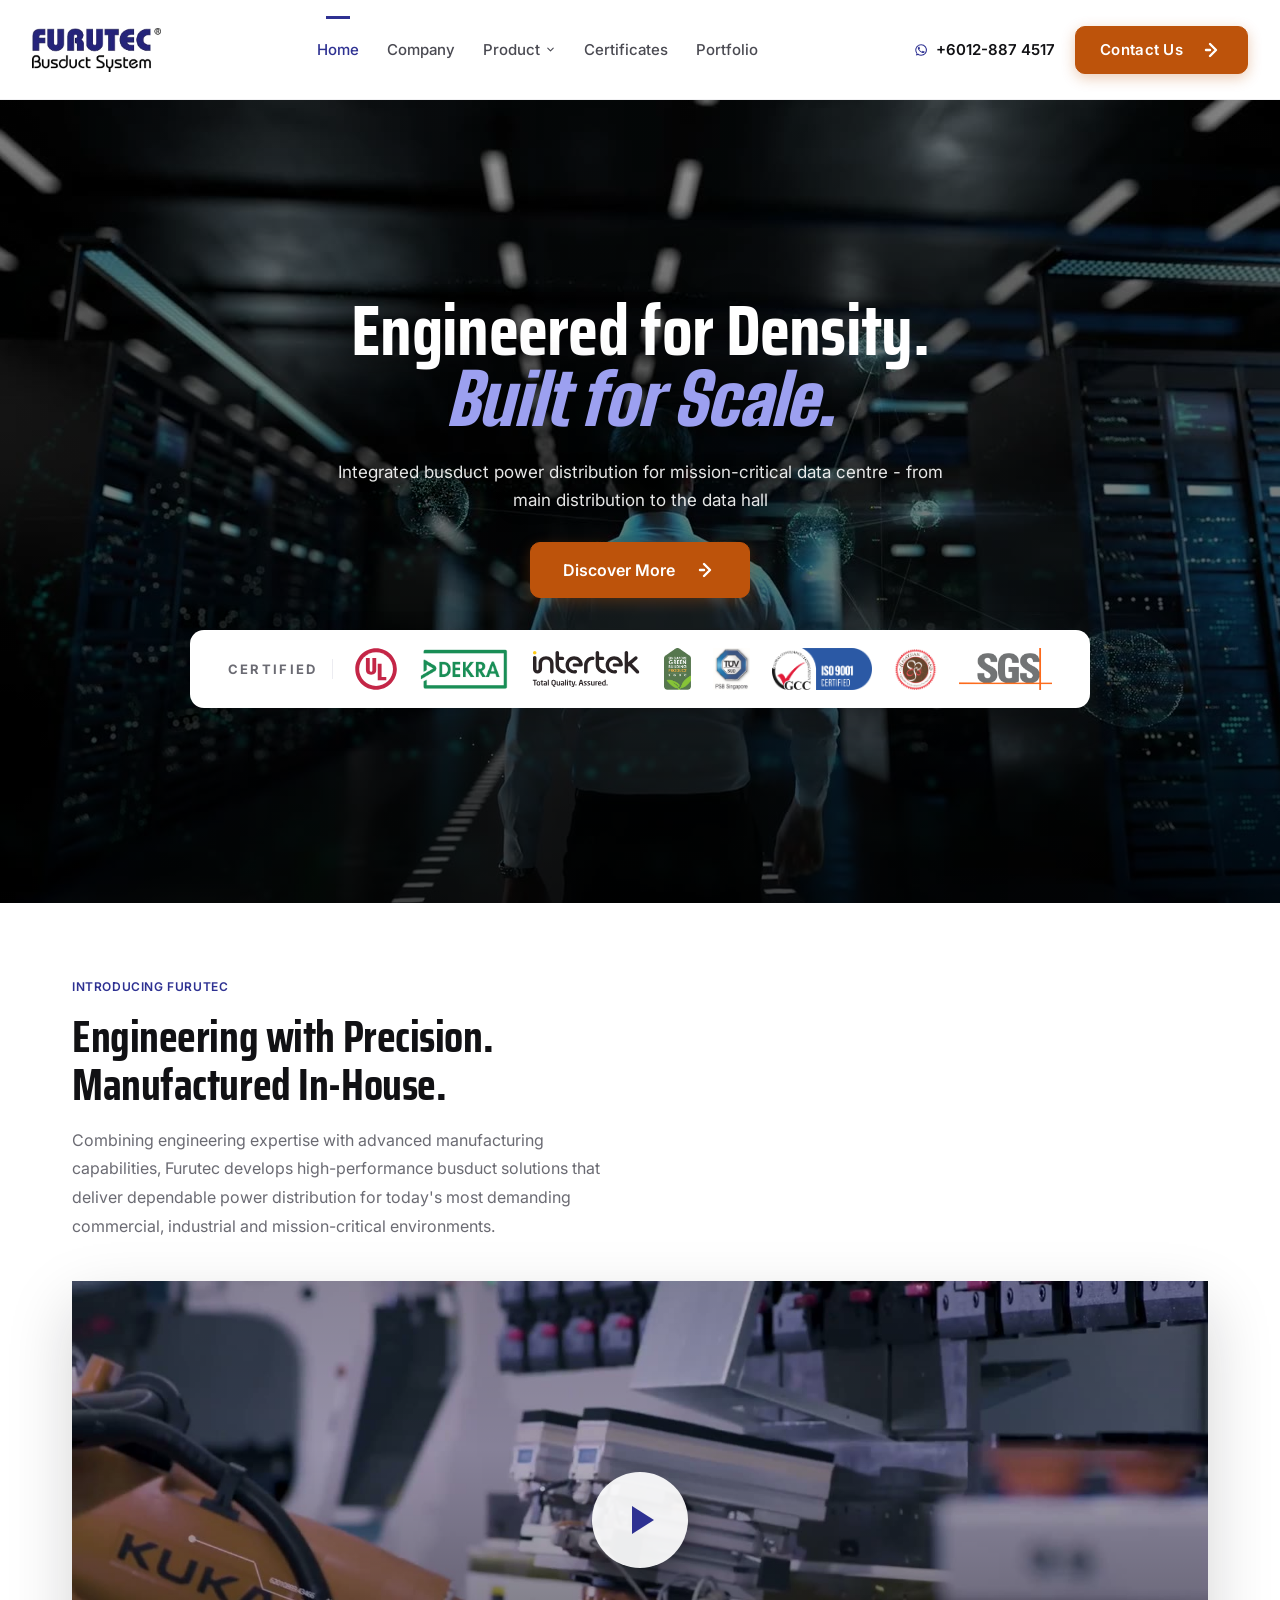
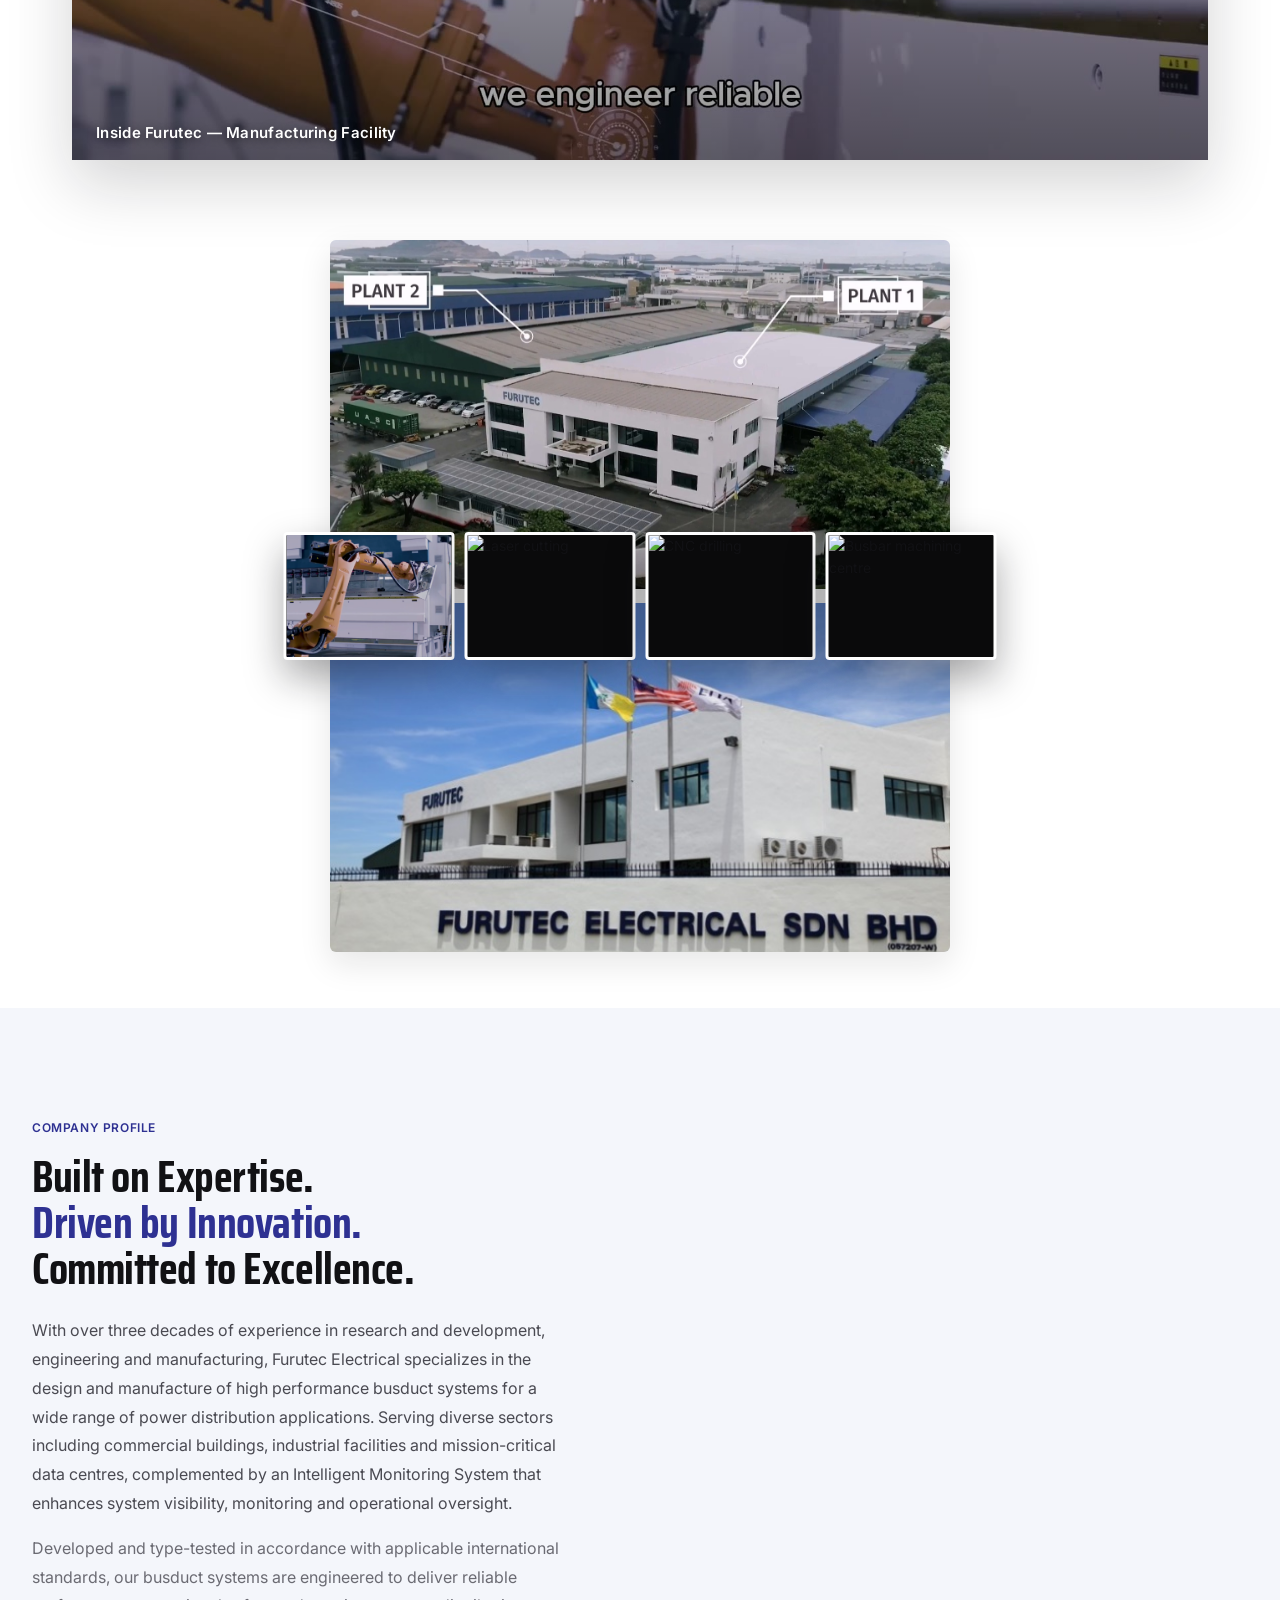
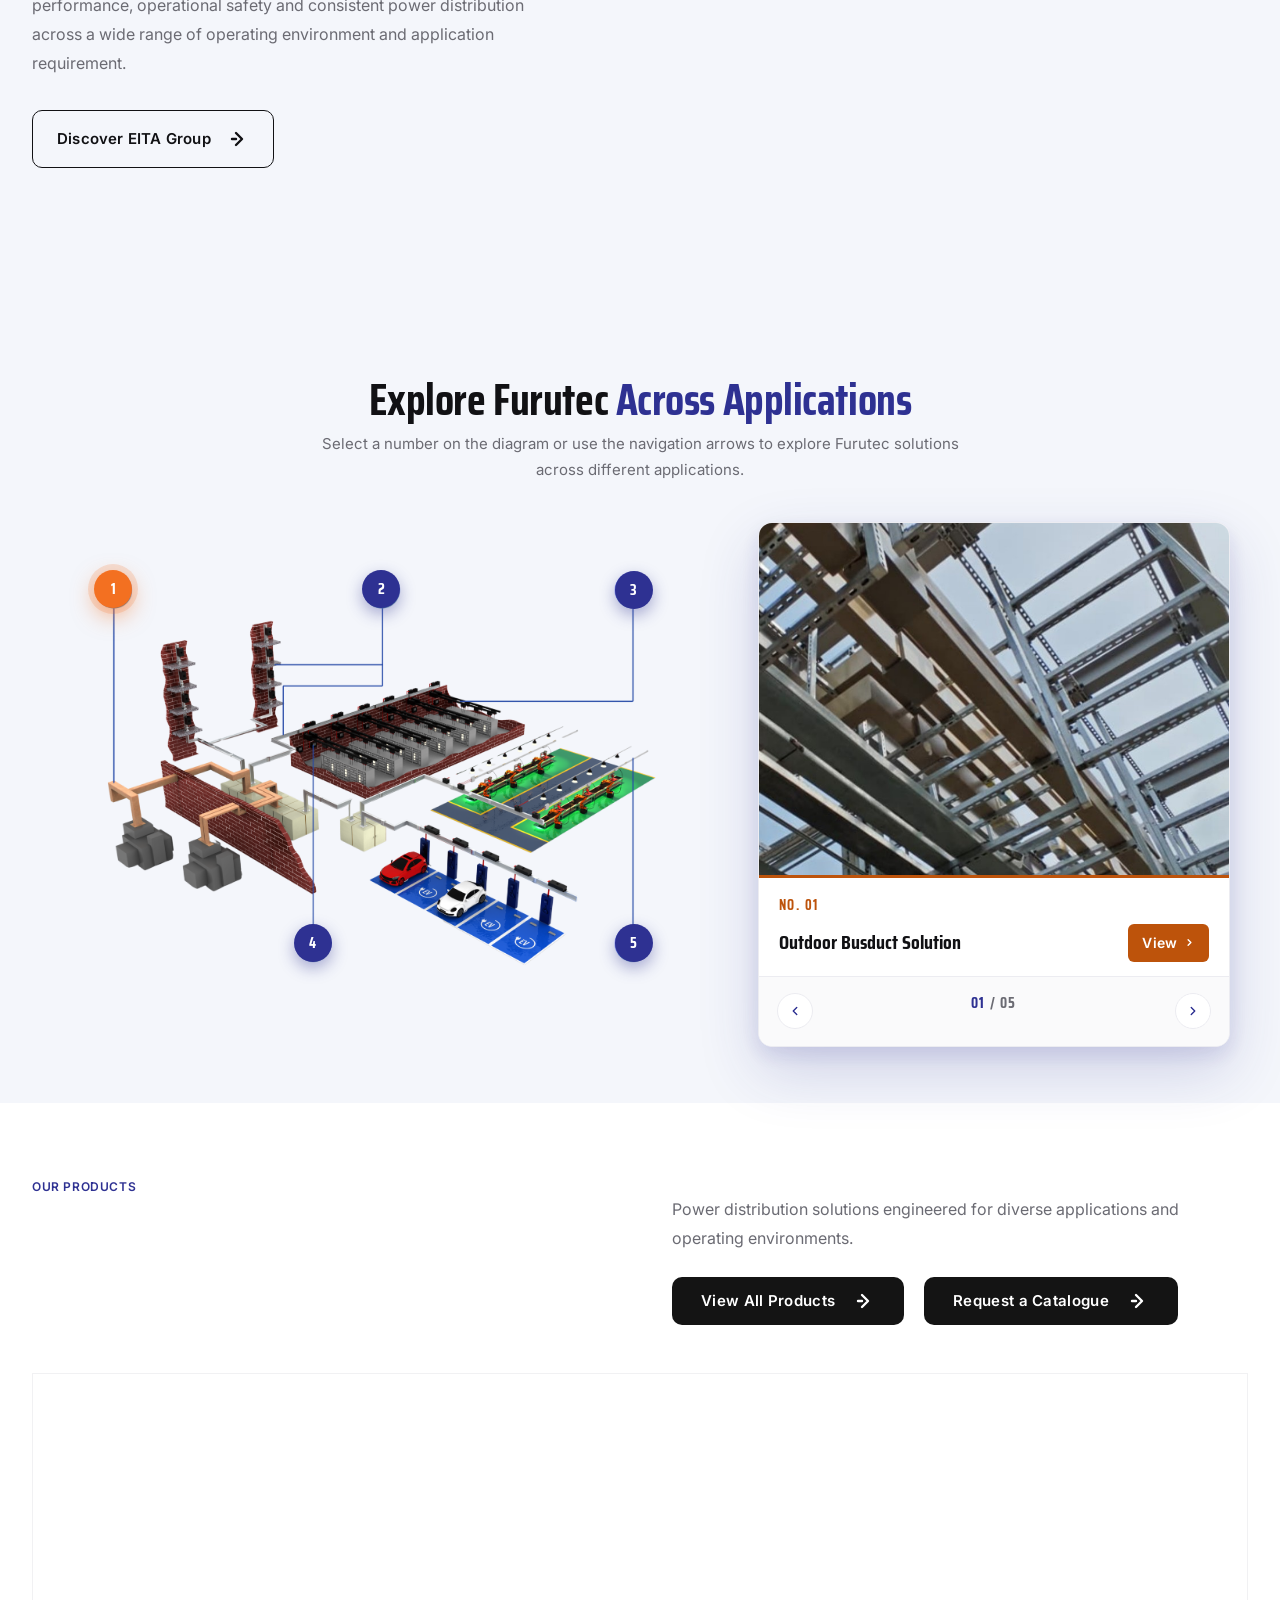
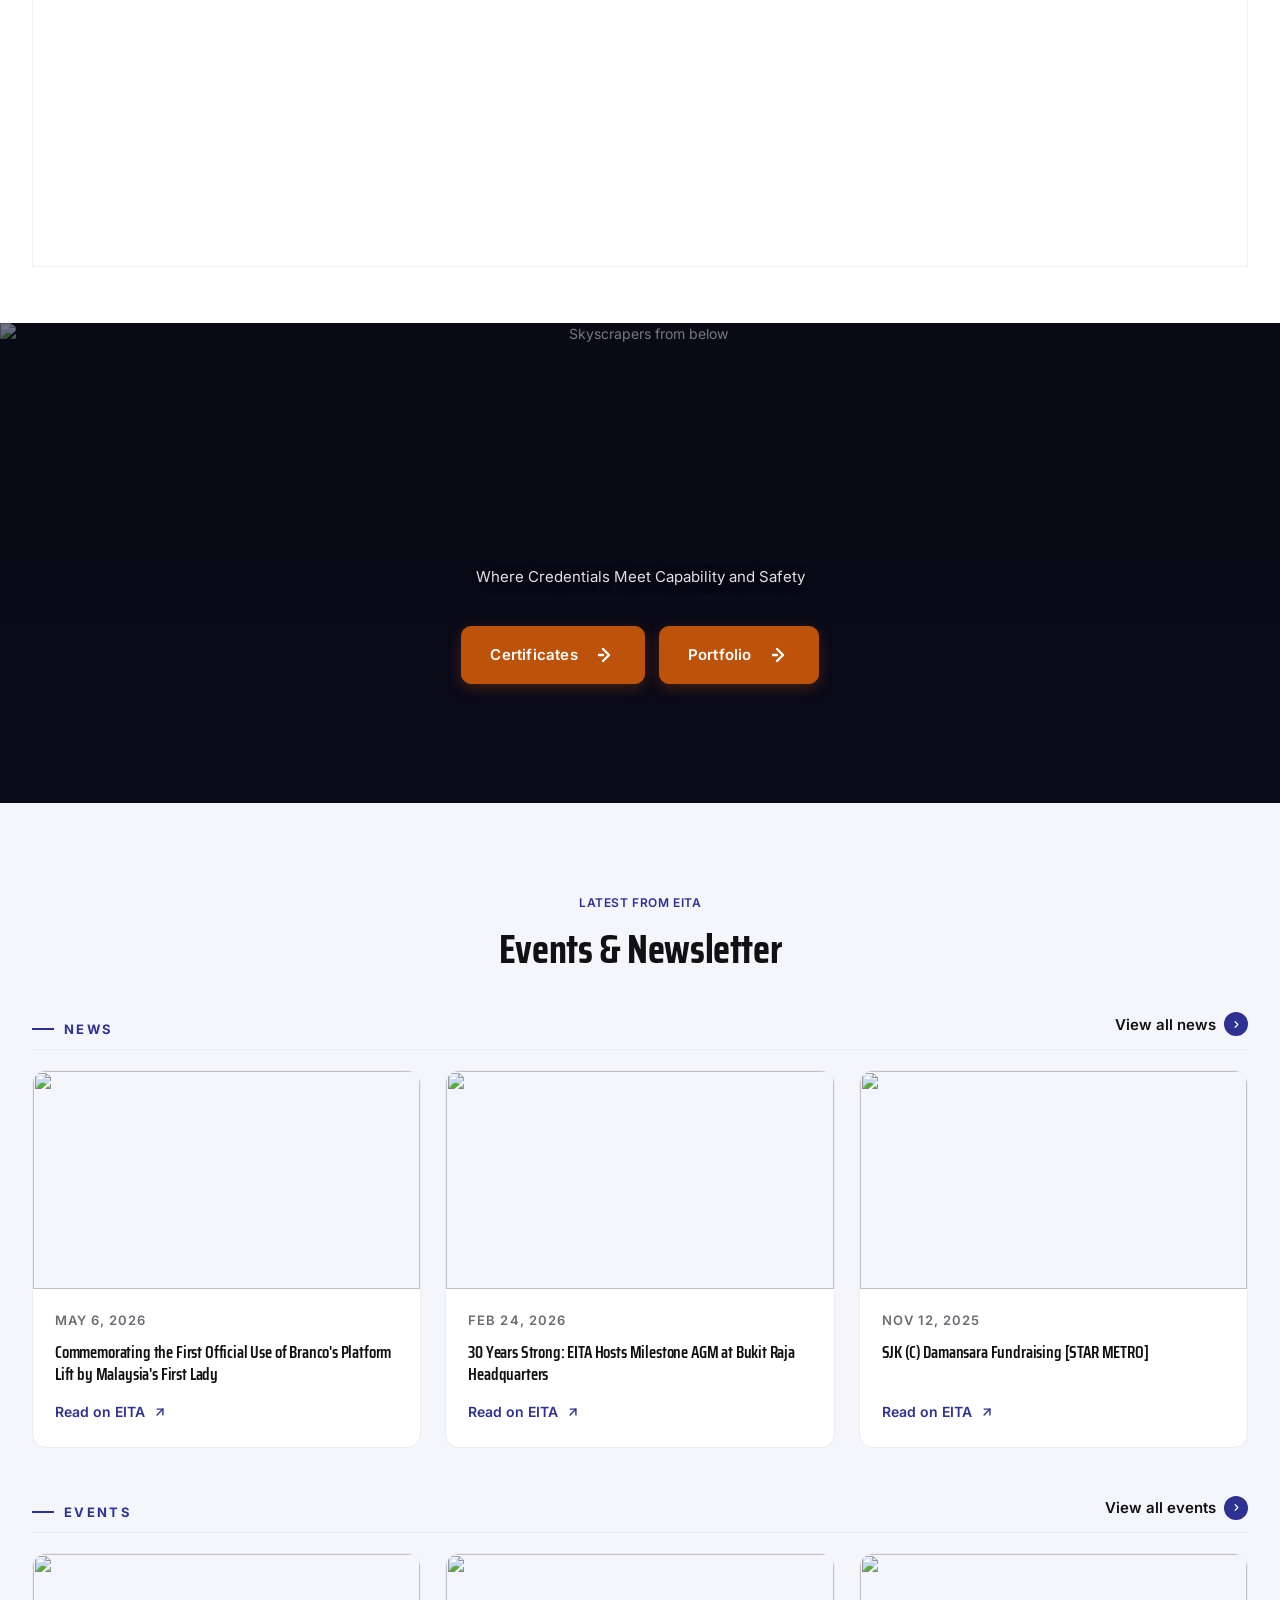
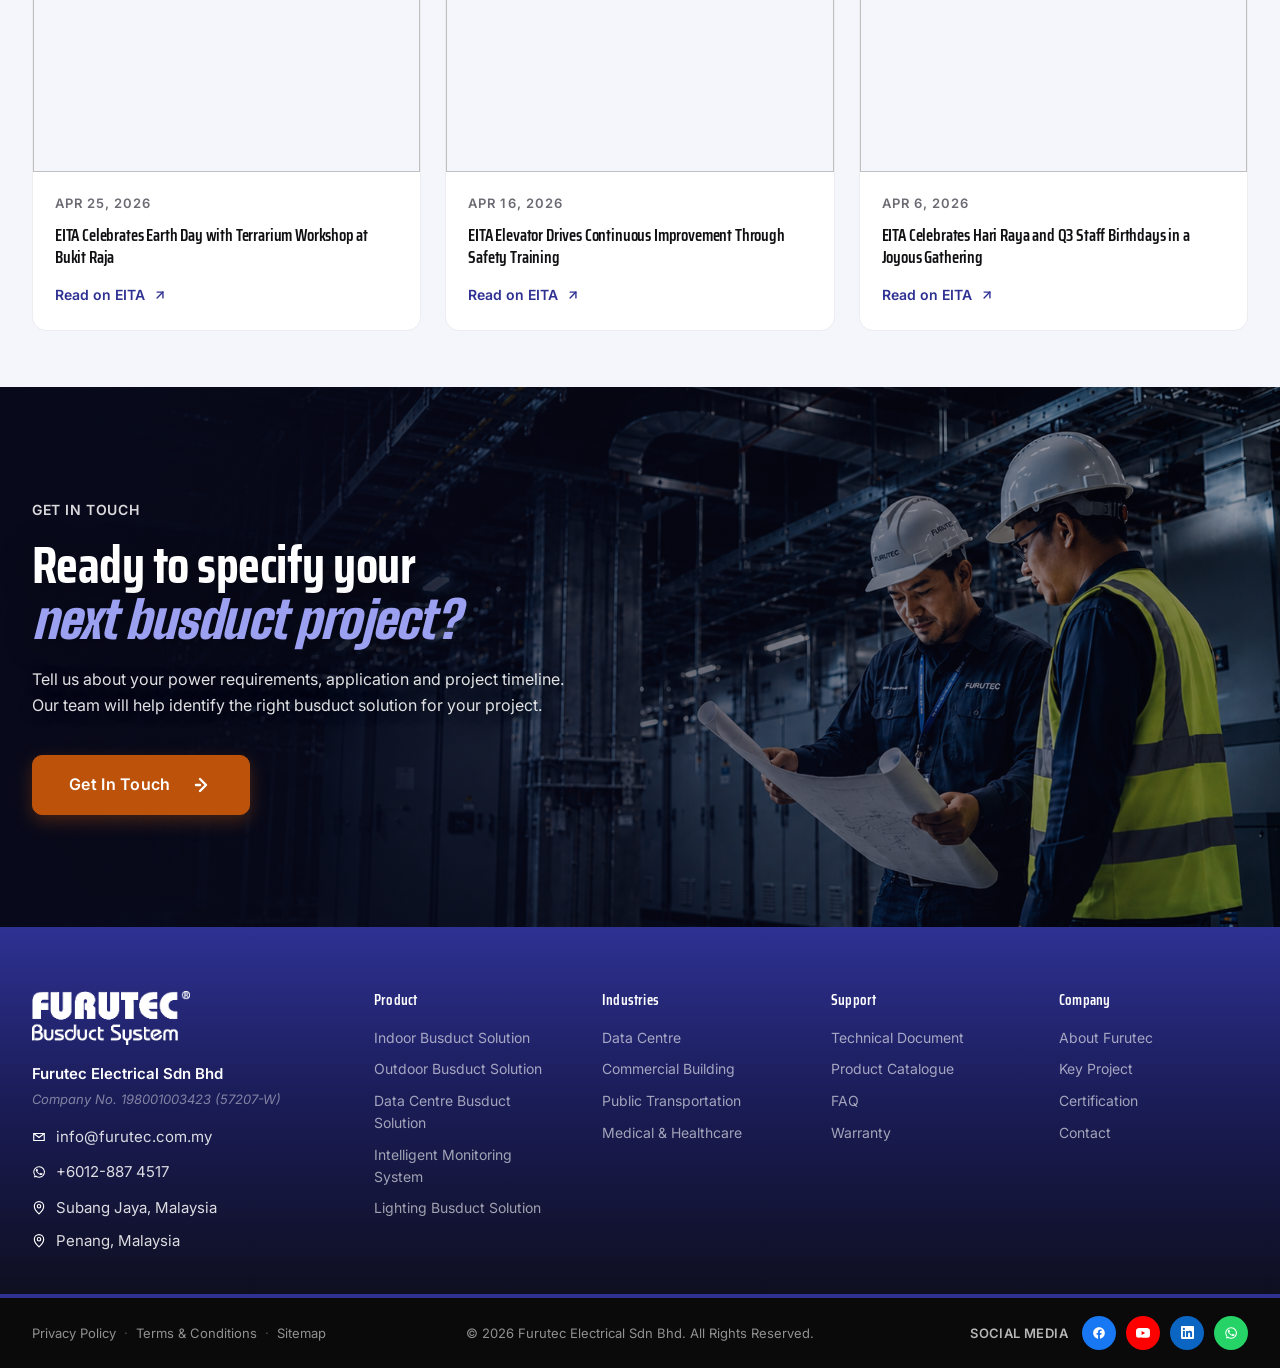
==== commit 061ce12b: "Homepage: Company Profile on tablets uses the phone layout Up to 1024px wide (every iPad in portrait" ====
--- a/index.html
+++ b/index.html
@@ -710,8 +710,10 @@
     }
   }
 
-  /* --- HOMEPAGE: Company Profile ("Build on expertise") section — mobile layout --- */
-  @media (max-width: 720px) {
+  /* --- HOMEPAGE: Company Profile ("Build on expertise") section — phones AND
+     tablets (up to 1024px, i.e. every iPad in portrait): one column, globe
+     above the text, same as the phone layout --- */
+  @media (max-width: 1024px) {
     /* Hide the background logo video and its veil (also saves bandwidth on mobile) */
     #engineered-section .es-bg-video,
     #engineered-section .es-bg-veil { display: none !important; }
@@ -742,6 +744,10 @@
     }
     #world-map-dots { width: 100% !important; margin: 0 auto !important; }
     #world-map-dots svg { width: 100% !important; height: auto !important; }
+  }
+  /* Tablets: same stacked layout as phones, globe a little larger */
+  @media (min-width: 721px) and (max-width: 1024px) {
+    #engineered-section .es-content > div:nth-child(2) > div { max-width: 440px !important; }
   }
 </style>
 
@@ -826,6 +832,15 @@
   @media (min-width: 700px) and (max-width: 900px) {
     /* Events & Newsletter: three cards in one row instead of 2 + 1 orphan */
     .en-grid { grid-template-columns:repeat(3, 1fr) !important; gap:16px !important; }
+  }
+  /* Tablets and phones (up to 1024px, i.e. every iPad in portrait): no
+     logo video before the Company Profile — the 16:9 clip does not suit
+     portrait screens.  The text and globe simply show straight away.
+     (Phones up to 720px were already handled further up.) */
+  @media (max-width: 1024px) {
+    #engineered-section .es-bg-video,
+    #engineered-section .es-bg-veil { display:none !important; }
+    #engineered-section .es-content { opacity:1 !important; transform:none !important; transition:none !important; }
   }
   /* Globe hint: centred under the globe at every size (it used to sit in
      the bottom-right corner of the drawing, which reaches the screen edge). */
@@ -2290,6 +2305,13 @@
       section.classList.add('is-revealed');
     }
 
+    // Tablets and phones: the clip is hidden by CSS, so do not play or
+    // download it — show the content at once.
+    if (window.matchMedia && window.matchMedia('(max-width: 1024px)').matches) {
+      reveal();
+      if (video) { try { video.preload = 'none'; video.removeAttribute('src'); video.load(); } catch (e) {} }
+      return;
+    }
     function playOnce() {
       if (triggered || !video) return;
       triggered = true;
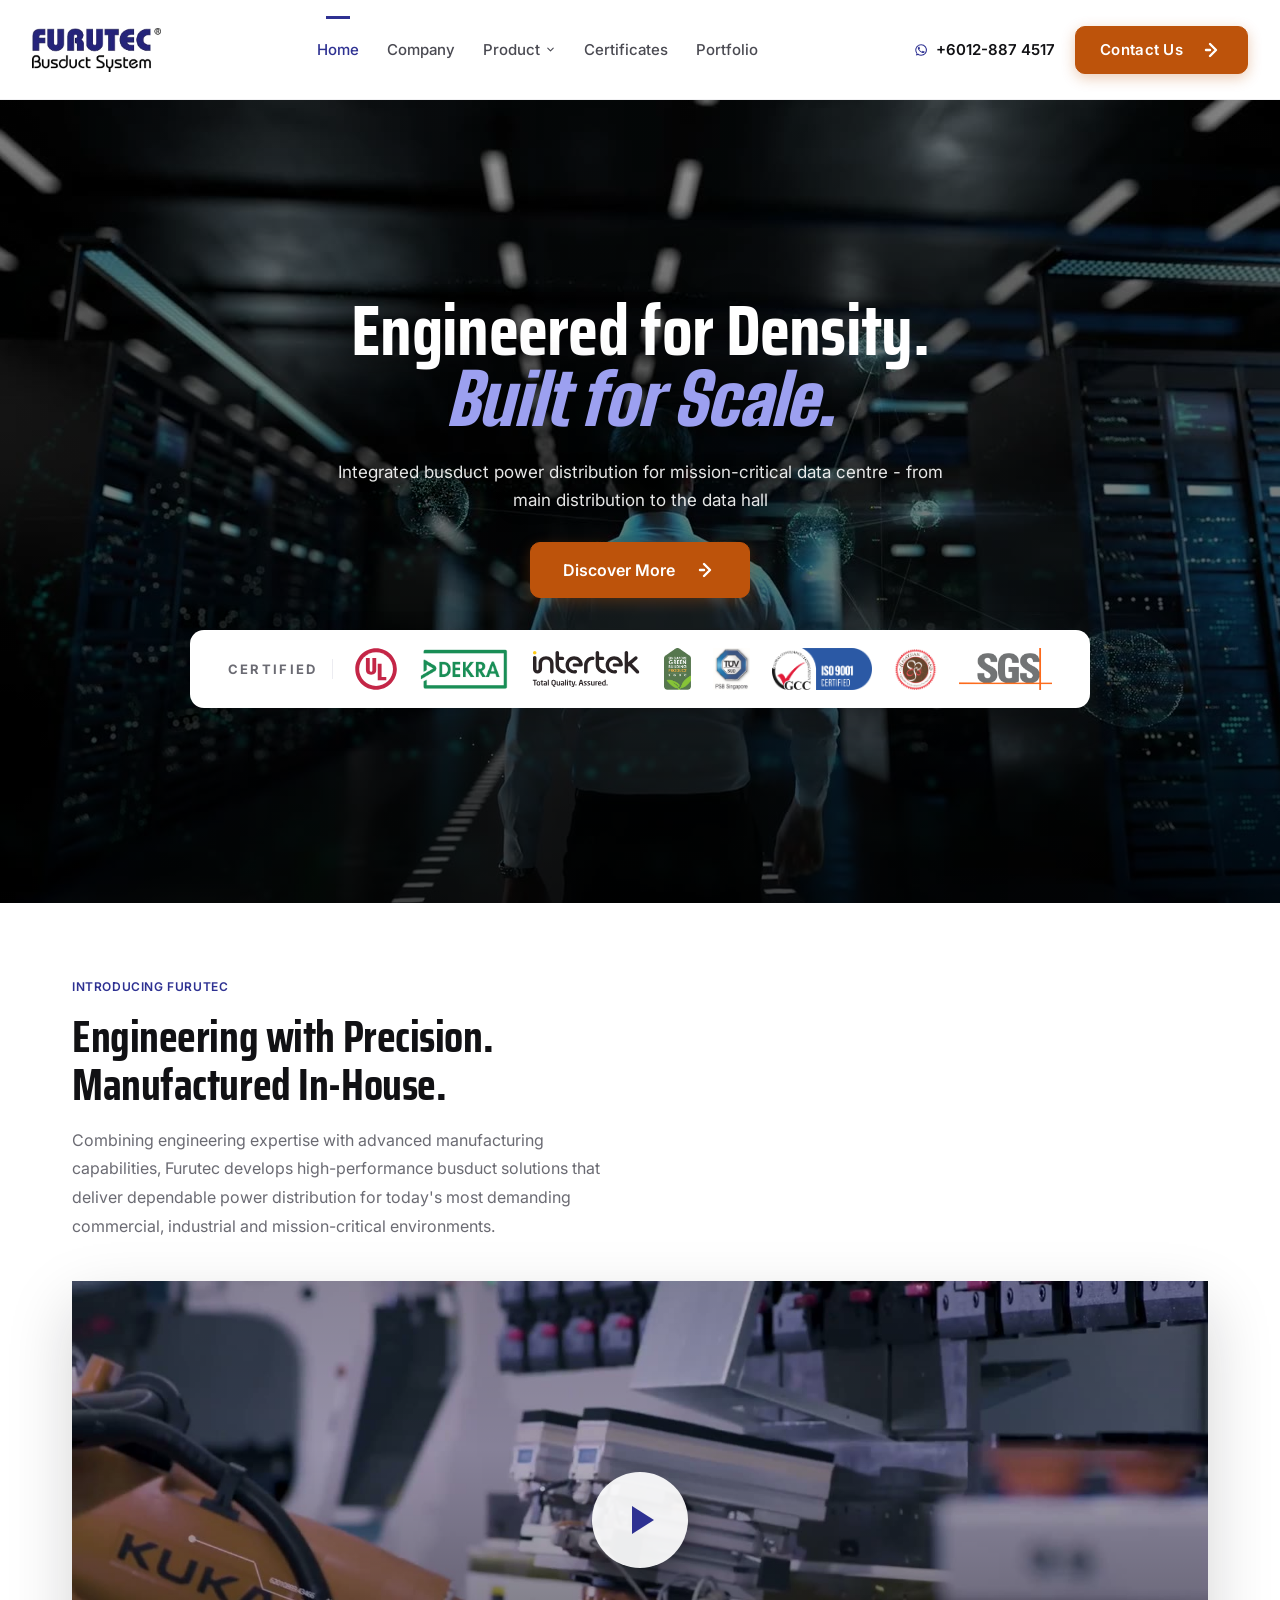
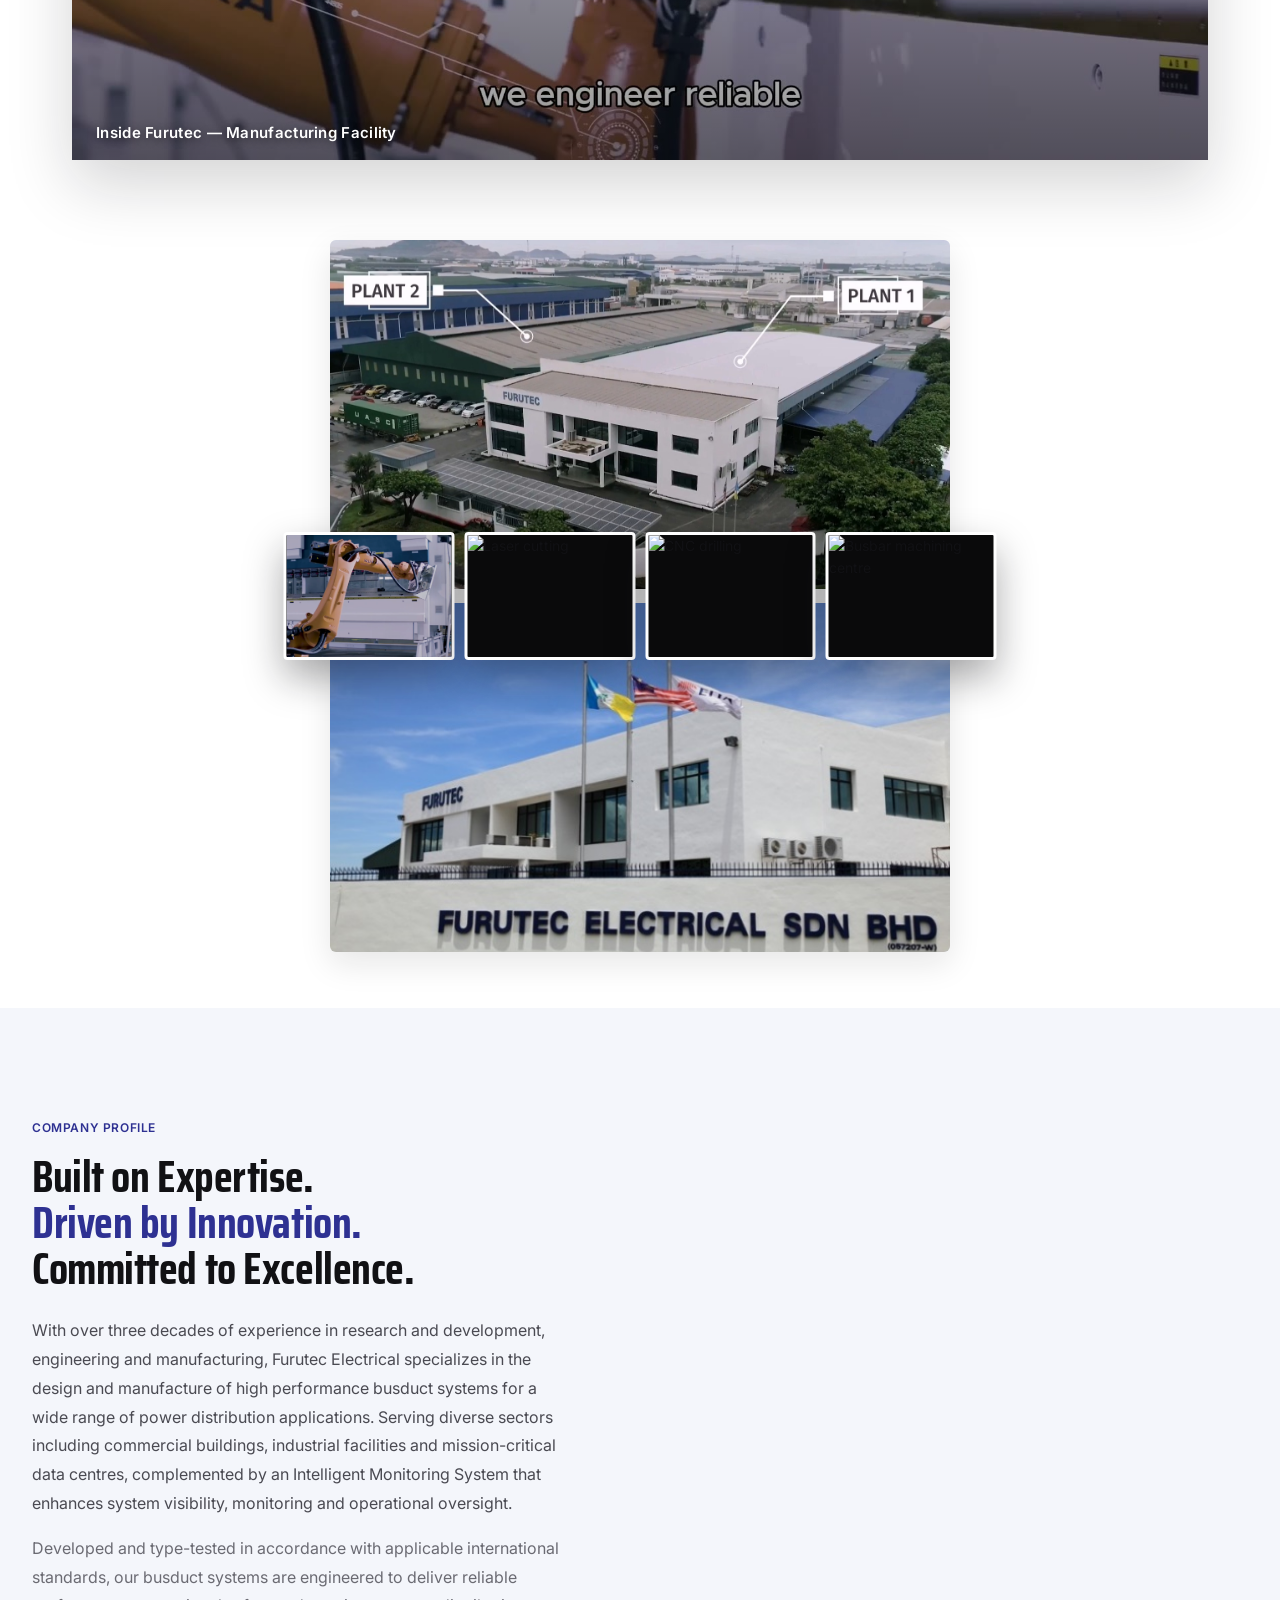
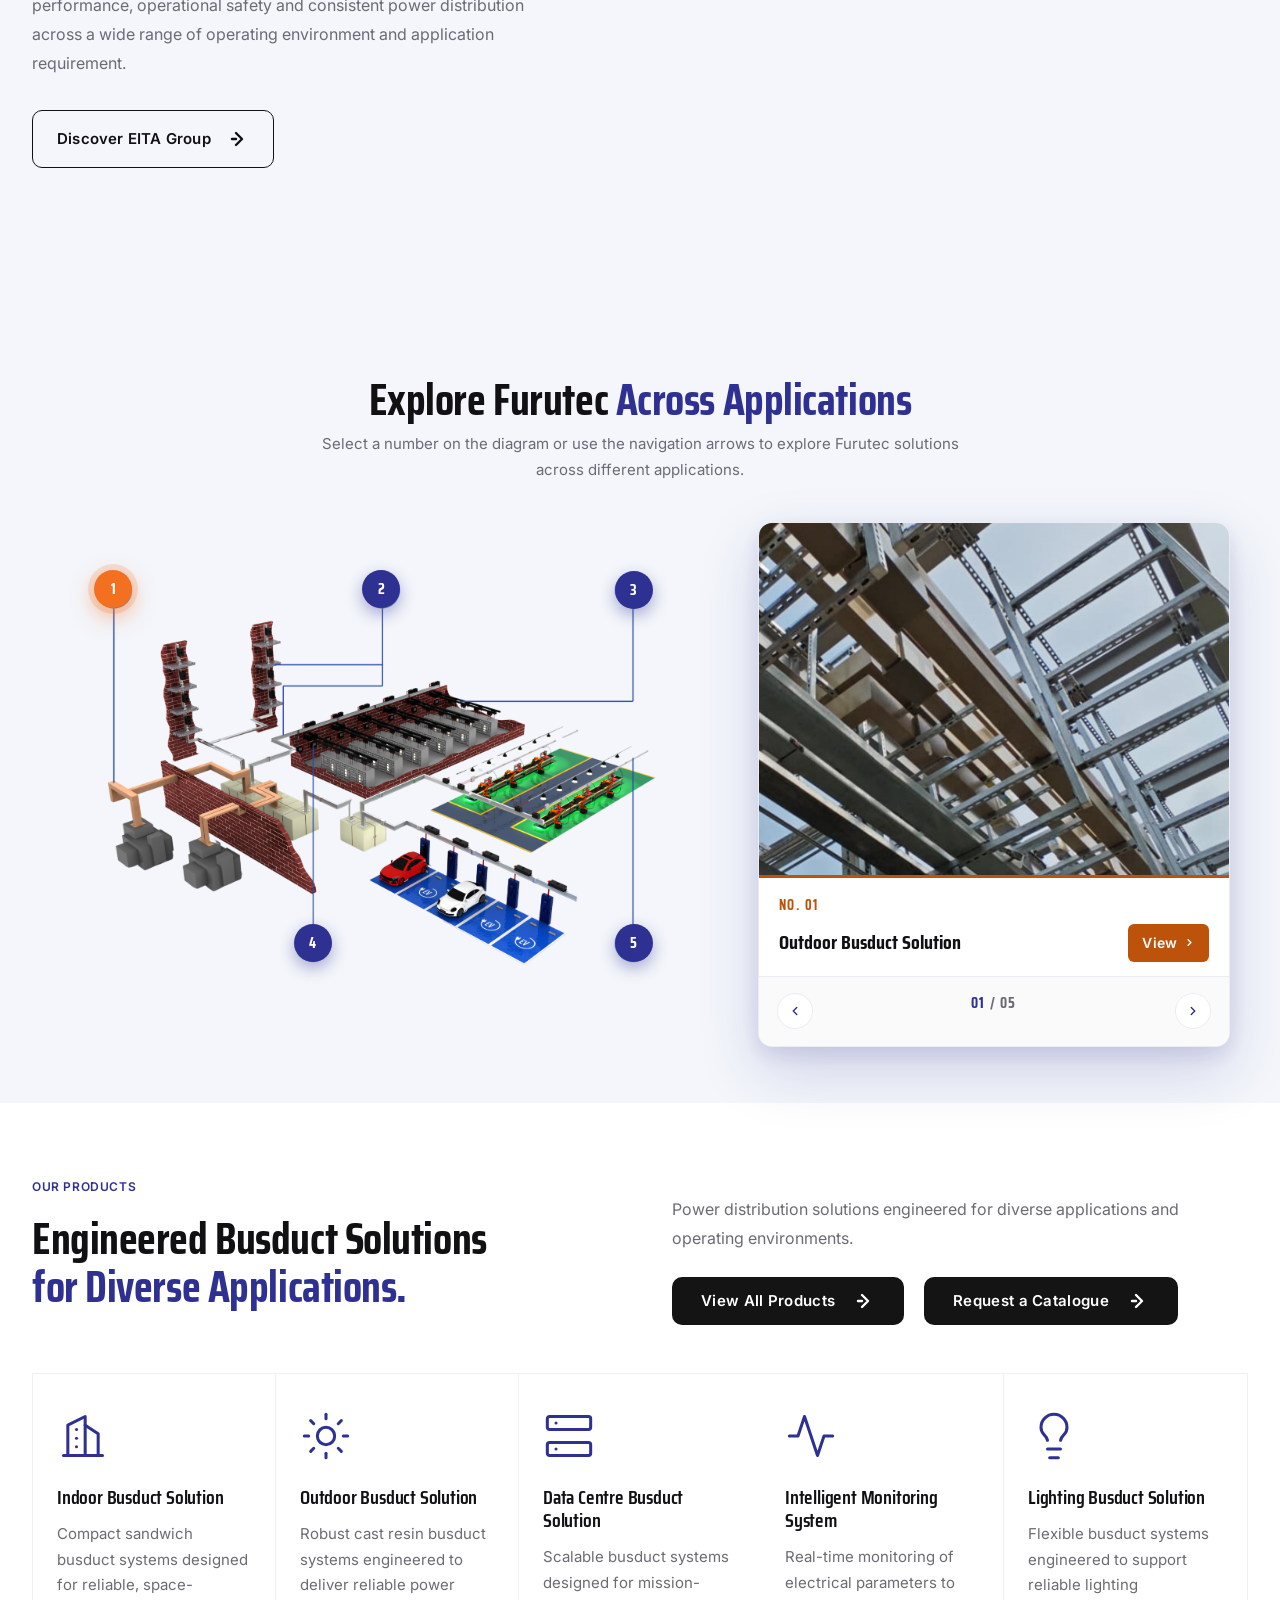
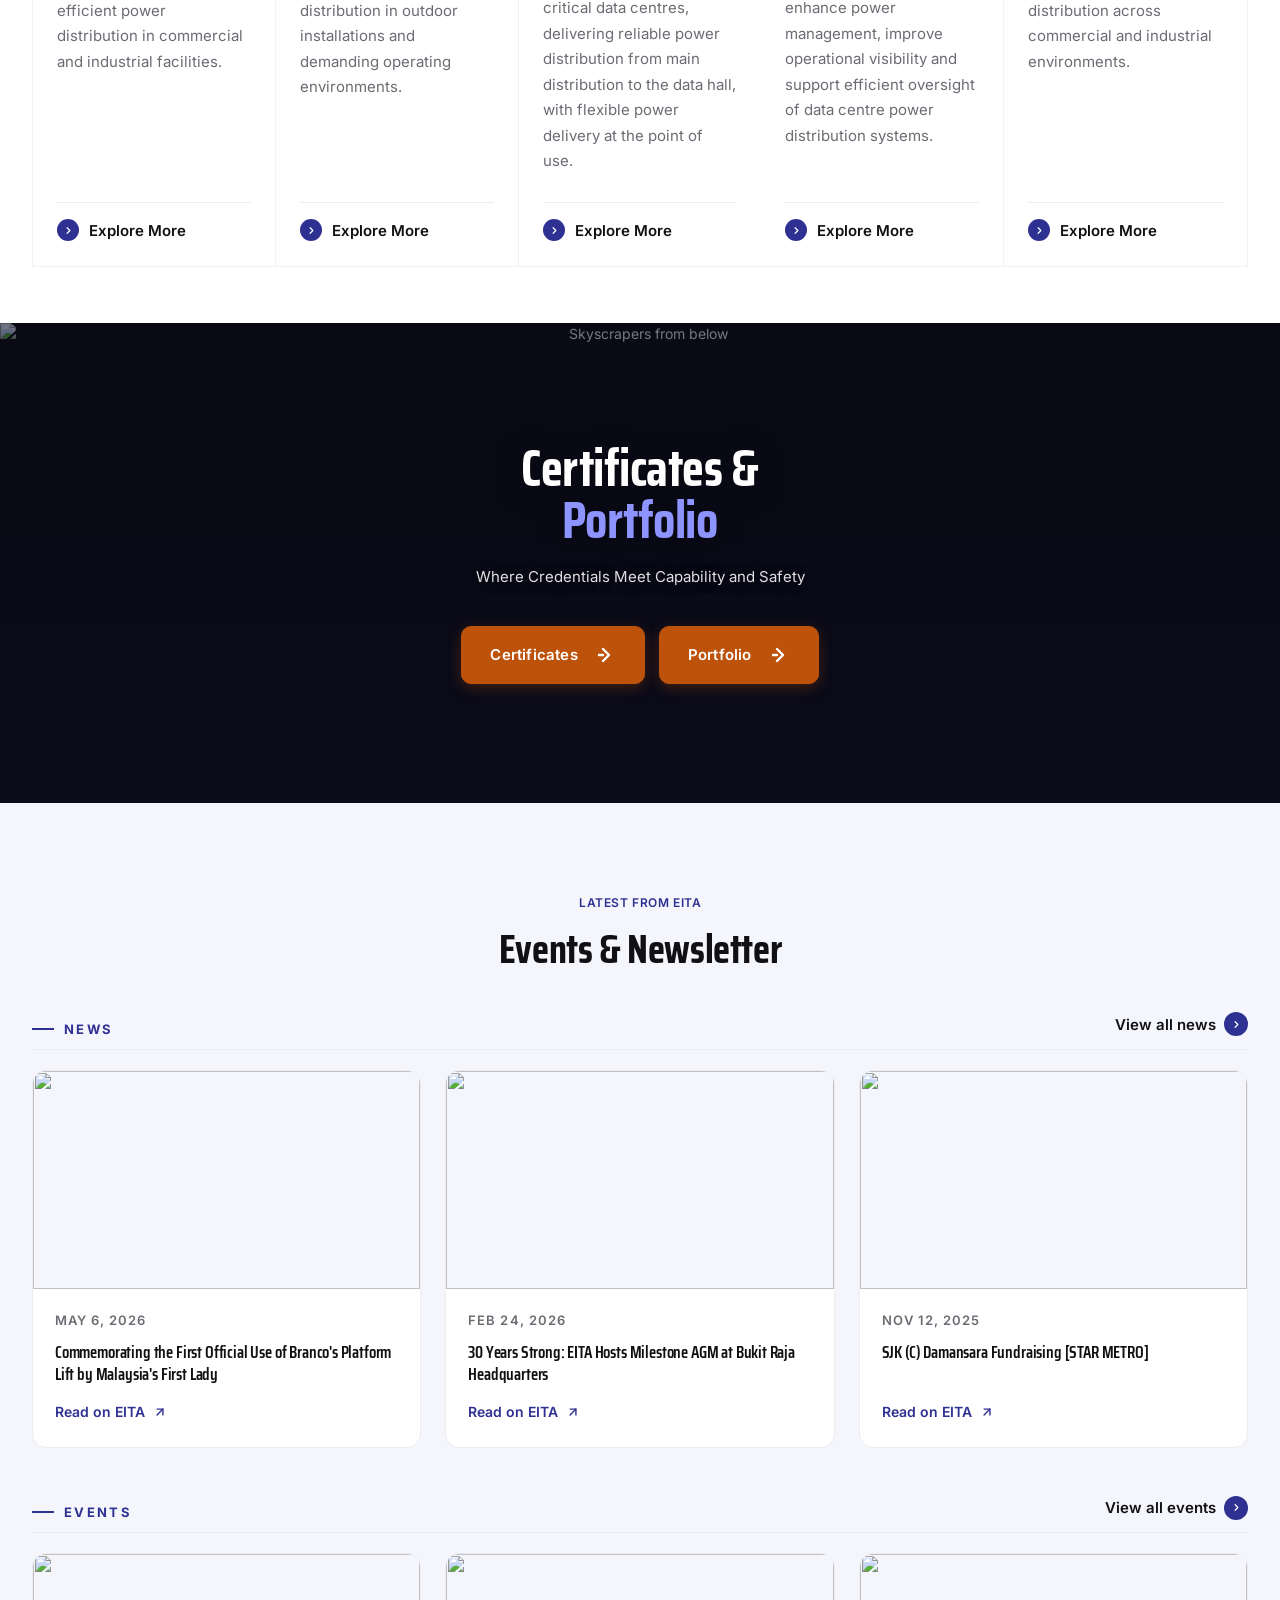
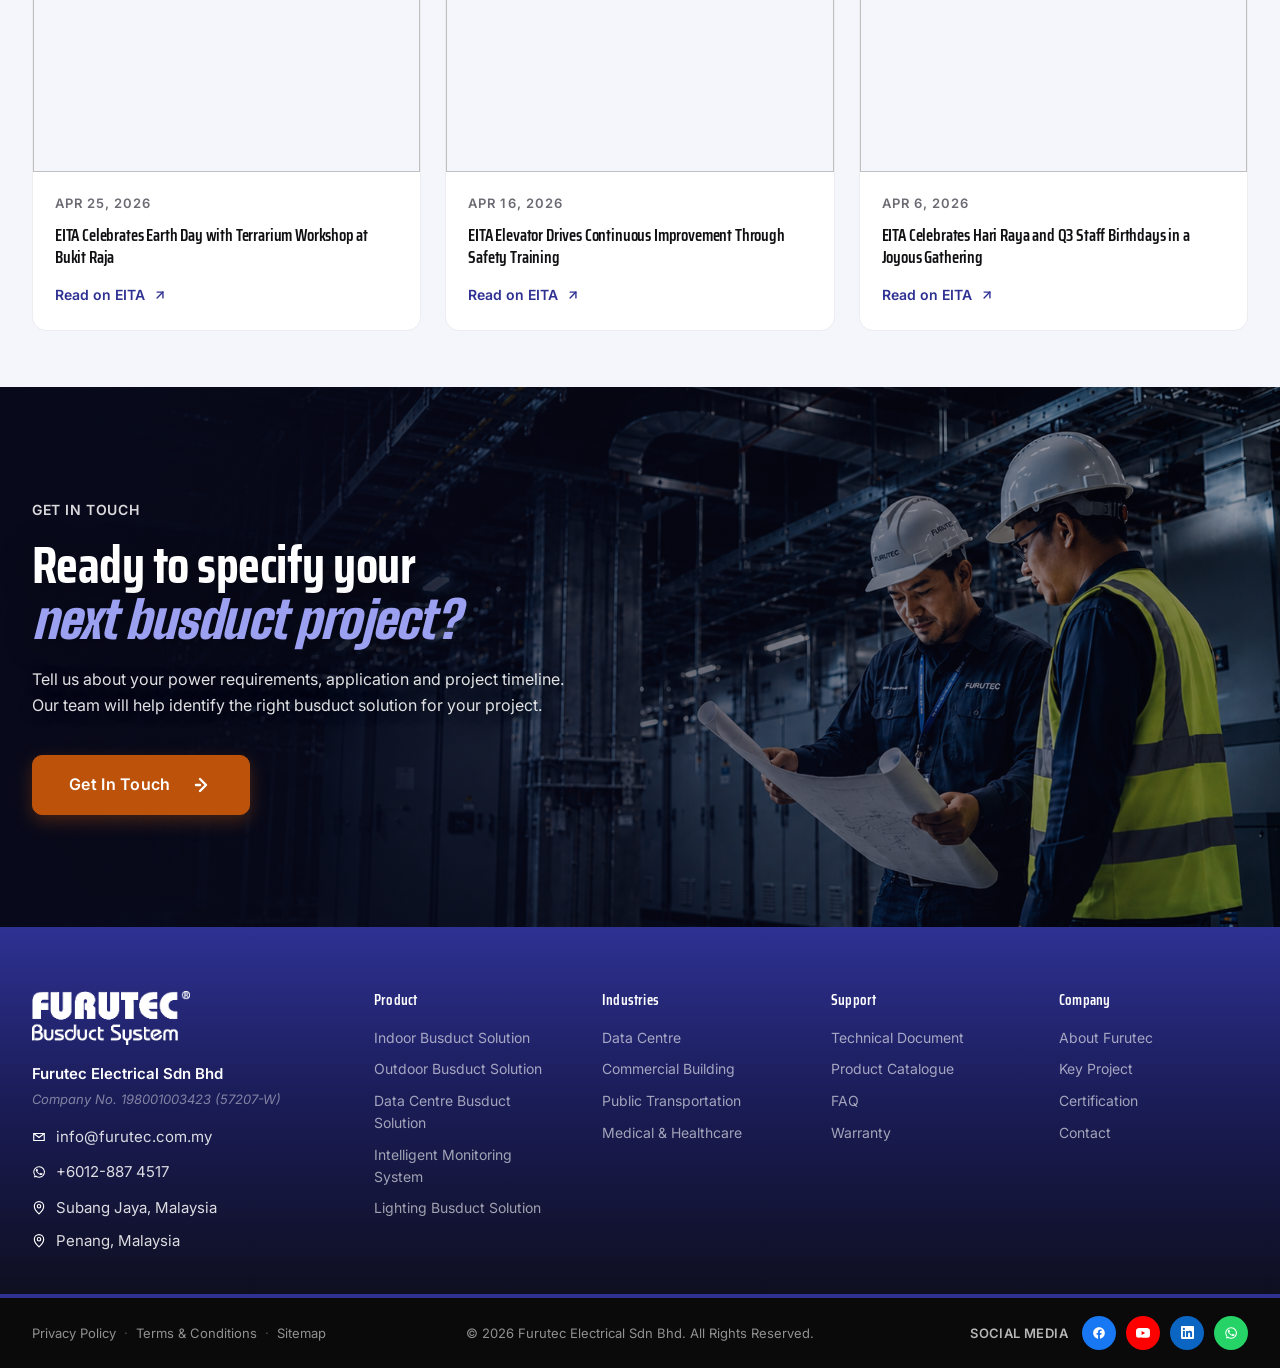
==== commit 7046c901: "Revert "Homepage: Company Profile on tablets uses the phone layout" This reverts commit 061ce12be467" ====
--- a/index.html
+++ b/index.html
@@ -710,10 +710,8 @@
     }
   }
 
-  /* --- HOMEPAGE: Company Profile ("Build on expertise") section — phones AND
-     tablets (up to 1024px, i.e. every iPad in portrait): one column, globe
-     above the text, same as the phone layout --- */
-  @media (max-width: 1024px) {
+  /* --- HOMEPAGE: Company Profile ("Build on expertise") section — mobile layout --- */
+  @media (max-width: 720px) {
     /* Hide the background logo video and its veil (also saves bandwidth on mobile) */
     #engineered-section .es-bg-video,
     #engineered-section .es-bg-veil { display: none !important; }
@@ -744,10 +742,6 @@
     }
     #world-map-dots { width: 100% !important; margin: 0 auto !important; }
     #world-map-dots svg { width: 100% !important; height: auto !important; }
-  }
-  /* Tablets: same stacked layout as phones, globe a little larger */
-  @media (min-width: 721px) and (max-width: 1024px) {
-    #engineered-section .es-content > div:nth-child(2) > div { max-width: 440px !important; }
   }
 </style>
 
